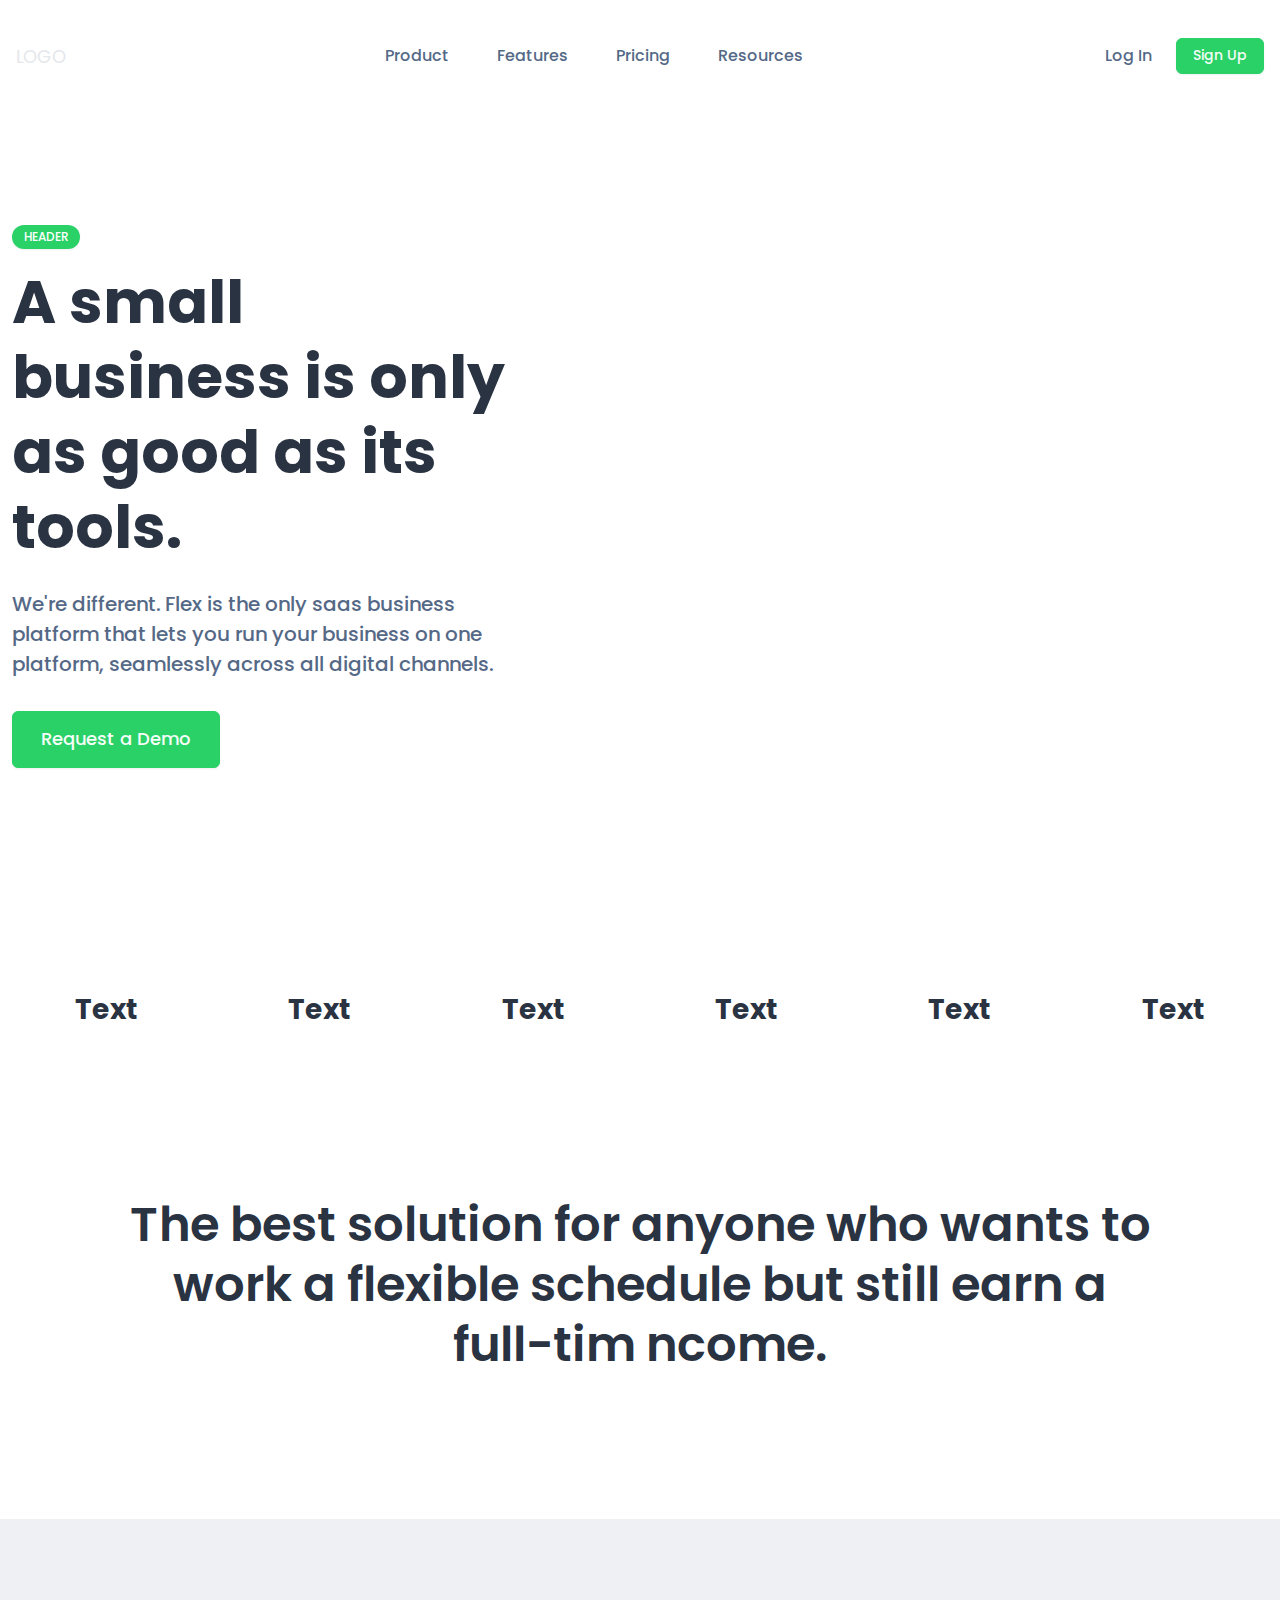
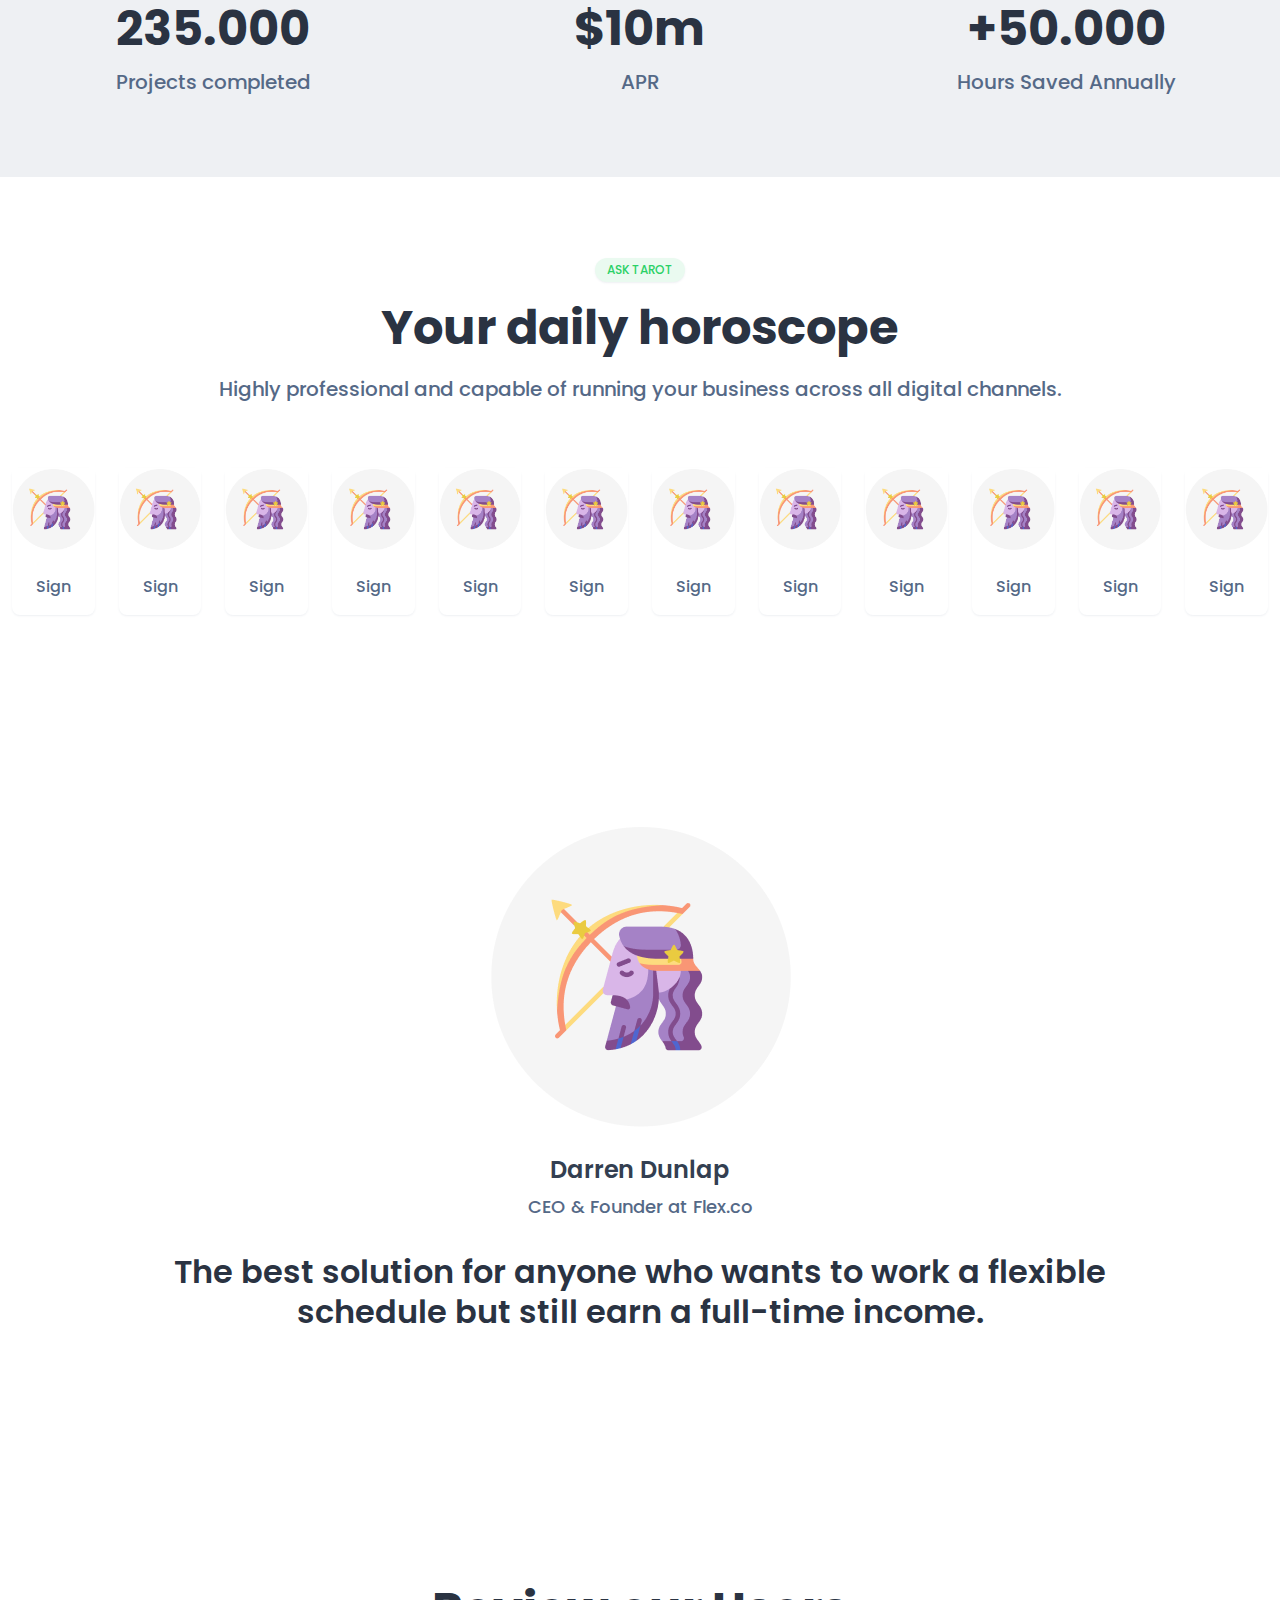
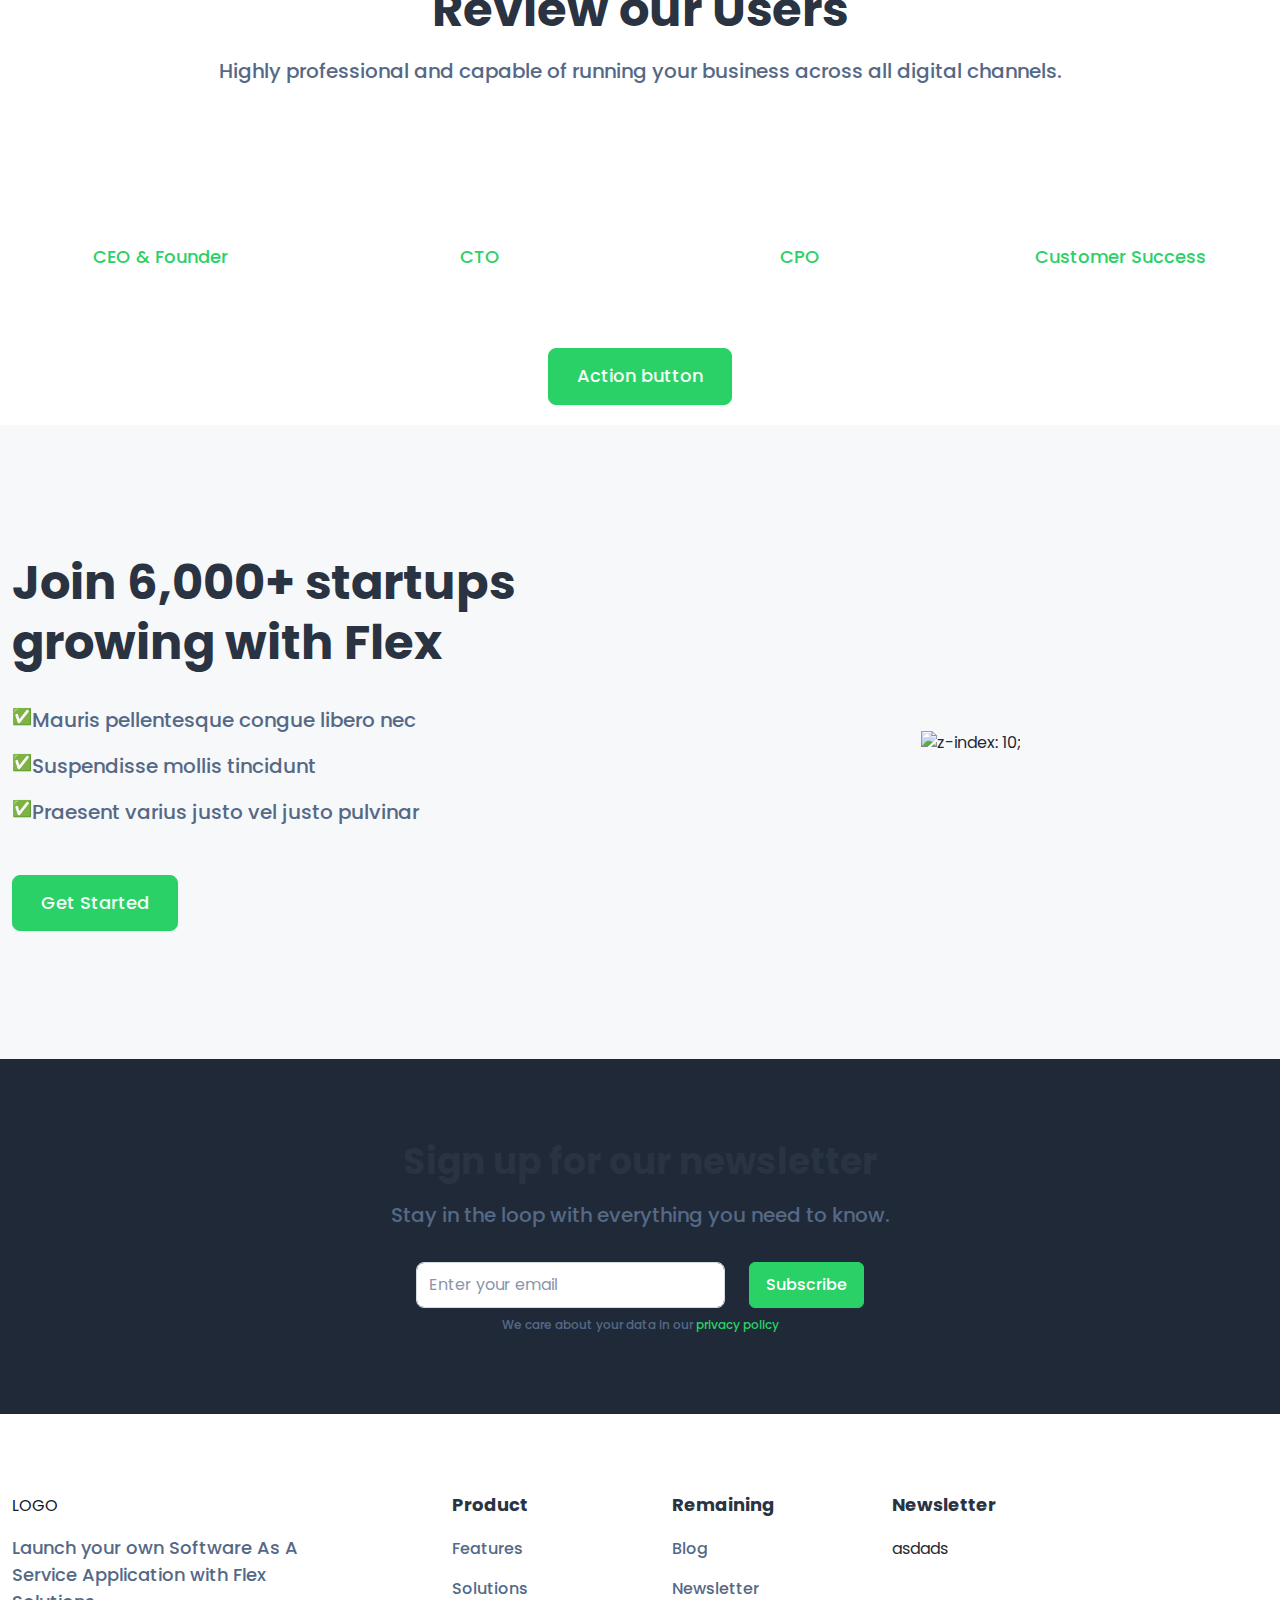
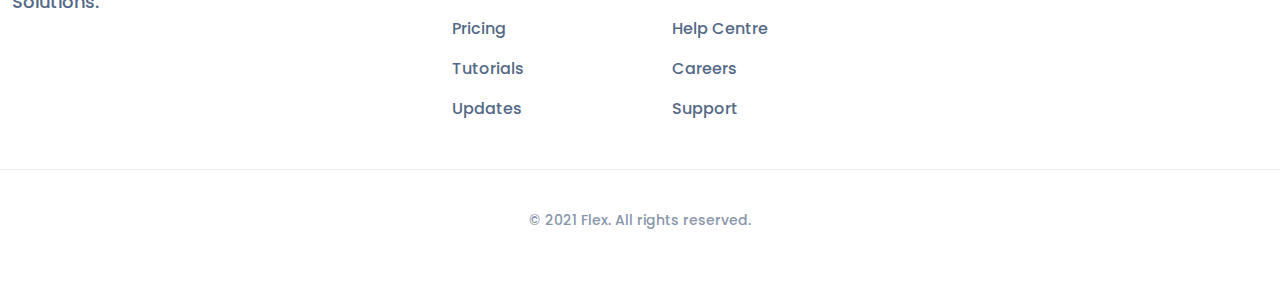
==== index.html @ b50b2d61 "Cleared unnecessary pictures" ====
<!DOCTYPE html>
<html lang="en">
<head>
  <title>Page title</title>
  <meta charset="utf-8">
  <meta name="viewport" content="width=device-width, initial-scale=1, shrink-to-fit=no">
  <link rel="stylesheet" href="https://fonts.googleapis.com/css2?family=Poppins:wght@400;500;600;700&display=swap">
  <link rel="stylesheet" href="css/bootstrap/bootstrap.min.css">
  <link rel="icon" type="image/png" sizes="32x32" href="">
</head>
<body>
  <div class="text-center">
    <section id="hero" class="position-relative bg-white overflow-hidden">
      <div class="position-relative">
        <nav class="navbar navbar-dark navbar-expand-lg py-5">
          <div class="container p-0">
            <a class="navbar-brand" href="#">LOGO</a>
            <div class="collapse navbar-collapse justify-content-center">
              <ul class="navbar-nav">
                <li class="nav-item p-6"><a class="nav-link link-secondary p-0" href="#">Product</a></li>
                <li class="nav-item p-6"><a class="nav-link link-secondary p-0" href="#">Features</a></li>
                <li class="nav-item p-6"><a class="nav-link link-secondary p-0" href="#">Pricing</a></li>
                <li class="nav-item p-6"><a class="nav-link link-secondary p-0" href="#">Resources</a></li>
              </ul>
            </div>
            <div class="d-none d-lg-block">
              <div class="row align-items-center g-6">
                <div class="col-auto"><a class="fs-11 link-secondary fw-medium" href="#">Log In</a></div>
                <div class="col-auto"><a class="btn btn-sm btn-success text-success-light shadow" href="#">Sign Up</a></div>
              </div>
            </div>
            <div class="d-lg-none">
              <a class="btn navbar-burger p-0" href="#">
                <svg width="35" height="35" viewbox="0 0 32 32" fill="none" xmlns="http://www.w3.org/2000/svg">
                  <rect class="text-light-light" width="32" height="32" rx="6" fill="currentColor"></rect>
                  <path class="text-secondary" d="M7 12H25C25.2652 12 25.5196 11.8946 25.7071 11.7071C25.8946 11.5196 26 11.2652 26 11C26 10.7348 25.8946 10.4804 25.7071 10.2929C25.5196 10.1054 25.2652 10 25 10H7C6.73478 10 6.48043 10.1054 6.29289 10.2929C6.10536 10.4804 6 10.7348 6 11C6 11.2652 6.10536 11.5196 6.29289 11.7071C6.48043 11.8946 6.73478 12 7 12ZM25 15H7C6.73478 15 6.48043 15.1054 6.29289 15.2929C6.10536 15.4804 6 15.7348 6 16C6 16.2652 6.10536 16.5196 6.29289 16.7071C6.48043 16.8946 6.73478 17 7 17H25C25.2652 17 25.5196 16.8946 25.7071 16.7071C25.8946 16.5196 26 16.2652 26 16C26 15.7348 25.8946 15.4804 25.7071 15.2929C25.5196 15.1054 25.2652 15 25 15ZM25 20H7C6.73478 20 6.48043 20.1054 6.29289 20.2929C6.10536 20.4804 6 20.7348 6 21C6 21.2652 6.10536 21.5196 6.29289 21.7071C6.48043 21.8946 6.73478 22 7 22H25C25.2652 22 25.5196 21.8946 25.7071 21.7071C25.8946 21.5196 26 21.2652 26 21C26 20.7348 25.8946 20.4804 25.7071 20.2929C25.5196 20.1054 25.2652 20 25 20Z" fill="currentColor"></path>
                </svg>
              </a>
            </div>
          </div>
        </nav>
        <div class="d-none navbar-menu position-fixed top-0 start-0 bottom-0 w-75 mw-xs">
          <div class="navbar-backdrop position-fixed top-0 start-0 end-0 bottom-0 bg-dark"></div>
          <nav class="position-relative h-100 w-100 d-flex flex-column justify-content-between p-6 bg-white overflow-auto">
            <div class="d-flex align-items-center">
              <a class="me-auto h4 mb-0 text-decoration-none" href="#">LOGO</a>
              <a class="navbar-close text-secondary" href="#">
                <svg width="24" height="24" viewbox="0 0 24 24" fill="none" xmlns="http://www.w3.org/2000/svg">
                  <path d="M6 18L18 6M6 6L18 18" stroke="currentColor" stroke-width="2" stroke-linecap="round" stroke-linejoin="round"></path>
                </svg>
              </a>
            </div>
            <div class="py-16">
              <ul class="nav nav-pills flex-column">
                <li class="nav-item"><a class="nav-link link-secondary-dark bg-light-light" href="#">Product</a></li>
                <li class="nav-item"><a class="nav-link link-secondary" href="#">Features</a></li>
                <li class="nav-item"><a class="nav-link link-secondary" href="#">Pricing</a></li>
                <li class="nav-item"><a class="nav-link link-secondary" href="#">Resources</a></li>
              </ul>
            </div>
            <div class="row align-items-center g-6">
              <div class="col-12"><a class="link-secondary fs-11 d-block w-100 text-center fw-medium" href="#">Log In</a></div>
              <div class="col-12"><a class="btn btn-sm btn-success w-100 text-success-light shadow" href="#">Sign Up</a></div>
            </div>
          </nav>
        </div>
      </div>
      <div class="container">
        <div class="pt-28 pb-28 position-relative">
          <div class="row g-16">
            <div class="col-12 col-md-6">
              <div class="mw-md-lg text-start">
                <span class="mb-4 badge bg-success text-white text-uppercase shadow ">Header</span>
                <h1 class="mb-6 font-heading fs-4 ">A small business is only as good as its tools.</h1>
                <p class="mb-8 fs-9 fw-medium text-secondary">We're different. Flex is the only saas business platform that lets you run your business on one platform, seamlessly across all digital channels.</p>
                <div class="row">
                  <div class="col-12 col-md-auto"><a class="btn btn-lg btn-success w-100 text-success-light shadow" href="#">Request a Demo</a></div>
                  <div class="col-12 col-md-auto"><div class="bg-white rounded"></div></div>
                </div>
              </div>
            </div>
            <div class="col-12 col-md-6">
              <div class="row justify-content-center">
                <div class="position-relative col-auto">
                  <img class="position-relative img-fluid" src="https://static.shuffle.dev/uploads/files/96/9698399eaf423904f9efd863a6bc5119907ee0ff/560x460-1." alt="">
                </div>
              </div>
            </div>
          </div>
        </div>
      </div>
    </section>
    <section id="features" class="position-relative py-20 bg-white overflow-hidden">
      
      <div class="position-relative container">
        <div class="row row-cols-2 row-cols-lg-6">
          <div class="col-12 col-sm-6 col-md-4">
            <img class="mb-8 img-fluid w-100" src="https://static.shuffle.dev/uploads/files/96/9698399eaf423904f9efd863a6bc5119907ee0ff/160x260-1." alt="">
            <h3 class="mb-2">Text</h3>
          </div>
          <div class="col-12 col-sm-6 col-md-4">
            <img class="mb-8 img-fluid w-100" src="https://static.shuffle.dev/uploads/files/96/9698399eaf423904f9efd863a6bc5119907ee0ff/160x260-1." alt="">
            <h3 class="mb-2">Text</h3>
          </div>
          <div class="col-12 col-sm-6 col-md-4">
            <img class="mb-8 img-fluid w-100" src="https://static.shuffle.dev/uploads/files/96/9698399eaf423904f9efd863a6bc5119907ee0ff/160x260-1." alt="">
            <h3 class="mb-2">Text</h3>
          </div>
          <div class="col-12 col-sm-6 col-md-4">
            <img class="mb-8 img-fluid w-100" src="https://static.shuffle.dev/uploads/files/96/9698399eaf423904f9efd863a6bc5119907ee0ff/160x260-1." alt="">
            <h3 class="mb-2">Text</h3>
          </div>
          <div class="col-12 col-sm-6 col-md-4">
            <img class="mb-8 img-fluid w-100" src="https://static.shuffle.dev/uploads/files/96/9698399eaf423904f9efd863a6bc5119907ee0ff/160x260-1." alt="">
            <h3 class="mb-2">Text</h3>
          </div>
          <div class="col-12 col-sm-6 col-md-4">
            <img class="mb-8 img-fluid w-100" src="https://static.shuffle.dev/uploads/files/96/9698399eaf423904f9efd863a6bc5119907ee0ff/160x260-1." alt="">
            <h3 class="mb-2">Text</h3>
          </div>
        </div>
      </div>
    </section>
    <section id="testimonial" class="position-relative py-20 bg-white overflow-hidden">
      
      <div class="position-relative container">
        <div class="text-center">
          <div class="position-relative mb-16 mw-md-5xl mx-auto">
            <h2 class="position-relative mb-0 font-heading fs-5 fw-semibold">The best solution for anyone who wants to work a flexible schedule but still earn a full-tim ncome.</h2>
          </div>
          
        </div>
      </div>
    </section>
    <section id="stats" class="position-relative py-20 overflow-hidden bg-light">      
      <div class="position-relative container">
        <div class="row row-cols-3">
          <div class="">
            <div class="text-center">
              <h2 class="mb-2 font-heading fs-5">235.000</h2>
              <p class="mb-0 fs-9 text-secondary fw-medium">Projects completed</p>
            </div>
          </div>
          <div class="">
            <div class="text-center">
              <h2 class="mb-2 font-heading fs-5">$10m</h2>
              <p class="mb-0 fs-9 text-secondary fw-medium">APR</p>
            </div>
          </div>
          <div class="">
            <div class="text-center">
              <h2 class="mb-2 font-heading fs-5">+50.000</h2>
              <p class="mb-0 fs-9 text-secondary fw-medium">Hours Saved Annually</p>
            </div>
          </div>
        </div>
      </div>
    </section>
    <section id="tarot" class="position-relative pt-20 pb-32 bg-white overflow-hidden">      
      <div class="position-relative container-fluid">
        <div class="mb-16 text-center"> <span class="badge mb-4 bg-success-dark text-success text-uppercase shadow">ASK TAROT</span>
          <h2 class="font-heading mb-4 fs-5">Your daily horoscope</h2>
          <p class="mb-8 fs-9 fw-medium text-secondary">Highly professional and capable of running your business across all digital channels.</p>
        </div>
        <div class="row">
          <div class="col">
            <div class="h-100 text-center rounded shadow"> <img class="mb-6 w-100" src="images/2024-10-25-15-08.bmp" alt="">
              <p class="mb-4 fw-medium text-secondary mw-xs mx-auto">Sign</p>
            </div>
          </div>
          <div class="col">
            <div class="h-100 text-center rounded shadow"> <img class="mb-6 w-100" src="images/2024-10-25-15-08.bmp" alt="">
              <p class="mb-4 fw-medium text-secondary mw-xs mx-auto">Sign</p>
            </div>
          </div>
          <div class="col">
            <div class="h-100 text-center rounded shadow"> <img class="mb-6 w-100" src="images/2024-10-25-15-08.bmp" alt="">
              <p class="mb-4 fw-medium text-secondary mw-xs mx-auto">Sign</p>
            </div>
          </div>
          <div class="col">
            <div class="h-100 text-center rounded shadow"> <img class="mb-6 w-100" src="images/2024-10-25-15-08.bmp" alt="">
              <p class="mb-4 fw-medium text-secondary mw-xs mx-auto">Sign</p>
            </div>
          </div>
          <div class="col">
            <div class="h-100 text-center rounded shadow"> <img class="mb-6 w-100" src="images/2024-10-25-15-08.bmp" alt="">
              <p class="mb-4 fw-medium text-secondary mw-xs mx-auto">Sign</p>
            </div>
          </div>
          <div class="col">
            <div class="h-100 text-center rounded shadow"> <img class="mb-6 w-100" src="images/2024-10-25-15-08.bmp" alt="">
              <p class="mb-4 fw-medium text-secondary mw-xs mx-auto">Sign</p>
            </div>
          </div>
          <div class="col">
            <div class="h-100 text-center rounded shadow"> <img class="mb-6 w-100" src="images/2024-10-25-15-08.bmp" alt="">
              <p class="mb-4 fw-medium text-secondary mw-xs mx-auto">Sign</p>
            </div>
          </div>
          <div class="col">
            <div class="h-100 text-center rounded shadow"> <img class="mb-6 w-100" src="images/2024-10-25-15-08.bmp" alt="">
              <p class="mb-4 fw-medium text-secondary mw-xs mx-auto">Sign</p>
            </div>
          </div>
          <div class="col">
            <div class="h-100 text-center rounded shadow"> <img class="mb-6 w-100" src="images/2024-10-25-15-08.bmp" alt="">
              <p class="mb-4 fw-medium text-secondary mw-xs mx-auto">Sign</p>
            </div>
          </div>
          <div class="col">
            <div class="h-100 text-center rounded shadow"> <img class="mb-6 w-100" src="images/2024-10-25-15-08.bmp" alt="">
              <p class="mb-4 fw-medium text-secondary mw-xs mx-auto">Sign</p>
            </div>
          </div>
          <div class="col">
            <div class="h-100 text-center rounded shadow"> <img class="mb-6 w-100" src="images/2024-10-25-15-08.bmp" alt="">
              <p class="mb-4 fw-medium text-secondary mw-xs mx-auto">Sign</p>
            </div>
          </div>
          <div class="col">
            <div class="h-100 text-center rounded shadow"> <img class="mb-6 w-100" src="images/2024-10-25-15-08.bmp" alt="">
              <p class="mb-4 fw-medium text-secondary mw-xs mx-auto">Sign</p>
            </div>
          </div>
        </div>
      </div>
    </section>
    <section id="quote" class="position-relative py-20 bg-white overflow-hidden">      
      <div class="position-relative container">
        <div class="text-center">
          <div class="position-relative mb-16 mw-md-5xl mx-auto">
            <img class="mb-6" src="images/2024-10-25-15-08.bmp" alt="">
            <h3 class="mb-2 fs-8 fw-semibold text-light-dark">Darren Dunlap</h3>
            <p class="mb-8 fs-10 text-secondary fw-medium">CEO &amp; Founder at Flex.co</p>
            <h2 class="position-relative mb-0 font-heading fw-semibold">The best solution for anyone who wants to work a flexible schedule but still earn a full-time income.</h2>
          </div>
          <div class="d-inline-flex"></div>
        </div>
      </div>
    </section>

    <section id="reviews" class="position-relative py-20 bg-white overflow-hidden">      
      <div class="position-relative container">
        <div class="mb-16 row align-items-center g-16">
          <div class="text-center">
            <div class="">
              <h2 class="font-heading mb-4 fs-5">Review our Users</h2>
              <p class="mb-0 fs-9 fw-medium text-secondary">Highly professional and capable of running your business across all digital channels.</p>
            </div>
          </div>
          <div class="col-12 col-md-6">
            <div class="row justify-content-end g-4">
              <div class="col-12 col-md-auto"></div>
              <div class="col-12 col-md-auto">
                <div class="bg-white rounded"></div>
              </div>
            </div>
          </div>
        </div>
        <div class="row justify-content-center row-cols-4">
          <div class="">
            <img class="mb-8 img-fluid w-100" src="https://static.shuffle.dev/uploads/files/96/9698399eaf423904f9efd863a6bc5119907ee0ff/160x260-1." alt="">
            <h4 class="mb-0 fs-10 fw-medium text-success">CEO &amp; Founder</h4>
          </div>
          <div class="">
            <img class="mb-8 img-fluid w-100" src="https://static.shuffle.dev/uploads/files/96/9698399eaf423904f9efd863a6bc5119907ee0ff/160x260-1." alt="">
            <h4 class="mb-0 fs-10 fw-medium text-success">CTO</h4>
          </div>
          <div class="">
            <img class="mb-8 img-fluid w-100" src="https://static.shuffle.dev/uploads/files/96/9698399eaf423904f9efd863a6bc5119907ee0ff/160x260-1." alt="">
            <h4 class="mb-0 fs-10 fw-medium text-success">CPO</h4>
          </div>
          <div class="">
            <img class="mb-8 img-fluid w-100" src="https://static.shuffle.dev/uploads/files/96/9698399eaf423904f9efd863a6bc5119907ee0ff/160x260-1." alt="">
            <h4 class="mb-0 fs-10 fw-medium text-success">Customer Success</h4>
          </div>
        </div>
      </div>
    </section>
    <section id="cta" class="cta-section">
      <div class="container text-center pb-5">
          <a class="btn btn-success px-7 py-4 fs-10 fw-medium text-success-light rounded shadow d-inline-block" href="#">Action button</a>
      </div>
    </section>

    <section id="ctabox" class="position-relative py-32 bg-light-light overflow-hidden">      
      <div class="container">
        <div class="position-relative">
          <div class="row align-items-xl-center g-16">
            <div class="col-12 col-md-6">
              <div class="text-left">
                <h2 class="mb-8 fs-5 font-heading text-start">Join 6,000+ startups growing with Flex</h2>
                <ul class="mb-8 list-unstyled">
                  <li class="mb-4 d-flex align-items-start feature-item">
                    ✅
                    <p class="mb-0 fs-9 fw-medium text-secondary">Mauris pellentesque congue libero nec</p>
                  </li>
                  <li class="mb-4 d-flex align-items-start feature-item">
                    ✅
                    <p class="mb-0 fs-9 fw-medium text-secondary">Suspendisse mollis tincidunt</p>
                  </li>
                  <li class="d-flex align-items-start feature-item">
                    ✅
                    <p class="mb-0 fs-9 fw-medium text-secondary">Praesent varius justo vel justo pulvinar</p>
                  </li>
                </ul>
                <div class="row g-4">
                  <div class="">
                    <div class="bg-white rounded"></div>
                  </div>
                  <div class="col-md-auto"><a class="btn btn-success w-100 px-7 py-4 fs-10 fw-medium text-success-light rounded shadow" href="#">Get Started</a></div>
                </div>
              </div>
            </div>
            <div class="col-12 col-md-6">
              <div class="row justify-content-center">
                <div class="col-auto">
                  <div class="position-relative">
                    <img class="position-relative img-fluid" src="https://static.shuffle.dev/uploads/files/96/9698399eaf423904f9efd863a6bc5119907ee0ff/560x460-1." alt="z-index: 10;">
                  </div>
                </div>
              </div>
            </div>
          </div>
        </div>
      </div>
    </section>
    <section id="newsletter" class="position-relative py-20 overflow-hidden bg-dark">
      
      <div class="position-relative container">
        <div class="mb-8 text-center mw-md-2xl mx-auto">
          <h2 class="font-heading mb-4 fs-6">Sign up for our newsletter</h2>
          <p class="fs-9 fw-medium text-secondary">Stay in the loop with everything you need to know.</p>
        </div>
        <div class="mw-md-md mx-auto">
          <div class="mb-2 row justify-content-center g-4 g-md-6">
            <div class="col">
              <div class="form-group">
                <input class="form-control text-secondary p-3 shadow" id="newsletterInput1-1" type="email" aria-describedby="emailHelp" placeholder="Enter your email">
              </div>
            </div>
            <div class="col-12 col-md-auto"><a class="btn btn-lg btn-success fs-11 w-100 py-3 px-4 h-100 shadow" href="#">Subscribe</a></div>
          </div>
          <p class="mb-0 fs-13 fw-medium text-secondary">
            <span>We care about your data in our</span>
            <a class="text-sucess link-success" href="#">privacy policy</a>
          </p>
        </div>
      </div>
    </section>

    <section id="footer" class="position-relative pt-20 bg-white overflow-hidden">
      <div class="position-relative container pb-12">
        <div class="row g-16">
          <div class="col-12 col-md-6 col-lg-4 text-start">
            <div class="mw-md-xs">
              <div class="d-flex mb-4">
                <a href="#">
                  LOGO
                </a>
              </div>
              <p class="fs-10 fw-medium text-secondary">Launch your own Software As A Service Application with Flex Solutions.</p>
            </div>
          </div>
          <div class="col-12 col-md-6 col-lg-2">
            <div class="mw-md-xs text-start">
              <h3 class="font-heading mb-5 fs-10">Product</h3>
              <ul class="nav flex-column">
                <li class="nav-item mb-4"><a class="nav-link p-0 fs-11 link-secondary footer-link" href="#">Features</a></li>
                <li class="nav-item mb-4"><a class="nav-link p-0 fs-11 link-secondary footer-link" href="#">Solutions</a></li>
                <li class="nav-item mb-4"><a class="nav-link p-0 fs-11 link-secondary footer-link" href="#">Pricing</a></li>
                <li class="nav-item mb-4"><a class="nav-link p-0 fs-11 link-secondary footer-link" href="#">Tutorials</a></li>
                <li class="nav-item"><a class="nav-link p-0 fs-11 link-secondary footer-link" href="#">Updates</a></li>
              </ul>
            </div>
          </div>
          <div class="col-12 col-md-6 col-lg-2 text-start">
            <div class="mw-md-xs">
              <h3 class="font-heading mb-5 fs-10">Remaining</h3>
              <ul class="nav flex-column">
                <li class="nav-item mb-4"><a class="nav-link p-0 fs-11 link-secondary footer-link" href="#">Blog</a></li>
                <li class="nav-item mb-4"><a class="nav-link p-0 fs-11 link-secondary footer-link" href="#">Newsletter</a></li>
                <li class="nav-item mb-4"><a class="nav-link p-0 fs-11 link-secondary footer-link" href="#">Help Centre</a></li>
                <li class="nav-item mb-4"><a class="nav-link p-0 fs-11 link-secondary footer-link" href="#">Careers</a></li>
                <li class="nav-item"><a class="nav-link p-0 fs-11 link-secondary footer-link" href="#">Support</a></li>
              </ul>
            </div>
          </div>
          <div class="col-12 col-md-6 col-lg-4">
            <div class="mw-md-sm">
              <h3 class="font-heading mb-5 fs-10 text-left text-start">Newsletter</h3>
              <div class="row g-4 ">
                <div class="col-12 col-lg-auto text-start">
                    asdads
                </div>
              </div>
            </div>
          </div>
        </div>
      </div>
      <div class="position-relative border-bottom border-light"></div>
      <div class="position-relative container">
        <p class="mb-0 pt-10 pb-16 fs-12 fw-medium text-center text-secondary-light">© 2021 Flex. All rights reserved.
        </p>
      </div>
    </section>
  </div>
  <script src="js/bootstrap/bootstrap.bundle.min.js"></script>
  <script src="js/main.js"></script>
</body>
</html>
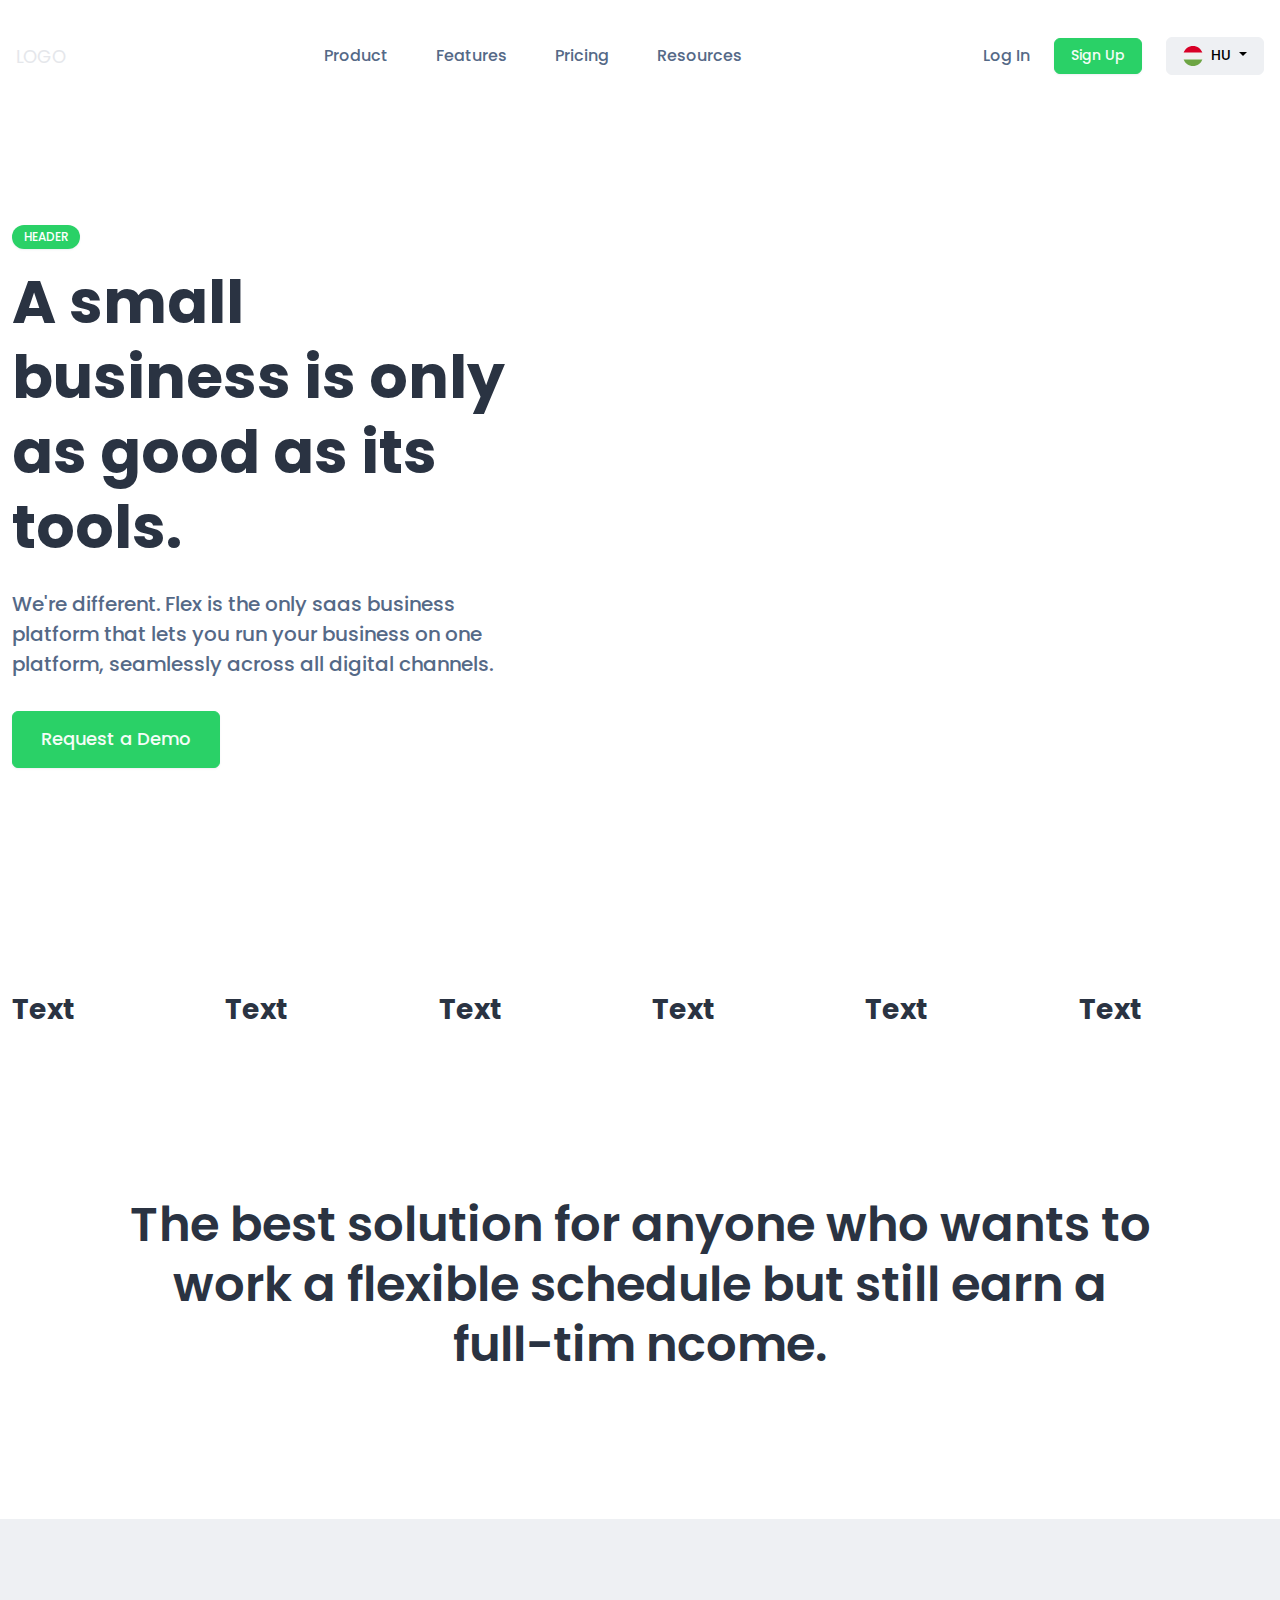
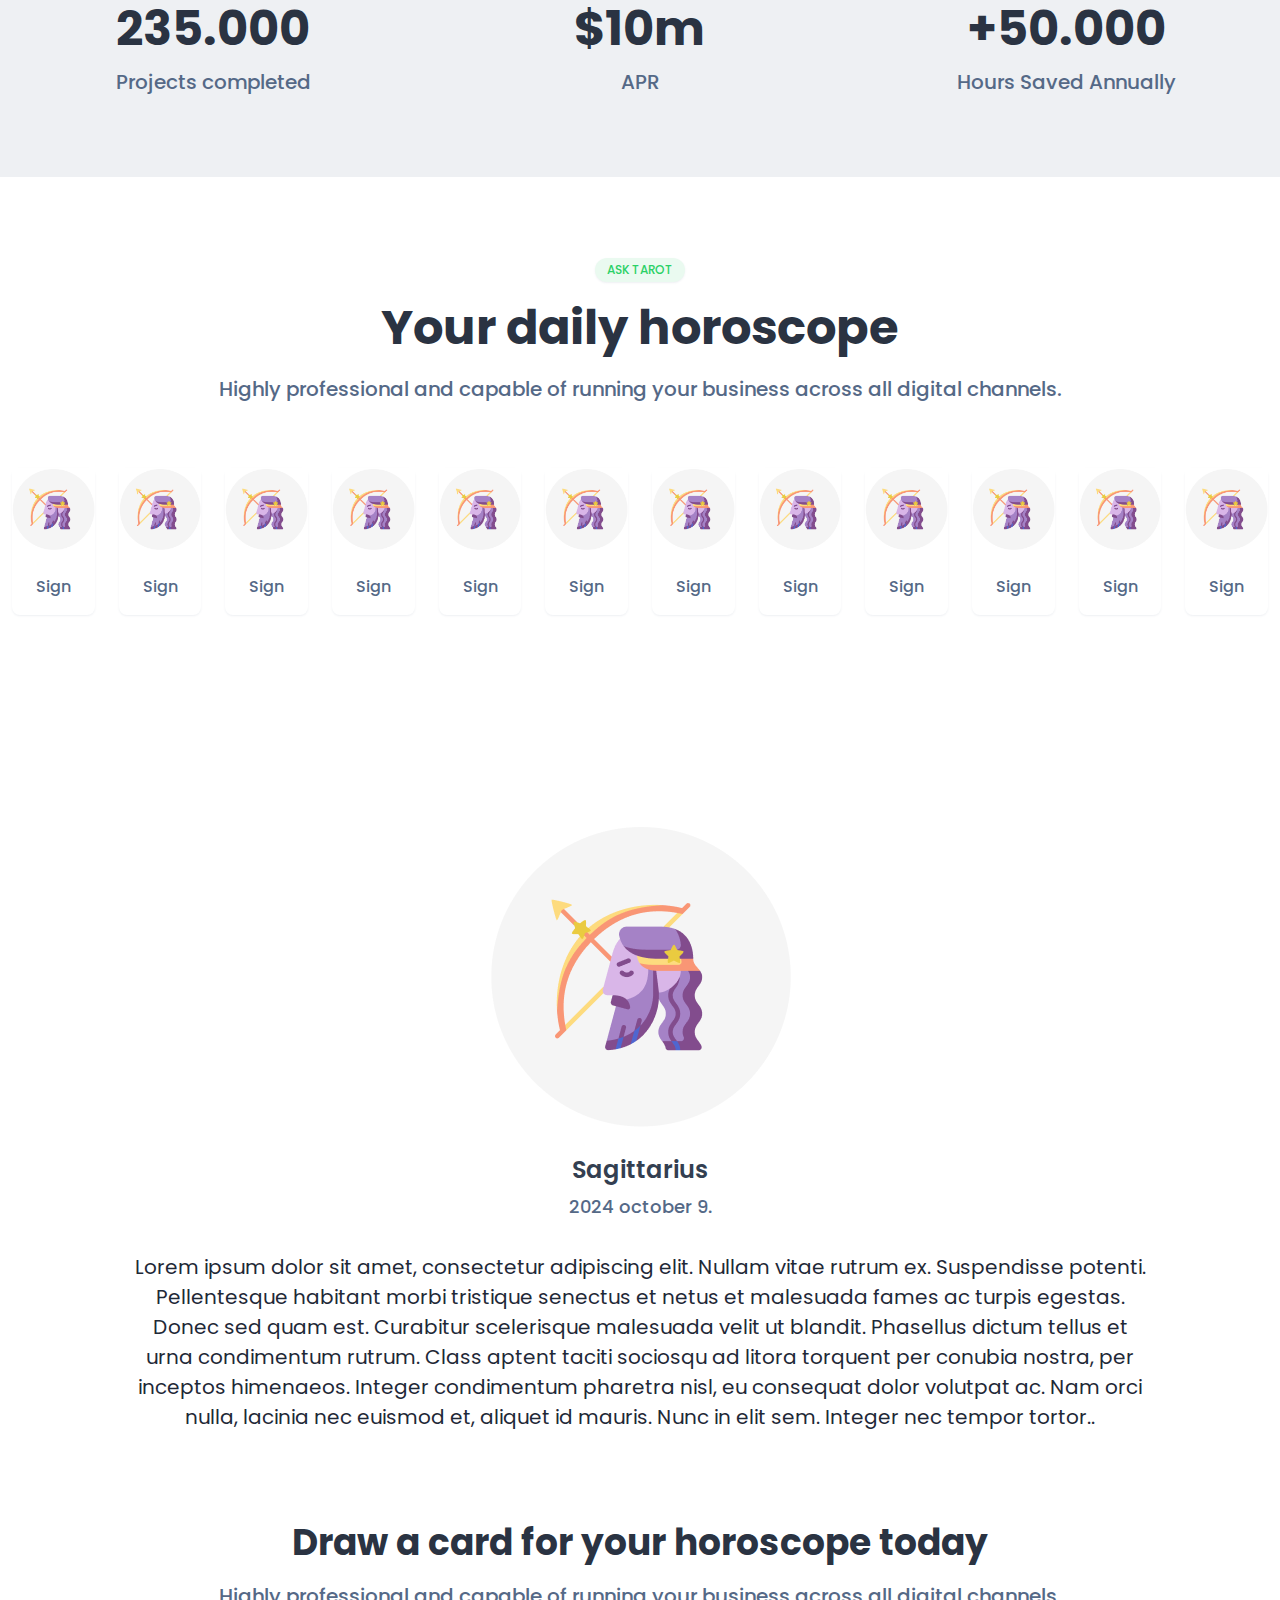
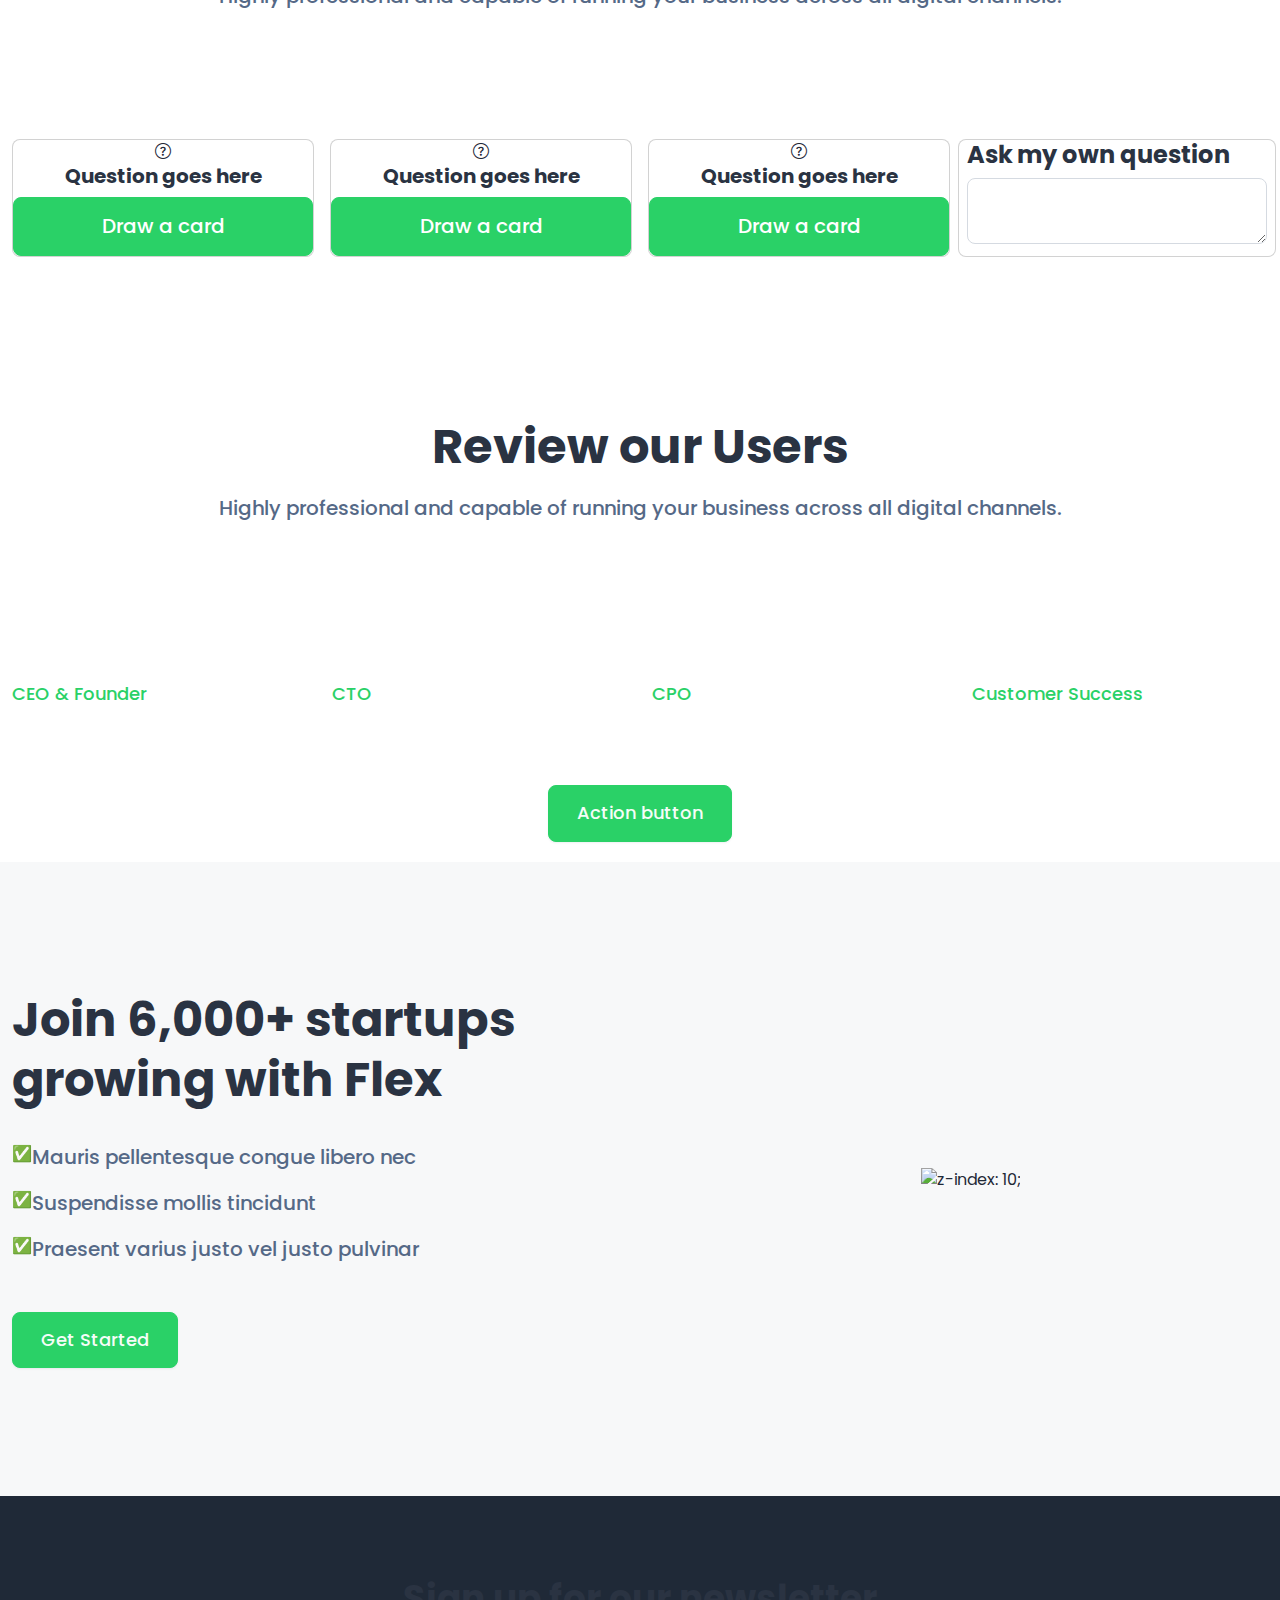
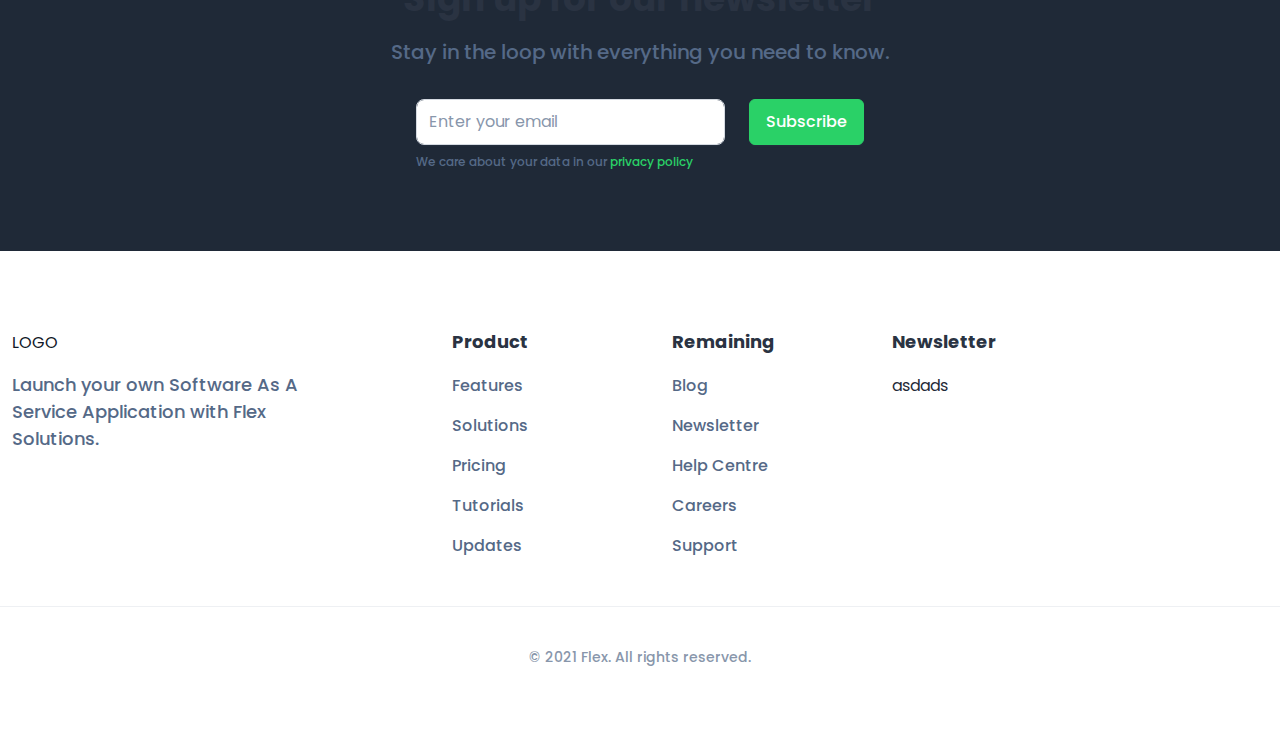
==== commit 0823f57d: "new pages added + index change + lang selector" ====
--- a/index.html
+++ b/index.html
@@ -5,12 +5,13 @@
   <meta charset="utf-8">
   <meta name="viewport" content="width=device-width, initial-scale=1, shrink-to-fit=no">
   <link rel="stylesheet" href="https://fonts.googleapis.com/css2?family=Poppins:wght@400;500;600;700&display=swap">
+  <link rel="stylesheet" href="https://cdn.jsdelivr.net/npm/bootstrap-icons@1.5.0/font/bootstrap-icons.css">
   <link rel="stylesheet" href="css/bootstrap/bootstrap.min.css">
+  <link rel="stylesheet" href="css/custom.css">
   <link rel="icon" type="image/png" sizes="32x32" href="">
 </head>
 <body>
-  <div class="text-center">
-    <section id="hero" class="position-relative bg-white overflow-hidden">
+    <section id="header" class="position-relative bg-white">
       <div class="position-relative">
         <nav class="navbar navbar-dark navbar-expand-lg py-5">
           <div class="container p-0">
@@ -27,6 +28,28 @@
               <div class="row align-items-center g-6">
                 <div class="col-auto"><a class="fs-11 link-secondary fw-medium" href="#">Log In</a></div>
                 <div class="col-auto"><a class="btn btn-sm btn-success text-success-light shadow" href="#">Sign Up</a></div>
+                <div class="col-auto">
+                  <div class="dropdown">
+                    <button class="btn btn-sm btn-light dropdown-toggle" type="button" id="languageDropdown" data-bs-toggle="dropdown" aria-expanded="false">
+                      <img src="images/flags/hu.svg" alt="Magyar" width="20" height="20" class="me-1">
+                      HU
+                    </button>
+                    <ul class="dropdown-menu dropdown-menu-end" aria-labelledby="languageDropdown">
+                      <li>
+                        <a class="dropdown-item" href="#">
+                          <img src="images/flags/en.svg" alt="English" width="20" height="20" class="me-1">
+                          EN
+                        </a>
+                      </li>
+                      <li>
+                        <a class="dropdown-item" href="#">
+                          <img src="images/flags/de.svg" alt="Deutsch" width="20" height="20" class="me-1">
+                          DE
+                        </a>
+                      </li>
+                    </ul>
+                  </div>
+                </div>
               </div>
             </div>
             <div class="d-lg-none">
@@ -39,7 +62,7 @@
             </div>
           </div>
         </nav>
-        <div class="d-none navbar-menu position-fixed top-0 start-0 bottom-0 w-75 mw-xs">
+        <div class="d-none navbar-menu position-fixed top-0 start-0 bottom-0 w-75 mw-xs z-9">
           <div class="navbar-backdrop position-fixed top-0 start-0 end-0 bottom-0 bg-dark"></div>
           <nav class="position-relative h-100 w-100 d-flex flex-column justify-content-between p-6 bg-white overflow-auto">
             <div class="d-flex align-items-center">
@@ -61,10 +84,35 @@
             <div class="row align-items-center g-6">
               <div class="col-12"><a class="link-secondary fs-11 d-block w-100 text-center fw-medium" href="#">Log In</a></div>
               <div class="col-12"><a class="btn btn-sm btn-success w-100 text-success-light shadow" href="#">Sign Up</a></div>
+              <div class="col-12">
+                <div class="dropdown">
+                  <button class="btn btn-sm btn-light dropdown-toggle w-100" type="button" id="languageDropdown" data-bs-toggle="dropdown" aria-expanded="false">
+                    <img src="images/flags/hu.svg" alt="Magyar" width="20" height="20" class="me-1">
+                    HU
+                  </button>
+                  <ul class="dropdown-menu w-100" aria-labelledby="languageDropdown">
+                    <li>
+                      <a class="dropdown-item" href="#">
+                        <img src="images/flags/en.svg" alt="English" width="20" height="20" class="me-1">
+                        EN
+                      </a>
+                    </li>
+                    <li>
+                      <a class="dropdown-item" href="#">
+                        <img src="images/flags/de.svg" alt="Deutsch" width="20" height="20" class="me-1">
+                        DE
+                      </a>
+                    </li>
+                  </ul>
+                </div>
+              </div>
             </div>
           </nav>
         </div>
       </div>
+    </section>
+    <section id="hero" class="position-relative bg-white overflow-hidden">
+
       <div class="container">
         <div class="pt-28 pb-28 position-relative">
           <div class="row g-16">
@@ -226,16 +274,61 @@
         </div>
       </div>
     </section>
-    <section id="quote" class="position-relative py-20 bg-white overflow-hidden">      
+    <section id="viewsign" class="position-relative py-20 bg-white overflow-hidden">      
       <div class="position-relative container">
         <div class="text-center">
           <div class="position-relative mb-16 mw-md-5xl mx-auto">
             <img class="mb-6" src="images/2024-10-25-15-08.bmp" alt="">
-            <h3 class="mb-2 fs-8 fw-semibold text-light-dark">Darren Dunlap</h3>
-            <p class="mb-8 fs-10 text-secondary fw-medium">CEO &amp; Founder at Flex.co</p>
-            <h2 class="position-relative mb-0 font-heading fw-semibold">The best solution for anyone who wants to work a flexible schedule but still earn a full-time income.</h2>
+            <h3 class="mb-2 fs-8 fw-semibold text-light-dark">Sagittarius</h3>
+            <p class="mb-8 fs-10 text-secondary fw-medium">2024 october 9.</p>
+            <div class="fs-9"><p>Lorem ipsum dolor sit amet, consectetur adipiscing elit. Nullam vitae rutrum ex. Suspendisse potenti. Pellentesque habitant morbi tristique senectus et netus et malesuada fames ac turpis egestas. Donec sed quam est. Curabitur scelerisque malesuada velit ut blandit. Phasellus dictum tellus et urna condimentum rutrum. Class aptent taciti sociosqu ad litora torquent per conubia nostra, per inceptos himenaeos. Integer condimentum pharetra nisl, eu consequat dolor volutpat ac. Nam orci nulla, lacinia nec euismod et, aliquet id mauris. Nunc in elit sem. Integer nec tempor tortor..</p></div>
           </div>
           <div class="d-inline-flex"></div>
+        </div>
+      </div>
+      <div class="position-relative container">
+        <div class="mb-16 row align-items-center g-16">
+          <div class="text-center">
+            <div class="">
+              <h3 class=" mb-4 fs-6 color-secondary">Draw a card for your horoscope today</h3>
+              <p class="mb-0 fs-9 fw-medium text-secondary">Highly professional and capable of running your business across all digital channels.</p>
+            </div>
+          </div>
+          <div class="col-12 col-md-6">
+            <div class="row justify-content-end g-4">
+              <div class="col-12 col-md-auto"></div>
+              <div class="col-12 col-md-auto">
+                <div class="bg-white rounded"></div>
+              </div>
+            </div>
+          </div>
+        </div>
+        <div class="row justify-content-center row-cols-4 g-4">
+          <div>
+            <div class="card text-center h-100">
+              <i class="bi bi-question-circle"></i>
+              <h5>Question goes here</h5>
+              <a href="#" class="btn btn-success fs-9">Draw a card</a>
+            </div>
+          </div>
+          <div>
+            <div class="card text-center">
+              <i class="bi bi-question-circle"></i>
+              <h5>Question goes here</h5>
+              <a href="#" class="btn btn-success fs-9">Draw a card</a>
+            </div>
+          </div>
+          <div>
+            <div class="card text-center">
+              <i class="bi bi-question-circle"></i>
+              <h5>Question goes here</h5>
+              <a href="#" class="btn btn-success fs-9">Draw a card</a>
+            </div>
+          </div>
+          <div class="card">
+            <h4>Ask my own question</h4>
+            <textarea class="form-control"></textarea>
+          </div>
         </div>
       </div>
     </section>
@@ -405,7 +498,6 @@
         </p>
       </div>
     </section>
-  </div>
   <script src="js/bootstrap/bootstrap.bundle.min.js"></script>
   <script src="js/main.js"></script>
 </body>
--- a/css/custom.css
+++ b/css/custom.css
@@ -0,0 +1,5 @@
+@media (max-width: 991px) {
+  .navbar-menu.position-fixed {
+    z-index: 99;
+  }
+}
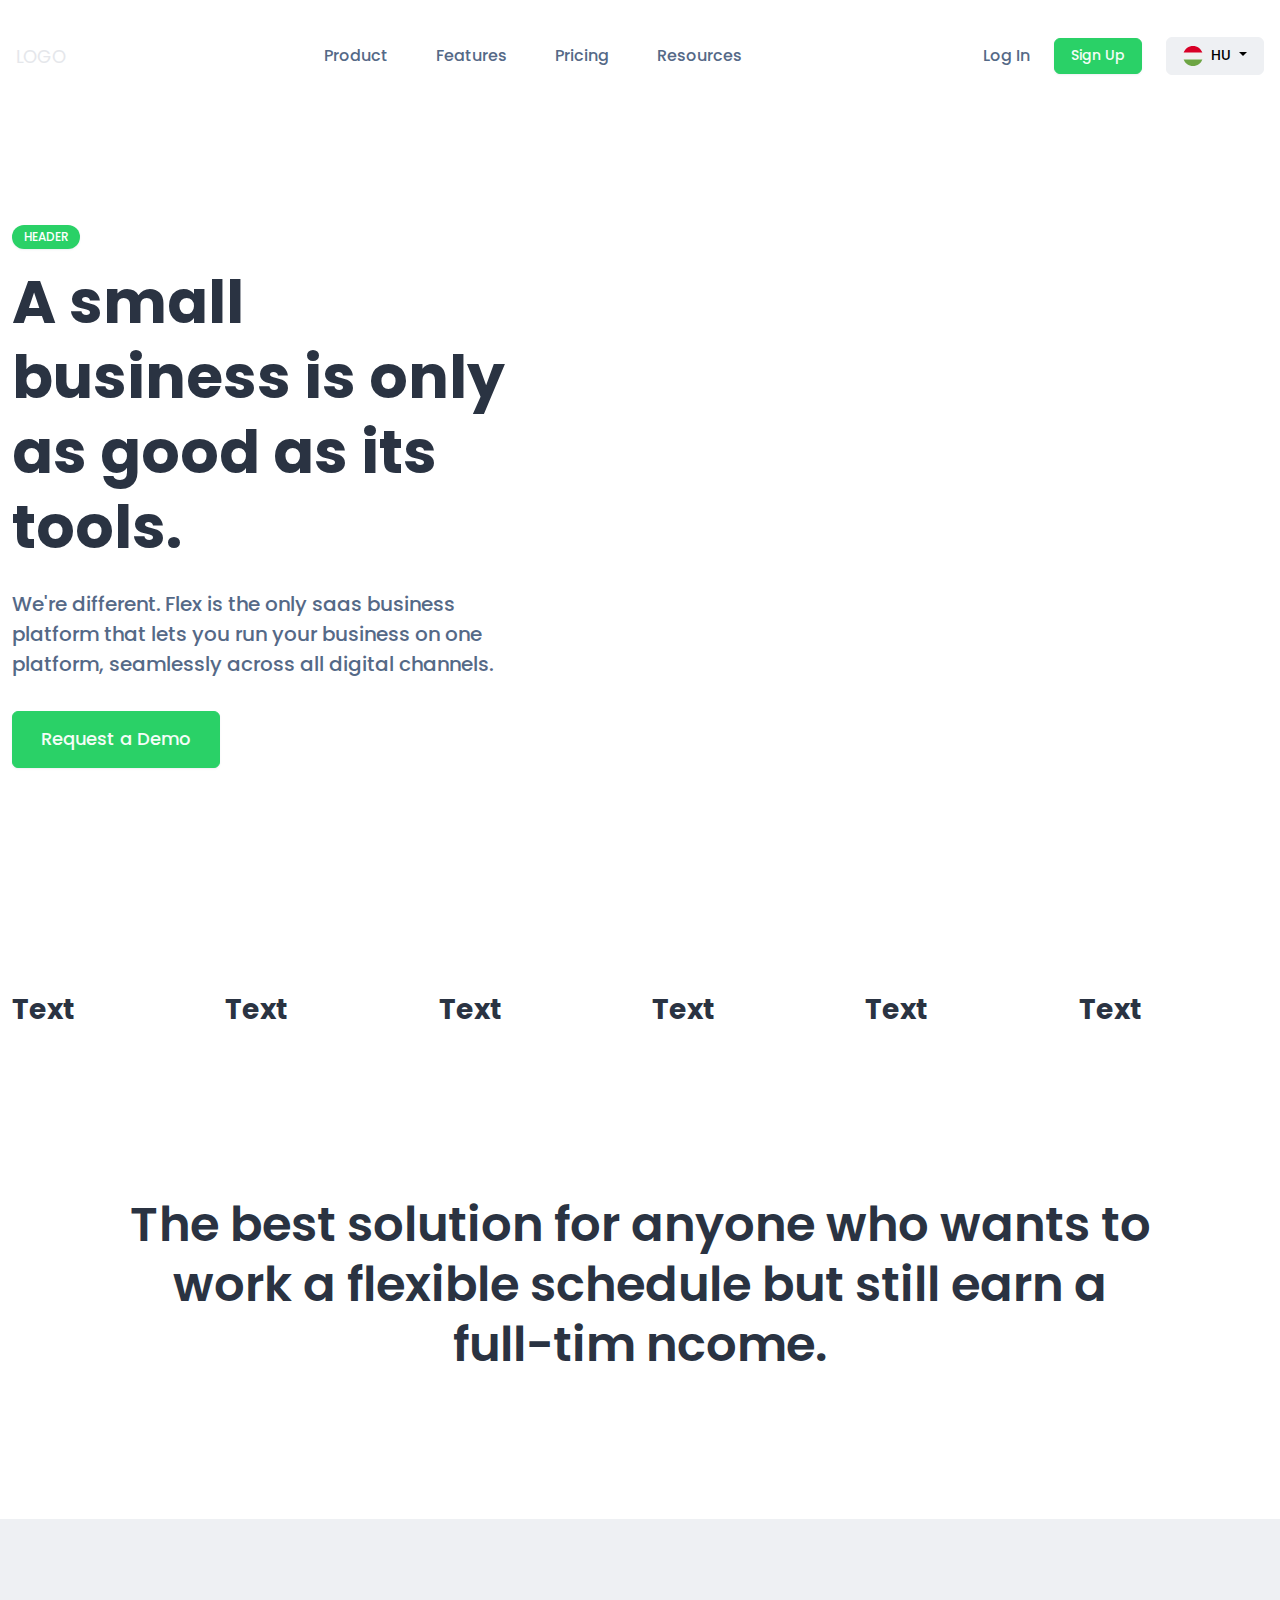
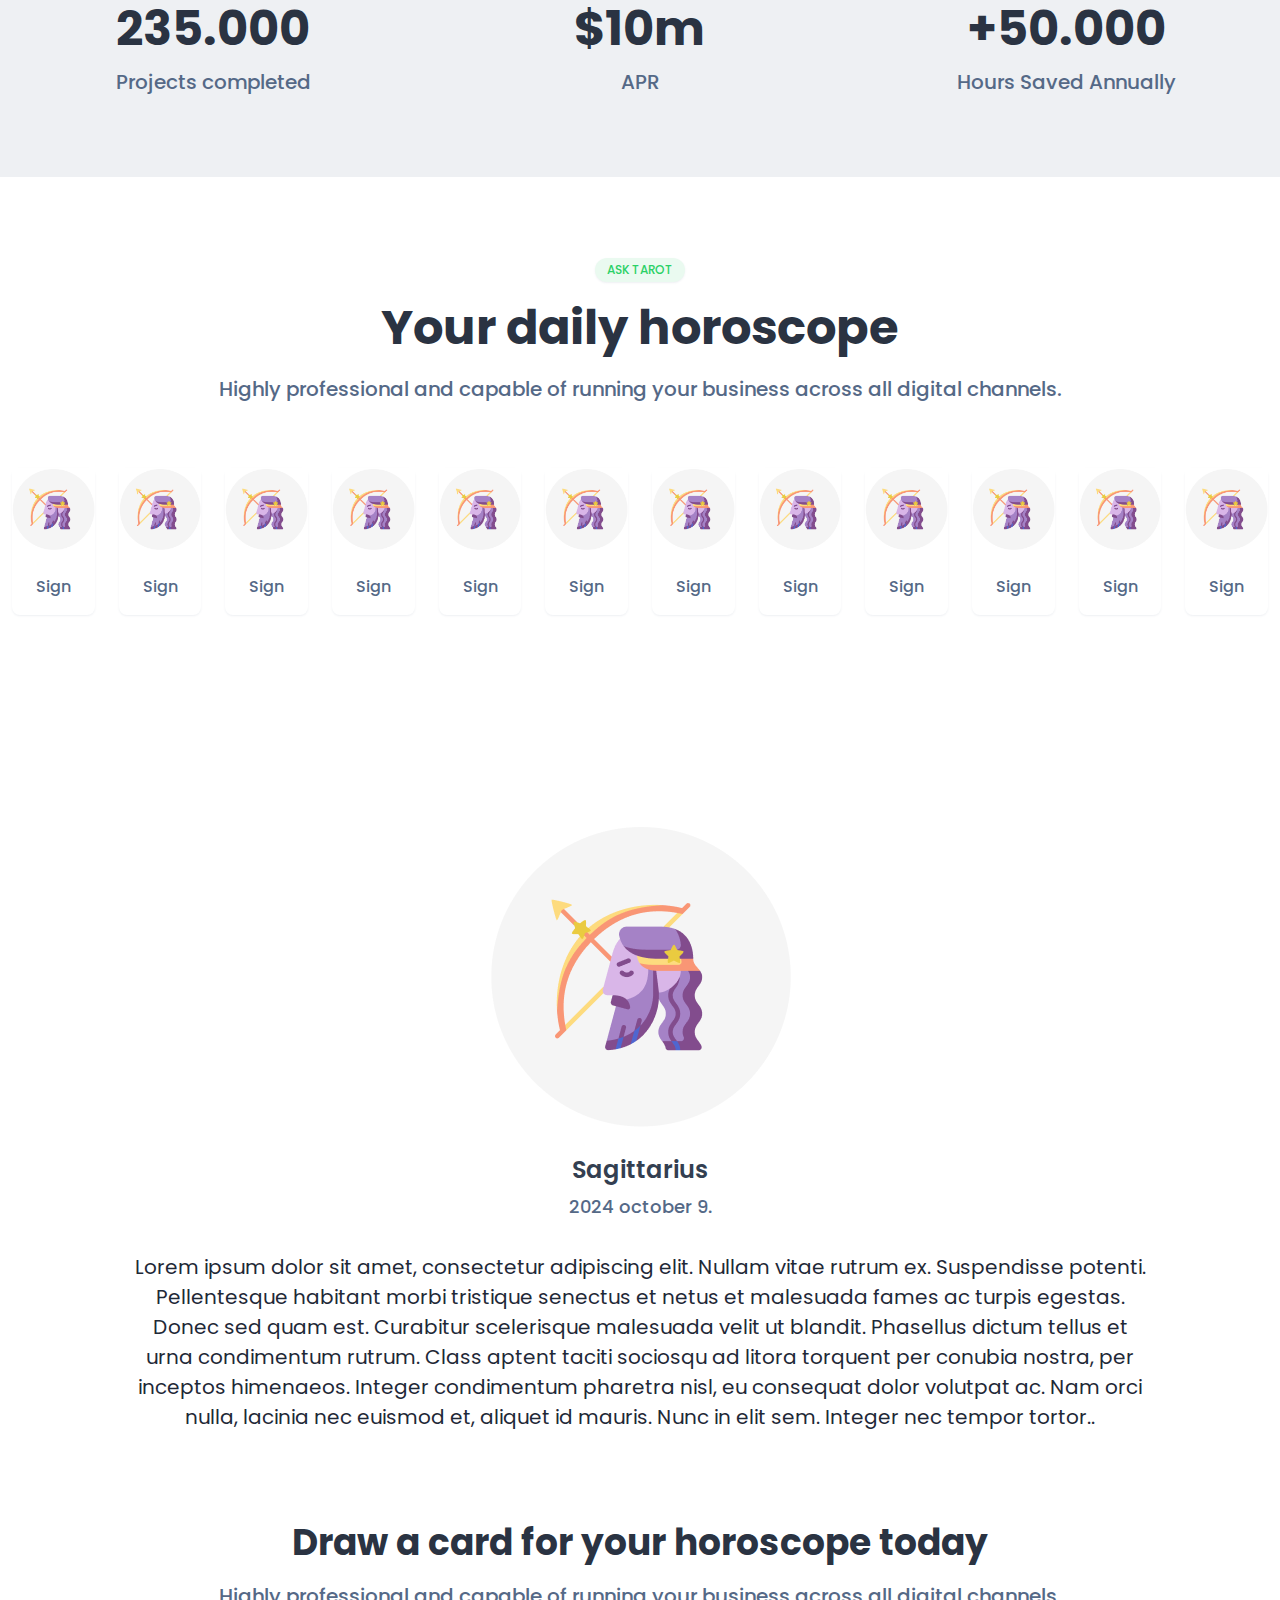
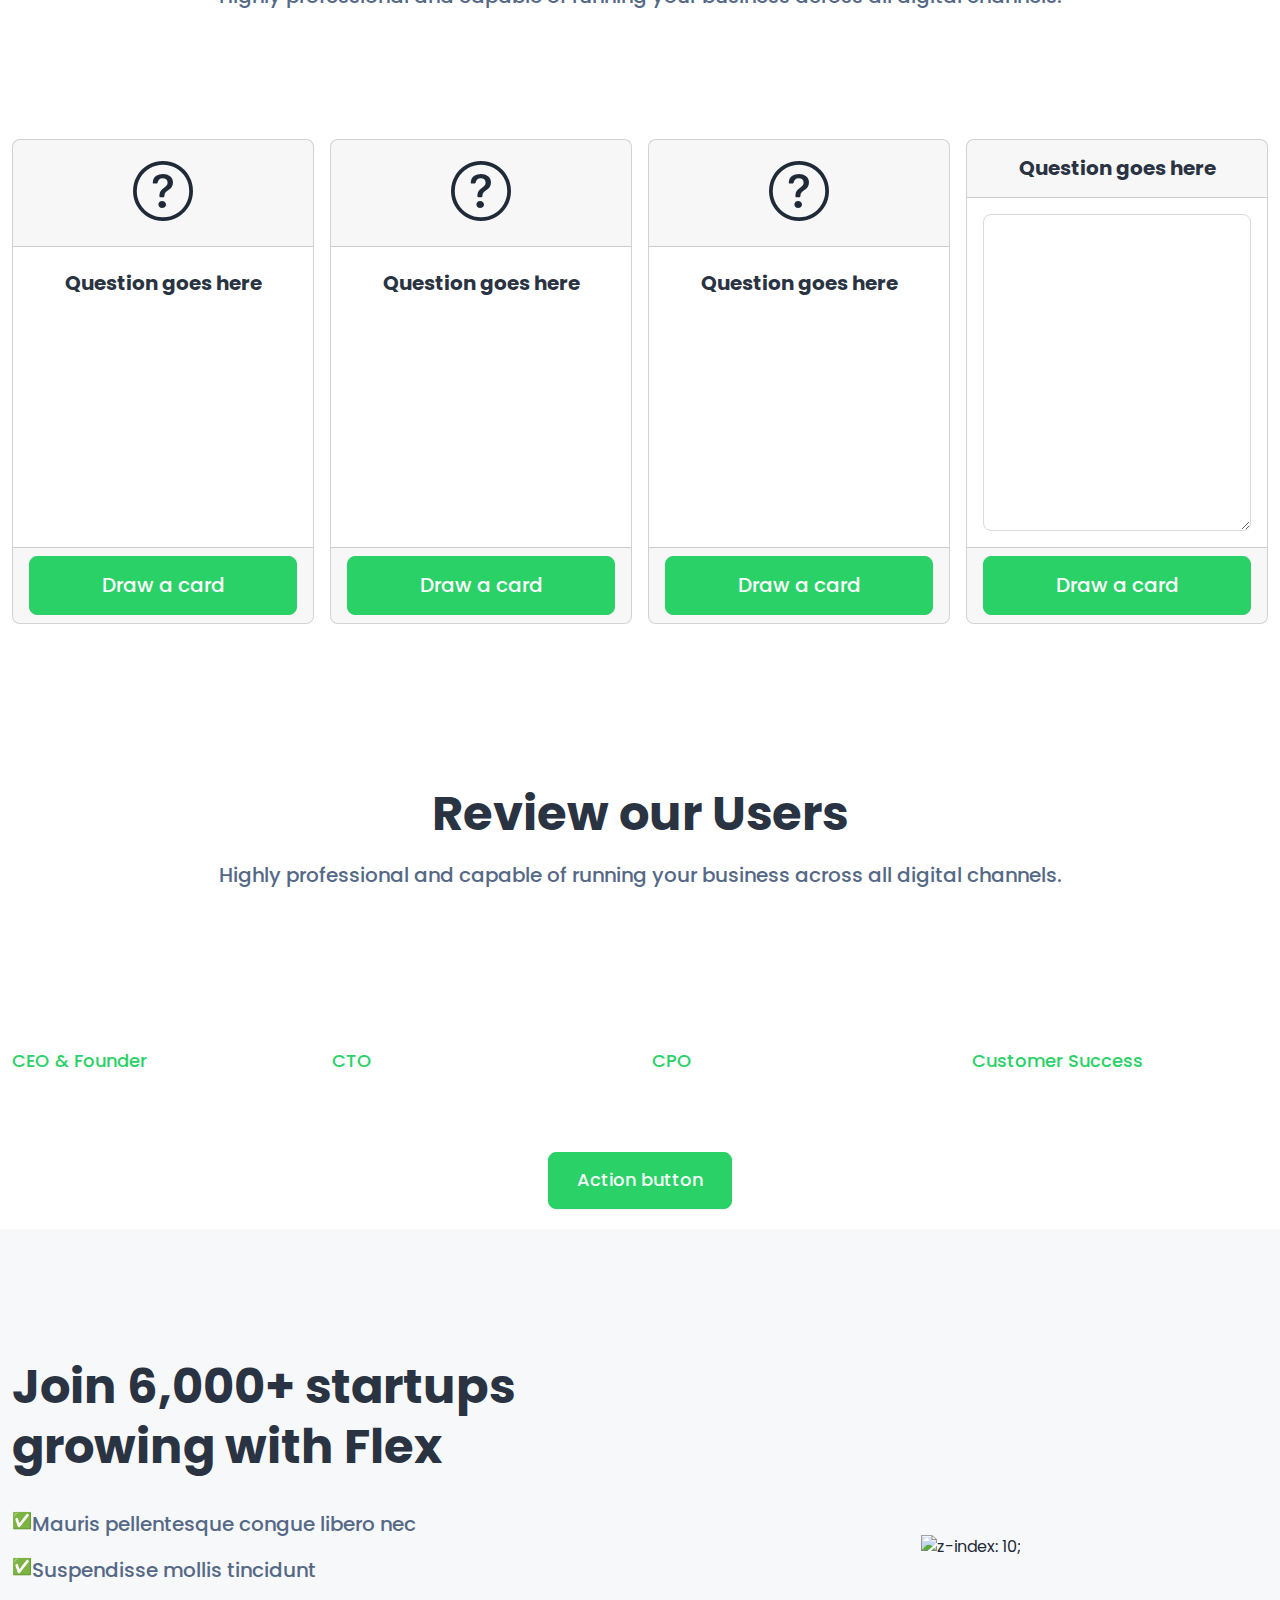
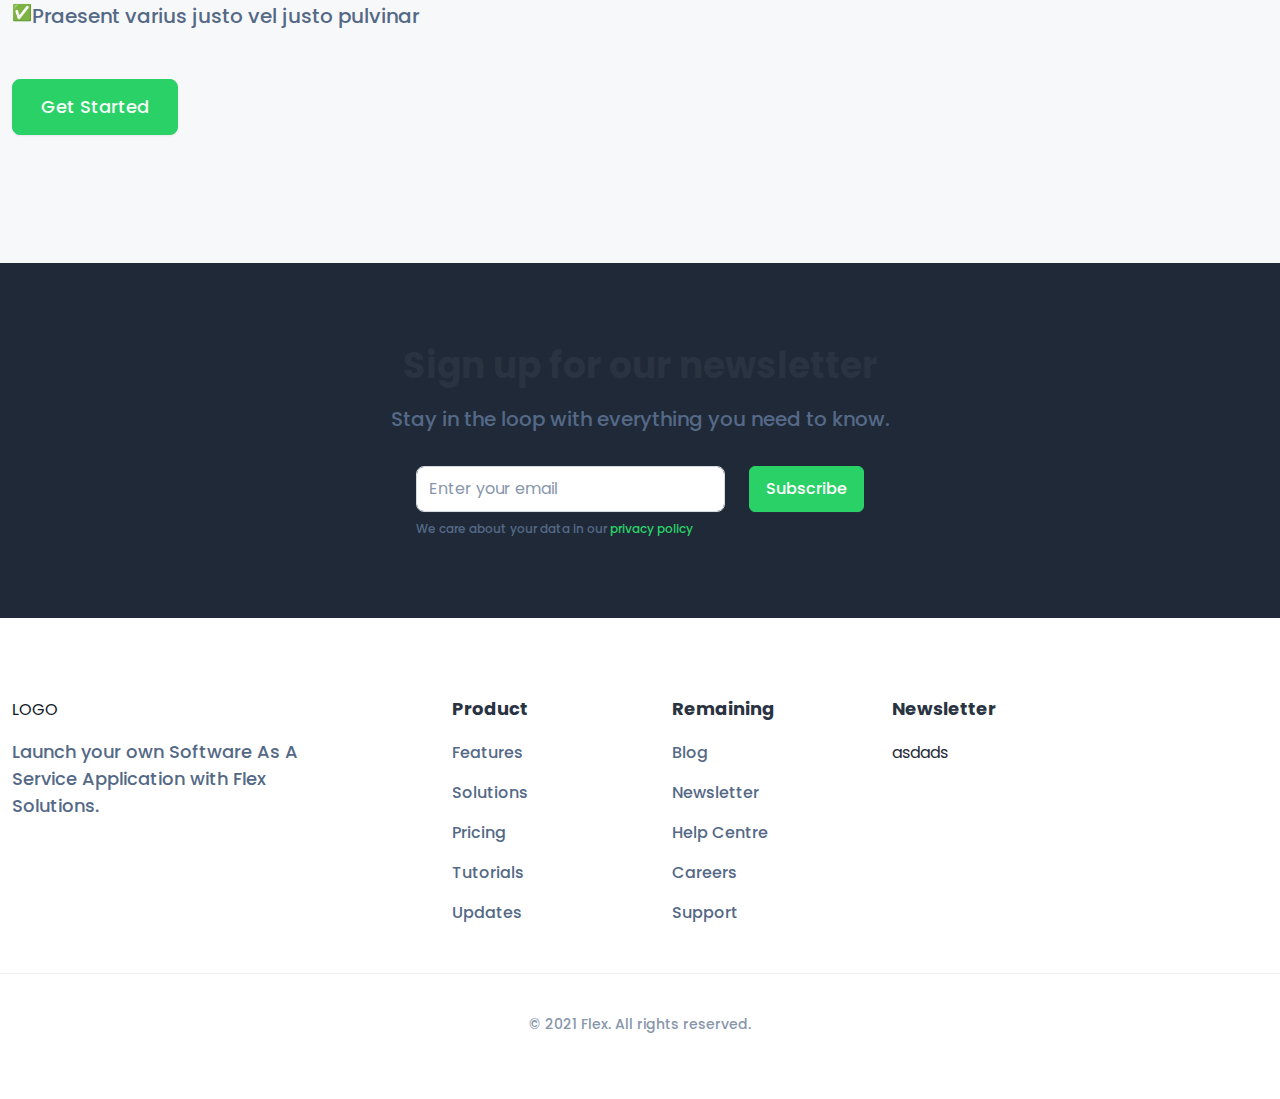
==== commit 20056df7: "Homepage update for opened horoscope" ====
--- a/index.html
+++ b/index.html
@@ -306,31 +306,57 @@
         <div class="row justify-content-center row-cols-4 g-4">
           <div>
             <div class="card text-center h-100">
-              <i class="bi bi-question-circle"></i>
-              <h5>Question goes here</h5>
-              <a href="#" class="btn btn-success fs-9">Draw a card</a>
+              <div class="card-header">
+                <i class="bi bi-question-circle fs-4"></i>                
+              </div>
+              <div class="card-body" style="aspect-ratio: 1/1">
+                <h5 class="mt-2">Question goes here</h5>
+              </div>
+              <div class="card-footer">
+                <a href="#" class="btn btn-success fs-9 w-100">Draw a card</a>
+              </div>
             </div>
           </div>
           <div>
-            <div class="card text-center">
-              <i class="bi bi-question-circle"></i>
-              <h5>Question goes here</h5>
-              <a href="#" class="btn btn-success fs-9">Draw a card</a>
-            </div>
+              <div class="card text-center h-100">
+                <div class="card-header">
+                  <i class="bi bi-question-circle fs-4"></i>                
+                </div>
+                <div class="card-body" style="aspect-ratio: 1/1">
+                  <h5 class="mt-2">Question goes here</h5>
+                </div>
+                <div class="card-footer">
+                  <a href="#" class="btn btn-success fs-9 w-100">Draw a card</a>
+                </div>
+              </div>
           </div>
           <div>
-            <div class="card text-center">
-              <i class="bi bi-question-circle"></i>
-              <h5>Question goes here</h5>
-              <a href="#" class="btn btn-success fs-9">Draw a card</a>
-            </div>
-          </div>
-          <div class="card">
-            <h4>Ask my own question</h4>
-            <textarea class="form-control"></textarea>
-          </div>
-        </div>
-      </div>
+              <div class="card text-center h-100">
+                <div class="card-header">
+                  <i class="bi bi-question-circle fs-4"></i>                
+                </div>
+                <div class="card-body" style="aspect-ratio: 1/1">
+                  <h5 class="mt-2">Question goes here</h5>
+                </div>
+                <div class="card-footer">
+                  <a href="#" class="btn btn-success fs-9 w-100">Draw a card</a>
+                </div>
+              </div>
+          </div>
+          <div>
+              <div class="card text-center h-100">
+                <div class="card-header">
+                  <h5 class="mt-2">Question goes here</h5>             
+                </div>
+                <div class="card-body" style="aspect-ratio: 1/1">
+                  <textarea class="form-control h-100"></textarea>
+                </div>
+                <div class="card-footer">
+                  <a href="#" class="btn btn-success fs-9 w-100">Draw a card</a>
+                </div>
+              </div>
+          </div>
+        </div>
     </section>
 
     <section id="reviews" class="position-relative py-20 bg-white overflow-hidden">      
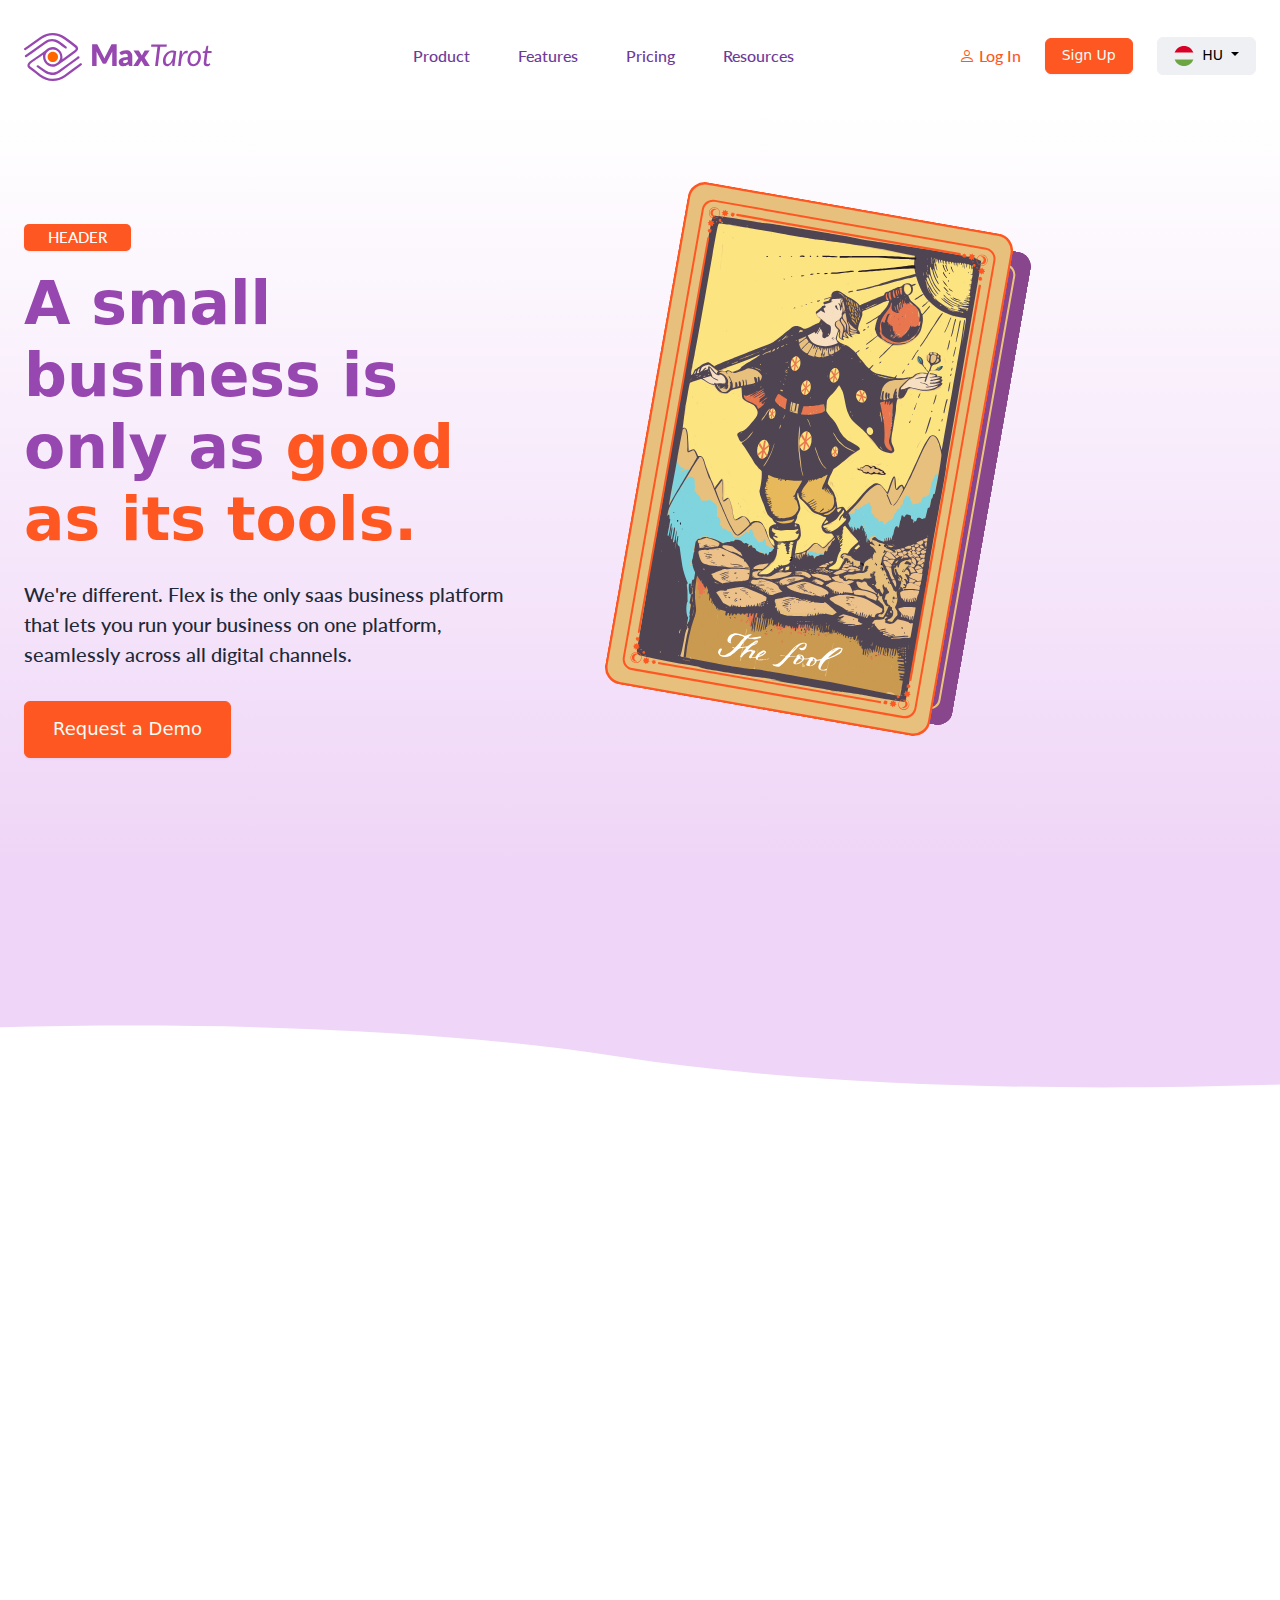
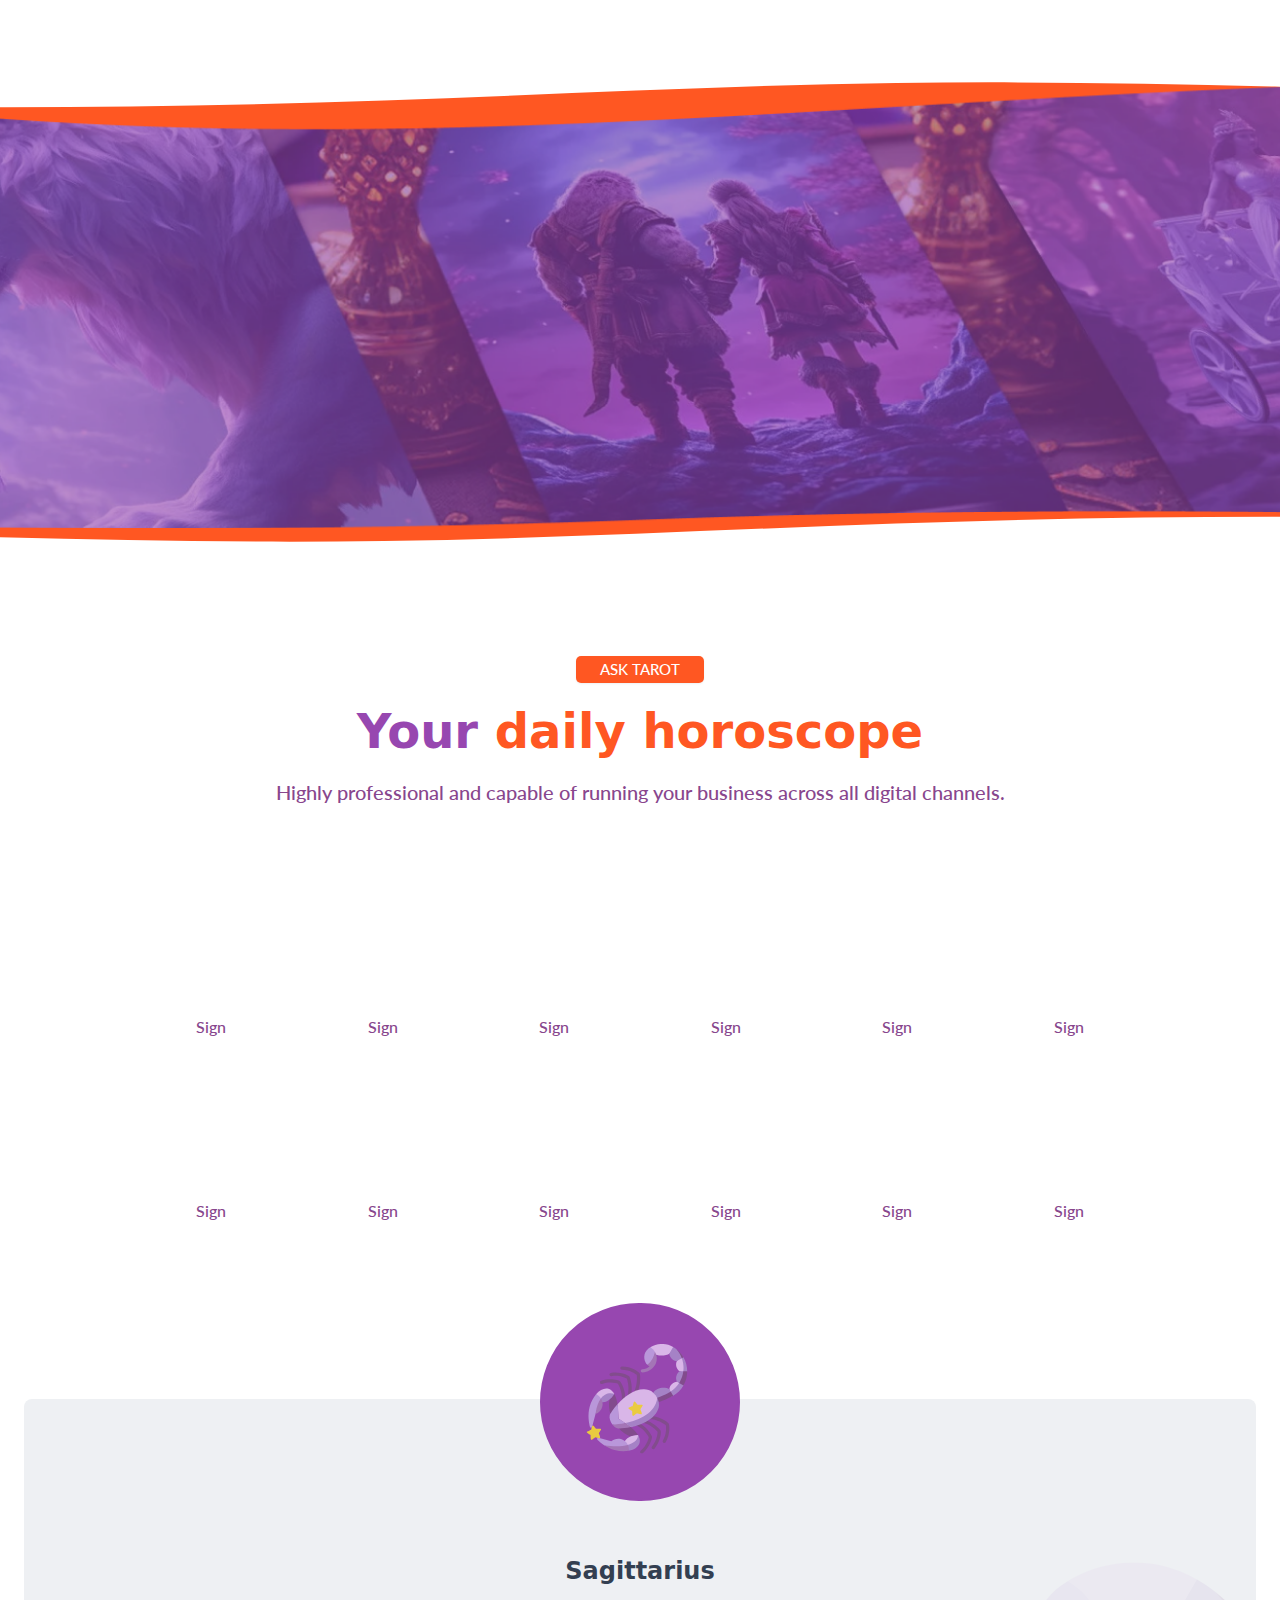
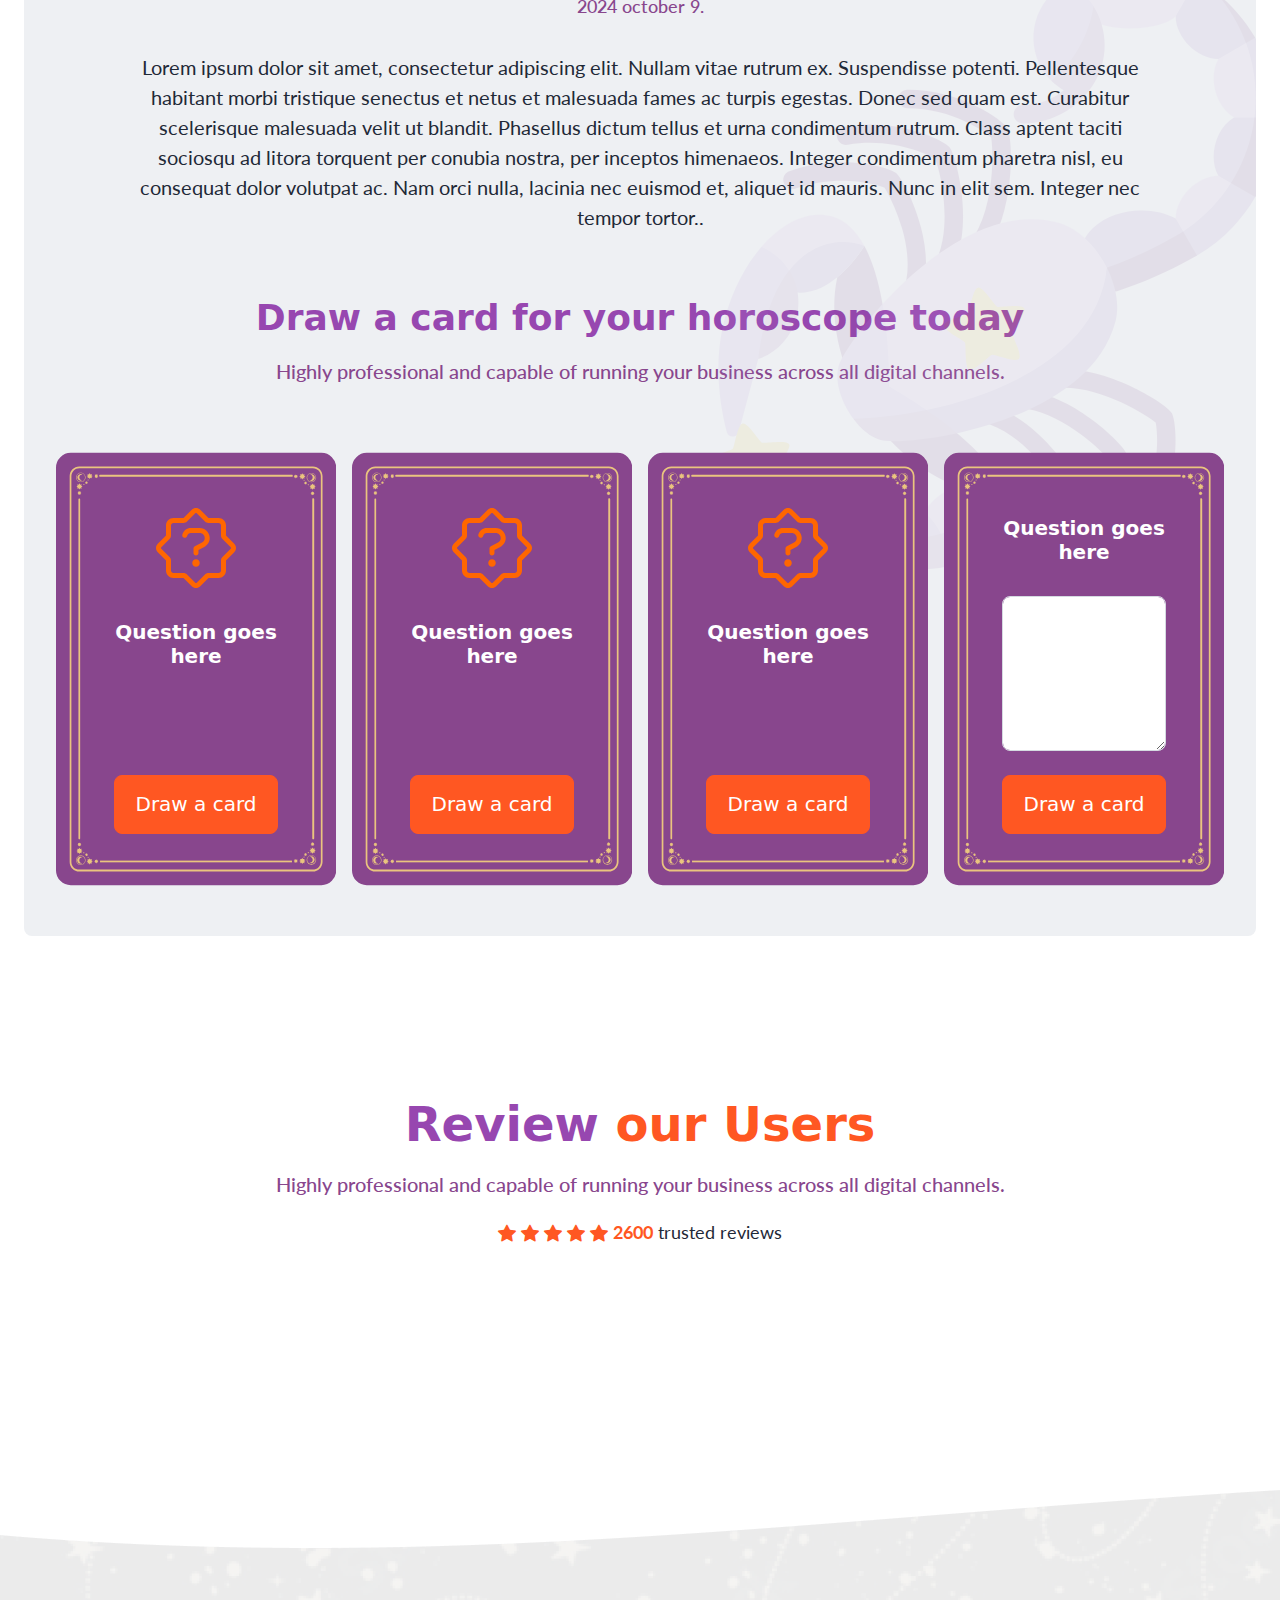
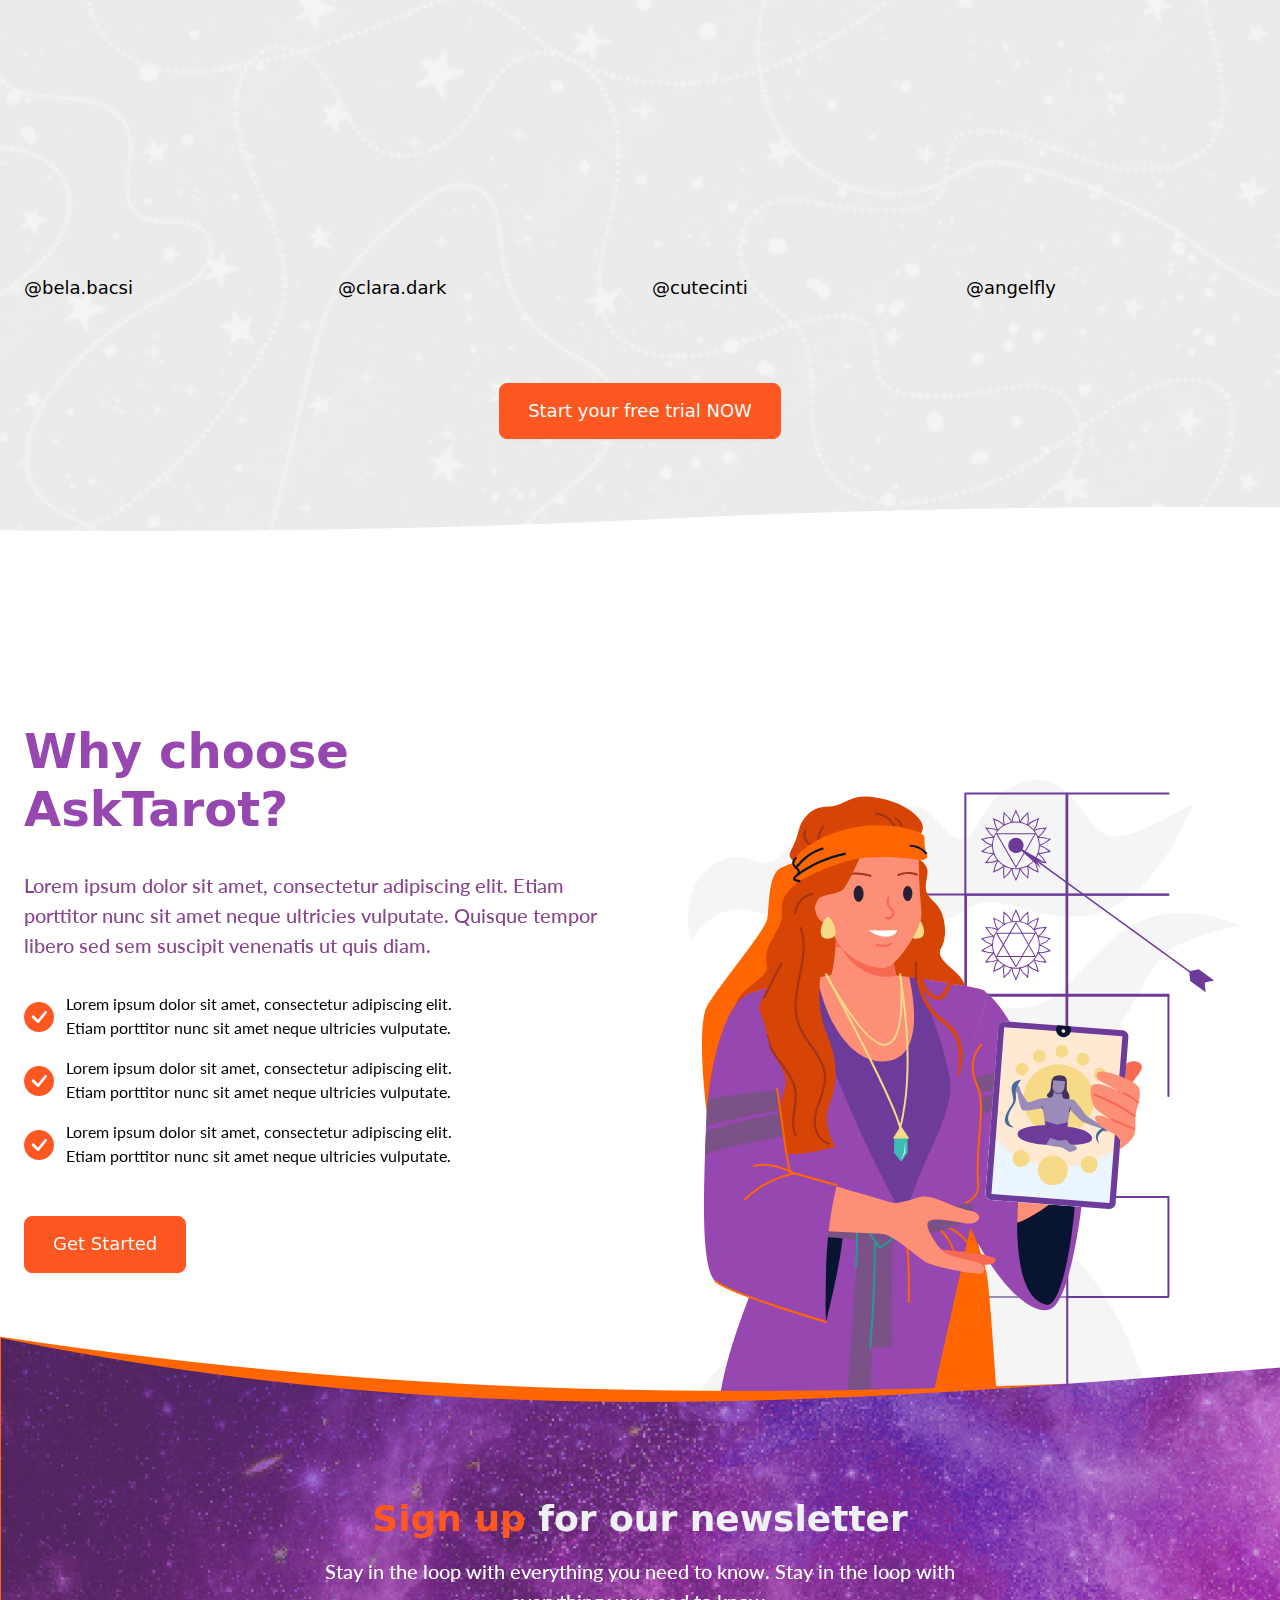
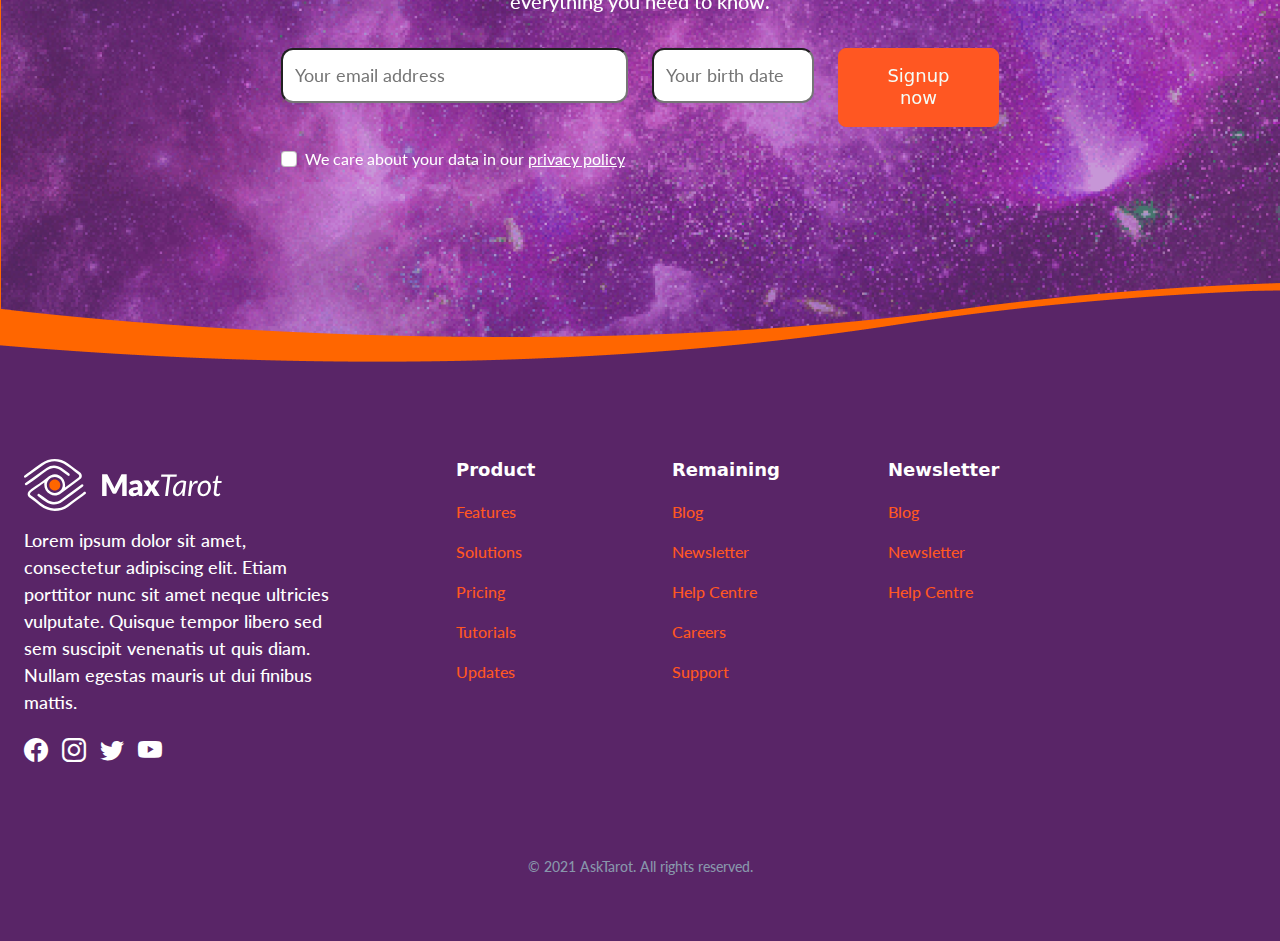
==== commit fb748089: "Home page + Skin development  + added new layouts" ====
--- a/index.html
+++ b/index.html
@@ -4,18 +4,18 @@
   <title>Page title</title>
   <meta charset="utf-8">
   <meta name="viewport" content="width=device-width, initial-scale=1, shrink-to-fit=no">
-  <link rel="stylesheet" href="https://fonts.googleapis.com/css2?family=Poppins:wght@400;500;600;700&display=swap">
+  <link rel="stylesheet" href="https://fonts.googleapis.com/css2?family=Lato:wght@400;500;600;700&display=swap">
   <link rel="stylesheet" href="https://cdn.jsdelivr.net/npm/bootstrap-icons@1.5.0/font/bootstrap-icons.css">
   <link rel="stylesheet" href="css/bootstrap/bootstrap.min.css">
   <link rel="stylesheet" href="css/custom.css">
   <link rel="icon" type="image/png" sizes="32x32" href="">
 </head>
-<body>
-    <section id="header" class="position-relative bg-white">
+<body class="homepage">
+    <section id="header" class="position-relative">
       <div class="position-relative">
         <nav class="navbar navbar-dark navbar-expand-lg py-5">
           <div class="container p-0">
-            <a class="navbar-brand" href="#">LOGO</a>
+            <a class="navbar-brand" href="#"><img src="images/logo.svg" alt="logo"></a>
             <div class="collapse navbar-collapse justify-content-center">
               <ul class="navbar-nav">
                 <li class="nav-item p-6"><a class="nav-link link-secondary p-0" href="#">Product</a></li>
@@ -26,8 +26,8 @@
             </div>
             <div class="d-none d-lg-block">
               <div class="row align-items-center g-6">
-                <div class="col-auto"><a class="fs-11 link-secondary fw-medium" href="#">Log In</a></div>
-                <div class="col-auto"><a class="btn btn-sm btn-success text-success-light shadow" href="#">Sign Up</a></div>
+                <div class="col-auto"><a class="fs-11 link-primary fw-medium text-dark" href="#"><i class="bi bi-person me-1"></i>Log In</a></div>
+                <div class="col-auto"><a class="btn btn-success text-success-light shadow btn-sm" href="#">Sign Up</a></div>
                 <div class="col-auto">
                   <div class="dropdown">
                     <button class="btn btn-sm btn-light dropdown-toggle" type="button" id="languageDropdown" data-bs-toggle="dropdown" aria-expanded="false">
@@ -62,11 +62,11 @@
             </div>
           </div>
         </nav>
-        <div class="d-none navbar-menu position-fixed top-0 start-0 bottom-0 w-75 mw-xs z-9">
+        <div class="d-none navbar-menu position-fixed top-0 start-0 bottom-0 w-85 z-9">
           <div class="navbar-backdrop position-fixed top-0 start-0 end-0 bottom-0 bg-dark"></div>
           <nav class="position-relative h-100 w-100 d-flex flex-column justify-content-between p-6 bg-white overflow-auto">
             <div class="d-flex align-items-center">
-              <a class="me-auto h4 mb-0 text-decoration-none" href="#">LOGO</a>
+              <a class="me-auto h4 mb-0 text-decoration-none" href="#"><img src="images/logo.svg" alt="logo"></a>
               <a class="navbar-close text-secondary" href="#">
                 <svg width="24" height="24" viewbox="0 0 24 24" fill="none" xmlns="http://www.w3.org/2000/svg">
                   <path d="M6 18L18 6M6 6L18 18" stroke="currentColor" stroke-width="2" stroke-linecap="round" stroke-linejoin="round"></path>
@@ -111,164 +111,227 @@
         </div>
       </div>
     </section>
-    <section id="hero" class="position-relative bg-white overflow-hidden">
+    <section id="hero" class="position-relative overflow-hidden">
 
       <div class="container">
-        <div class="pt-28 pb-28 position-relative">
+        <div class="pt-16 pt-md-28 pb-0 pb-md-28 position-relative">
           <div class="row g-16">
             <div class="col-12 col-md-6">
               <div class="mw-md-lg text-start">
                 <span class="mb-4 badge bg-success text-white text-uppercase shadow ">Header</span>
-                <h1 class="mb-6 font-heading fs-4 ">A small business is only as good as its tools.</h1>
-                <p class="mb-8 fs-9 fw-medium text-secondary">We're different. Flex is the only saas business platform that lets you run your business on one platform, seamlessly across all digital channels.</p>
+                <h1 class="mb-6 font-heading fs-4 ">A small business is only as <span>good as its tools.</span></h1>
+                <p class="mb-8 fs-9 fw-medium">We're different. Flex is the only saas business platform that lets you run your business on one platform, seamlessly across all digital channels.</p>
                 <div class="row">
                   <div class="col-12 col-md-auto"><a class="btn btn-lg btn-success w-100 text-success-light shadow" href="#">Request a Demo</a></div>
                   <div class="col-12 col-md-auto"><div class="bg-white rounded"></div></div>
                 </div>
               </div>
             </div>
-            <div class="col-12 col-md-6">
+            <div class="col-12 col-md-6 cards-stack-holder">
               <div class="row justify-content-center">
                 <div class="position-relative col-auto">
-                  <img class="position-relative img-fluid" src="https://static.shuffle.dev/uploads/files/96/9698399eaf423904f9efd863a6bc5119907ee0ff/560x460-1." alt="">
-                </div>
-              </div>
-            </div>
-          </div>
-        </div>
-      </div>
-    </section>
-    <section id="features" class="position-relative py-20 bg-white overflow-hidden">
+                  <div class="cards-stack">
+                    <img class="img-fluid card-0" src="images/cards/card0.svg" alt="" width="330">
+                    <img class="img-fluid card-1" src="images/cards/main-card.svg" alt="" width="310" >
+                    <img class="img-fluid card-2" src="images/cards/main-card.svg" alt="" width="310" >
+                    <img class="img-fluid card-3" src="images/cards/main-card.svg" alt="" width="310" >
+                  </div>
+                </div>
+              </div>
+            </div>
+          </div>
+        </div>
+      </div>
+    </section>
+    <section id="features" class="position-relative pt-20 overflow-hidden">
       
       <div class="position-relative container">
         <div class="row row-cols-2 row-cols-lg-6">
-          <div class="col-12 col-sm-6 col-md-4">
-            <img class="mb-8 img-fluid w-100" src="https://static.shuffle.dev/uploads/files/96/9698399eaf423904f9efd863a6bc5119907ee0ff/160x260-1." alt="">
-            <h3 class="mb-2">Text</h3>
-          </div>
-          <div class="col-12 col-sm-6 col-md-4">
-            <img class="mb-8 img-fluid w-100" src="https://static.shuffle.dev/uploads/files/96/9698399eaf423904f9efd863a6bc5119907ee0ff/160x260-1." alt="">
-            <h3 class="mb-2">Text</h3>
-          </div>
-          <div class="col-12 col-sm-6 col-md-4">
-            <img class="mb-8 img-fluid w-100" src="https://static.shuffle.dev/uploads/files/96/9698399eaf423904f9efd863a6bc5119907ee0ff/160x260-1." alt="">
-            <h3 class="mb-2">Text</h3>
-          </div>
-          <div class="col-12 col-sm-6 col-md-4">
-            <img class="mb-8 img-fluid w-100" src="https://static.shuffle.dev/uploads/files/96/9698399eaf423904f9efd863a6bc5119907ee0ff/160x260-1." alt="">
-            <h3 class="mb-2">Text</h3>
-          </div>
-          <div class="col-12 col-sm-6 col-md-4">
-            <img class="mb-8 img-fluid w-100" src="https://static.shuffle.dev/uploads/files/96/9698399eaf423904f9efd863a6bc5119907ee0ff/160x260-1." alt="">
-            <h3 class="mb-2">Text</h3>
-          </div>
-          <div class="col-12 col-sm-6 col-md-4">
-            <img class="mb-8 img-fluid w-100" src="https://static.shuffle.dev/uploads/files/96/9698399eaf423904f9efd863a6bc5119907ee0ff/160x260-1." alt="">
-            <h3 class="mb-2">Text</h3>
-          </div>
-        </div>
-      </div>
-    </section>
-    <section id="testimonial" class="position-relative py-20 bg-white overflow-hidden">
+          <div class="col-6 col-sm-6 col-md-4" data-aos="fade-up">
+            <a href="#" class="hvr-pop">
+              <img class="mb-8 img-fluid w-100" src="images/cards/card1.svg" alt="">
+            </a>
+            <strong class="mb-2 text-center d-block pb-4">Sample text</strong>
+           
+          </div>
+          <div class="col-6 col-sm-6 col-md-4" data-aos="fade-up" data-aos-delay="100">
+            <a href="#" class="hvr-pop">
+              <img class="mb-8 img-fluid w-100" src="images/cards/card2.svg" alt="">
+            </a>
+            <strong class="mb-2 text-center d-block pb-4">Sample text</strong>
+           
+          </div>
+          <div class="col-6 col-sm-6 col-md-4" data-aos="fade-up" data-aos-delay="200">
+            <a href="#" class="hvr-pop">
+              <img class="mb-8 img-fluid w-100" src="images/cards/card3.svg" alt="">
+            </a>
+            <strong class="mb-2 text-center d-block pb-4">Sample text</strong>
+          </div>
+          <div class="col-6 col-sm-6 col-md-4" data-aos="fade-up" data-aos-delay="300">
+            <a href="#" class="hvr-pop">
+              <img class="mb-8 img-fluid w-100" src="images/cards/card4.svg" alt="">
+            </a>
+            <strong class="mb-2 text-center d-block pb-4">Sample text</strong>
+          </div>
+          <div class="col-6 col-sm-6 col-md-4" data-aos="fade-up" data-aos-delay="400">
+            <a href="#" class="hvr-pop">
+              <img class="mb-8 img-fluid w-100" src="images/cards/card5.svg" alt="">
+            </a>  
+            <strong class="mb-2 text-center d-block pb-4">Sample text</strong>
+          </div>
+          <div class="col-6 col-sm-6 col-md-4" data-aos="fade-up" data-aos-delay="500">
+            <a href="#" class="hvr-pop">
+              <img class="mb-8 img-fluid w-100" src="images/cards/card6.svg" alt="">
+            </a>
+            <strong class="mb-2 text-center d-block pb-4">Sample text</strong>
+
+          </div>
+        </div>
+      </div>
+    </section>
+    <section id="testimonial" class="position-relative py-20 pb-0 pb-md-20 bg-white overflow-hidden" data-aos="fade-up">
       
       <div class="position-relative container">
         <div class="text-center">
           <div class="position-relative mb-16 mw-md-5xl mx-auto">
-            <h2 class="position-relative mb-0 font-heading fs-5 fw-semibold">The best solution for anyone who wants to work a flexible schedule but still earn a full-tim ncome.</h2>
+            <div class="position-relative mb-0 font-heading fs-6 fw-light quote">
+              <i>The best solution for anyone who wants to work a flexible schedule but still earn a full-tim ncome.</i></div>
           </div>
           
         </div>
       </div>
     </section>
-    <section id="stats" class="position-relative py-20 overflow-hidden bg-light">      
-      <div class="position-relative container">
-        <div class="row row-cols-3">
-          <div class="">
-            <div class="text-center">
-              <h2 class="mb-2 font-heading fs-5">235.000</h2>
-              <p class="mb-0 fs-9 text-secondary fw-medium">Projects completed</p>
-            </div>
-          </div>
-          <div class="">
-            <div class="text-center">
-              <h2 class="mb-2 font-heading fs-5">$10m</h2>
-              <p class="mb-0 fs-9 text-secondary fw-medium">APR</p>
-            </div>
-          </div>
-          <div class="">
-            <div class="text-center">
-              <h2 class="mb-2 font-heading fs-5">+50.000</h2>
-              <p class="mb-0 fs-9 text-secondary fw-medium">Hours Saved Annually</p>
-            </div>
-          </div>
-        </div>
-      </div>
-    </section>
-    <section id="tarot" class="position-relative pt-20 pb-32 bg-white overflow-hidden">      
+    <section id="stats" class="position-relative overflow-hidden bg-light">      
+      <div class="wave top"></div>
+      <div class="wave"></div>
+      <div class="statsbg">
+        <div class="position-relative container">
+          <div class="row row-cols-3">
+            <div class="col-12 col-md-4 mb-10 mb-md-0" data-aos="zoom-in">
+              <div class="text-center">
+                <h2 class="mb-2 font-heading fs-5 text-light">235.000</h2>
+                <p class="mb-0 fs-9 fw-medium text-light">Projects completed</p>
+              </div>
+            </div>
+            <div class="col-12 col-md-4 mb-10 mb-md-0" data-aos="zoom-in" data-aos-delay="100">
+              <div class="text-center">
+                <h2 class="mb-2 font-heading fs-5 text-light">$10m</h2>
+                <p class="mb-0 fs-9 fw-medium text-light">APR</p>
+              </div>
+            </div>
+            <div class="col-12 col-md-4 mb-0 mb-md-0" data-aos="zoom-in" data-aos-delay="200">
+              <div class="text-center">
+                <h2 class="mb-2 font-heading fs-5 text-light">+50.000</h2>
+                <p class="mb-0 fs-9 fw-medium text-light">Hours Saved Annually</p>
+              </div>
+            </div>
+          </div>
+        </div>
+      </div>
+    </section>
+    <section id="horoscope" class="position-relative pt-10 pt-md-20  bg-white overflow-hidden">      
       <div class="position-relative container-fluid">
-        <div class="mb-16 text-center"> <span class="badge mb-4 bg-success-dark text-success text-uppercase shadow">ASK TAROT</span>
-          <h2 class="font-heading mb-4 fs-5">Your daily horoscope</h2>
+        <div class="mb-16 text-center"> <span class="mb-5 badge bg-success text-white text-uppercase shadow ">ASK TAROT</span>
+          <h2 class="font-heading mb-4 fs-5">Your <span>daily horoscope</span></h2>
           <p class="mb-8 fs-9 fw-medium text-secondary">Highly professional and capable of running your business across all digital channels.</p>
         </div>
-        <div class="row">
-          <div class="col">
-            <div class="h-100 text-center rounded shadow"> <img class="mb-6 w-100" src="images/2024-10-25-15-08.bmp" alt="">
-              <p class="mb-4 fw-medium text-secondary mw-xs mx-auto">Sign</p>
-            </div>
-          </div>
-          <div class="col">
-            <div class="h-100 text-center rounded shadow"> <img class="mb-6 w-100" src="images/2024-10-25-15-08.bmp" alt="">
-              <p class="mb-4 fw-medium text-secondary mw-xs mx-auto">Sign</p>
-            </div>
-          </div>
-          <div class="col">
-            <div class="h-100 text-center rounded shadow"> <img class="mb-6 w-100" src="images/2024-10-25-15-08.bmp" alt="">
-              <p class="mb-4 fw-medium text-secondary mw-xs mx-auto">Sign</p>
-            </div>
-          </div>
-          <div class="col">
-            <div class="h-100 text-center rounded shadow"> <img class="mb-6 w-100" src="images/2024-10-25-15-08.bmp" alt="">
-              <p class="mb-4 fw-medium text-secondary mw-xs mx-auto">Sign</p>
-            </div>
-          </div>
-          <div class="col">
-            <div class="h-100 text-center rounded shadow"> <img class="mb-6 w-100" src="images/2024-10-25-15-08.bmp" alt="">
-              <p class="mb-4 fw-medium text-secondary mw-xs mx-auto">Sign</p>
-            </div>
-          </div>
-          <div class="col">
-            <div class="h-100 text-center rounded shadow"> <img class="mb-6 w-100" src="images/2024-10-25-15-08.bmp" alt="">
-              <p class="mb-4 fw-medium text-secondary mw-xs mx-auto">Sign</p>
-            </div>
-          </div>
-          <div class="col">
-            <div class="h-100 text-center rounded shadow"> <img class="mb-6 w-100" src="images/2024-10-25-15-08.bmp" alt="">
-              <p class="mb-4 fw-medium text-secondary mw-xs mx-auto">Sign</p>
-            </div>
-          </div>
-          <div class="col">
-            <div class="h-100 text-center rounded shadow"> <img class="mb-6 w-100" src="images/2024-10-25-15-08.bmp" alt="">
-              <p class="mb-4 fw-medium text-secondary mw-xs mx-auto">Sign</p>
-            </div>
-          </div>
-          <div class="col">
-            <div class="h-100 text-center rounded shadow"> <img class="mb-6 w-100" src="images/2024-10-25-15-08.bmp" alt="">
-              <p class="mb-4 fw-medium text-secondary mw-xs mx-auto">Sign</p>
-            </div>
-          </div>
-          <div class="col">
-            <div class="h-100 text-center rounded shadow"> <img class="mb-6 w-100" src="images/2024-10-25-15-08.bmp" alt="">
-              <p class="mb-4 fw-medium text-secondary mw-xs mx-auto">Sign</p>
-            </div>
-          </div>
-          <div class="col">
-            <div class="h-100 text-center rounded shadow"> <img class="mb-6 w-100" src="images/2024-10-25-15-08.bmp" alt="">
-              <p class="mb-4 fw-medium text-secondary mw-xs mx-auto">Sign</p>
-            </div>
-          </div>
-          <div class="col">
-            <div class="h-100 text-center rounded shadow"> <img class="mb-6 w-100" src="images/2024-10-25-15-08.bmp" alt="">
-              <p class="mb-4 fw-medium text-secondary mw-xs mx-auto">Sign</p>
+        <div class="mx-auto horoscope-icons">
+          <div class="row row-cols-2 row-cols-md-4 row-cols-lg-6">
+            <div class="col">
+                <div class="h-100 text-center">
+                  <a href="#" class="hvr-pop d-block w-100">
+                    <img class="mb-6" src="images/icon-sagittarius.svg" alt="" width="120" height="120" data-aos="zoom-in">
+                  </a>
+                  <p class="mb-4 fw-medium text-secondary mw-xs mx-auto">Sign</p>
+                </div>
+            </div>
+            <div class="col">
+              <div class="h-100 text-center">
+                <a href="#" class="hvr-pop d-block w-100">
+                  <img class="mb-6" src="images/icon-capricorn.svg" alt="" width="120" height="120" data-aos="zoom-in" data-aos-delay="10">
+                </a>
+                <p class="mb-4 fw-medium text-secondary mw-xs mx-auto">Sign</p>
+              </div>
+            </div>
+            <div class="col">
+              <div class="h-100 text-center">
+                <a href="#" class="hvr-pop d-block w-100">
+                  <img class="mb-6" src="images/icon-aquarius.svg" alt="" width="120" height="120" data-aos="zoom-in" data-aos-delay="20">
+                </a>
+                <p class="mb-4 fw-medium text-secondary mw-xs mx-auto">Sign</p>
+              </div>
+            </div>
+            <div class="col">
+              <div class="h-100 text-center">
+                <a href="#" class="hvr-pop d-block w-100">
+                  <img class="mb-6" src="images/icon-pisces.svg" alt="" width="120" height="120" data-aos="zoom-in" data-aos-delay="30">
+                </a>
+                <p class="mb-4 fw-medium text-secondary mw-xs mx-auto">Sign</p>
+              </div>
+            </div>
+            <div class="col">
+              <div class="h-100 text-center">
+                <a href="#" class="hvr-pop d-block w-100">
+                  <img class="mb-6" src="images/icon-aries.svg" alt="" width="120" height="120" data-aos="zoom-in" data-aos-delay="40">
+                </a>
+                <p class="mb-4 fw-medium text-secondary mw-xs mx-auto">Sign</p>
+              </div>
+            </div>
+            <div class="col">
+              <div class="h-100 text-center">
+                <a href="#" class="hvr-pop d-block w-100">
+                    <img class="mb-6" src="images/icon-taurus.svg" alt="" width="120" height="120" data-aos="zoom-in" data-aos-delay="50">
+                </a>
+                <p class="mb-4 fw-medium text-secondary mw-xs mx-auto">Sign</p>
+              </div>
+            </div>
+            <div class="col">
+              <div class="h-100 text-center">
+                <a href="#" class="hvr-pop d-block w-100">
+                  <img class="mb-6" src="images/icon-gemini.svg" alt="" width="120" height="120" data-aos="zoom-in" data-aos-delay="60">
+                </a>
+                <p class="mb-4 fw-medium text-secondary mw-xs mx-auto">Sign</p>
+              </div>
+            </div>
+            <div class="col">
+              <div class="h-100 text-center">
+                <a href="#" class="hvr-pop d-block w-100">
+                  <img class="mb-6" src="images/icon-cancer.svg" alt="" width="120" height="120" data-aos="zoom-in" data-aos-delay="70">
+                </a>
+                <p class="mb-4 fw-medium text-secondary mw-xs mx-auto">Sign</p>
+              </div>
+            </div>
+            <div class="col">
+              <div class="h-100 text-center">
+                <a href="#" class="hvr-pop d-block w-100">
+                  <img class="mb-6" src="images/icon-leo.svg" alt="" width="120" height="120" data-aos="zoom-in" data-aos-delay="80">
+                </a>
+                <p class="mb-4 fw-medium text-secondary mw-xs mx-auto">Sign</p>
+              </div>
+            </div>
+            <div class="col">
+              <div class="h-100 text-center">
+                <a href="#" class="hvr-pop d-block w-100">
+                  <img class="mb-6" src="images/icon-virgo.svg" alt="" width="120" height="120" data-aos="zoom-in" data-aos-delay="90">
+                </a>
+                <p class="mb-4 fw-medium text-secondary mw-xs mx-auto">Sign</p>
+              </div>
+            </div>
+            <div class="col">
+              <div class="h-100 text-center"> 
+                <a href="#" class="hvr-pop d-block w-100">
+                  <img class="mb-6" src="images/icon-libra.svg" alt="" width="120" height="120" data-aos="zoom-in" data-aos-delay="100">
+                </a>
+                <p class="mb-4 fw-medium text-secondary mw-xs mx-auto">Sign</p>
+              </div>
+            </div>
+            <div class="col">
+              <div class="h-100 text-center"> 
+                <a href="#" class="hvr-pop d-block w-100">
+                  <img class="mb-6" src="images/icon-scorpio.svg" alt="" width="120" height="120" data-aos="zoom-in" data-aos-delay="110">
+                </a>
+                <p class="mb-4 fw-medium text-secondary mw-xs mx-auto">Sign</p>
+              </div>
             </div>
           </div>
         </div>
@@ -276,152 +339,166 @@
     </section>
     <section id="viewsign" class="position-relative py-20 bg-white overflow-hidden">      
       <div class="position-relative container">
-        <div class="text-center">
-          <div class="position-relative mb-16 mw-md-5xl mx-auto">
-            <img class="mb-6" src="images/2024-10-25-15-08.bmp" alt="">
-            <h3 class="mb-2 fs-8 fw-semibold text-light-dark">Sagittarius</h3>
-            <p class="mb-8 fs-10 text-secondary fw-medium">2024 october 9.</p>
-            <div class="fs-9"><p>Lorem ipsum dolor sit amet, consectetur adipiscing elit. Nullam vitae rutrum ex. Suspendisse potenti. Pellentesque habitant morbi tristique senectus et netus et malesuada fames ac turpis egestas. Donec sed quam est. Curabitur scelerisque malesuada velit ut blandit. Phasellus dictum tellus et urna condimentum rutrum. Class aptent taciti sociosqu ad litora torquent per conubia nostra, per inceptos himenaeos. Integer condimentum pharetra nisl, eu consequat dolor volutpat ac. Nam orci nulla, lacinia nec euismod et, aliquet id mauris. Nunc in elit sem. Integer nec tempor tortor..</p></div>
-          </div>
-          <div class="d-inline-flex"></div>
-        </div>
-      </div>
+        <div class="bg-light rounded position-relative">          
+          <div class="text-center">
+            <div class="position-relative mb-4 mw-md-5xl mx-auto">
+              <img class="mb-0 horoscopehighlight" src="images/icon-scorpio.svg" alt="" width="200">
+            </div>
+            <div class="d-inline-flex"></div>
+          </div>
+
+          <div class="position-relative container overflow-hidden">
+            <img class="horosope-bg" src="images/icon-scorpio.svg" alt="">
+            <div class="mb-8 align-items-center g-16">
+              <div class="text-center p-4">
+                <div class="position-relative mb-16 mw-md-5xl mx-auto">
+                  <h3 class="mb-2 fs-8 fw-semibold text-light-dark">Sagittarius</h3>
+                  <p class="mb-8 fs-10 text-secondary fw-medium">2024 october 9.</p>
+                  <div class="fs-9"><p>Lorem ipsum dolor sit amet, consectetur adipiscing elit. Nullam vitae rutrum ex. Suspendisse potenti. Pellentesque habitant morbi tristique senectus et netus et malesuada fames ac turpis egestas. Donec sed quam est. Curabitur scelerisque malesuada velit ut blandit. Phasellus dictum tellus et urna condimentum rutrum. Class aptent taciti sociosqu ad litora torquent per conubia nostra, per inceptos himenaeos. Integer condimentum pharetra nisl, eu consequat dolor volutpat ac. Nam orci nulla, lacinia nec euismod et, aliquet id mauris. Nunc in elit sem. Integer nec tempor tortor..</p></div>
+                </div>
+                <div class="">
+                  <h3 class=" mb-4 fs-6 color-secondary">Draw a card for your horoscope today</h3>
+                  <p class="mb-0 fs-9 fw-medium text-secondary subtitle">Highly professional and capable of running your business across all digital channels.</p>
+                </div>
+              </div>
+
+            </div>
+            <div class="row justify-content-center row-cols-1 row-cols-sm-2 row-cols-md-2 row-cols-lg-4 g-4 px-8 mb-8">
+              <div>
+                <div class="card text-center h-100 border-0">
+                  <div class="card-header text-light bg-transparent border-bottom-0">
+                    <br><img src="images/question.svg" alt="" width="80">             
+                  </div>
+                  <div class="card-body">
+                    <h5 class="mt-2  text-white">Question goes here</h5>
+                  </div>
+                  <div class="card-footer border-top-0 pb-7 bg-transparent">
+                    <a href="#" class="btn btn-success fs-9 w-100">Draw a card</a>
+                  </div>
+                </div>
+              </div>
+              <div>
+                <div class="card text-center h-100 border-0">
+                  <div class="card-header text-light bg-transparent border-bottom-0">
+                    <br><img src="images/question.svg" alt="" width="80">             
+                  </div>
+                  <div class="card-body">
+                    <h5 class="mt-2  text-white">Question goes here</h5>
+                  </div>
+                  <div class="card-footer border-top-0 pb-7 bg-transparent">
+                    <a href="#" class="btn btn-success fs-9 w-100">Draw a card</a>
+                  </div>
+                </div>
+              </div>
+              <div>
+                <div class="card text-center h-100 border-0">
+                  <div class="card-header text-light bg-transparent border-bottom-0">
+                    <br><img src="images/question.svg" alt="" width="80">             
+                  </div>
+                  <div class="card-body">
+                    <h5 class="mt-2  text-white">Question goes here</h5>
+                  </div>
+                  <div class="card-footer border-top-0 pb-7 bg-transparent">
+                    <a href="#" class="btn btn-success fs-9 w-100">Draw a card</a>
+                  </div>
+                </div>
+              </div>
+
+              <div>
+                <div class="card text-center h-100 border-0">
+                  <div class="card-header text-light bg-transparent border-bottom-0">
+                    <br><h5 class="mt-2 text-white">Question goes here</h5>           
+                  </div>
+                    <div class="card-body">
+                      <textarea class="form-control h-100"></textarea>
+                    </div>
+                  <div class="card-footer border-top-0 pb-7 bg-transparent">
+                    <a href="#" class="btn btn-success fs-9 w-100">Draw a card</a>
+                  </div>
+                </div>
+              </div>
+
+            </div>
+            </div>
+        </div>
+      </div>
+    </section>
+
+    <section id="reviews" class="position-relative py-0 py-md-20 pb-20  bg-white overflow-hidden">      
       <div class="position-relative container">
         <div class="mb-16 row align-items-center g-16">
           <div class="text-center">
             <div class="">
-              <h3 class=" mb-4 fs-6 color-secondary">Draw a card for your horoscope today</h3>
+              <h2 class="font-heading mb-4 fs-5">Review <span>our Users</span></h2>
               <p class="mb-0 fs-9 fw-medium text-secondary">Highly professional and capable of running your business across all digital channels.</p>
-            </div>
-          </div>
-          <div class="col-12 col-md-6">
-            <div class="row justify-content-end g-4">
-              <div class="col-12 col-md-auto"></div>
-              <div class="col-12 col-md-auto">
-                <div class="bg-white rounded"></div>
-              </div>
-            </div>
-          </div>
-        </div>
-        <div class="row justify-content-center row-cols-4 g-4">
-          <div>
-            <div class="card text-center h-100">
-              <div class="card-header">
-                <i class="bi bi-question-circle fs-4"></i>                
-              </div>
-              <div class="card-body" style="aspect-ratio: 1/1">
-                <h5 class="mt-2">Question goes here</h5>
-              </div>
-              <div class="card-footer">
-                <a href="#" class="btn btn-success fs-9 w-100">Draw a card</a>
-              </div>
-            </div>
-          </div>
-          <div>
-              <div class="card text-center h-100">
-                <div class="card-header">
-                  <i class="bi bi-question-circle fs-4"></i>                
-                </div>
-                <div class="card-body" style="aspect-ratio: 1/1">
-                  <h5 class="mt-2">Question goes here</h5>
-                </div>
-                <div class="card-footer">
-                  <a href="#" class="btn btn-success fs-9 w-100">Draw a card</a>
-                </div>
-              </div>
-          </div>
-          <div>
-              <div class="card text-center h-100">
-                <div class="card-header">
-                  <i class="bi bi-question-circle fs-4"></i>                
-                </div>
-                <div class="card-body" style="aspect-ratio: 1/1">
-                  <h5 class="mt-2">Question goes here</h5>
-                </div>
-                <div class="card-footer">
-                  <a href="#" class="btn btn-success fs-9 w-100">Draw a card</a>
-                </div>
-              </div>
-          </div>
-          <div>
-              <div class="card text-center h-100">
-                <div class="card-header">
-                  <h5 class="mt-2">Question goes here</h5>             
-                </div>
-                <div class="card-body" style="aspect-ratio: 1/1">
-                  <textarea class="form-control h-100"></textarea>
-                </div>
-                <div class="card-footer">
-                  <a href="#" class="btn btn-success fs-9 w-100">Draw a card</a>
-                </div>
-              </div>
-          </div>
-        </div>
-    </section>
-
-    <section id="reviews" class="position-relative py-20 bg-white overflow-hidden">      
-      <div class="position-relative container">
-        <div class="mb-16 row align-items-center g-16">
-          <div class="text-center">
-            <div class="">
-              <h2 class="font-heading mb-4 fs-5">Review our Users</h2>
-              <p class="mb-0 fs-9 fw-medium text-secondary">Highly professional and capable of running your business across all digital channels.</p>
-            </div>
-          </div>
-          <div class="col-12 col-md-6">
-            <div class="row justify-content-end g-4">
-              <div class="col-12 col-md-auto"></div>
-              <div class="col-12 col-md-auto">
-                <div class="bg-white rounded"></div>
-              </div>
-            </div>
-          </div>
+              <div class="fs-10 pt-5">
+                <p>
+                    <i class="bi bi-star-fill text-success"></i>
+                    <i class="bi bi-star-fill text-success"></i>
+                    <i class="bi bi-star-fill text-success"></i>
+                    <i class="bi bi-star-fill text-success"></i>
+                    <i class="bi bi-star-fill text-success"></i>
+                    <span class="fw-medium text-success fw-bold">2600</span> trusted reviews</span>
+                </p>
+              </div>
+            </div>
+          </div>
+
         </div>
         <div class="row justify-content-center row-cols-4">
-          <div class="">
-            <img class="mb-8 img-fluid w-100" src="https://static.shuffle.dev/uploads/files/96/9698399eaf423904f9efd863a6bc5119907ee0ff/160x260-1." alt="">
-            <h4 class="mb-0 fs-10 fw-medium text-success">CEO &amp; Founder</h4>
-          </div>
-          <div class="">
-            <img class="mb-8 img-fluid w-100" src="https://static.shuffle.dev/uploads/files/96/9698399eaf423904f9efd863a6bc5119907ee0ff/160x260-1." alt="">
-            <h4 class="mb-0 fs-10 fw-medium text-success">CTO</h4>
-          </div>
-          <div class="">
-            <img class="mb-8 img-fluid w-100" src="https://static.shuffle.dev/uploads/files/96/9698399eaf423904f9efd863a6bc5119907ee0ff/160x260-1." alt="">
-            <h4 class="mb-0 fs-10 fw-medium text-success">CPO</h4>
-          </div>
-          <div class="">
-            <img class="mb-8 img-fluid w-100" src="https://static.shuffle.dev/uploads/files/96/9698399eaf423904f9efd863a6bc5119907ee0ff/160x260-1." alt="">
-            <h4 class="mb-0 fs-10 fw-medium text-success">Customer Success</h4>
-          </div>
-        </div>
-      </div>
-    </section>
-    <section id="cta" class="cta-section">
-      <div class="container text-center pb-5">
-          <a class="btn btn-success px-7 py-4 fs-10 fw-medium text-success-light rounded shadow d-inline-block" href="#">Action button</a>
-      </div>
-    </section>
-
-    <section id="ctabox" class="position-relative py-32 bg-light-light overflow-hidden">      
+          <div class="col-6 col-md-3">
+            <a href="#" class="hvr-pop d-block w-100" data-aos="zoom-in" data-aos-delay="100">
+              <img class="mb-8 img-fluid w-100 rounded" src="images/review1.png" alt="">
+            </a>
+            <h4 class="mb-5 fs-10 fw-medium text-primary">@bela.bacsi</h4>
+           
+          </div>
+          <div class="col-6 col-md-3">
+            <a href="#" class="hvr-pop d-block w-100" data-aos="zoom-in" data-aos-delay="200">
+              <img class="mb-8 img-fluid w-100" src="images/review2.png" alt="">
+            </a>
+            <h4 class="mb-5 fs-10 fw-medium text-primary">@clara.dark</h4>
+          </div>
+          <div class="col-6 col-md-3">
+            <a href="#" class="hvr-pop d-block w-100" data-aos="zoom-in" data-aos-delay="300">
+              <img class="mb-8 img-fluid w-100" src="images/review3.png" alt="">
+            </a>
+            <h4 class="mb-5 fs-10 fw-medium text-primary">@cutecinti</h4>
+          </div>
+          <div class="col-6 col-md-3">
+            <a href="#" class="hvr-pop d-block w-100" data-aos="zoom-in" data-aos-delay="400">
+              <img class="mb-8 img-fluid w-100" src="images/review4.png" alt="">
+            </a>
+            <h4 class="mb-5 fs-10 fw-medium text-primary">@angelfly</h4>
+          </div>
+        </div>
+        <div class="container text-center pb-3 pt-5 mt-5">
+          <br><a  href="#" class="btn btn-success px-7 py-4 fs-10 fw-medium text-success-light rounded shadow d-inline-block">Start your free trial NOW</a>
+        </div>
+      </div>
+    </section>
+
+
+    <section id="ctabox" class="position-relative overflow-hidden">      
       <div class="container">
         <div class="position-relative">
-          <div class="row align-items-xl-center g-16">
-            <div class="col-12 col-md-6">
+          <div class="row align-items-xl-end g-16 pt-16">
+            <div class="col-12 col-md-12  col-xl-6 py-0 py-md-32">
               <div class="text-left">
-                <h2 class="mb-8 fs-5 font-heading text-start">Join 6,000+ startups growing with Flex</h2>
-                <ul class="mb-8 list-unstyled">
-                  <li class="mb-4 d-flex align-items-start feature-item">
-                    ✅
-                    <p class="mb-0 fs-9 fw-medium text-secondary">Mauris pellentesque congue libero nec</p>
+                <h2 class="mb-8 fs-5 font-heading text-start">Why choose AskTarot?</h2>
+                <p class="mb-8 fs-9 fw-medium text-secondary">Lorem ipsum dolor sit amet, consectetur adipiscing elit. Etiam porttitor nunc sit amet neque ultricies vulputate. Quisque tempor libero sed sem suscipit venenatis ut quis diam. </p>
+                <ul class="mb-8 list-unstyled mw-md-md">
+                  <li class="mb-4 d-flex align-items-start feature-item align-items-center">                 
+                    <div class="pe-3"><i class="bi bi-check-circle-fill text-success fs-7"></i></div>
+                    <p class="mb-0 text-primary">Lorem ipsum dolor sit amet, consectetur adipiscing elit. Etiam porttitor nunc sit amet neque ultricies vulputate. </p>
                   </li>
-                  <li class="mb-4 d-flex align-items-start feature-item">
-                    ✅
-                    <p class="mb-0 fs-9 fw-medium text-secondary">Suspendisse mollis tincidunt</p>
+                  <li class="mb-4 d-flex align-items-start feature-item align-items-center">                 
+                    <div class="pe-3"><i class="bi bi-check-circle-fill text-success fs-7"></i></div>
+                    <p class="mb-0 text-primary">Lorem ipsum dolor sit amet, consectetur adipiscing elit. Etiam porttitor nunc sit amet neque ultricies vulputate. </p>
                   </li>
-                  <li class="d-flex align-items-start feature-item">
-                    ✅
-                    <p class="mb-0 fs-9 fw-medium text-secondary">Praesent varius justo vel justo pulvinar</p>
+                  <li class="mb-4 d-flex align-items-start feature-item align-items-center">                 
+                    <div class="pe-3"><i class="bi bi-check-circle-fill text-success fs-7"></i></div>
+                    <p class="mb-0 text-primary">Lorem ipsum dolor sit amet, consectetur adipiscing elit. Etiam porttitor nunc sit amet neque ultricies vulputate. </p>
                   </li>
                 </ul>
                 <div class="row g-4">
@@ -432,95 +509,113 @@
                 </div>
               </div>
             </div>
-            <div class="col-12 col-md-6">
+            <div class="col-12 col-md-12 col-xl-6">
               <div class="row justify-content-center">
                 <div class="col-auto">
                   <div class="position-relative">
-                    <img class="position-relative img-fluid" src="https://static.shuffle.dev/uploads/files/96/9698399eaf423904f9efd863a6bc5119907ee0ff/560x460-1." alt="z-index: 10;">
-                  </div>
-                </div>
-              </div>
-            </div>
-          </div>
-        </div>
-      </div>
-    </section>
-    <section id="newsletter" class="position-relative py-20 overflow-hidden bg-dark">
+                    <img class="position-relative img-fluid" src="images/why.svg" alt="z-index: 10;">
+                  </div>
+                </div>
+              </div>
+            </div>
+          </div>
+        </div>
+      </div>
+    </section>
+    <section id="newsletter" class="position-relative py-20 overflow-hidden">
       
       <div class="position-relative container">
-        <div class="mb-8 text-center mw-md-2xl mx-auto">
-          <h2 class="font-heading mb-4 fs-6">Sign up for our newsletter</h2>
-          <p class="fs-9 fw-medium text-secondary">Stay in the loop with everything you need to know.</p>
-        </div>
-        <div class="mw-md-md mx-auto">
+        <div class="mb-8 text-center mw-md-2xl mx-auto pt-10 pt-md-24">
+          <h2 class="font-heading mb-4 fs-6 text-light"><span>Sign up</span> for our newsletter</h2>
+          <p class="fs-9 fw-medium text-white">Stay in the loop with everything you need to know. Stay in the loop with everything you need to know.</p>
+        </div>
+        <div class="mx-auto col-md-7">
           <div class="mb-2 row justify-content-center g-4 g-md-6">
-            <div class="col">
-              <div class="form-group">
-                <input class="form-control text-secondary p-3 shadow" id="newsletterInput1-1" type="email" aria-describedby="emailHelp" placeholder="Enter your email">
-              </div>
-            </div>
-            <div class="col-12 col-md-auto"><a class="btn btn-lg btn-success fs-11 w-100 py-3 px-4 h-100 shadow" href="#">Subscribe</a></div>
-          </div>
-          <p class="mb-0 fs-13 fw-medium text-secondary">
-            <span>We care about your data in our</span>
-            <a class="text-sucess link-success" href="#">privacy policy</a>
-          </p>
-        </div>
-      </div>
-    </section>
-
-    <section id="footer" class="position-relative pt-20 bg-white overflow-hidden">
-      <div class="position-relative container pb-12">
-        <div class="row g-16">
-          <div class="col-12 col-md-6 col-lg-4 text-start">
+            <div class="col-12 col-md-6">
+              <div class="form-group newsletter_emailTb">
+              <input class="form-control-lg w-100 text-secondary p-3 shadow" id="newsletter_emailTb" type="email" aria-describedby="emailHelp" placeholder="Your email address">
+              <i class="fa-regular fa-envelope"></i>
+              </div>
+            </div>
+            <div class="col-12 col-md-3">
+              <div class="form-group newsletter_emailTb">
+                 <input class="form-control-lg w-100 text-secondary p-3 shadow" id="newsletter_dateTb" type="text" aria-describedby="emailHelp" placeholder="Your birth date">
+                 <i class="fa-solid fa-calendar-days"></i>
+              </div>
+            </div>
+            <div class="col-12 col-md-3">
+              <a class="btn btn-success w-100 px-7 py-4 fs-10 fw-medium text-success-light rounded shadow" href="#">Signup now</a>
+            </div>
+            </div>
+          <p class="mb-0 fs-13 fw-medium text-secondary pt-3">
+            </p><div class="mb-3 form-check">
+              <input type="checkbox" class="form-check-input" id="exampleCheck1">
+              <label class="form-check-label text-white" for="exampleCheck1">We care about your data in our 
+              <a href="#" class="text-white text-decoration-underline"> privacy policy </a></label>
+            </div>
+
+        </div>
+      </div>
+    </section>
+
+    <section id="footer" class="position-relative pt-20 overflow-hidden bg-dark">
+      <div class="position-relative container pb-12 pt-0 pt-md-24">
+        <div class="row g-16 text-white">
+          <div class="col-12 col-md-6 col-lg-4 text-center text-md-start">
             <div class="mw-md-xs">
               <div class="d-flex mb-4">
                 <a href="#">
-                  LOGO
-                </a>
-              </div>
-              <p class="fs-10 fw-medium text-secondary">Launch your own Software As A Service Application with Flex Solutions.</p>
+                  <img src="images/logo-footer.svg" alt="logo">
+                </a>
+              </div>
+              <p class="fs-10 fw-medium text-white">Lorem ipsum dolor sit amet, consectetur adipiscing elit. Etiam porttitor nunc sit amet neque ultricies vulputate. Quisque tempor libero sed sem suscipit venenatis ut quis diam. Nullam egestas mauris ut dui finibus mattis. </p>
+              <div class="fs-8 fw-medium text-secondary">
+                <a href="#" class="text-white pe-2"><i class="bi bi-facebook"></i></a>
+                <a href="#" class="text-white pe-2"><i class="bi bi-instagram"></i></a>
+                <a href="#" class="text-white pe-2"><i class="bi bi-twitter"></i></a>
+                <a href="#" class="text-white pe-2"><i class="bi bi-youtube"></i></a>
+              </div>
             </div>
           </div>
           <div class="col-12 col-md-6 col-lg-2">
-            <div class="mw-md-xs text-start">
-              <h3 class="font-heading mb-5 fs-10">Product</h3>
+            <div class="mw-md-xs text-center text-md-start">
+              <h3 class="font-heading mb-5 fs-10 text-white">Product</h3>
               <ul class="nav flex-column">
-                <li class="nav-item mb-4"><a class="nav-link p-0 fs-11 link-secondary footer-link" href="#">Features</a></li>
-                <li class="nav-item mb-4"><a class="nav-link p-0 fs-11 link-secondary footer-link" href="#">Solutions</a></li>
-                <li class="nav-item mb-4"><a class="nav-link p-0 fs-11 link-secondary footer-link" href="#">Pricing</a></li>
-                <li class="nav-item mb-4"><a class="nav-link p-0 fs-11 link-secondary footer-link" href="#">Tutorials</a></li>
-                <li class="nav-item"><a class="nav-link p-0 fs-11 link-secondary footer-link" href="#">Updates</a></li>
+                <li class="nav-item mb-4"><a class="nav-link p-0 fs-11 link-primary footer-link" href="#">Features</a></li>
+                <li class="nav-item mb-4"><a class="nav-link p-0 fs-11 link-primary footer-link" href="#">Solutions</a></li>
+                <li class="nav-item mb-4"><a class="nav-link p-0 fs-11 link-primary footer-link" href="#">Pricing</a></li>
+                <li class="nav-item mb-4"><a class="nav-link p-0 fs-11 link-primary footer-link" href="#">Tutorials</a></li>
+                <li class="nav-item mb-4"><a class="nav-link p-0 fs-11 link-primary footer-link" href="#">Updates</a></li>
               </ul>
             </div>
           </div>
-          <div class="col-12 col-md-6 col-lg-2 text-start">
+          <div class="col-12 col-md-6 col-lg-2 text-center text-md-start">
             <div class="mw-md-xs">
-              <h3 class="font-heading mb-5 fs-10">Remaining</h3>
+              <h3 class="font-heading mb-5 fs-10 text-white">Remaining</h3>
               <ul class="nav flex-column">
-                <li class="nav-item mb-4"><a class="nav-link p-0 fs-11 link-secondary footer-link" href="#">Blog</a></li>
-                <li class="nav-item mb-4"><a class="nav-link p-0 fs-11 link-secondary footer-link" href="#">Newsletter</a></li>
-                <li class="nav-item mb-4"><a class="nav-link p-0 fs-11 link-secondary footer-link" href="#">Help Centre</a></li>
-                <li class="nav-item mb-4"><a class="nav-link p-0 fs-11 link-secondary footer-link" href="#">Careers</a></li>
-                <li class="nav-item"><a class="nav-link p-0 fs-11 link-secondary footer-link" href="#">Support</a></li>
+                <li class="nav-item mb-4"><a class="nav-link p-0 fs-11 link-primary footer-link" href="#">Blog</a></li>
+                <li class="nav-item mb-4"><a class="nav-link p-0 fs-11 link-primary footer-link" href="#">Newsletter</a></li>
+                <li class="nav-item mb-4"><a class="nav-link p-0 fs-11 link-primary footer-link" href="#">Help Centre</a></li>
+                <li class="nav-item mb-4"><a class="nav-link p-0 fs-11 link-primary footer-link" href="#">Careers</a></li>
+                <li class="nav-item mb-4"><a class="nav-link p-0 fs-11 link-primary footer-link" href="#">Support</a></li>
               </ul>
             </div>
           </div>
-          <div class="col-12 col-md-6 col-lg-4">
+          <div class="col-12 col-md-6 col-lg-4 text-center text-md-start">
             <div class="mw-md-sm">
-              <h3 class="font-heading mb-5 fs-10 text-left text-start">Newsletter</h3>
-              <div class="row g-4 ">
-                <div class="col-12 col-lg-auto text-start">
-                    asdads
-                </div>
-              </div>
-            </div>
-          </div>
-        </div>
-      </div>
-      <div class="position-relative border-bottom border-light"></div>
+              <h3 class="font-heading mb-5 fs-10 text-left  text-white">Newsletter</h3>
+              <ul class="nav flex-column">
+                <li class="nav-item mb-4"><a class="nav-link p-0 fs-11 link-primary footer-link" href="#">Blog</a></li>
+                <li class="nav-item mb-4"><a class="nav-link p-0 fs-11 link-primary footer-link" href="#">Newsletter</a></li>
+                <li class="nav-item mb-4"><a class="nav-link p-0 fs-11 link-primary footer-link" href="#">Help Centre</a></li>
+
+              </ul>
+            </div>
+          </div>
+        </div>
+      </div>
       <div class="position-relative container">
-        <p class="mb-0 pt-10 pb-16 fs-12 fw-medium text-center text-secondary-light">© 2021 Flex. All rights reserved.
+        <p class="mb-0 pt-10 pb-16 fs-12 fw-medium text-center text-secondary-light">© 2021 AskTarot. All rights reserved.
         </p>
       </div>
     </section>
--- a/css/custom.css
+++ b/css/custom.css
@@ -1,5 +1,479 @@
+:root {
+  --bs-blue: #3B82F6;
+  --bs-indigo: #6610f2;
+  --bs-purple: #a855f7;
+  --bs-pink: #d63384;
+  --bs-red: #EF5844;
+  --bs-orange: #F59E0B;
+  --bs-yellow: #ffc107;
+  --bs-green: #2AD167;
+  --bs-teal: #20c997;
+  --bs-cyan: #0dcaf0;
+  --bs-black: #000;
+  --bs-white: #fff;
+  --bs-gray: #4D5F7A;
+  --bs-gray-dark: #333F51;
+  --bs-gray-100: #EEF0F3;
+  --bs-gray-200: #D5DAE1;
+  --bs-gray-300: #BBC3CF;
+  --bs-gray-400: #8896AB;
+  --bs-gray-500: #556987;
+  --bs-gray-600: #4D5F7A;
+  --bs-gray-700: #404F65;
+  --bs-gray-800: #333F51;
+  --bs-gray-900: #2A3342;
+  --bs-primary: #000000;
+  --bs-secondary: #88468d;
+  --bs-success: #2AD167;
+  --bs-info: #a855f7;
+  --bs-warning: #F59E0B;
+  --bs-danger: #EF5844;
+  --bs-light: #EEF0F3;
+  --bs-dark: #592567;
+  --bs-primary-light: #F5F9FF;
+  --bs-secondary-light: #8896AB;
+  --bs-success-light: #F4FDF7;
+  --bs-info-light: #faf5ff;
+  --bs-warning-light: #FFFAF3;
+  --bs-danger-light: #FEF7F6;
+  --bs-light-light: #F7F8F9;
+  --bs-primary-dark: #EBF3FE;
+  --bs-secondary-dark: #2A3342;
+  --bs-success-dark: #EAFAF0;
+  --bs-info-dark: #f3e8ff;
+  --bs-warning-dark: #FEF5E7;
+  --bs-danger-dark: #FDEEEC;
+  --bs-light-dark: #333F51;
+  --bs-primary-rgb: 0, 0, 0;
+  --bs-secondary-rgb: 136, 70, 141;
+  --bs-success-rgb: 255, 87, 34;
+  --bs-info-rgb: 168, 85, 247;
+  --bs-warning-rgb: 245, 158, 11;
+  --bs-danger-rgb: 239, 88, 68;
+  --bs-light-rgb: 238, 240, 243;
+  --bs-dark-rgb: 89, 37, 103;
+  --bs-primary-light-rgb: 245, 249, 255;
+  --bs-secondary-light-rgb: 136, 150, 171;
+  --bs-success-light-rgb: 244, 253, 247;
+  --bs-info-light-rgb: 250, 245, 255;
+  --bs-warning-light-rgb: 255, 250, 243;
+  --bs-danger-light-rgb: 254, 247, 246;
+  --bs-light-light-rgb: 247, 248, 249;
+  --bs-primary-dark-rgb: 235, 243, 254;
+  --bs-secondary-dark-rgb: 42, 51, 66;
+  --bs-success-dark-rgb: 234, 250, 240;
+  --bs-info-dark-rgb: 243, 232, 255;
+  --bs-warning-dark-rgb: 254, 245, 231;
+  --bs-danger-dark-rgb: 253, 238, 236;
+  --bs-light-dark-rgb: 51, 63, 81;
+  --bs-white-rgb: 255, 255, 255;
+  --bs-black-rgb: 0, 0, 0;
+  --bs-body-color-rgb: 31, 41, 55;
+  --bs-body-bg-rgb: 255, 255, 255;
+  --bs-font-sans-serif: system-ui, -apple-system, "Segoe UI", Roboto, "Helvetica Neue", "Noto Sans", "Liberation Sans", Arial, sans-serif, "Apple Color Emoji", "Segoe UI Emoji", "Segoe UI Symbol", "Noto Color Emoji";
+  --bs-font-monospace: SFMono-Regular, Menlo, Monaco, Consolas, "Liberation Mono", "Courier New", monospace;
+  --bs-gradient: linear-gradient(180deg, rgba(255, 255, 255, 0.15), rgba(255, 255, 255, 0));
+  --bs-body-font-family: Lato, ui-sans-serif, system-ui, -apple-system, BlinkMacSystemFont, Segoe UI, Roboto, Helvetica Neue, Arial, Noto Sans, sans-serif, Apple Color Emoji, Segoe UI Emoji, Segoe UI Symbol, Noto Color Emoji;
+  --bs-body-font-size: 1rem;
+  --bs-body-font-weight: 400;
+  --bs-body-line-height: 1.5;
+  --bs-body-color: #1f2937;
+  --bs-body-bg: #fff;
+  --bs-border-width: 1px;
+  --bs-border-style: solid;
+  --bs-border-color: #D5DAE1;
+  --bs-border-color-translucent: rgba(0, 0, 0, 0.175);
+  --bs-border-radius: 0.5rem;
+  --bs-border-radius-sm: 0.375rem;
+  --bs-border-radius-lg: 0.75rem;
+  --bs-border-radius-xl: 1rem;
+  --bs-border-radius-2xl: 1.5rem;
+  --bs-border-radius-pill: 9999px;
+  --bs-link-color: #9747b0;
+  --bs-link-hover-color: #0e131f;
+  --bs-code-color: #d63384;
+  --bs-highlight-bg: #FEF5E7;
+  --bg-primary: #ff5722;
+  --bg-light: #F5F5F5;
+
+}
+.btn-success {
+  --bs-btn-color: #fff;
+  --bs-btn-bg: #ff5722;
+  --bs-btn-border-color: #ff5722;
+  --bs-btn-hover-color: #fff;
+  --bs-btn-hover-bg: #ff7122;
+  --bs-btn-hover-border-color: #ff7122;
+  --bs-btn-focus-shadow-rgb: 74, 216, 126;
+  --bs-btn-active-color: #fff;
+  --bs-btn-active-bg: #ff7122;
+  --bs-btn-active-border-color: #ff7122;
+  --bs-btn-active-shadow: inset 0 3px 5px rgba(0, 0, 0, 0.125);
+  --bs-btn-disabled-color: #fff;
+  --bs-btn-disabled-bg: #ff5722;
+  --bs-btn-disabled-border-color: #ff5722;
+}
+
+h6, .h6, h5, .h5, h4, .h4, h3, .h3, h2, .h2, h1, .h1
+{
+  color: var( --bs-link-color) !important;
+  line-height: 1.2;
+}
+
+h6 span, .h6 span, h5 span, .h5 span, h4 span, .h4 span, h3 span, .h3 span, h2 span, .h2 span, h1 span, .h1 span
+{
+  color: #ff5722 !important;
+}
+
+.w-80
+{
+  width: 80% !important;
+}
+
+.w-85
+{
+  width: 85% !important;
+}
+
+#hero h6 span, #hero .h6 span, #hero h5 span, #hero .h5 span, #hero h4 span, #hero .h4 span, #hero h3 span, #hero .h3 span, #hero h2 span, #hero .h2 span, #hero h1 span, #hero .h1 span
+{
+  color: #ff5722 !important;
+}
+
+.container{
+  --bs-gutter-x: 3rem !important;
+}
+
+.navbar {
+  --bs-navbar-padding-x: 1.5rem !important;
+  --bs-navbar-padding-y: 3rem !important;
+}
+
+.link-secondary
+{
+  color: #6D3B99 !important;
+}
+
+.link-primary {
+  color: #ff5722 !important;
+}
+.link-primary:hover {
+  color: #ffffff !important;
+}
+
+.badge
+{
+  --bs-badge-border-radius: 5px;
+  --bs-badge-font-size: 15px;
+  --bs-badge-padding-x: 1.5rem;
+}
+
+.card-wrapper {
+  top: 0;
+  transition: top 0.3s ease-in-out;
+}
+
+.card-wrapper:hover,.selected {
+  top: -40px;
+}
+
+.tarot-card {
+  width: 130px; 
+  cursor: pointer; 
+  border: 1px solid #ddd; 
+  border-radius: 8px;
+}
+
 @media (max-width: 991px) {
   .navbar-menu.position-fixed {
     z-index: 99;
   }
 }
+
+.cards-stack {
+  position: relative;
+  width: 560px;
+  height: 460px;
+}
+
+/* homepage */
+.homepage .cards-stack img {
+  position: absolute;
+  top: 0;
+  left: 0;
+  transform: translateX(0) rotate(10deg);
+  transition: all 0.5s ease-out;
+}
+
+.homepage .card-0 {
+  z-index: 4;
+  margin-left: -40px;
+  margin-top: -20px;
+  animation: slideCard0 0.5s ease-out 0.1s forwards;
+}
+
+.homepage .card-1 {
+  z-index: 3;
+  animation: slideCard1 0.5s ease-out 0.1s forwards;
+}
+
+.homepage .card-2 {
+  z-index: 2;
+  animation: slideCard2 0.5s ease-out 0.3s forwards;
+}
+
+.homepage .card-3 {
+  z-index: 1;
+  animation: slideCard3 0.5s ease-out 0.5s forwards;
+}
+
+@keyframes slideCard1 {
+  0% {
+    opacity:1; 
+    transform: translateX(0) rotate(15deg);
+  }
+  100% {
+    opacity: 1;
+    transform: translateX(0) rotate(15deg);
+  }
+}
+@keyframes slideCard2 {
+  0% {
+    opacity: 1;
+    transform: translateX(0) translateY(0px) rotate(15deg);
+  }
+  100% {
+    opacity: 1;
+    transform: translateX(30px) translateY(30px) rotate(20deg);
+  }
+}
+@keyframes slideCard3 {
+  0% {
+    opacity: 1;
+    transform: translateX(0) rotate(15deg);
+  }
+  100% {
+    opacity: 1;
+    transform: translateX(50px) translateY(50px) rotate(30deg);
+  }
+}
+
+#hero::after {
+  content: '';
+  position: absolute;
+  top: 0;
+  left: 0;
+  width: 100%;
+  height: 100%;
+  background: linear-gradient(to bottom, rgba(255, 255, 255, 0) 0%, #efd5f7 100%);
+  z-index: 1;
+}
+
+#hero .container,#features .container {
+  z-index: 2;
+  position: relative;
+}
+
+#features {
+
+  background: linear-gradient(to bottom, #efd5f7 100%, #311a38 100%);
+  overflow:visible !important;
+}
+
+#features::before {
+  content: '';
+  display: block;
+  position: absolute;
+  top: 1px;
+  left: 0;
+  width: 100%;
+  height: 100%;
+  background: url(../images/white-wave-top.svg) no-repeat bottom;
+}
+
+#features .col-12:nth-child(1) {
+  margin-top: -80px;
+}
+
+#features .col-12:nth-child(2) {
+  margin-top: 90px;
+}
+
+#features .col-12:nth-child(3) {
+  margin-top: 0px;
+}
+
+#features .col-12:nth-child(4) {
+  margin-top: 60px;
+}
+
+#features .col-12:nth-child(5) {
+  margin-top: -70px;
+}
+
+#features .col-12:nth-child(6) {
+  margin-top: 30px;
+}
+
+#testimonial .quote::before {
+  content: url(../images/quote1.svg);
+  position: absolute;
+  top: -20px;
+  left: -60px;
+}
+
+#testimonial .quote::after {
+  content: url(../images/quote2.svg);
+  position: absolute;
+  bottom: -20px;
+  right: -60px;
+}
+#stats {
+  background-color: var(--bg-primary) !important;
+  padding-bottom:3rem;
+  padding-top:2rem;
+}
+
+#stats .statsbg {
+  background: url('../images/counter-bg.png') no-repeat top;
+  background-size: cover; 
+  padding-top: 12rem;
+  padding-bottom: 10rem;
+}
+
+#reviews{
+  background: url(../images/bg-reviews.png) no-repeat center bottom;
+
+}
+
+
+.horoscope-icons {
+  max-width: 80%;
+}
+
+#horoscope .horoscope-icons {
+  max-width: 80%;
+}
+
+#horoscope .horoscope-icons img{
+  background-color: var(--bg-light);
+  border-radius: 9999px;
+  border: 2px solid transparent;
+}
+
+#horoscope .horoscope-icons .col:hover img{
+  border:2px solid var( --bs-link-color);  
+}
+#viewsign {
+  padding-top: 10rem !important;
+}
+
+#viewsign img.horosope-bg{
+  position: absolute;
+  top: -20%;
+  left:80%;
+  transform: translateX(-50%);
+  width: 90%;
+  opacity: 0.1;
+}
+
+#viewsign .text-center img.horoscopehighlight{
+  border:2px solid var(--bs-link-color);  
+  border-radius: 9999px;
+  background-color: var(--bs-link-color);
+  margin-top: -6rem;
+}
+
+#viewsign .card{
+  padding: 15%;
+  background: url('../images/cards/card-empty.svg') no-repeat;
+  background-size: 100% 100%; 
+}
+
+
+
+
+#newsletter{
+  margin-top: -5rem;
+  min-height: 642px;
+  background: transparent url('../images/bg-newsletter.png') no-repeat;
+  z-index: 10;
+}
+
+#footer{
+  margin-top: -5rem;
+  z-index: 9;
+}
+
+
+.wave {
+  position: absolute;
+  bottom: 0;
+  left: 50%;
+  width: 200%; 
+  height: 70px; 
+  transform: translateX(-50%); 
+  background: url('data:image/svg+xml,<svg xmlns="http://www.w3.org/2000/svg" preserveAspectRatio="none" viewBox="0 0 1440 320"><path fill="%23ffffff" d="M0,64L48,74.7C96,85,192,107,288,128C384,149,480,171,576,160C672,149,768,107,864,80C960,53,1056,43,1152,53.3C1248,64,1344,96,1392,112L1440,128L1440,320L1392,320C1344,320,1248,320,1152,320C1056,320,960,320,864,320C768,320,672,320,576,320C480,320,384,320,288,320C192,320,96,320,48,320L0,320Z"></path></svg>') no-repeat;
+  background-size: contain;
+  pointer-events: none;
+}
+
+.wave.top {
+  top: 0;
+  transform: translateX(-50%) rotate(180deg);
+
+}
+
+
+
+@media (min-width: 768px) {
+  #viewsign .card{
+    min-height:470px;
+  }
+}
+@media (max-width: 768px) {
+  .cards-stack{
+    height: 300px;
+  }
+  .homepage .cards-stack img{
+    left: 65px;
+  }
+  .cards-stack-holder img{
+    max-width: 150px;
+  }
+}
+
+@media (max-width: 575px) {
+  #viewsign .card{
+    padding: 20% 10%;
+    min-height:470px;
+  }
+
+  #features .col-12 {
+    margin-top: 0 !important;
+  }
+  #testimonial .quote::before{
+    top: -50px;
+    left: 0;
+  }
+  #testimonial .quote::after{
+    bottom: -50px;
+    right: 0;
+  }
+
+}
+
+@media (max-width: 390px) {
+  #viewsign .card{
+    padding: 10% 10%;
+    min-height:inherit;
+  }
+}
+
+
+
+
+
+
+[data-aos][data-aos][data-aos-duration="50"],body[data-aos-duration="50"] [data-aos]{transition-duration:50ms}[data-aos][data-aos][data-aos-delay="50"],body[data-aos-delay="50"] [data-aos]{transition-delay:0}[data-aos][data-aos][data-aos-delay="50"].aos-animate,body[data-aos-delay="50"] [data-aos].aos-animate{transition-delay:50ms}[data-aos][data-aos][data-aos-duration="100"],body[data-aos-duration="100"] [data-aos]{transition-duration:.1s}[data-aos][data-aos][data-aos-delay="100"],body[data-aos-delay="100"] [data-aos]{transition-delay:0}[data-aos][data-aos][data-aos-delay="100"].aos-animate,body[data-aos-delay="100"] [data-aos].aos-animate{transition-delay:.1s}[data-aos][data-aos][data-aos-duration="150"],body[data-aos-duration="150"] [data-aos]{transition-duration:.15s}[data-aos][data-aos][data-aos-delay="150"],body[data-aos-delay="150"] [data-aos]{transition-delay:0}[data-aos][data-aos][data-aos-delay="150"].aos-animate,body[data-aos-delay="150"] [data-aos].aos-animate{transition-delay:.15s}[data-aos][data-aos][data-aos-duration="200"],body[data-aos-duration="200"] [data-aos]{transition-duration:.2s}[data-aos][data-aos][data-aos-delay="200"],body[data-aos-delay="200"] [data-aos]{transition-delay:0}[data-aos][data-aos][data-aos-delay="200"].aos-animate,body[data-aos-delay="200"] [data-aos].aos-animate{transition-delay:.2s}[data-aos][data-aos][data-aos-duration="250"],body[data-aos-duration="250"] [data-aos]{transition-duration:.25s}[data-aos][data-aos][data-aos-delay="250"],body[data-aos-delay="250"] [data-aos]{transition-delay:0}[data-aos][data-aos][data-aos-delay="250"].aos-animate,body[data-aos-delay="250"] [data-aos].aos-animate{transition-delay:.25s}[data-aos][data-aos][data-aos-duration="300"],body[data-aos-duration="300"] [data-aos]{transition-duration:.3s}[data-aos][data-aos][data-aos-delay="300"],body[data-aos-delay="300"] [data-aos]{transition-delay:0}[data-aos][data-aos][data-aos-delay="300"].aos-animate,body[data-aos-delay="300"] [data-aos].aos-animate{transition-delay:.3s}[data-aos][data-aos][data-aos-duration="350"],body[data-aos-duration="350"] [data-aos]{transition-duration:.35s}[data-aos][data-aos][data-aos-delay="350"],body[data-aos-delay="350"] [data-aos]{transition-delay:0}[data-aos][data-aos][data-aos-delay="350"].aos-animate,body[data-aos-delay="350"] [data-aos].aos-animate{transition-delay:.35s}[data-aos][data-aos][data-aos-duration="400"],body[data-aos-duration="400"] [data-aos]{transition-duration:.4s}[data-aos][data-aos][data-aos-delay="400"],body[data-aos-delay="400"] [data-aos]{transition-delay:0}[data-aos][data-aos][data-aos-delay="400"].aos-animate,body[data-aos-delay="400"] [data-aos].aos-animate{transition-delay:.4s}[data-aos][data-aos][data-aos-duration="450"],body[data-aos-duration="450"] [data-aos]{transition-duration:.45s}[data-aos][data-aos][data-aos-delay="450"],body[data-aos-delay="450"] [data-aos]{transition-delay:0}[data-aos][data-aos][data-aos-delay="450"].aos-animate,body[data-aos-delay="450"] [data-aos].aos-animate{transition-delay:.45s}[data-aos][data-aos][data-aos-duration="500"],body[data-aos-duration="500"] [data-aos]{transition-duration:.5s}[data-aos][data-aos][data-aos-delay="500"],body[data-aos-delay="500"] [data-aos]{transition-delay:0}[data-aos][data-aos][data-aos-delay="500"].aos-animate,body[data-aos-delay="500"] [data-aos].aos-animate{transition-delay:.5s}[data-aos][data-aos][data-aos-duration="550"],body[data-aos-duration="550"] [data-aos]{transition-duration:.55s}[data-aos][data-aos][data-aos-delay="550"],body[data-aos-delay="550"] [data-aos]{transition-delay:0}[data-aos][data-aos][data-aos-delay="550"].aos-animate,body[data-aos-delay="550"] [data-aos].aos-animate{transition-delay:.55s}[data-aos][data-aos][data-aos-duration="600"],body[data-aos-duration="600"] [data-aos]{transition-duration:.6s}[data-aos][data-aos][data-aos-delay="600"],body[data-aos-delay="600"] [data-aos]{transition-delay:0}[data-aos][data-aos][data-aos-delay="600"].aos-animate,body[data-aos-delay="600"] [data-aos].aos-animate{transition-delay:.6s}[data-aos][data-aos][data-aos-duration="650"],body[data-aos-duration="650"] [data-aos]{transition-duration:.65s}[data-aos][data-aos][data-aos-delay="650"],body[data-aos-delay="650"] [data-aos]{transition-delay:0}[data-aos][data-aos][data-aos-delay="650"].aos-animate,body[data-aos-delay="650"] [data-aos].aos-animate{transition-delay:.65s}[data-aos][data-aos][data-aos-duration="700"],body[data-aos-duration="700"] [data-aos]{transition-duration:.7s}[data-aos][data-aos][data-aos-delay="700"],body[data-aos-delay="700"] [data-aos]{transition-delay:0}[data-aos][data-aos][data-aos-delay="700"].aos-animate,body[data-aos-delay="700"] [data-aos].aos-animate{transition-delay:.7s}[data-aos][data-aos][data-aos-duration="750"],body[data-aos-duration="750"] [data-aos]{transition-duration:.75s}[data-aos][data-aos][data-aos-delay="750"],body[data-aos-delay="750"] [data-aos]{transition-delay:0}[data-aos][data-aos][data-aos-delay="750"].aos-animate,body[data-aos-delay="750"] [data-aos].aos-animate{transition-delay:.75s}[data-aos][data-aos][data-aos-duration="800"],body[data-aos-duration="800"] [data-aos]{transition-duration:.8s}[data-aos][data-aos][data-aos-delay="800"],body[data-aos-delay="800"] [data-aos]{transition-delay:0}[data-aos][data-aos][data-aos-delay="800"].aos-animate,body[data-aos-delay="800"] [data-aos].aos-animate{transition-delay:.8s}[data-aos][data-aos][data-aos-duration="850"],body[data-aos-duration="850"] [data-aos]{transition-duration:.85s}[data-aos][data-aos][data-aos-delay="850"],body[data-aos-delay="850"] [data-aos]{transition-delay:0}[data-aos][data-aos][data-aos-delay="850"].aos-animate,body[data-aos-delay="850"] [data-aos].aos-animate{transition-delay:.85s}[data-aos][data-aos][data-aos-duration="900"],body[data-aos-duration="900"] [data-aos]{transition-duration:.9s}[data-aos][data-aos][data-aos-delay="900"],body[data-aos-delay="900"] [data-aos]{transition-delay:0}[data-aos][data-aos][data-aos-delay="900"].aos-animate,body[data-aos-delay="900"] [data-aos].aos-animate{transition-delay:.9s}[data-aos][data-aos][data-aos-duration="950"],body[data-aos-duration="950"] [data-aos]{transition-duration:.95s}[data-aos][data-aos][data-aos-delay="950"],body[data-aos-delay="950"] [data-aos]{transition-delay:0}[data-aos][data-aos][data-aos-delay="950"].aos-animate,body[data-aos-delay="950"] [data-aos].aos-animate{transition-delay:.95s}[data-aos][data-aos][data-aos-duration="1000"],body[data-aos-duration="1000"] [data-aos]{transition-duration:1s}[data-aos][data-aos][data-aos-delay="1000"],body[data-aos-delay="1000"] [data-aos]{transition-delay:0}[data-aos][data-aos][data-aos-delay="1000"].aos-animate,body[data-aos-delay="1000"] [data-aos].aos-animate{transition-delay:1s}[data-aos][data-aos][data-aos-duration="1050"],body[data-aos-duration="1050"] [data-aos]{transition-duration:1.05s}[data-aos][data-aos][data-aos-delay="1050"],body[data-aos-delay="1050"] [data-aos]{transition-delay:0}[data-aos][data-aos][data-aos-delay="1050"].aos-animate,body[data-aos-delay="1050"] [data-aos].aos-animate{transition-delay:1.05s}[data-aos][data-aos][data-aos-duration="1100"],body[data-aos-duration="1100"] [data-aos]{transition-duration:1.1s}[data-aos][data-aos][data-aos-delay="1100"],body[data-aos-delay="1100"] [data-aos]{transition-delay:0}[data-aos][data-aos][data-aos-delay="1100"].aos-animate,body[data-aos-delay="1100"] [data-aos].aos-animate{transition-delay:1.1s}[data-aos][data-aos][data-aos-duration="1150"],body[data-aos-duration="1150"] [data-aos]{transition-duration:1.15s}[data-aos][data-aos][data-aos-delay="1150"],body[data-aos-delay="1150"] [data-aos]{transition-delay:0}[data-aos][data-aos][data-aos-delay="1150"].aos-animate,body[data-aos-delay="1150"] [data-aos].aos-animate{transition-delay:1.15s}[data-aos][data-aos][data-aos-duration="1200"],body[data-aos-duration="1200"] [data-aos]{transition-duration:1.2s}[data-aos][data-aos][data-aos-delay="1200"],body[data-aos-delay="1200"] [data-aos]{transition-delay:0}[data-aos][data-aos][data-aos-delay="1200"].aos-animate,body[data-aos-delay="1200"] [data-aos].aos-animate{transition-delay:1.2s}[data-aos][data-aos][data-aos-duration="1250"],body[data-aos-duration="1250"] [data-aos]{transition-duration:1.25s}[data-aos][data-aos][data-aos-delay="1250"],body[data-aos-delay="1250"] [data-aos]{transition-delay:0}[data-aos][data-aos][data-aos-delay="1250"].aos-animate,body[data-aos-delay="1250"] [data-aos].aos-animate{transition-delay:1.25s}[data-aos][data-aos][data-aos-duration="1300"],body[data-aos-duration="1300"] [data-aos]{transition-duration:1.3s}[data-aos][data-aos][data-aos-delay="1300"],body[data-aos-delay="1300"] [data-aos]{transition-delay:0}[data-aos][data-aos][data-aos-delay="1300"].aos-animate,body[data-aos-delay="1300"] [data-aos].aos-animate{transition-delay:1.3s}[data-aos][data-aos][data-aos-duration="1350"],body[data-aos-duration="1350"] [data-aos]{transition-duration:1.35s}[data-aos][data-aos][data-aos-delay="1350"],body[data-aos-delay="1350"] [data-aos]{transition-delay:0}[data-aos][data-aos][data-aos-delay="1350"].aos-animate,body[data-aos-delay="1350"] [data-aos].aos-animate{transition-delay:1.35s}[data-aos][data-aos][data-aos-duration="1400"],body[data-aos-duration="1400"] [data-aos]{transition-duration:1.4s}[data-aos][data-aos][data-aos-delay="1400"],body[data-aos-delay="1400"] [data-aos]{transition-delay:0}[data-aos][data-aos][data-aos-delay="1400"].aos-animate,body[data-aos-delay="1400"] [data-aos].aos-animate{transition-delay:1.4s}[data-aos][data-aos][data-aos-duration="1450"],body[data-aos-duration="1450"] [data-aos]{transition-duration:1.45s}[data-aos][data-aos][data-aos-delay="1450"],body[data-aos-delay="1450"] [data-aos]{transition-delay:0}[data-aos][data-aos][data-aos-delay="1450"].aos-animate,body[data-aos-delay="1450"] [data-aos].aos-animate{transition-delay:1.45s}[data-aos][data-aos][data-aos-duration="1500"],body[data-aos-duration="1500"] [data-aos]{transition-duration:1.5s}[data-aos][data-aos][data-aos-delay="1500"],body[data-aos-delay="1500"] [data-aos]{transition-delay:0}[data-aos][data-aos][data-aos-delay="1500"].aos-animate,body[data-aos-delay="1500"] [data-aos].aos-animate{transition-delay:1.5s}[data-aos][data-aos][data-aos-duration="1550"],body[data-aos-duration="1550"] [data-aos]{transition-duration:1.55s}[data-aos][data-aos][data-aos-delay="1550"],body[data-aos-delay="1550"] [data-aos]{transition-delay:0}[data-aos][data-aos][data-aos-delay="1550"].aos-animate,body[data-aos-delay="1550"] [data-aos].aos-animate{transition-delay:1.55s}[data-aos][data-aos][data-aos-duration="1600"],body[data-aos-duration="1600"] [data-aos]{transition-duration:1.6s}[data-aos][data-aos][data-aos-delay="1600"],body[data-aos-delay="1600"] [data-aos]{transition-delay:0}[data-aos][data-aos][data-aos-delay="1600"].aos-animate,body[data-aos-delay="1600"] [data-aos].aos-animate{transition-delay:1.6s}[data-aos][data-aos][data-aos-duration="1650"],body[data-aos-duration="1650"] [data-aos]{transition-duration:1.65s}[data-aos][data-aos][data-aos-delay="1650"],body[data-aos-delay="1650"] [data-aos]{transition-delay:0}[data-aos][data-aos][data-aos-delay="1650"].aos-animate,body[data-aos-delay="1650"] [data-aos].aos-animate{transition-delay:1.65s}[data-aos][data-aos][data-aos-duration="1700"],body[data-aos-duration="1700"] [data-aos]{transition-duration:1.7s}[data-aos][data-aos][data-aos-delay="1700"],body[data-aos-delay="1700"] [data-aos]{transition-delay:0}[data-aos][data-aos][data-aos-delay="1700"].aos-animate,body[data-aos-delay="1700"] [data-aos].aos-animate{transition-delay:1.7s}[data-aos][data-aos][data-aos-duration="1750"],body[data-aos-duration="1750"] [data-aos]{transition-duration:1.75s}[data-aos][data-aos][data-aos-delay="1750"],body[data-aos-delay="1750"] [data-aos]{transition-delay:0}[data-aos][data-aos][data-aos-delay="1750"].aos-animate,body[data-aos-delay="1750"] [data-aos].aos-animate{transition-delay:1.75s}[data-aos][data-aos][data-aos-duration="1800"],body[data-aos-duration="1800"] [data-aos]{transition-duration:1.8s}[data-aos][data-aos][data-aos-delay="1800"],body[data-aos-delay="1800"] [data-aos]{transition-delay:0}[data-aos][data-aos][data-aos-delay="1800"].aos-animate,body[data-aos-delay="1800"] [data-aos].aos-animate{transition-delay:1.8s}[data-aos][data-aos][data-aos-duration="1850"],body[data-aos-duration="1850"] [data-aos]{transition-duration:1.85s}[data-aos][data-aos][data-aos-delay="1850"],body[data-aos-delay="1850"] [data-aos]{transition-delay:0}[data-aos][data-aos][data-aos-delay="1850"].aos-animate,body[data-aos-delay="1850"] [data-aos].aos-animate{transition-delay:1.85s}[data-aos][data-aos][data-aos-duration="1900"],body[data-aos-duration="1900"] [data-aos]{transition-duration:1.9s}[data-aos][data-aos][data-aos-delay="1900"],body[data-aos-delay="1900"] [data-aos]{transition-delay:0}[data-aos][data-aos][data-aos-delay="1900"].aos-animate,body[data-aos-delay="1900"] [data-aos].aos-animate{transition-delay:1.9s}[data-aos][data-aos][data-aos-duration="1950"],body[data-aos-duration="1950"] [data-aos]{transition-duration:1.95s}[data-aos][data-aos][data-aos-delay="1950"],body[data-aos-delay="1950"] [data-aos]{transition-delay:0}[data-aos][data-aos][data-aos-delay="1950"].aos-animate,body[data-aos-delay="1950"] [data-aos].aos-animate{transition-delay:1.95s}[data-aos][data-aos][data-aos-duration="2000"],body[data-aos-duration="2000"] [data-aos]{transition-duration:2s}[data-aos][data-aos][data-aos-delay="2000"],body[data-aos-delay="2000"] [data-aos]{transition-delay:0}[data-aos][data-aos][data-aos-delay="2000"].aos-animate,body[data-aos-delay="2000"] [data-aos].aos-animate{transition-delay:2s}[data-aos][data-aos][data-aos-duration="2050"],body[data-aos-duration="2050"] [data-aos]{transition-duration:2.05s}[data-aos][data-aos][data-aos-delay="2050"],body[data-aos-delay="2050"] [data-aos]{transition-delay:0}[data-aos][data-aos][data-aos-delay="2050"].aos-animate,body[data-aos-delay="2050"] [data-aos].aos-animate{transition-delay:2.05s}[data-aos][data-aos][data-aos-duration="2100"],body[data-aos-duration="2100"] [data-aos]{transition-duration:2.1s}[data-aos][data-aos][data-aos-delay="2100"],body[data-aos-delay="2100"] [data-aos]{transition-delay:0}[data-aos][data-aos][data-aos-delay="2100"].aos-animate,body[data-aos-delay="2100"] [data-aos].aos-animate{transition-delay:2.1s}[data-aos][data-aos][data-aos-duration="2150"],body[data-aos-duration="2150"] [data-aos]{transition-duration:2.15s}[data-aos][data-aos][data-aos-delay="2150"],body[data-aos-delay="2150"] [data-aos]{transition-delay:0}[data-aos][data-aos][data-aos-delay="2150"].aos-animate,body[data-aos-delay="2150"] [data-aos].aos-animate{transition-delay:2.15s}[data-aos][data-aos][data-aos-duration="2200"],body[data-aos-duration="2200"] [data-aos]{transition-duration:2.2s}[data-aos][data-aos][data-aos-delay="2200"],body[data-aos-delay="2200"] [data-aos]{transition-delay:0}[data-aos][data-aos][data-aos-delay="2200"].aos-animate,body[data-aos-delay="2200"] [data-aos].aos-animate{transition-delay:2.2s}[data-aos][data-aos][data-aos-duration="2250"],body[data-aos-duration="2250"] [data-aos]{transition-duration:2.25s}[data-aos][data-aos][data-aos-delay="2250"],body[data-aos-delay="2250"] [data-aos]{transition-delay:0}[data-aos][data-aos][data-aos-delay="2250"].aos-animate,body[data-aos-delay="2250"] [data-aos].aos-animate{transition-delay:2.25s}[data-aos][data-aos][data-aos-duration="2300"],body[data-aos-duration="2300"] [data-aos]{transition-duration:2.3s}[data-aos][data-aos][data-aos-delay="2300"],body[data-aos-delay="2300"] [data-aos]{transition-delay:0}[data-aos][data-aos][data-aos-delay="2300"].aos-animate,body[data-aos-delay="2300"] [data-aos].aos-animate{transition-delay:2.3s}[data-aos][data-aos][data-aos-duration="2350"],body[data-aos-duration="2350"] [data-aos]{transition-duration:2.35s}[data-aos][data-aos][data-aos-delay="2350"],body[data-aos-delay="2350"] [data-aos]{transition-delay:0}[data-aos][data-aos][data-aos-delay="2350"].aos-animate,body[data-aos-delay="2350"] [data-aos].aos-animate{transition-delay:2.35s}[data-aos][data-aos][data-aos-duration="2400"],body[data-aos-duration="2400"] [data-aos]{transition-duration:2.4s}[data-aos][data-aos][data-aos-delay="2400"],body[data-aos-delay="2400"] [data-aos]{transition-delay:0}[data-aos][data-aos][data-aos-delay="2400"].aos-animate,body[data-aos-delay="2400"] [data-aos].aos-animate{transition-delay:2.4s}[data-aos][data-aos][data-aos-duration="2450"],body[data-aos-duration="2450"] [data-aos]{transition-duration:2.45s}[data-aos][data-aos][data-aos-delay="2450"],body[data-aos-delay="2450"] [data-aos]{transition-delay:0}[data-aos][data-aos][data-aos-delay="2450"].aos-animate,body[data-aos-delay="2450"] [data-aos].aos-animate{transition-delay:2.45s}[data-aos][data-aos][data-aos-duration="2500"],body[data-aos-duration="2500"] [data-aos]{transition-duration:2.5s}[data-aos][data-aos][data-aos-delay="2500"],body[data-aos-delay="2500"] [data-aos]{transition-delay:0}[data-aos][data-aos][data-aos-delay="2500"].aos-animate,body[data-aos-delay="2500"] [data-aos].aos-animate{transition-delay:2.5s}[data-aos][data-aos][data-aos-duration="2550"],body[data-aos-duration="2550"] [data-aos]{transition-duration:2.55s}[data-aos][data-aos][data-aos-delay="2550"],body[data-aos-delay="2550"] [data-aos]{transition-delay:0}[data-aos][data-aos][data-aos-delay="2550"].aos-animate,body[data-aos-delay="2550"] [data-aos].aos-animate{transition-delay:2.55s}[data-aos][data-aos][data-aos-duration="2600"],body[data-aos-duration="2600"] [data-aos]{transition-duration:2.6s}[data-aos][data-aos][data-aos-delay="2600"],body[data-aos-delay="2600"] [data-aos]{transition-delay:0}[data-aos][data-aos][data-aos-delay="2600"].aos-animate,body[data-aos-delay="2600"] [data-aos].aos-animate{transition-delay:2.6s}[data-aos][data-aos][data-aos-duration="2650"],body[data-aos-duration="2650"] [data-aos]{transition-duration:2.65s}[data-aos][data-aos][data-aos-delay="2650"],body[data-aos-delay="2650"] [data-aos]{transition-delay:0}[data-aos][data-aos][data-aos-delay="2650"].aos-animate,body[data-aos-delay="2650"] [data-aos].aos-animate{transition-delay:2.65s}[data-aos][data-aos][data-aos-duration="2700"],body[data-aos-duration="2700"] [data-aos]{transition-duration:2.7s}[data-aos][data-aos][data-aos-delay="2700"],body[data-aos-delay="2700"] [data-aos]{transition-delay:0}[data-aos][data-aos][data-aos-delay="2700"].aos-animate,body[data-aos-delay="2700"] [data-aos].aos-animate{transition-delay:2.7s}[data-aos][data-aos][data-aos-duration="2750"],body[data-aos-duration="2750"] [data-aos]{transition-duration:2.75s}[data-aos][data-aos][data-aos-delay="2750"],body[data-aos-delay="2750"] [data-aos]{transition-delay:0}[data-aos][data-aos][data-aos-delay="2750"].aos-animate,body[data-aos-delay="2750"] [data-aos].aos-animate{transition-delay:2.75s}[data-aos][data-aos][data-aos-duration="2800"],body[data-aos-duration="2800"] [data-aos]{transition-duration:2.8s}[data-aos][data-aos][data-aos-delay="2800"],body[data-aos-delay="2800"] [data-aos]{transition-delay:0}[data-aos][data-aos][data-aos-delay="2800"].aos-animate,body[data-aos-delay="2800"] [data-aos].aos-animate{transition-delay:2.8s}[data-aos][data-aos][data-aos-duration="2850"],body[data-aos-duration="2850"] [data-aos]{transition-duration:2.85s}[data-aos][data-aos][data-aos-delay="2850"],body[data-aos-delay="2850"] [data-aos]{transition-delay:0}[data-aos][data-aos][data-aos-delay="2850"].aos-animate,body[data-aos-delay="2850"] [data-aos].aos-animate{transition-delay:2.85s}[data-aos][data-aos][data-aos-duration="2900"],body[data-aos-duration="2900"] [data-aos]{transition-duration:2.9s}[data-aos][data-aos][data-aos-delay="2900"],body[data-aos-delay="2900"] [data-aos]{transition-delay:0}[data-aos][data-aos][data-aos-delay="2900"].aos-animate,body[data-aos-delay="2900"] [data-aos].aos-animate{transition-delay:2.9s}[data-aos][data-aos][data-aos-duration="2950"],body[data-aos-duration="2950"] [data-aos]{transition-duration:2.95s}[data-aos][data-aos][data-aos-delay="2950"],body[data-aos-delay="2950"] [data-aos]{transition-delay:0}[data-aos][data-aos][data-aos-delay="2950"].aos-animate,body[data-aos-delay="2950"] [data-aos].aos-animate{transition-delay:2.95s}[data-aos][data-aos][data-aos-duration="3000"],body[data-aos-duration="3000"] [data-aos]{transition-duration:3s}[data-aos][data-aos][data-aos-delay="3000"],body[data-aos-delay="3000"] [data-aos]{transition-delay:0}[data-aos][data-aos][data-aos-delay="3000"].aos-animate,body[data-aos-delay="3000"] [data-aos].aos-animate{transition-delay:3s}[data-aos][data-aos][data-aos-easing=linear],body[data-aos-easing=linear] [data-aos]{transition-timing-function:cubic-bezier(.25,.25,.75,.75)}[data-aos][data-aos][data-aos-easing=ease],body[data-aos-easing=ease] [data-aos]{transition-timing-function:ease}[data-aos][data-aos][data-aos-easing=ease-in],body[data-aos-easing=ease-in] [data-aos]{transition-timing-function:ease-in}[data-aos][data-aos][data-aos-easing=ease-out],body[data-aos-easing=ease-out] [data-aos]{transition-timing-function:ease-out}[data-aos][data-aos][data-aos-easing=ease-in-out],body[data-aos-easing=ease-in-out] [data-aos]{transition-timing-function:ease-in-out}[data-aos][data-aos][data-aos-easing=ease-in-back],body[data-aos-easing=ease-in-back] [data-aos]{transition-timing-function:cubic-bezier(.6,-.28,.735,.045)}[data-aos][data-aos][data-aos-easing=ease-out-back],body[data-aos-easing=ease-out-back] [data-aos]{transition-timing-function:cubic-bezier(.175,.885,.32,1.275)}[data-aos][data-aos][data-aos-easing=ease-in-out-back],body[data-aos-easing=ease-in-out-back] [data-aos]{transition-timing-function:cubic-bezier(.68,-.55,.265,1.55)}[data-aos][data-aos][data-aos-easing=ease-in-sine],body[data-aos-easing=ease-in-sine] [data-aos]{transition-timing-function:cubic-bezier(.47,0,.745,.715)}[data-aos][data-aos][data-aos-easing=ease-out-sine],body[data-aos-easing=ease-out-sine] [data-aos]{transition-timing-function:cubic-bezier(.39,.575,.565,1)}[data-aos][data-aos][data-aos-easing=ease-in-out-sine],body[data-aos-easing=ease-in-out-sine] [data-aos]{transition-timing-function:cubic-bezier(.445,.05,.55,.95)}[data-aos][data-aos][data-aos-easing=ease-in-quad],body[data-aos-easing=ease-in-quad] [data-aos]{transition-timing-function:cubic-bezier(.55,.085,.68,.53)}[data-aos][data-aos][data-aos-easing=ease-out-quad],body[data-aos-easing=ease-out-quad] [data-aos]{transition-timing-function:cubic-bezier(.25,.46,.45,.94)}[data-aos][data-aos][data-aos-easing=ease-in-out-quad],body[data-aos-easing=ease-in-out-quad] [data-aos]{transition-timing-function:cubic-bezier(.455,.03,.515,.955)}[data-aos][data-aos][data-aos-easing=ease-in-cubic],body[data-aos-easing=ease-in-cubic] [data-aos]{transition-timing-function:cubic-bezier(.55,.085,.68,.53)}[data-aos][data-aos][data-aos-easing=ease-out-cubic],body[data-aos-easing=ease-out-cubic] [data-aos]{transition-timing-function:cubic-bezier(.25,.46,.45,.94)}[data-aos][data-aos][data-aos-easing=ease-in-out-cubic],body[data-aos-easing=ease-in-out-cubic] [data-aos]{transition-timing-function:cubic-bezier(.455,.03,.515,.955)}[data-aos][data-aos][data-aos-easing=ease-in-quart],body[data-aos-easing=ease-in-quart] [data-aos]{transition-timing-function:cubic-bezier(.55,.085,.68,.53)}[data-aos][data-aos][data-aos-easing=ease-out-quart],body[data-aos-easing=ease-out-quart] [data-aos]{transition-timing-function:cubic-bezier(.25,.46,.45,.94)}[data-aos][data-aos][data-aos-easing=ease-in-out-quart],body[data-aos-easing=ease-in-out-quart] [data-aos]{transition-timing-function:cubic-bezier(.455,.03,.515,.955)}[data-aos^=fade][data-aos^=fade]{opacity:0;transition-property:opacity,transform}[data-aos^=fade][data-aos^=fade].aos-animate{opacity:1;transform:translateZ(0)}[data-aos=fade-up]{transform:translate3d(0,100px,0)}[data-aos=fade-down]{transform:translate3d(0,-100px,0)}[data-aos=fade-right]{transform:translate3d(-100px,0,0)}[data-aos=fade-left]{transform:translate3d(100px,0,0)}[data-aos=fade-up-right]{transform:translate3d(-100px,100px,0)}[data-aos=fade-up-left]{transform:translate3d(100px,100px,0)}[data-aos=fade-down-right]{transform:translate3d(-100px,-100px,0)}[data-aos=fade-down-left]{transform:translate3d(100px,-100px,0)}[data-aos^=zoom][data-aos^=zoom]{opacity:0;transition-property:opacity,transform}[data-aos^=zoom][data-aos^=zoom].aos-animate{opacity:1;transform:translateZ(0) scale(1)}[data-aos=zoom-in]{transform:scale(.6)}[data-aos=zoom-in-up]{transform:translate3d(0,100px,0) scale(.6)}[data-aos=zoom-in-down]{transform:translate3d(0,-100px,0) scale(.6)}[data-aos=zoom-in-right]{transform:translate3d(-100px,0,0) scale(.6)}[data-aos=zoom-in-left]{transform:translate3d(100px,0,0) scale(.6)}[data-aos=zoom-out]{transform:scale(1.2)}[data-aos=zoom-out-up]{transform:translate3d(0,100px,0) scale(1.2)}[data-aos=zoom-out-down]{transform:translate3d(0,-100px,0) scale(1.2)}[data-aos=zoom-out-right]{transform:translate3d(-100px,0,0) scale(1.2)}[data-aos=zoom-out-left]{transform:translate3d(100px,0,0) scale(1.2)}[data-aos^=slide][data-aos^=slide]{transition-property:transform}[data-aos^=slide][data-aos^=slide].aos-animate{transform:translateZ(0)}[data-aos=slide-up]{transform:translate3d(0,100%,0)}[data-aos=slide-down]{transform:translate3d(0,-100%,0)}[data-aos=slide-right]{transform:translate3d(-100%,0,0)}[data-aos=slide-left]{transform:translate3d(100%,0,0)}[data-aos^=flip][data-aos^=flip]{backface-visibility:hidden;transition-property:transform}[data-aos=flip-left]{transform:perspective(2500px) rotateY(-100deg)}[data-aos=flip-left].aos-animate{transform:perspective(2500px) rotateY(0)}[data-aos=flip-right]{transform:perspective(2500px) rotateY(100deg)}[data-aos=flip-right].aos-animate{transform:perspective(2500px) rotateY(0)}[data-aos=flip-up]{transform:perspective(2500px) rotateX(-100deg)}[data-aos=flip-up].aos-animate{transform:perspective(2500px) rotateX(0)}[data-aos=flip-down]{transform:perspective(2500px) rotateX(100deg)}[data-aos=flip-down].aos-animate{transform:perspective(2500px) rotateX(0)}
+ */.hvr-grow{display:inline-block;vertical-align:middle;-webkit-transform:perspective(1px) translateZ(0);transform:perspective(1px) translateZ(0);box-shadow:0 0 1px rgba(0,0,0,0);-webkit-transition-duration:.3s;transition-duration:.3s;-webkit-transition-property:transform;transition-property:transform}.hvr-grow:active,.hvr-grow:focus,.hvr-grow:hover{-webkit-transform:scale(1.1);transform:scale(1.1)}.hvr-shrink{display:inline-block;vertical-align:middle;-webkit-transform:perspective(1px) translateZ(0);transform:perspective(1px) translateZ(0);box-shadow:0 0 1px rgba(0,0,0,0);-webkit-transition-duration:.3s;transition-duration:.3s;-webkit-transition-property:transform;transition-property:transform}.hvr-shrink:active,.hvr-shrink:focus,.hvr-shrink:hover{-webkit-transform:scale(0.9);transform:scale(0.9)}@-webkit-keyframes hvr-pulse{25%{-webkit-transform:scale(1.1);transform:scale(1.1)}75%{-webkit-transform:scale(0.9);transform:scale(0.9)}}@keyframes hvr-pulse{25%{-webkit-transform:scale(1.1);transform:scale(1.1)}75%{-webkit-transform:scale(0.9);transform:scale(0.9)}}.hvr-pulse{display:inline-block;vertical-align:middle;-webkit-transform:perspective(1px) translateZ(0);transform:perspective(1px) translateZ(0);box-shadow:0 0 1px rgba(0,0,0,0)}.hvr-pulse:active,.hvr-pulse:focus,.hvr-pulse:hover{-webkit-animation-name:hvr-pulse;animation-name:hvr-pulse;-webkit-animation-duration:1s;animation-duration:1s;-webkit-animation-timing-function:linear;animation-timing-function:linear;-webkit-animation-iteration-count:infinite;animation-iteration-count:infinite}@-webkit-keyframes hvr-pulse-grow{to{-webkit-transform:scale(1.1);transform:scale(1.1)}}@keyframes hvr-pulse-grow{to{-webkit-transform:scale(1.1);transform:scale(1.1)}}.hvr-pulse-grow{display:inline-block;vertical-align:middle;-webkit-transform:perspective(1px) translateZ(0);transform:perspective(1px) translateZ(0);box-shadow:0 0 1px rgba(0,0,0,0)}.hvr-pulse-grow:active,.hvr-pulse-grow:focus,.hvr-pulse-grow:hover{-webkit-animation-name:hvr-pulse-grow;animation-name:hvr-pulse-grow;-webkit-animation-duration:.3s;animation-duration:.3s;-webkit-animation-timing-function:linear;animation-timing-function:linear;-webkit-animation-iteration-count:infinite;animation-iteration-count:infinite;-webkit-animation-direction:alternate;animation-direction:alternate}@-webkit-keyframes hvr-pulse-shrink{to{-webkit-transform:scale(0.9);transform:scale(0.9)}}@keyframes hvr-pulse-shrink{to{-webkit-transform:scale(0.9);transform:scale(0.9)}}.hvr-pulse-shrink{display:inline-block;vertical-align:middle;-webkit-transform:perspective(1px) translateZ(0);transform:perspective(1px) translateZ(0);box-shadow:0 0 1px rgba(0,0,0,0)}.hvr-pulse-shrink:active,.hvr-pulse-shrink:focus,.hvr-pulse-shrink:hover{-webkit-animation-name:hvr-pulse-shrink;animation-name:hvr-pulse-shrink;-webkit-animation-duration:.3s;animation-duration:.3s;-webkit-animation-timing-function:linear;animation-timing-function:linear;-webkit-animation-iteration-count:infinite;animation-iteration-count:infinite;-webkit-animation-direction:alternate;animation-direction:alternate}@-webkit-keyframes hvr-push{50%{-webkit-transform:scale(0.8);transform:scale(0.8)}100%{-webkit-transform:scale(1);transform:scale(1)}}@keyframes hvr-push{50%{-webkit-transform:scale(0.8);transform:scale(0.8)}100%{-webkit-transform:scale(1);transform:scale(1)}}.hvr-push{display:inline-block;vertical-align:middle;-webkit-transform:perspective(1px) translateZ(0);transform:perspective(1px) translateZ(0);box-shadow:0 0 1px rgba(0,0,0,0)}.hvr-push:active,.hvr-push:focus,.hvr-push:hover{-webkit-animation-name:hvr-push;animation-name:hvr-push;-webkit-animation-duration:.3s;animation-duration:.3s;-webkit-animation-timing-function:linear;animation-timing-function:linear;-webkit-animation-iteration-count:1;animation-iteration-count:1}@-webkit-keyframes hvr-pop{50%{-webkit-transform:scale(1.2);transform:scale(1.2)}}@keyframes hvr-pop{50%{-webkit-transform:scale(1.2);transform:scale(1.2)}}.hvr-pop{display:inline-block;vertical-align:middle;-webkit-transform:perspective(1px) translateZ(0);transform:perspective(1px) translateZ(0);box-shadow:0 0 1px rgba(0,0,0,0)}.hvr-pop:active,.hvr-pop:focus,.hvr-pop:hover{-webkit-animation-name:hvr-pop;animation-name:hvr-pop;-webkit-animation-duration:.3s;animation-duration:.3s;-webkit-animation-timing-function:linear;animation-timing-function:linear;-webkit-animation-iteration-count:1;animation-iteration-count:1}.hvr-bounce-in{display:inline-block;vertical-align:middle;-webkit-transform:perspective(1px) translateZ(0);transform:perspective(1px) translateZ(0);box-shadow:0 0 1px rgba(0,0,0,0);-webkit-transition-duration:.5s;transition-duration:.5s}.hvr-bounce-in:active,.hvr-bounce-in:focus,.hvr-bounce-in:hover{-webkit-transform:scale(1.2);transform:scale(1.2);-webkit-transition-timing-function:cubic-bezier(0.47,2.02,.31,-.36);transition-timing-function:cubic-bezier(0.47,2.02,.31,-.36)}.hvr-bounce-out{display:inline-block;vertical-align:middle;-webkit-transform:perspective(1px) translateZ(0);transform:perspective(1px) translateZ(0);box-shadow:0 0 1px rgba(0,0,0,0);-webkit-transition-duration:.5s;transition-duration:.5s}.hvr-bounce-out:active,.hvr-bounce-out:focus,.hvr-bounce-out:hover{-webkit-transform:scale(0.8);transform:scale(0.8);-webkit-transition-timing-function:cubic-bezier(0.47,2.02,.31,-.36);transition-timing-function:cubic-bezier(0.47,2.02,.31,-.36)}.hvr-rotate{display:inline-block;vertical-align:middle;-webkit-transform:perspective(1px) translateZ(0);transform:perspective(1px) translateZ(0);box-shadow:0 0 1px rgba(0,0,0,0);-webkit-transition-duration:.3s;transition-duration:.3s;-webkit-transition-property:transform;transition-property:transform}.hvr-rotate:active,.hvr-rotate:focus,.hvr-rotate:hover{-webkit-transform:rotate(4deg);transform:rotate(4deg)}.hvr-grow-rotate{display:inline-block;vertical-align:middle;-webkit-transform:perspective(1px) translateZ(0);transform:perspective(1px) translateZ(0);box-shadow:0 0 1px rgba(0,0,0,0);-webkit-transition-duration:.3s;transition-duration:.3s;-webkit-transition-property:transform;transition-property:transform}.hvr-grow-rotate:active,.hvr-grow-rotate:focus,.hvr-grow-rotate:hover{-webkit-transform:scale(1.1) rotate(4deg);transform:scale(1.1) rotate(4deg)}.hvr-float{display:inline-block;vertical-align:middle;-webkit-transform:perspective(1px) translateZ(0);transform:perspective(1px) translateZ(0);box-shadow:0 0 1px rgba(0,0,0,0);-webkit-transition-duration:.3s;transition-duration:.3s;-webkit-transition-property:transform;transition-property:transform;-webkit-transition-timing-function:ease-out;transition-timing-function:ease-out}.hvr-float:active,.hvr-float:focus,.hvr-float:hover{-webkit-transform:translateY(-8px);transform:translateY(-8px)}.hvr-sink{display:inline-block;vertical-align:middle;-webkit-transform:perspective(1px) translateZ(0);transform:perspective(1px) translateZ(0);box-shadow:0 0 1px rgba(0,0,0,0);-webkit-transition-duration:.3s;transition-duration:.3s;-webkit-transition-property:transform;transition-property:transform;-webkit-transition-timing-function:ease-out;transition-timing-function:ease-out}.hvr-sink:active,.hvr-sink:focus,.hvr-sink:hover{-webkit-transform:translateY(8px);transform:translateY(8px)}@-webkit-keyframes hvr-bob{0%{-webkit-transform:translateY(-8px);transform:translateY(-8px)}50%{-webkit-transform:translateY(-4px);transform:translateY(-4px)}100%{-webkit-transform:translateY(-8px);transform:translateY(-8px)}}@keyframes hvr-bob{0%{-webkit-transform:translateY(-8px);transform:translateY(-8px)}50%{-webkit-transform:translateY(-4px);transform:translateY(-4px)}100%{-webkit-transform:translateY(-8px);transform:translateY(-8px)}}@-webkit-keyframes hvr-bob-float{100%{-webkit-transform:translateY(-8px);transform:translateY(-8px)}}@keyframes hvr-bob-float{100%{-webkit-transform:translateY(-8px);transform:translateY(-8px)}}.hvr-bob{display:inline-block;vertical-align:middle;-webkit-transform:perspective(1px) translateZ(0);transform:perspective(1px) translateZ(0);box-shadow:0 0 1px rgba(0,0,0,0)}.hvr-bob:active,.hvr-bob:focus,.hvr-bob:hover{-webkit-animation-name:hvr-bob-float,hvr-bob;animation-name:hvr-bob-float,hvr-bob;-webkit-animation-duration:.3s,1.5s;animation-duration:.3s,1.5s;-webkit-animation-delay:0s,.3s;animation-delay:0s,.3s;-webkit-animation-timing-function:ease-out,ease-in-out;animation-timing-function:ease-out,ease-in-out;-webkit-animation-iteration-count:1,infinite;animation-iteration-count:1,infinite;-webkit-animation-fill-mode:forwards;animation-fill-mode:forwards;-webkit-animation-direction:normal,alternate;animation-direction:normal,alternate}@-webkit-keyframes hvr-hang{0%{-webkit-transform:translateY(8px);transform:translateY(8px)}50%{-webkit-transform:translateY(4px);transform:translateY(4px)}100%{-webkit-transform:translateY(8px);transform:translateY(8px)}}@keyframes hvr-hang{0%{-webkit-transform:translateY(8px);transform:translateY(8px)}50%{-webkit-transform:translateY(4px);transform:translateY(4px)}100%{-webkit-transform:translateY(8px);transform:translateY(8px)}}@-webkit-keyframes hvr-hang-sink{100%{-webkit-transform:translateY(8px);transform:translateY(8px)}}@keyframes hvr-hang-sink{100%{-webkit-transform:translateY(8px);transform:translateY(8px)}}.hvr-hang{display:inline-block;vertical-align:middle;-webkit-transform:perspective(1px) translateZ(0);transform:perspective(1px) translateZ(0);box-shadow:0 0 1px rgba(0,0,0,0)}.hvr-hang:active,.hvr-hang:focus,.hvr-hang:hover{-webkit-animation-name:hvr-hang-sink,hvr-hang;animation-name:hvr-hang-sink,hvr-hang;-webkit-animation-duration:.3s,1.5s;animation-duration:.3s,1.5s;-webkit-animation-delay:0s,.3s;animation-delay:0s,.3s;-webkit-animation-timing-function:ease-out,ease-in-out;animation-timing-function:ease-out,ease-in-out;-webkit-animation-iteration-count:1,infinite;animation-iteration-count:1,infinite;-webkit-animation-fill-mode:forwards;animation-fill-mode:forwards;-webkit-animation-direction:normal,alternate;animation-direction:normal,alternate}.hvr-skew{display:inline-block;vertical-align:middle;-webkit-transform:perspective(1px) translateZ(0);transform:perspective(1px) translateZ(0);box-shadow:0 0 1px rgba(0,0,0,0);-webkit-transition-duration:.3s;transition-duration:.3s;-webkit-transition-property:transform;transition-property:transform}.hvr-skew:active,.hvr-skew:focus,.hvr-skew:hover{-webkit-transform:skew(-10deg);transform:skew(-10deg)}.hvr-skew-forward{display:inline-block;vertical-align:middle;-webkit-transform:perspective(1px) translateZ(0);transform:perspective(1px) translateZ(0);box-shadow:0 0 1px rgba(0,0,0,0);-webkit-transition-duration:.3s;transition-duration:.3s;-webkit-transition-property:transform;transition-property:transform;-webkit-transform-origin:0 100%;transform-origin:0 100%}.hvr-skew-forward:active,.hvr-skew-forward:focus,.hvr-skew-forward:hover{-webkit-transform:skew(-10deg);transform:skew(-10deg)}.hvr-skew-backward{display:inline-block;vertical-align:middle;-webkit-transform:perspective(1px) translateZ(0);transform:perspective(1px) translateZ(0);box-shadow:0 0 1px rgba(0,0,0,0);-webkit-transition-duration:.3s;transition-duration:.3s;-webkit-transition-property:transform;transition-property:transform;-webkit-transform-origin:0 100%;transform-origin:0 100%}.hvr-skew-backward:active,.hvr-skew-backward:focus,.hvr-skew-backward:hover{-webkit-transform:skew(10deg);transform:skew(10deg)}@-webkit-keyframes hvr-wobble-vertical{16.65%{-webkit-transform:translateY(8px);transform:translateY(8px)}33.3%{-webkit-transform:translateY(-6px);transform:translateY(-6px)}49.95%{-webkit-transform:translateY(4px);transform:translateY(4px)}66.6%{-webkit-transform:translateY(-2px);transform:translateY(-2px)}83.25%{-webkit-transform:translateY(1px);transform:translateY(1px)}100%{-webkit-transform:translateY(0);transform:translateY(0)}}@keyframes hvr-wobble-vertical{16.65%{-webkit-transform:translateY(8px);transform:translateY(8px)}33.3%{-webkit-transform:translateY(-6px);transform:translateY(-6px)}49.95%{-webkit-transform:translateY(4px);transform:translateY(4px)}66.6%{-webkit-transform:translateY(-2px);transform:translateY(-2px)}83.25%{-webkit-transform:translateY(1px);transform:translateY(1px)}100%{-webkit-transform:translateY(0);transform:translateY(0)}}.hvr-wobble-vertical{display:inline-block;vertical-align:middle;-webkit-transform:perspective(1px) translateZ(0);transform:perspective(1px) translateZ(0);box-shadow:0 0 1px rgba(0,0,0,0)}.hvr-wobble-vertical:active,.hvr-wobble-vertical:focus,.hvr-wobble-vertical:hover{-webkit-animation-name:hvr-wobble-vertical;animation-name:hvr-wobble-vertical;-webkit-animation-duration:1s;animation-duration:1s;-webkit-animation-timing-function:ease-in-out;animation-timing-function:ease-in-out;-webkit-animation-iteration-count:1;animation-iteration-count:1}@-webkit-keyframes hvr-wobble-horizontal{16.65%{-webkit-transform:translateX(8px);transform:translateX(8px)}33.3%{-webkit-transform:translateX(-6px);transform:translateX(-6px)}49.95%{-webkit-transform:translateX(4px);transform:translateX(4px)}66.6%{-webkit-transform:translateX(-2px);transform:translateX(-2px)}83.25%{-webkit-transform:translateX(1px);transform:translateX(1px)}100%{-webkit-transform:translateX(0);transform:translateX(0)}}@keyframes hvr-wobble-horizontal{16.65%{-webkit-transform:translateX(8px);transform:translateX(8px)}33.3%{-webkit-transform:translateX(-6px);transform:translateX(-6px)}49.95%{-webkit-transform:translateX(4px);transform:translateX(4px)}66.6%{-webkit-transform:translateX(-2px);transform:translateX(-2px)}83.25%{-webkit-transform:translateX(1px);transform:translateX(1px)}100%{-webkit-transform:translateX(0);transform:translateX(0)}}.hvr-wobble-horizontal{display:inline-block;vertical-align:middle;-webkit-transform:perspective(1px) translateZ(0);transform:perspective(1px) translateZ(0);box-shadow:0 0 1px rgba(0,0,0,0)}.hvr-wobble-horizontal:active,.hvr-wobble-horizontal:focus,.hvr-wobble-horizontal:hover{-webkit-animation-name:hvr-wobble-horizontal;animation-name:hvr-wobble-horizontal;-webkit-animation-duration:1s;animation-duration:1s;-webkit-animation-timing-function:ease-in-out;animation-timing-function:ease-in-out;-webkit-animation-iteration-count:1;animation-iteration-count:1}@-webkit-keyframes hvr-wobble-to-bottom-right{16.65%{-webkit-transform:translate(8px,8px);transform:translate(8px,8px)}33.3%{-webkit-transform:translate(-6px,-6px);transform:translate(-6px,-6px)}49.95%{-webkit-transform:translate(4px,4px);transform:translate(4px,4px)}66.6%{-webkit-transform:translate(-2px,-2px);transform:translate(-2px,-2px)}83.25%{-webkit-transform:translate(1px,1px);transform:translate(1px,1px)}100%{-webkit-transform:translate(0,0);transform:translate(0,0)}}@keyframes hvr-wobble-to-bottom-right{16.65%{-webkit-transform:translate(8px,8px);transform:translate(8px,8px)}33.3%{-webkit-transform:translate(-6px,-6px);transform:translate(-6px,-6px)}49.95%{-webkit-transform:translate(4px,4px);transform:translate(4px,4px)}66.6%{-webkit-transform:translate(-2px,-2px);transform:translate(-2px,-2px)}83.25%{-webkit-transform:translate(1px,1px);transform:translate(1px,1px)}100%{-webkit-transform:translate(0,0);transform:translate(0,0)}}.hvr-wobble-to-bottom-right{display:inline-block;vertical-align:middle;-webkit-transform:perspective(1px) translateZ(0);transform:perspective(1px) translateZ(0);box-shadow:0 0 1px rgba(0,0,0,0)}.hvr-wobble-to-bottom-right:active,.hvr-wobble-to-bottom-right:focus,.hvr-wobble-to-bottom-right:hover{-webkit-animation-name:hvr-wobble-to-bottom-right;animation-name:hvr-wobble-to-bottom-right;-webkit-animation-duration:1s;animation-duration:1s;-webkit-animation-timing-function:ease-in-out;animation-timing-function:ease-in-out;-webkit-animation-iteration-count:1;animation-iteration-count:1}@-webkit-keyframes hvr-wobble-to-top-right{16.65%{-webkit-transform:translate(8px,-8px);transform:translate(8px,-8px)}33.3%{-webkit-transform:translate(-6px,6px);transform:translate(-6px,6px)}49.95%{-webkit-transform:translate(4px,-4px);transform:translate(4px,-4px)}66.6%{-webkit-transform:translate(-2px,2px);transform:translate(-2px,2px)}83.25%{-webkit-transform:translate(1px,-1px);transform:translate(1px,-1px)}100%{-webkit-transform:translate(0,0);transform:translate(0,0)}}@keyframes hvr-wobble-to-top-right{16.65%{-webkit-transform:translate(8px,-8px);transform:translate(8px,-8px)}33.3%{-webkit-transform:translate(-6px,6px);transform:translate(-6px,6px)}49.95%{-webkit-transform:translate(4px,-4px);transform:translate(4px,-4px)}66.6%{-webkit-transform:translate(-2px,2px);transform:translate(-2px,2px)}83.25%{-webkit-transform:translate(1px,-1px);transform:translate(1px,-1px)}100%{-webkit-transform:translate(0,0);transform:translate(0,0)}}.hvr-wobble-to-top-right{display:inline-block;vertical-align:middle;-webkit-transform:perspective(1px) translateZ(0);transform:perspective(1px) translateZ(0);box-shadow:0 0 1px rgba(0,0,0,0)}.hvr-wobble-to-top-right:active,.hvr-wobble-to-top-right:focus,.hvr-wobble-to-top-right:hover{-webkit-animation-name:hvr-wobble-to-top-right;animation-name:hvr-wobble-to-top-right;-webkit-animation-duration:1s;animation-duration:1s;-webkit-animation-timing-function:ease-in-out;animation-timing-function:ease-in-out;-webkit-animation-iteration-count:1;animation-iteration-count:1}@-webkit-keyframes hvr-wobble-top{16.65%{-webkit-transform:skew(-12deg);transform:skew(-12deg)}33.3%{-webkit-transform:skew(10deg);transform:skew(10deg)}49.95%{-webkit-transform:skew(-6deg);transform:skew(-6deg)}66.6%{-webkit-transform:skew(4deg);transform:skew(4deg)}83.25%{-webkit-transform:skew(-2deg);transform:skew(-2deg)}100%{-webkit-transform:skew(0);transform:skew(0)}}@keyframes hvr-wobble-top{16.65%{-webkit-transform:skew(-12deg);transform:skew(-12deg)}33.3%{-webkit-transform:skew(10deg);transform:skew(10deg)}49.95%{-webkit-transform:skew(-6deg);transform:skew(-6deg)}66.6%{-webkit-transform:skew(4deg);transform:skew(4deg)}83.25%{-webkit-transform:skew(-2deg);transform:skew(-2deg)}100%{-webkit-transform:skew(0);transform:skew(0)}}.hvr-wobble-top{display:inline-block;vertical-align:middle;-webkit-transform:perspective(1px) translateZ(0);transform:perspective(1px) translateZ(0);box-shadow:0 0 1px rgba(0,0,0,0);-webkit-transform-origin:0 100%;transform-origin:0 100%}.hvr-wobble-top:active,.hvr-wobble-top:focus,.hvr-wobble-top:hover{-webkit-animation-name:hvr-wobble-top;animation-name:hvr-wobble-top;-webkit-animation-duration:1s;animation-duration:1s;-webkit-animation-timing-function:ease-in-out;animation-timing-function:ease-in-out;-webkit-animation-iteration-count:1;animation-iteration-count:1}@-webkit-keyframes hvr-wobble-bottom{16.65%{-webkit-transform:skew(-12deg);transform:skew(-12deg)}33.3%{-webkit-transform:skew(10deg);transform:skew(10deg)}49.95%{-webkit-transform:skew(-6deg);transform:skew(-6deg)}66.6%{-webkit-transform:skew(4deg);transform:skew(4deg)}83.25%{-webkit-transform:skew(-2deg);transform:skew(-2deg)}100%{-webkit-transform:skew(0);transform:skew(0)}}@keyframes hvr-wobble-bottom{16.65%{-webkit-transform:skew(-12deg);transform:skew(-12deg)}33.3%{-webkit-transform:skew(10deg);transform:skew(10deg)}49.95%{-webkit-transform:skew(-6deg);transform:skew(-6deg)}66.6%{-webkit-transform:skew(4deg);transform:skew(4deg)}83.25%{-webkit-transform:skew(-2deg);transform:skew(-2deg)}100%{-webkit-transform:skew(0);transform:skew(0)}}.hvr-wobble-bottom{display:inline-block;vertical-align:middle;-webkit-transform:perspective(1px) translateZ(0);transform:perspective(1px) translateZ(0);box-shadow:0 0 1px rgba(0,0,0,0);-webkit-transform-origin:100% 0;transform-origin:100% 0}.hvr-wobble-bottom:active,.hvr-wobble-bottom:focus,.hvr-wobble-bottom:hover{-webkit-animation-name:hvr-wobble-bottom;animation-name:hvr-wobble-bottom;-webkit-animation-duration:1s;animation-duration:1s;-webkit-animation-timing-function:ease-in-out;animation-timing-function:ease-in-out;-webkit-animation-iteration-count:1;animation-iteration-count:1}@-webkit-keyframes hvr-wobble-skew{16.65%{-webkit-transform:skew(-12deg);transform:skew(-12deg)}33.3%{-webkit-transform:skew(10deg);transform:skew(10deg)}49.95%{-webkit-transform:skew(-6deg);transform:skew(-6deg)}66.6%{-webkit-transform:skew(4deg);transform:skew(4deg)}83.25%{-webkit-transform:skew(-2deg);transform:skew(-2deg)}100%{-webkit-transform:skew(0);transform:skew(0)}}@keyframes hvr-wobble-skew{16.65%{-webkit-transform:skew(-12deg);transform:skew(-12deg)}33.3%{-webkit-transform:skew(10deg);transform:skew(10deg)}49.95%{-webkit-transform:skew(-6deg);transform:skew(-6deg)}66.6%{-webkit-transform:skew(4deg);transform:skew(4deg)}83.25%{-webkit-transform:skew(-2deg);transform:skew(-2deg)}100%{-webkit-transform:skew(0);transform:skew(0)}}.hvr-wobble-skew{display:inline-block;vertical-align:middle;-webkit-transform:perspective(1px) translateZ(0);transform:perspective(1px) translateZ(0);box-shadow:0 0 1px rgba(0,0,0,0)}.hvr-wobble-skew:active,.hvr-wobble-skew:focus,.hvr-wobble-skew:hover{-webkit-animation-name:hvr-wobble-skew;animation-name:hvr-wobble-skew;-webkit-animation-duration:1s;animation-duration:1s;-webkit-animation-timing-function:ease-in-out;animation-timing-function:ease-in-out;-webkit-animation-iteration-count:1;animation-iteration-count:1}@-webkit-keyframes hvr-buzz{50%{-webkit-transform:translateX(3px) rotate(2deg);transform:translateX(3px) rotate(2deg)}100%{-webkit-transform:translateX(-3px) rotate(-2deg);transform:translateX(-3px) rotate(-2deg)}}@keyframes hvr-buzz{50%{-webkit-transform:translateX(3px) rotate(2deg);transform:translateX(3px) rotate(2deg)}100%{-webkit-transform:translateX(-3px) rotate(-2deg);transform:translateX(-3px) rotate(-2deg)}}.hvr-buzz{display:inline-block;vertical-align:middle;-webkit-transform:perspective(1px) translateZ(0);transform:perspective(1px) translateZ(0);box-shadow:0 0 1px rgba(0,0,0,0)}.hvr-buzz:active,.hvr-buzz:focus,.hvr-buzz:hover{-webkit-animation-name:hvr-buzz;animation-name:hvr-buzz;-webkit-animation-duration:.15s;animation-duration:.15s;-webkit-animation-timing-function:linear;animation-timing-function:linear;-webkit-animation-iteration-count:infinite;animation-iteration-count:infinite}@-webkit-keyframes hvr-buzz-out{10%{-webkit-transform:translateX(3px) rotate(2deg);transform:translateX(3px) rotate(2deg)}20%{-webkit-transform:translateX(-3px) rotate(-2deg);transform:translateX(-3px) rotate(-2deg)}30%{-webkit-transform:translateX(3px) rotate(2deg);transform:translateX(3px) rotate(2deg)}40%{-webkit-transform:translateX(-3px) rotate(-2deg);transform:translateX(-3px) rotate(-2deg)}50%{-webkit-transform:translateX(2px) rotate(1deg);transform:translateX(2px) rotate(1deg)}60%{-webkit-transform:translateX(-2px) rotate(-1deg);transform:translateX(-2px) rotate(-1deg)}70%{-webkit-transform:translateX(2px) rotate(1deg);transform:translateX(2px) rotate(1deg)}80%{-webkit-transform:translateX(-2px) rotate(-1deg);transform:translateX(-2px) rotate(-1deg)}90%{-webkit-transform:translateX(1px) rotate(0);transform:translateX(1px) rotate(0)}100%{-webkit-transform:translateX(-1px) rotate(0);transform:translateX(-1px) rotate(0)}}@keyframes hvr-buzz-out{10%{-webkit-transform:translateX(3px) rotate(2deg);transform:translateX(3px) rotate(2deg)}20%{-webkit-transform:translateX(-3px) rotate(-2deg);transform:translateX(-3px) rotate(-2deg)}30%{-webkit-transform:translateX(3px) rotate(2deg);transform:translateX(3px) rotate(2deg)}40%{-webkit-transform:translateX(-3px) rotate(-2deg);transform:translateX(-3px) rotate(-2deg)}50%{-webkit-transform:translateX(2px) rotate(1deg);transform:translateX(2px) rotate(1deg)}60%{-webkit-transform:translateX(-2px) rotate(-1deg);transform:translateX(-2px) rotate(-1deg)}70%{-webkit-transform:translateX(2px) rotate(1deg);transform:translateX(2px) rotate(1deg)}80%{-webkit-transform:translateX(-2px) rotate(-1deg);transform:translateX(-2px) rotate(-1deg)}90%{-webkit-transform:translateX(1px) rotate(0);transform:translateX(1px) rotate(0)}100%{-webkit-transform:translateX(-1px) rotate(0);transform:translateX(-1px) rotate(0)}}.hvr-buzz-out{display:inline-block;vertical-align:middle;-webkit-transform:perspective(1px) translateZ(0);transform:perspective(1px) translateZ(0);box-shadow:0 0 1px rgba(0,0,0,0)}.hvr-buzz-out:active,.hvr-buzz-out:focus,.hvr-buzz-out:hover{-webkit-animation-name:hvr-buzz-out;animation-name:hvr-buzz-out;-webkit-animation-duration:.75s;animation-duration:.75s;-webkit-animation-timing-function:linear;animation-timing-function:linear;-webkit-animation-iteration-count:1;animation-iteration-count:1}.hvr-forward{display:inline-block;vertical-align:middle;-webkit-transform:perspective(1px) translateZ(0);transform:perspective(1px) translateZ(0);box-shadow:0 0 1px rgba(0,0,0,0);-webkit-transition-duration:.3s;transition-duration:.3s;-webkit-transition-property:transform;transition-property:transform}.hvr-forward:active,.hvr-forward:focus,.hvr-forward:hover{-webkit-transform:translateX(8px);transform:translateX(8px)}.hvr-backward{display:inline-block;vertical-align:middle;-webkit-transform:perspective(1px) translateZ(0);transform:perspective(1px) translateZ(0);box-shadow:0 0 1px rgba(0,0,0,0);-webkit-transition-duration:.3s;transition-duration:.3s;-webkit-transition-property:transform;transition-property:transform}.hvr-backward:active,.hvr-backward:focus,.hvr-backward:hover{-webkit-transform:translateX(-8px);transform:translateX(-8px)}.hvr-fade{display:inline-block;vertical-align:middle;-webkit-transform:perspective(1px) translateZ(0);transform:perspective(1px) translateZ(0);box-shadow:0 0 1px rgba(0,0,0,0);overflow:hidden;-webkit-transition-duration:.3s;transition-duration:.3s;-webkit-transition-property:color,background-color;transition-property:color,background-color}.hvr-fade:active,.hvr-fade:focus,.hvr-fade:hover{background-color:#2098D1;color:#fff}@-webkit-keyframes hvr-back-pulse{50%{background-color:rgba(32,152,209,.75)}}@keyframes hvr-back-pulse{50%{background-color:rgba(32,152,209,.75)}}.hvr-back-pulse{display:inline-block;vertical-align:middle;-webkit-transform:perspective(1px) translateZ(0);transform:perspective(1px) translateZ(0);box-shadow:0 0 1px rgba(0,0,0,0);overflow:hidden;-webkit-transition-duration:.5s;transition-duration:.5s;-webkit-transition-property:color,background-color;transition-property:color,background-color}.hvr-back-pulse:active,.hvr-back-pulse:focus,.hvr-back-pulse:hover{-webkit-animation-name:hvr-back-pulse;animation-name:hvr-back-pulse;-webkit-animation-duration:1s;animation-duration:1s;-webkit-animation-delay:.5s;animation-delay:.5s;-webkit-animation-timing-function:linear;animation-timing-function:linear;-webkit-animation-iteration-count:infinite;animation-iteration-count:infinite;background-color:#2098D1;background-color:#2098d1;color:#fff}.hvr-sweep-to-right{display:inline-block;vertical-align:middle;-webkit-transform:perspective(1px) translateZ(0);transform:perspective(1px) translateZ(0);box-shadow:0 0 1px rgba(0,0,0,0);position:relative;-webkit-transition-property:color;transition-property:color;-webkit-transition-duration:.3s;transition-duration:.3s}.hvr-sweep-to-right:before{content:"";position:absolute;z-index:-1;top:0;left:0;right:0;bottom:0;background:#2098D1;-webkit-transform:scaleX(0);transform:scaleX(0);-webkit-transform-origin:0 50%;transform-origin:0 50%;-webkit-transition-property:transform;transition-property:transform;-webkit-transition-duration:.3s;transition-duration:.3s;-webkit-transition-timing-function:ease-out;transition-timing-function:ease-out}.hvr-sweep-to-right:active,.hvr-sweep-to-right:focus,.hvr-sweep-to-right:hover{color:#fff}.hvr-sweep-to-right:active:before,.hvr-sweep-to-right:focus:before,.hvr-sweep-to-right:hover:before{-webkit-transform:scaleX(1);transform:scaleX(1)}.hvr-sweep-to-left{display:inline-block;vertical-align:middle;-webkit-transform:perspective(1px) translateZ(0);transform:perspective(1px) translateZ(0);box-shadow:0 0 1px rgba(0,0,0,0);position:relative;-webkit-transition-property:color;transition-property:color;-webkit-transition-duration:.3s;transition-duration:.3s}.hvr-sweep-to-left:before{content:"";position:absolute;z-index:-1;top:0;left:0;right:0;bottom:0;background:#2098D1;-webkit-transform:scaleX(0);transform:scaleX(0);-webkit-transform-origin:100% 50%;transform-origin:100% 50%;-webkit-transition-property:transform;transition-property:transform;-webkit-transition-duration:.3s;transition-duration:.3s;-webkit-transition-timing-function:ease-out;transition-timing-function:ease-out}.hvr-sweep-to-left:active,.hvr-sweep-to-left:focus,.hvr-sweep-to-left:hover{color:#fff}.hvr-sweep-to-left:active:before,.hvr-sweep-to-left:focus:before,.hvr-sweep-to-left:hover:before{-webkit-transform:scaleX(1);transform:scaleX(1)}.hvr-sweep-to-bottom{display:inline-block;vertical-align:middle;-webkit-transform:perspective(1px) translateZ(0);transform:perspective(1px) translateZ(0);box-shadow:0 0 1px rgba(0,0,0,0);position:relative;-webkit-transition-property:color;transition-property:color;-webkit-transition-duration:.3s;transition-duration:.3s}.hvr-sweep-to-bottom:before{content:"";position:absolute;z-index:-1;top:0;left:0;right:0;bottom:0;background:#2098D1;-webkit-transform:scaleY(0);transform:scaleY(0);-webkit-transform-origin:50% 0;transform-origin:50% 0;-webkit-transition-property:transform;transition-property:transform;-webkit-transition-duration:.3s;transition-duration:.3s;-webkit-transition-timing-function:ease-out;transition-timing-function:ease-out}.hvr-sweep-to-bottom:active,.hvr-sweep-to-bottom:focus,.hvr-sweep-to-bottom:hover{color:#fff}.hvr-sweep-to-bottom:active:before,.hvr-sweep-to-bottom:focus:before,.hvr-sweep-to-bottom:hover:before{-webkit-transform:scaleY(1);transform:scaleY(1)}.hvr-sweep-to-top{display:inline-block;vertical-align:middle;-webkit-transform:perspective(1px) translateZ(0);transform:perspective(1px) translateZ(0);box-shadow:0 0 1px rgba(0,0,0,0);position:relative;-webkit-transition-property:color;transition-property:color;-webkit-transition-duration:.3s;transition-duration:.3s}.hvr-sweep-to-top:before{content:"";position:absolute;z-index:-1;top:0;left:0;right:0;bottom:0;background:#2098D1;-webkit-transform:scaleY(0);transform:scaleY(0);-webkit-transform-origin:50% 100%;transform-origin:50% 100%;-webkit-transition-property:transform;transition-property:transform;-webkit-transition-duration:.3s;transition-duration:.3s;-webkit-transition-timing-function:ease-out;transition-timing-function:ease-out}.hvr-sweep-to-top:active,.hvr-sweep-to-top:focus,.hvr-sweep-to-top:hover{color:#fff}.hvr-sweep-to-top:active:before,.hvr-sweep-to-top:focus:before,.hvr-sweep-to-top:hover:before{-webkit-transform:scaleY(1);transform:scaleY(1)}.hvr-bounce-to-right{display:inline-block;vertical-align:middle;-webkit-transform:perspective(1px) translateZ(0);transform:perspective(1px) translateZ(0);box-shadow:0 0 1px rgba(0,0,0,0);position:relative;-webkit-transition-property:color;transition-property:color;-webkit-transition-duration:.5s;transition-duration:.5s}.hvr-bounce-to-right:before{content:"";position:absolute;z-index:-1;top:0;left:0;right:0;bottom:0;background:#2098D1;-webkit-transform:scaleX(0);transform:scaleX(0);-webkit-transform-origin:0 50%;transform-origin:0 50%;-webkit-transition-property:transform;transition-property:transform;-webkit-transition-duration:.5s;transition-duration:.5s;-webkit-transition-timing-function:ease-out;transition-timing-function:ease-out}.hvr-bounce-to-right:active,.hvr-bounce-to-right:focus,.hvr-bounce-to-right:hover{color:#fff}.hvr-bounce-to-right:active:before,.hvr-bounce-to-right:focus:before,.hvr-bounce-to-right:hover:before{-webkit-transform:scaleX(1);transform:scaleX(1);-webkit-transition-timing-function:cubic-bezier(0.52,1.64,.37,.66);transition-timing-function:cubic-bezier(0.52,1.64,.37,.66)}.hvr-bounce-to-left{display:inline-block;vertical-align:middle;-webkit-transform:perspective(1px) translateZ(0);transform:perspective(1px) translateZ(0);box-shadow:0 0 1px rgba(0,0,0,0);position:relative;-webkit-transition-property:color;transition-property:color;-webkit-transition-duration:.5s;transition-duration:.5s}.hvr-bounce-to-left:before{content:"";position:absolute;z-index:-1;top:0;left:0;right:0;bottom:0;background:#2098D1;-webkit-transform:scaleX(0);transform:scaleX(0);-webkit-transform-origin:100% 50%;transform-origin:100% 50%;-webkit-transition-property:transform;transition-property:transform;-webkit-transition-duration:.5s;transition-duration:.5s;-webkit-transition-timing-function:ease-out;transition-timing-function:ease-out}.hvr-bounce-to-left:active,.hvr-bounce-to-left:focus,.hvr-bounce-to-left:hover{color:#fff}.hvr-bounce-to-left:active:before,.hvr-bounce-to-left:focus:before,.hvr-bounce-to-left:hover:before{-webkit-transform:scaleX(1);transform:scaleX(1);-webkit-transition-timing-function:cubic-bezier(0.52,1.64,.37,.66);transition-timing-function:cubic-bezier(0.52,1.64,.37,.66)}.hvr-bounce-to-bottom{display:inline-block;vertical-align:middle;-webkit-transform:perspective(1px) translateZ(0);transform:perspective(1px) translateZ(0);box-shadow:0 0 1px rgba(0,0,0,0);position:relative;-webkit-transition-property:color;transition-property:color;-webkit-transition-duration:.5s;transition-duration:.5s}.hvr-bounce-to-bottom:before{content:"";position:absolute;z-index:-1;top:0;left:0;right:0;bottom:0;background:#2098D1;-webkit-transform:scaleY(0);transform:scaleY(0);-webkit-transform-origin:50% 0;transform-origin:50% 0;-webkit-transition-property:transform;transition-property:transform;-webkit-transition-duration:.5s;transition-duration:.5s;-webkit-transition-timing-function:ease-out;transition-timing-function:ease-out}.hvr-bounce-to-bottom:active,.hvr-bounce-to-bottom:focus,.hvr-bounce-to-bottom:hover{color:#fff}.hvr-bounce-to-bottom:active:before,.hvr-bounce-to-bottom:focus:before,.hvr-bounce-to-bottom:hover:before{-webkit-transform:scaleY(1);transform:scaleY(1);-webkit-transition-timing-function:cubic-bezier(0.52,1.64,.37,.66);transition-timing-function:cubic-bezier(0.52,1.64,.37,.66)}.hvr-bounce-to-top{display:inline-block;vertical-align:middle;-webkit-transform:perspective(1px) translateZ(0);transform:perspective(1px) translateZ(0);box-shadow:0 0 1px rgba(0,0,0,0);position:relative;-webkit-transition-property:color;transition-property:color;-webkit-transition-duration:.5s;transition-duration:.5s}.hvr-bounce-to-top:before{content:"";position:absolute;z-index:-1;top:0;left:0;right:0;bottom:0;background:#2098D1;-webkit-transform:scaleY(0);transform:scaleY(0);-webkit-transform-origin:50% 100%;transform-origin:50% 100%;-webkit-transition-property:transform;transition-property:transform;-webkit-transition-duration:.5s;transition-duration:.5s;-webkit-transition-timing-function:ease-out;transition-timing-function:ease-out}.hvr-bounce-to-top:active,.hvr-bounce-to-top:focus,.hvr-bounce-to-top:hover{color:#fff}.hvr-bounce-to-top:active:before,.hvr-bounce-to-top:focus:before,.hvr-bounce-to-top:hover:before{-webkit-transform:scaleY(1);transform:scaleY(1);-webkit-transition-timing-function:cubic-bezier(0.52,1.64,.37,.66);transition-timing-function:cubic-bezier(0.52,1.64,.37,.66)}.hvr-radial-out{display:inline-block;vertical-align:middle;-webkit-transform:perspective(1px) translateZ(0);transform:perspective(1px) translateZ(0);box-shadow:0 0 1px rgba(0,0,0,0);position:relative;overflow:hidden;background:#e1e1e1;-webkit-transition-property:color;transition-property:color;-webkit-transition-duration:.3s;transition-duration:.3s}.hvr-radial-out:before{content:"";position:absolute;z-index:-1;top:0;left:0;right:0;bottom:0;background:#2098D1;border-radius:100%;-webkit-transform:scale(0);transform:scale(0);-webkit-transition-property:transform;transition-property:transform;-webkit-transition-duration:.3s;transition-duration:.3s;-webkit-transition-timing-function:ease-out;transition-timing-function:ease-out}.hvr-radial-out:active,.hvr-radial-out:focus,.hvr-radial-out:hover{color:#fff}.hvr-radial-out:active:before,.hvr-radial-out:focus:before,.hvr-radial-out:hover:before{-webkit-transform:scale(2);transform:scale(2)}.hvr-radial-in{display:inline-block;vertical-align:middle;-webkit-transform:perspective(1px) translateZ(0);transform:perspective(1px) translateZ(0);box-shadow:0 0 1px rgba(0,0,0,0);position:relative;overflow:hidden;background:#2098D1;-webkit-transition-property:color;transition-property:color;-webkit-transition-duration:.3s;transition-duration:.3s}.hvr-radial-in:before{content:"";position:absolute;z-index:-1;top:0;left:0;right:0;bottom:0;background:#e1e1e1;border-radius:100%;-webkit-transform:scale(2);transform:scale(2);-webkit-transition-property:transform;transition-property:transform;-webkit-transition-duration:.3s;transition-duration:.3s;-webkit-transition-timing-function:ease-out;transition-timing-function:ease-out}.hvr-radial-in:active,.hvr-radial-in:focus,.hvr-radial-in:hover{color:#fff}.hvr-radial-in:active:before,.hvr-radial-in:focus:before,.hvr-radial-in:hover:before{-webkit-transform:scale(0);transform:scale(0)}.hvr-rectangle-in{display:inline-block;vertical-align:middle;-webkit-transform:perspective(1px) translateZ(0);transform:perspective(1px) translateZ(0);box-shadow:0 0 1px rgba(0,0,0,0);position:relative;background:#2098D1;-webkit-transition-property:color;transition-property:color;-webkit-transition-duration:.3s;transition-duration:.3s}.hvr-rectangle-in:before{content:"";position:absolute;z-index:-1;top:0;left:0;right:0;bottom:0;background:#e1e1e1;-webkit-transform:scale(1);transform:scale(1);-webkit-transition-property:transform;transition-property:transform;-webkit-transition-duration:.3s;transition-duration:.3s;-webkit-transition-timing-function:ease-out;transition-timing-function:ease-out}.hvr-rectangle-in:active,.hvr-rectangle-in:focus,.hvr-rectangle-in:hover{color:#fff}.hvr-rectangle-in:active:before,.hvr-rectangle-in:focus:before,.hvr-rectangle-in:hover:before{-webkit-transform:scale(0);transform:scale(0)}.hvr-rectangle-out{display:inline-block;vertical-align:middle;-webkit-transform:perspective(1px) translateZ(0);transform:perspective(1px) translateZ(0);box-shadow:0 0 1px rgba(0,0,0,0);position:relative;background:#e1e1e1;-webkit-transition-property:color;transition-property:color;-webkit-transition-duration:.3s;transition-duration:.3s}.hvr-rectangle-out:before{content:"";position:absolute;z-index:-1;top:0;left:0;right:0;bottom:0;background:#2098D1;-webkit-transform:scale(0);transform:scale(0);-webkit-transition-property:transform;transition-property:transform;-webkit-transition-duration:.3s;transition-duration:.3s;-webkit-transition-timing-function:ease-out;transition-timing-function:ease-out}.hvr-rectangle-out:active,.hvr-rectangle-out:focus,.hvr-rectangle-out:hover{color:#fff}.hvr-rectangle-out:active:before,.hvr-rectangle-out:focus:before,.hvr-rectangle-out:hover:before{-webkit-transform:scale(1);transform:scale(1)}.hvr-shutter-in-horizontal{display:inline-block;vertical-align:middle;-webkit-transform:perspective(1px) translateZ(0);transform:perspective(1px) translateZ(0);box-shadow:0 0 1px rgba(0,0,0,0);position:relative;background:#2098D1;-webkit-transition-property:color;transition-property:color;-webkit-transition-duration:.3s;transition-duration:.3s}.hvr-shutter-in-horizontal:before{content:"";position:absolute;z-index:-1;top:0;bottom:0;left:0;right:0;background:#e1e1e1;-webkit-transform:scaleX(1);transform:scaleX(1);-webkit-transform-origin:50%;transform-origin:50%;-webkit-transition-property:transform;transition-property:transform;-webkit-transition-duration:.3s;transition-duration:.3s;-webkit-transition-timing-function:ease-out;transition-timing-function:ease-out}.hvr-shutter-in-horizontal:active,.hvr-shutter-in-horizontal:focus,.hvr-shutter-in-horizontal:hover{color:#fff}.hvr-shutter-in-horizontal:active:before,.hvr-shutter-in-horizontal:focus:before,.hvr-shutter-in-horizontal:hover:before{-webkit-transform:scaleX(0);transform:scaleX(0)}.hvr-shutter-out-horizontal{display:inline-block;vertical-align:middle;-webkit-transform:perspective(1px) translateZ(0);transform:perspective(1px) translateZ(0);box-shadow:0 0 1px rgba(0,0,0,0);position:relative;background:#e1e1e1;-webkit-transition-property:color;transition-property:color;-webkit-transition-duration:.3s;transition-duration:.3s}.hvr-shutter-out-horizontal:before{content:"";position:absolute;z-index:-1;top:0;bottom:0;left:0;right:0;background:#2098D1;-webkit-transform:scaleX(0);transform:scaleX(0);-webkit-transform-origin:50%;transform-origin:50%;-webkit-transition-property:transform;transition-property:transform;-webkit-transition-duration:.3s;transition-duration:.3s;-webkit-transition-timing-function:ease-out;transition-timing-function:ease-out}.hvr-shutter-out-horizontal:active,.hvr-shutter-out-horizontal:focus,.hvr-shutter-out-horizontal:hover{color:#fff}.hvr-shutter-out-horizontal:active:before,.hvr-shutter-out-horizontal:focus:before,.hvr-shutter-out-horizontal:hover:before{-webkit-transform:scaleX(1);transform:scaleX(1)}.hvr-shutter-in-vertical{display:inline-block;vertical-align:middle;-webkit-transform:perspective(1px) translateZ(0);transform:perspective(1px) translateZ(0);box-shadow:0 0 1px rgba(0,0,0,0);position:relative;background:#2098D1;-webkit-transition-property:color;transition-property:color;-webkit-transition-duration:.3s;transition-duration:.3s}.hvr-shutter-in-vertical:before{content:"";position:absolute;z-index:-1;top:0;bottom:0;left:0;right:0;background:#e1e1e1;-webkit-transform:scaleY(1);transform:scaleY(1);-webkit-transform-origin:50%;transform-origin:50%;-webkit-transition-property:transform;transition-property:transform;-webkit-transition-duration:.3s;transition-duration:.3s;-webkit-transition-timing-function:ease-out;transition-timing-function:ease-out}.hvr-shutter-in-vertical:active,.hvr-shutter-in-vertical:focus,.hvr-shutter-in-vertical:hover{color:#fff}.hvr-shutter-in-vertical:active:before,.hvr-shutter-in-vertical:focus:before,.hvr-shutter-in-vertical:hover:before{-webkit-transform:scaleY(0);transform:scaleY(0)}.hvr-shutter-out-vertical{display:inline-block;vertical-align:middle;-webkit-transform:perspective(1px) translateZ(0);transform:perspective(1px) translateZ(0);box-shadow:0 0 1px rgba(0,0,0,0);position:relative;background:#e1e1e1;-webkit-transition-property:color;transition-property:color;-webkit-transition-duration:.3s;transition-duration:.3s}.hvr-shutter-out-vertical:before{content:"";position:absolute;z-index:-1;top:0;bottom:0;left:0;right:0;background:#2098D1;-webkit-transform:scaleY(0);transform:scaleY(0);-webkit-transform-origin:50%;transform-origin:50%;-webkit-transition-property:transform;transition-property:transform;-webkit-transition-duration:.3s;transition-duration:.3s;-webkit-transition-timing-function:ease-out;transition-timing-function:ease-out}.hvr-shutter-out-vertical:active,.hvr-shutter-out-vertical:focus,.hvr-shutter-out-vertical:hover{color:#fff}.hvr-shutter-out-vertical:active:before,.hvr-shutter-out-vertical:focus:before,.hvr-shutter-out-vertical:hover:before{-webkit-transform:scaleY(1);transform:scaleY(1)}.hvr-border-fade{display:inline-block;vertical-align:middle;-webkit-transform:perspective(1px) translateZ(0);transform:perspective(1px) translateZ(0);-webkit-transition-duration:.3s;transition-duration:.3s;-webkit-transition-property:box-shadow;transition-property:box-shadow;box-shadow:inset 0 0 0 4px #e1e1e1,0 0 1px rgba(0,0,0,0)}.hvr-border-fade:active,.hvr-border-fade:focus,.hvr-border-fade:hover{box-shadow:inset 0 0 0 4px #2098D1,0 0 1px rgba(0,0,0,0)}.hvr-hollow{display:inline-block;vertical-align:middle;-webkit-transform:perspective(1px) translateZ(0);transform:perspective(1px) translateZ(0);-webkit-transition-duration:.3s;transition-duration:.3s;-webkit-transition-property:background;transition-property:background;box-shadow:inset 0 0 0 4px #e1e1e1,0 0 1px rgba(0,0,0,0)}.hvr-hollow:active,.hvr-hollow:focus,.hvr-hollow:hover{background:0 0}.hvr-trim{display:inline-block;vertical-align:middle;-webkit-transform:perspective(1px) translateZ(0);transform:perspective(1px) translateZ(0);box-shadow:0 0 1px rgba(0,0,0,0);position:relative}.hvr-trim:before{content:'';position:absolute;border:#fff solid 4px;top:4px;left:4px;right:4px;bottom:4px;opacity:0;-webkit-transition-duration:.3s;transition-duration:.3s;-webkit-transition-property:opacity;transition-property:opacity}.hvr-trim:active:before,.hvr-trim:focus:before,.hvr-trim:hover:before{opacity:1}@-webkit-keyframes hvr-ripple-out{100%{top:-12px;right:-12px;bottom:-12px;left:-12px;opacity:0}}@keyframes hvr-ripple-out{100%{top:-12px;right:-12px;bottom:-12px;left:-12px;opacity:0}}.hvr-ripple-out{display:inline-block;vertical-align:middle;-webkit-transform:perspective(1px) translateZ(0);transform:perspective(1px) translateZ(0);box-shadow:0 0 1px rgba(0,0,0,0);position:relative}.hvr-ripple-out:before{content:'';position:absolute;border:#e1e1e1 solid 6px;top:0;right:0;bottom:0;left:0;-webkit-animation-duration:1s;animation-duration:1s}.hvr-ripple-out:active:before,.hvr-ripple-out:focus:before,.hvr-ripple-out:hover:before{-webkit-animation-name:hvr-ripple-out;animation-name:hvr-ripple-out}@-webkit-keyframes hvr-ripple-in{100%{top:0;right:0;bottom:0;left:0;opacity:1}}@keyframes hvr-ripple-in{100%{top:0;right:0;bottom:0;left:0;opacity:1}}.hvr-ripple-in{display:inline-block;vertical-align:middle;-webkit-transform:perspective(1px) translateZ(0);transform:perspective(1px) translateZ(0);box-shadow:0 0 1px rgba(0,0,0,0);position:relative}.hvr-ripple-in:before{content:'';position:absolute;border:#e1e1e1 solid 4px;top:-12px;right:-12px;bottom:-12px;left:-12px;opacity:0;-webkit-animation-duration:1s;animation-duration:1s}.hvr-ripple-in:active:before,.hvr-ripple-in:focus:before,.hvr-ripple-in:hover:before{-webkit-animation-name:hvr-ripple-in;animation-name:hvr-ripple-in}.hvr-outline-out{display:inline-block;vertical-align:middle;-webkit-transform:perspective(1px) translateZ(0);transform:perspective(1px) translateZ(0);box-shadow:0 0 1px rgba(0,0,0,0);position:relative}.hvr-outline-out:before{content:'';position:absolute;border:#e1e1e1 solid 4px;top:0;right:0;bottom:0;left:0;-webkit-transition-duration:.3s;transition-duration:.3s;-webkit-transition-property:top,right,bottom,left;transition-property:top,right,bottom,left}.hvr-outline-out:active:before,.hvr-outline-out:focus:before,.hvr-outline-out:hover:before{top:-8px;right:-8px;bottom:-8px;left:-8px}.hvr-outline-in{display:inline-block;vertical-align:middle;-webkit-transform:perspective(1px) translateZ(0);transform:perspective(1px) translateZ(0);box-shadow:0 0 1px rgba(0,0,0,0);position:relative}.hvr-outline-in:before{pointer-events:none;content:'';position:absolute;border:#e1e1e1 solid 4px;top:-16px;right:-16px;bottom:-16px;left:-16px;opacity:0;-webkit-transition-duration:.3s;transition-duration:.3s;-webkit-transition-property:top,right,bottom,left;transition-property:top,right,bottom,left}.hvr-outline-in:active:before,.hvr-outline-in:focus:before,.hvr-outline-in:hover:before{top:-8px;right:-8px;bottom:-8px;left:-8px;opacity:1}.hvr-round-corners{display:inline-block;vertical-align:middle;-webkit-transform:perspective(1px) translateZ(0);transform:perspective(1px) translateZ(0);box-shadow:0 0 1px rgba(0,0,0,0);-webkit-transition-duration:.3s;transition-duration:.3s;-webkit-transition-property:border-radius;transition-property:border-radius}.hvr-round-corners:active,.hvr-round-corners:focus,.hvr-round-corners:hover{border-radius:1em}.hvr-underline-from-left{display:inline-block;vertical-align:middle;-webkit-transform:perspective(1px) translateZ(0);transform:perspective(1px) translateZ(0);box-shadow:0 0 1px rgba(0,0,0,0);position:relative;overflow:hidden}.hvr-underline-from-left:before{content:"";position:absolute;z-index:-1;left:0;right:100%;bottom:0;background:#2098D1;height:4px;-webkit-transition-property:right;transition-property:right;-webkit-transition-duration:.3s;transition-duration:.3s;-webkit-transition-timing-function:ease-out;transition-timing-function:ease-out}.hvr-underline-from-left:active:before,.hvr-underline-from-left:focus:before,.hvr-underline-from-left:hover:before{right:0}.hvr-underline-from-center{display:inline-block;vertical-align:middle;-webkit-transform:perspective(1px) translateZ(0);transform:perspective(1px) translateZ(0);box-shadow:0 0 1px rgba(0,0,0,0);position:relative;overflow:hidden}.hvr-underline-from-center:before{content:"";position:absolute;z-index:-1;left:51%;right:51%;bottom:0;background:#2098D1;height:4px;-webkit-transition-property:left,right;transition-property:left,right;-webkit-transition-duration:.3s;transition-duration:.3s;-webkit-transition-timing-function:ease-out;transition-timing-function:ease-out}.hvr-underline-from-center:active:before,.hvr-underline-from-center:focus:before,.hvr-underline-from-center:hover:before{left:0;right:0}.hvr-underline-from-right{display:inline-block;vertical-align:middle;-webkit-transform:perspective(1px) translateZ(0);transform:perspective(1px) translateZ(0);box-shadow:0 0 1px rgba(0,0,0,0);position:relative;overflow:hidden}.hvr-underline-from-right:before{content:"";position:absolute;z-index:-1;left:100%;right:0;bottom:0;background:#2098D1;height:4px;-webkit-transition-property:left;transition-property:left;-webkit-transition-duration:.3s;transition-duration:.3s;-webkit-transition-timing-function:ease-out;transition-timing-function:ease-out}.hvr-underline-from-right:active:before,.hvr-underline-from-right:focus:before,.hvr-underline-from-right:hover:before{left:0}.hvr-overline-from-left{display:inline-block;vertical-align:middle;-webkit-transform:perspective(1px) translateZ(0);transform:perspective(1px) translateZ(0);box-shadow:0 0 1px rgba(0,0,0,0);position:relative;overflow:hidden}.hvr-overline-from-left:before{content:"";position:absolute;z-index:-1;left:0;right:100%;top:0;background:#2098D1;height:4px;-webkit-transition-property:right;transition-property:right;-webkit-transition-duration:.3s;transition-duration:.3s;-webkit-transition-timing-function:ease-out;transition-timing-function:ease-out}.hvr-overline-from-left:active:before,.hvr-overline-from-left:focus:before,.hvr-overline-from-left:hover:before{right:0}.hvr-overline-from-center{display:inline-block;vertical-align:middle;-webkit-transform:perspective(1px) translateZ(0);transform:perspective(1px) translateZ(0);box-shadow:0 0 1px rgba(0,0,0,0);position:relative;overflow:hidden}.hvr-overline-from-center:before{content:"";position:absolute;z-index:-1;left:51%;right:51%;top:0;background:#2098D1;height:4px;-webkit-transition-property:left,right;transition-property:left,right;-webkit-transition-duration:.3s;transition-duration:.3s;-webkit-transition-timing-function:ease-out;transition-timing-function:ease-out}.hvr-overline-from-center:active:before,.hvr-overline-from-center:focus:before,.hvr-overline-from-center:hover:before{left:0;right:0}.hvr-overline-from-right{display:inline-block;vertical-align:middle;-webkit-transform:perspective(1px) translateZ(0);transform:perspective(1px) translateZ(0);box-shadow:0 0 1px rgba(0,0,0,0);position:relative;overflow:hidden}.hvr-overline-from-right:before{content:"";position:absolute;z-index:-1;left:100%;right:0;top:0;background:#2098D1;height:4px;-webkit-transition-property:left;transition-property:left;-webkit-transition-duration:.3s;transition-duration:.3s;-webkit-transition-timing-function:ease-out;transition-timing-function:ease-out}.hvr-overline-from-right:active:before,.hvr-overline-from-right:focus:before,.hvr-overline-from-right:hover:before{left:0}.hvr-reveal{display:inline-block;vertical-align:middle;-webkit-transform:perspective(1px) translateZ(0);transform:perspective(1px) translateZ(0);box-shadow:0 0 1px rgba(0,0,0,0);position:relative;overflow:hidden}.hvr-reveal:before{content:"";position:absolute;z-index:-1;left:0;right:0;top:0;bottom:0;border-color:#2098D1;border-style:solid;border-width:0;-webkit-transition-property:border-width;transition-property:border-width;-webkit-transition-duration:.1s;transition-duration:.1s;-webkit-transition-timing-function:ease-out;transition-timing-function:ease-out}.hvr-reveal:active:before,.hvr-reveal:focus:before,.hvr-reveal:hover:before{-webkit-transform:translateY(0);transform:translateY(0);border-width:4px}.hvr-underline-reveal{display:inline-block;vertical-align:middle;-webkit-transform:perspective(1px) translateZ(0);transform:perspective(1px) translateZ(0);box-shadow:0 0 1px rgba(0,0,0,0);position:relative;overflow:hidden}.hvr-underline-reveal:before{content:"";position:absolute;z-index:-1;left:0;right:0;bottom:0;background:#2098D1;height:4px;-webkit-transform:translateY(4px);transform:translateY(4px);-webkit-transition-property:transform;transition-property:transform;-webkit-transition-duration:.3s;transition-duration:.3s;-webkit-transition-timing-function:ease-out;transition-timing-function:ease-out}.hvr-underline-reveal:active:before,.hvr-underline-reveal:focus:before,.hvr-underline-reveal:hover:before{-webkit-transform:translateY(0);transform:translateY(0)}.hvr-overline-reveal{display:inline-block;vertical-align:middle;-webkit-transform:perspective(1px) translateZ(0);transform:perspective(1px) translateZ(0);box-shadow:0 0 1px rgba(0,0,0,0);position:relative;overflow:hidden}.hvr-overline-reveal:before{content:"";position:absolute;z-index:-1;left:0;right:0;top:0;background:#2098D1;height:4px;-webkit-transform:translateY(-4px);transform:translateY(-4px);-webkit-transition-property:transform;transition-property:transform;-webkit-transition-duration:.3s;transition-duration:.3s;-webkit-transition-timing-function:ease-out;transition-timing-function:ease-out}.hvr-overline-reveal:active:before,.hvr-overline-reveal:focus:before,.hvr-overline-reveal:hover:before{-webkit-transform:translateY(0);transform:translateY(0)}.hvr-glow{display:inline-block;vertical-align:middle;-webkit-transform:perspective(1px) translateZ(0);transform:perspective(1px) translateZ(0);box-shadow:0 0 1px rgba(0,0,0,0);-webkit-transition-duration:.3s;transition-duration:.3s;-webkit-transition-property:box-shadow;transition-property:box-shadow}.hvr-glow:active,.hvr-glow:focus,.hvr-glow:hover{box-shadow:0 0 8px rgba(0,0,0,.6)}.hvr-shadow{display:inline-block;vertical-align:middle;-webkit-transform:perspective(1px) translateZ(0);transform:perspective(1px) translateZ(0);box-shadow:0 0 1px rgba(0,0,0,0);-webkit-transition-duration:.3s;transition-duration:.3s;-webkit-transition-property:box-shadow;transition-property:box-shadow}.hvr-shadow:active,.hvr-shadow:focus,.hvr-shadow:hover{box-shadow:0 10px 10px -10px rgba(0,0,0,.5)}.hvr-grow-shadow{display:inline-block;vertical-align:middle;-webkit-transform:perspective(1px) translateZ(0);transform:perspective(1px) translateZ(0);box-shadow:0 0 1px rgba(0,0,0,0);-webkit-transition-duration:.3s;transition-duration:.3s;-webkit-transition-property:box-shadow,transform;transition-property:box-shadow,transform}.hvr-grow-shadow:active,.hvr-grow-shadow:focus,.hvr-grow-shadow:hover{box-shadow:0 10px 10px -10px rgba(0,0,0,.5);-webkit-transform:scale(1.1);transform:scale(1.1)}.hvr-box-shadow-outset{display:inline-block;vertical-align:middle;-webkit-transform:perspective(1px) translateZ(0);transform:perspective(1px) translateZ(0);box-shadow:0 0 1px rgba(0,0,0,0);-webkit-transition-duration:.3s;transition-duration:.3s;-webkit-transition-property:box-shadow;transition-property:box-shadow}.hvr-box-shadow-outset:active,.hvr-box-shadow-outset:focus,.hvr-box-shadow-outset:hover{box-shadow:2px 2px 2px rgba(0,0,0,.6)}.hvr-box-shadow-inset{display:inline-block;vertical-align:middle;-webkit-transform:perspective(1px) translateZ(0);transform:perspective(1px) translateZ(0);-webkit-transition-duration:.3s;transition-duration:.3s;-webkit-transition-property:box-shadow;transition-property:box-shadow;box-shadow:inset 0 0 0 rgba(0,0,0,.6),0 0 1px rgba(0,0,0,0)}.hvr-box-shadow-inset:active,.hvr-box-shadow-inset:focus,.hvr-box-shadow-inset:hover{box-shadow:inset 2px 2px 2px rgba(0,0,0,.6),0 0 1px rgba(0,0,0,0)}.hvr-float-shadow{display:inline-block;vertical-align:middle;-webkit-transform:perspective(1px) translateZ(0);transform:perspective(1px) translateZ(0);box-shadow:0 0 1px rgba(0,0,0,0);position:relative;-webkit-transition-duration:.3s;transition-duration:.3s;-webkit-transition-property:transform;transition-property:transform}.hvr-float-shadow:before{pointer-events:none;position:absolute;z-index:-1;content:'';top:100%;left:5%;height:10px;width:90%;opacity:0;background:-webkit-radial-gradient(center,ellipse,rgba(0,0,0,.35) 0,rgba(0,0,0,0) 80%);background:radial-gradient(ellipse at center,rgba(0,0,0,.35) 0,rgba(0,0,0,0) 80%);-webkit-transition-duration:.3s;transition-duration:.3s;-webkit-transition-property:transform,opacity;transition-property:transform,opacity}.hvr-float-shadow:active,.hvr-float-shadow:focus,.hvr-float-shadow:hover{-webkit-transform:translateY(-5px);transform:translateY(-5px)}.hvr-float-shadow:active:before,.hvr-float-shadow:focus:before,.hvr-float-shadow:hover:before{opacity:1;-webkit-transform:translateY(5px);transform:translateY(5px)}.hvr-shadow-radial{display:inline-block;vertical-align:middle;-webkit-transform:perspective(1px) translateZ(0);transform:perspective(1px) translateZ(0);box-shadow:0 0 1px rgba(0,0,0,0);position:relative}.hvr-shadow-radial:after,.hvr-shadow-radial:before{pointer-events:none;position:absolute;content:'';left:0;width:100%;box-sizing:border-box;height:5px;opacity:0;-webkit-transition-duration:.3s;transition-duration:.3s;-webkit-transition-property:opacity;transition-property:opacity}.hvr-shadow-radial:before{bottom:100%;background:-webkit-radial-gradient(50% 150%,ellipse,rgba(0,0,0,.6) 0,rgba(0,0,0,0) 80%);background:radial-gradient(ellipse at 50% 150%,rgba(0,0,0,.6) 0,rgba(0,0,0,0) 80%)}.hvr-shadow-radial:after{top:100%;background:-webkit-radial-gradient(50% -50%,ellipse,rgba(0,0,0,.6) 0,rgba(0,0,0,0) 80%);background:radial-gradient(ellipse at 50% -50%,rgba(0,0,0,.6) 0,rgba(0,0,0,0) 80%)}.hvr-shadow-radial:active:after,.hvr-shadow-radial:active:before,.hvr-shadow-radial:focus:after,.hvr-shadow-radial:focus:before,.hvr-shadow-radial:hover:after,.hvr-shadow-radial:hover:before{opacity:1}.hvr-bubble-top{display:inline-block;vertical-align:middle;-webkit-transform:perspective(1px) translateZ(0);transform:perspective(1px) translateZ(0);box-shadow:0 0 1px rgba(0,0,0,0);position:relative}.hvr-bubble-top:before{pointer-events:none;position:absolute;z-index:-1;content:'';border-style:solid;-webkit-transition-duration:.3s;transition-duration:.3s;-webkit-transition-property:transform;transition-property:transform;left:calc(50% - 10px);top:0;border-width:0 10px 10px;border-color:transparent transparent #e1e1e1}.hvr-bubble-top:active:before,.hvr-bubble-top:focus:before,.hvr-bubble-top:hover:before{-webkit-transform:translateY(-10px);transform:translateY(-10px)}.hvr-bubble-right{display:inline-block;vertical-align:middle;-webkit-transform:perspective(1px) translateZ(0);transform:perspective(1px) translateZ(0);box-shadow:0 0 1px rgba(0,0,0,0);position:relative}.hvr-bubble-right:before{pointer-events:none;position:absolute;z-index:-1;content:'';border-style:solid;-webkit-transition-duration:.3s;transition-duration:.3s;-webkit-transition-property:transform;transition-property:transform;top:calc(50% - 10px);right:0;border-width:10px 0 10px 10px;border-color:transparent transparent transparent #e1e1e1}.hvr-bubble-right:active:before,.hvr-bubble-right:focus:before,.hvr-bubble-right:hover:before{-webkit-transform:translateX(10px);transform:translateX(10px)}.hvr-bubble-bottom{display:inline-block;vertical-align:middle;-webkit-transform:perspective(1px) translateZ(0);transform:perspective(1px) translateZ(0);box-shadow:0 0 1px rgba(0,0,0,0);position:relative}.hvr-bubble-bottom:before{pointer-events:none;position:absolute;z-index:-1;content:'';border-style:solid;-webkit-transition-duration:.3s;transition-duration:.3s;-webkit-transition-property:transform;transition-property:transform;left:calc(50% - 10px);bottom:0;border-width:10px 10px 0;border-color:#e1e1e1 transparent transparent}.hvr-bubble-bottom:active:before,.hvr-bubble-bottom:focus:before,.hvr-bubble-bottom:hover:before{-webkit-transform:translateY(10px);transform:translateY(10px)}.hvr-bubble-left{display:inline-block;vertical-align:middle;-webkit-transform:perspective(1px) translateZ(0);transform:perspective(1px) translateZ(0);box-shadow:0 0 1px rgba(0,0,0,0);position:relative}.hvr-bubble-left:before{pointer-events:none;position:absolute;z-index:-1;content:'';border-style:solid;-webkit-transition-duration:.3s;transition-duration:.3s;-webkit-transition-property:transform;transition-property:transform;top:calc(50% - 10px);left:0;border-width:10px 10px 10px 0;border-color:transparent #e1e1e1 transparent transparent}.hvr-bubble-left:active:before,.hvr-bubble-left:focus:before,.hvr-bubble-left:hover:before{-webkit-transform:translateX(-10px);transform:translateX(-10px)}.hvr-bubble-float-top{display:inline-block;vertical-align:middle;-webkit-transform:perspective(1px) translateZ(0);transform:perspective(1px) translateZ(0);box-shadow:0 0 1px rgba(0,0,0,0);position:relative;-webkit-transition-duration:.3s;transition-duration:.3s;-webkit-transition-property:transform;transition-property:transform}.hvr-bubble-float-top:before{position:absolute;z-index:-1;content:'';left:calc(50% - 10px);top:0;border-style:solid;border-width:0 10px 10px;border-color:transparent transparent #e1e1e1;-webkit-transition-duration:.3s;transition-duration:.3s;-webkit-transition-property:transform;transition-property:transform}.hvr-bubble-float-top:active,.hvr-bubble-float-top:focus,.hvr-bubble-float-top:hover{-webkit-transform:translateY(10px);transform:translateY(10px)}.hvr-bubble-float-top:active:before,.hvr-bubble-float-top:focus:before,.hvr-bubble-float-top:hover:before{-webkit-transform:translateY(-10px);transform:translateY(-10px)}.hvr-bubble-float-right{display:inline-block;vertical-align:middle;-webkit-transform:perspective(1px) translateZ(0);transform:perspective(1px) translateZ(0);box-shadow:0 0 1px rgba(0,0,0,0);position:relative;-webkit-transition-duration:.3s;transition-duration:.3s;-webkit-transition-property:transform;transition-property:transform}.hvr-bubble-float-right:before{position:absolute;z-index:-1;top:calc(50% - 10px);right:0;content:'';border-style:solid;border-width:10px 0 10px 10px;border-color:transparent transparent transparent #e1e1e1;-webkit-transition-duration:.3s;transition-duration:.3s;-webkit-transition-property:transform;transition-property:transform}.hvr-bubble-float-right:active,.hvr-bubble-float-right:focus,.hvr-bubble-float-right:hover{-webkit-transform:translateX(-10px);transform:translateX(-10px)}.hvr-bubble-float-right:active:before,.hvr-bubble-float-right:focus:before,.hvr-bubble-float-right:hover:before{-webkit-transform:translateX(10px);transform:translateX(10px)}.hvr-bubble-float-bottom{display:inline-block;vertical-align:middle;-webkit-transform:perspective(1px) translateZ(0);transform:perspective(1px) translateZ(0);box-shadow:0 0 1px rgba(0,0,0,0);position:relative;-webkit-transition-duration:.3s;transition-duration:.3s;-webkit-transition-property:transform;transition-property:transform}.hvr-bubble-float-bottom:before{position:absolute;z-index:-1;content:'';left:calc(50% - 10px);bottom:0;border-style:solid;border-width:10px 10px 0;border-color:#e1e1e1 transparent transparent;-webkit-transition-duration:.3s;transition-duration:.3s;-webkit-transition-property:transform;transition-property:transform}.hvr-bubble-float-bottom:active,.hvr-bubble-float-bottom:focus,.hvr-bubble-float-bottom:hover{-webkit-transform:translateY(-10px);transform:translateY(-10px)}.hvr-bubble-float-bottom:active:before,.hvr-bubble-float-bottom:focus:before,.hvr-bubble-float-bottom:hover:before{-webkit-transform:translateY(10px);transform:translateY(10px)}.hvr-bubble-float-left{display:inline-block;vertical-align:middle;-webkit-transform:perspective(1px) translateZ(0);transform:perspective(1px) translateZ(0);box-shadow:0 0 1px rgba(0,0,0,0);position:relative;-webkit-transition-duration:.3s;transition-duration:.3s;-webkit-transition-property:transform;transition-property:transform}.hvr-bubble-float-left:before{position:absolute;z-index:-1;content:'';top:calc(50% - 10px);left:0;border-style:solid;border-width:10px 10px 10px 0;border-color:transparent #e1e1e1 transparent transparent;-webkit-transition-duration:.3s;transition-duration:.3s;-webkit-transition-property:transform;transition-property:transform}.hvr-bubble-float-left:active,.hvr-bubble-float-left:focus,.hvr-bubble-float-left:hover{-webkit-transform:translateX(10px);transform:translateX(10px)}.hvr-bubble-float-left:active:before,.hvr-bubble-float-left:focus:before,.hvr-bubble-float-left:hover:before{-webkit-transform:translateX(-10px);transform:translateX(-10px)}.hvr-icon-back{display:inline-block;vertical-align:middle;-webkit-transform:perspective(1px) translateZ(0);transform:perspective(1px) translateZ(0);box-shadow:0 0 1px rgba(0,0,0,0);-webkit-transition-duration:.1s;transition-duration:.1s}.hvr-icon-back .hvr-icon{-webkit-transform:translateZ(0);transform:translateZ(0);-webkit-transition-duration:.1s;transition-duration:.1s;-webkit-transition-property:transform;transition-property:transform;-webkit-transition-timing-function:ease-out;transition-timing-function:ease-out}.hvr-icon-back:active .hvr-icon,.hvr-icon-back:focus .hvr-icon,.hvr-icon-back:hover .hvr-icon{-webkit-transform:translateX(-4px);transform:translateX(-4px)}.hvr-icon-forward{display:inline-block;vertical-align:middle;-webkit-transform:perspective(1px) translateZ(0);transform:perspective(1px) translateZ(0);box-shadow:0 0 1px rgba(0,0,0,0);-webkit-transition-duration:.1s;transition-duration:.1s}.hvr-icon-forward .hvr-icon{-webkit-transform:translateZ(0);transform:translateZ(0);-webkit-transition-duration:.1s;transition-duration:.1s;-webkit-transition-property:transform;transition-property:transform;-webkit-transition-timing-function:ease-out;transition-timing-function:ease-out}.hvr-icon-forward:active .hvr-icon,.hvr-icon-forward:focus .hvr-icon,.hvr-icon-forward:hover .hvr-icon{-webkit-transform:translateX(4px);transform:translateX(4px)}@-webkit-keyframes hvr-icon-down{0%,100%,50%{-webkit-transform:translateY(0);transform:translateY(0)}25%,75%{-webkit-transform:translateY(6px);transform:translateY(6px)}}@keyframes hvr-icon-down{0%,100%,50%{-webkit-transform:translateY(0);transform:translateY(0)}25%,75%{-webkit-transform:translateY(6px);transform:translateY(6px)}}.hvr-icon-down{display:inline-block;vertical-align:middle;-webkit-transform:perspective(1px) translateZ(0);transform:perspective(1px) translateZ(0);box-shadow:0 0 1px rgba(0,0,0,0)}.hvr-icon-down .hvr-icon{-webkit-transform:translateZ(0);transform:translateZ(0)}.hvr-icon-down:active .hvr-icon,.hvr-icon-down:focus .hvr-icon,.hvr-icon-down:hover .hvr-icon{-webkit-animation-name:hvr-icon-down;animation-name:hvr-icon-down;-webkit-animation-duration:.75s;animation-duration:.75s;-webkit-animation-timing-function:ease-out;animation-timing-function:ease-out}@-webkit-keyframes hvr-icon-up{0%,100%,50%{-webkit-transform:translateY(0);transform:translateY(0)}25%,75%{-webkit-transform:translateY(-6px);transform:translateY(-6px)}}@keyframes hvr-icon-up{0%,100%,50%{-webkit-transform:translateY(0);transform:translateY(0)}25%,75%{-webkit-transform:translateY(-6px);transform:translateY(-6px)}}.hvr-icon-up{display:inline-block;vertical-align:middle;-webkit-transform:perspective(1px) translateZ(0);transform:perspective(1px) translateZ(0);box-shadow:0 0 1px rgba(0,0,0,0)}.hvr-icon-up .hvr-icon{-webkit-transform:translateZ(0);transform:translateZ(0)}.hvr-icon-up:active .hvr-icon,.hvr-icon-up:focus .hvr-icon,.hvr-icon-up:hover .hvr-icon{-webkit-animation-name:hvr-icon-up;animation-name:hvr-icon-up;-webkit-animation-duration:.75s;animation-duration:.75s;-webkit-animation-timing-function:ease-out;animation-timing-function:ease-out}.hvr-icon-spin{display:inline-block;vertical-align:middle;-webkit-transform:perspective(1px) translateZ(0);transform:perspective(1px) translateZ(0);box-shadow:0 0 1px rgba(0,0,0,0)}.hvr-icon-spin .hvr-icon{-webkit-transition-duration:1s;transition-duration:1s;-webkit-transition-property:transform;transition-property:transform;-webkit-transition-timing-function:ease-in-out;transition-timing-function:ease-in-out}.hvr-icon-spin:active .hvr-icon,.hvr-icon-spin:focus .hvr-icon,.hvr-icon-spin:hover .hvr-icon{-webkit-transform:rotate(360deg);transform:rotate(360deg)}@-webkit-keyframes hvr-icon-drop{0%{opacity:0}50%{opacity:0;-webkit-transform:translateY(-100%);transform:translateY(-100%)}100%,51%{opacity:1}}@keyframes hvr-icon-drop{0%{opacity:0}50%{opacity:0;-webkit-transform:translateY(-100%);transform:translateY(-100%)}100%,51%{opacity:1}}.hvr-icon-drop{display:inline-block;vertical-align:middle;-webkit-transform:perspective(1px) translateZ(0);transform:perspective(1px) translateZ(0);box-shadow:0 0 1px rgba(0,0,0,0)}.hvr-icon-drop .hvr-icon{-webkit-transform:translateZ(0);transform:translateZ(0)}.hvr-icon-drop:active .hvr-icon,.hvr-icon-drop:focus .hvr-icon,.hvr-icon-drop:hover .hvr-icon{opacity:0;-webkit-transition-duration:.3s;transition-duration:.3s;-webkit-animation-name:hvr-icon-drop;animation-name:hvr-icon-drop;-webkit-animation-duration:.5s;animation-duration:.5s;-webkit-animation-delay:.3s;animation-delay:.3s;-webkit-animation-fill-mode:forwards;animation-fill-mode:forwards;-webkit-animation-timing-function:cubic-bezier(0.52,1.64,.37,.66);animation-timing-function:cubic-bezier(0.52,1.64,.37,.66)}.hvr-icon-fade{display:inline-block;vertical-align:middle;-webkit-transform:perspective(1px) translateZ(0);transform:perspective(1px) translateZ(0);box-shadow:0 0 1px rgba(0,0,0,0)}.hvr-icon-fade .hvr-icon{-webkit-transform:translateZ(0);transform:translateZ(0);-webkit-transition-duration:.5s;transition-duration:.5s;-webkit-transition-property:color;transition-property:color}.hvr-icon-fade:active .hvr-icon,.hvr-icon-fade:focus .hvr-icon,.hvr-icon-fade:hover .hvr-icon{color:#0F9E5E}@-webkit-keyframes hvr-icon-float-away{0%{opacity:1}100%{opacity:0;-webkit-transform:translateY(-1em);transform:translateY(-1em)}}@keyframes hvr-icon-float-away{0%{opacity:1}100%{opacity:0;-webkit-transform:translateY(-1em);transform:translateY(-1em)}}.hvr-icon-float-away{display:inline-block;vertical-align:middle;-webkit-transform:perspective(1px) translateZ(0);transform:perspective(1px) translateZ(0);box-shadow:0 0 1px rgba(0,0,0,0)}.hvr-icon-float-away .hvr-icon{-webkit-transform:translateZ(0);transform:translateZ(0);-webkit-animation-duration:.5s;animation-duration:.5s;-webkit-animation-fill-mode:forwards;animation-fill-mode:forwards}.hvr-icon-float-away:active .hvr-icon,.hvr-icon-float-away:focus .hvr-icon,.hvr-icon-float-away:hover .hvr-icon{-webkit-animation-name:hvr-icon-float-away;animation-name:hvr-icon-float-away;-webkit-animation-timing-function:ease-out;animation-timing-function:ease-out}@-webkit-keyframes hvr-icon-sink-away{0%{opacity:1}100%{opacity:0;-webkit-transform:translateY(1em);transform:translateY(1em)}}@keyframes hvr-icon-sink-away{0%{opacity:1}100%{opacity:0;-webkit-transform:translateY(1em);transform:translateY(1em)}}.hvr-icon-sink-away{display:inline-block;vertical-align:middle;-webkit-transform:perspective(1px) translateZ(0);transform:perspective(1px) translateZ(0);box-shadow:0 0 1px rgba(0,0,0,0)}.hvr-icon-sink-away .hvr-icon{-webkit-transform:translateZ(0);transform:translateZ(0);-webkit-animation-duration:.5s;animation-duration:.5s;-webkit-animation-fill-mode:forwards;animation-fill-mode:forwards}.hvr-icon-sink-away:active .hvr-icon,.hvr-icon-sink-away:focus .hvr-icon,.hvr-icon-sink-away:hover .hvr-icon{-webkit-animation-name:hvr-icon-sink-away;animation-name:hvr-icon-sink-away;-webkit-animation-timing-function:ease-out;animation-timing-function:ease-out}.hvr-icon-grow{display:inline-block;vertical-align:middle;-webkit-transform:perspective(1px) translateZ(0);transform:perspective(1px) translateZ(0);box-shadow:0 0 1px rgba(0,0,0,0);-webkit-transition-duration:.3s;transition-duration:.3s}.hvr-icon-grow .hvr-icon{-webkit-transform:translateZ(0);transform:translateZ(0);-webkit-transition-duration:.3s;transition-duration:.3s;-webkit-transition-property:transform;transition-property:transform;-webkit-transition-timing-function:ease-out;transition-timing-function:ease-out}.hvr-icon-grow:active .hvr-icon,.hvr-icon-grow:focus .hvr-icon,.hvr-icon-grow:hover .hvr-icon{-webkit-transform:scale(1.3) translateZ(0);transform:scale(1.3) translateZ(0)}.hvr-icon-shrink{display:inline-block;vertical-align:middle;-webkit-transform:perspective(1px) translateZ(0);transform:perspective(1px) translateZ(0);box-shadow:0 0 1px rgba(0,0,0,0);-webkit-transition-duration:.3s;transition-duration:.3s}.hvr-icon-shrink .hvr-icon{-webkit-transform:translateZ(0);transform:translateZ(0);-webkit-transition-duration:.3s;transition-duration:.3s;-webkit-transition-property:transform;transition-property:transform;-webkit-transition-timing-function:ease-out;transition-timing-function:ease-out}.hvr-icon-shrink:active .hvr-icon,.hvr-icon-shrink:focus .hvr-icon,.hvr-icon-shrink:hover .hvr-icon{-webkit-transform:scale(0.8);transform:scale(0.8)}@-webkit-keyframes hvr-icon-pulse{25%{-webkit-transform:scale(1.3);transform:scale(1.3)}75%{-webkit-transform:scale(0.8);transform:scale(0.8)}}@keyframes hvr-icon-pulse{25%{-webkit-transform:scale(1.3);transform:scale(1.3)}75%{-webkit-transform:scale(0.8);transform:scale(0.8)}}.hvr-icon-pulse{display:inline-block;vertical-align:middle;-webkit-transform:perspective(1px) translateZ(0);transform:perspective(1px) translateZ(0);box-shadow:0 0 1px rgba(0,0,0,0)}.hvr-icon-pulse .hvr-icon{-webkit-transform:translateZ(0);transform:translateZ(0);-webkit-transition-timing-function:ease-out;transition-timing-function:ease-out}.hvr-icon-pulse:active .hvr-icon,.hvr-icon-pulse:focus .hvr-icon,.hvr-icon-pulse:hover .hvr-icon{-webkit-animation-name:hvr-icon-pulse;animation-name:hvr-icon-pulse;-webkit-animation-duration:1s;animation-duration:1s;-webkit-animation-timing-function:linear;animation-timing-function:linear;-webkit-animation-iteration-count:infinite;animation-iteration-count:infinite}@-webkit-keyframes hvr-icon-pulse-grow{to{-webkit-transform:scale(1.3);transform:scale(1.3)}}@keyframes hvr-icon-pulse-grow{to{-webkit-transform:scale(1.3);transform:scale(1.3)}}.hvr-icon-pulse-grow{display:inline-block;vertical-align:middle;-webkit-transform:perspective(1px) translateZ(0);transform:perspective(1px) translateZ(0);box-shadow:0 0 1px rgba(0,0,0,0)}.hvr-icon-pulse-grow .hvr-icon{-webkit-transform:translateZ(0);transform:translateZ(0);-webkit-transition-timing-function:ease-out;transition-timing-function:ease-out}.hvr-icon-pulse-grow:active .hvr-icon,.hvr-icon-pulse-grow:focus .hvr-icon,.hvr-icon-pulse-grow:hover .hvr-icon{-webkit-animation-name:hvr-icon-pulse-grow;animation-name:hvr-icon-pulse-grow;-webkit-animation-duration:.3s;animation-duration:.3s;-webkit-animation-timing-function:linear;animation-timing-function:linear;-webkit-animation-iteration-count:infinite;animation-iteration-count:infinite;-webkit-animation-direction:alternate;animation-direction:alternate}@-webkit-keyframes hvr-icon-pulse-shrink{to{-webkit-transform:scale(0.8);transform:scale(0.8)}}@keyframes hvr-icon-pulse-shrink{to{-webkit-transform:scale(0.8);transform:scale(0.8)}}.hvr-icon-pulse-shrink{display:inline-block;vertical-align:middle;-webkit-transform:perspective(1px) translateZ(0);transform:perspective(1px) translateZ(0);box-shadow:0 0 1px rgba(0,0,0,0)}.hvr-icon-pulse-shrink .hvr-icon{-webkit-transform:translateZ(0);transform:translateZ(0);-webkit-transition-timing-function:ease-out;transition-timing-function:ease-out}.hvr-icon-pulse-shrink:active .hvr-icon,.hvr-icon-pulse-shrink:focus .hvr-icon,.hvr-icon-pulse-shrink:hover .hvr-icon{-webkit-animation-name:hvr-icon-pulse-shrink;animation-name:hvr-icon-pulse-shrink;-webkit-animation-duration:.3s;animation-duration:.3s;-webkit-animation-timing-function:linear;animation-timing-function:linear;-webkit-animation-iteration-count:infinite;animation-iteration-count:infinite;-webkit-animation-direction:alternate;animation-direction:alternate}@-webkit-keyframes hvr-icon-push{50%{-webkit-transform:scale(0.5);transform:scale(0.5)}}@keyframes hvr-icon-push{50%{-webkit-transform:scale(0.5);transform:scale(0.5)}}.hvr-icon-push{display:inline-block;vertical-align:middle;-webkit-transform:perspective(1px) translateZ(0);transform:perspective(1px) translateZ(0);box-shadow:0 0 1px rgba(0,0,0,0);-webkit-transition-duration:.3s;transition-duration:.3s}.hvr-icon-push .hvr-icon{-webkit-transform:translateZ(0);transform:translateZ(0);-webkit-transition-duration:.3s;transition-duration:.3s;-webkit-transition-property:transform;transition-property:transform;-webkit-transition-timing-function:ease-out;transition-timing-function:ease-out}.hvr-icon-push:active .hvr-icon,.hvr-icon-push:focus .hvr-icon,.hvr-icon-push:hover .hvr-icon{-webkit-animation-name:hvr-icon-push;animation-name:hvr-icon-push;-webkit-animation-duration:.3s;animation-duration:.3s;-webkit-animation-timing-function:linear;animation-timing-function:linear;-webkit-animation-iteration-count:1;animation-iteration-count:1}@-webkit-keyframes hvr-icon-pop{50%{-webkit-transform:scale(1.5);transform:scale(1.5)}}@keyframes hvr-icon-pop{50%{-webkit-transform:scale(1.5);transform:scale(1.5)}}.hvr-icon-pop{display:inline-block;vertical-align:middle;-webkit-transform:perspective(1px) translateZ(0);transform:perspective(1px) translateZ(0);box-shadow:0 0 1px rgba(0,0,0,0);-webkit-transition-duration:.3s;transition-duration:.3s}.hvr-icon-pop .hvr-icon{-webkit-transform:translateZ(0);transform:translateZ(0);-webkit-transition-duration:.3s;transition-duration:.3s;-webkit-transition-property:transform;transition-property:transform;-webkit-transition-timing-function:ease-out;transition-timing-function:ease-out}.hvr-icon-pop:active .hvr-icon,.hvr-icon-pop:focus .hvr-icon,.hvr-icon-pop:hover .hvr-icon{-webkit-animation-name:hvr-icon-pop;animation-name:hvr-icon-pop;-webkit-animation-duration:.3s;animation-duration:.3s;-webkit-animation-timing-function:linear;animation-timing-function:linear;-webkit-animation-iteration-count:1;animation-iteration-count:1}.hvr-icon-bounce{display:inline-block;vertical-align:middle;-webkit-transform:perspective(1px) translateZ(0);transform:perspective(1px) translateZ(0);box-shadow:0 0 1px rgba(0,0,0,0);-webkit-transition-duration:.3s;transition-duration:.3s}.hvr-icon-bounce .hvr-icon{-webkit-transform:translateZ(0);transform:translateZ(0);-webkit-transition-duration:.3s;transition-duration:.3s;-webkit-transition-property:transform;transition-property:transform;-webkit-transition-timing-function:ease-out;transition-timing-function:ease-out}.hvr-icon-bounce:active .hvr-icon,.hvr-icon-bounce:focus .hvr-icon,.hvr-icon-bounce:hover .hvr-icon{-webkit-transform:scale(1.5);transform:scale(1.5);-webkit-transition-timing-function:cubic-bezier(0.47,2.02,.31,-.36);transition-timing-function:cubic-bezier(0.47,2.02,.31,-.36)}.hvr-icon-rotate{display:inline-block;vertical-align:middle;-webkit-transform:perspective(1px) translateZ(0);transform:perspective(1px) translateZ(0);box-shadow:0 0 1px rgba(0,0,0,0);-webkit-transition-duration:.3s;transition-duration:.3s}.hvr-icon-rotate .hvr-icon{-webkit-transform:translateZ(0);transform:translateZ(0);-webkit-transition-duration:.3s;transition-duration:.3s;-webkit-transition-property:transform;transition-property:transform;-webkit-transition-timing-function:ease-out;transition-timing-function:ease-out}.hvr-icon-rotate:active .hvr-icon,.hvr-icon-rotate:focus .hvr-icon,.hvr-icon-rotate:hover .hvr-icon{-webkit-transform:rotate(20deg);transform:rotate(20deg)}.hvr-icon-grow-rotate{display:inline-block;vertical-align:middle;-webkit-transform:perspective(1px) translateZ(0);transform:perspective(1px) translateZ(0);box-shadow:0 0 1px rgba(0,0,0,0);-webkit-transition-duration:.3s;transition-duration:.3s}.hvr-icon-grow-rotate .hvr-icon{-webkit-transform:translateZ(0);transform:translateZ(0);-webkit-transition-duration:.3s;transition-duration:.3s;-webkit-transition-property:transform;transition-property:transform;-webkit-transition-timing-function:ease-out;transition-timing-function:ease-out}.hvr-icon-grow-rotate:active .hvr-icon,.hvr-icon-grow-rotate:focus .hvr-icon,.hvr-icon-grow-rotate:hover .hvr-icon{-webkit-transform:scale(1.5) rotate(12deg);transform:scale(1.5) rotate(12deg)}.hvr-icon-float{display:inline-block;vertical-align:middle;-webkit-transform:perspective(1px) translateZ(0);transform:perspective(1px) translateZ(0);box-shadow:0 0 1px rgba(0,0,0,0);-webkit-transition-duration:.3s;transition-duration:.3s}.hvr-icon-float .hvr-icon{-webkit-transform:translateZ(0);transform:translateZ(0);-webkit-transition-duration:.3s;transition-duration:.3s;-webkit-transition-property:transform;transition-property:transform;-webkit-transition-timing-function:ease-out;transition-timing-function:ease-out}.hvr-icon-float:active .hvr-icon,.hvr-icon-float:focus .hvr-icon,.hvr-icon-float:hover .hvr-icon{-webkit-transform:translateY(-4px);transform:translateY(-4px)}.hvr-icon-sink{display:inline-block;vertical-align:middle;-webkit-transform:perspective(1px) translateZ(0);transform:perspective(1px) translateZ(0);box-shadow:0 0 1px rgba(0,0,0,0);-webkit-transition-duration:.3s;transition-duration:.3s}.hvr-icon-sink .hvr-icon{-webkit-transform:translateZ(0);transform:translateZ(0);-webkit-transition-duration:.3s;transition-duration:.3s;-webkit-transition-property:transform;transition-property:transform;-webkit-transition-timing-function:ease-out;transition-timing-function:ease-out}.hvr-icon-sink:active .hvr-icon,.hvr-icon-sink:focus .hvr-icon,.hvr-icon-sink:hover .hvr-icon{-webkit-transform:translateY(4px);transform:translateY(4px)}@-webkit-keyframes hvr-icon-bob{0%{-webkit-transform:translateY(-6px);transform:translateY(-6px)}50%{-webkit-transform:translateY(-2px);transform:translateY(-2px)}100%{-webkit-transform:translateY(-6px);transform:translateY(-6px)}}@keyframes hvr-icon-bob{0%{-webkit-transform:translateY(-6px);transform:translateY(-6px)}50%{-webkit-transform:translateY(-2px);transform:translateY(-2px)}100%{-webkit-transform:translateY(-6px);transform:translateY(-6px)}}@-webkit-keyframes hvr-icon-bob-float{100%{-webkit-transform:translateY(-6px);transform:translateY(-6px)}}@keyframes hvr-icon-bob-float{100%{-webkit-transform:translateY(-6px);transform:translateY(-6px)}}.hvr-icon-bob{display:inline-block;vertical-align:middle;-webkit-transform:perspective(1px) translateZ(0);transform:perspective(1px) translateZ(0);box-shadow:0 0 1px rgba(0,0,0,0);-webkit-transition-duration:.3s;transition-duration:.3s}.hvr-icon-bob .hvr-icon{-webkit-transform:translateZ(0);transform:translateZ(0)}.hvr-icon-bob:active .hvr-icon,.hvr-icon-bob:focus .hvr-icon,.hvr-icon-bob:hover .hvr-icon{-webkit-animation-name:hvr-icon-bob-float,hvr-icon-bob;animation-name:hvr-icon-bob-float,hvr-icon-bob;-webkit-animation-duration:.3s,1.5s;animation-duration:.3s,1.5s;-webkit-animation-delay:0s,.3s;animation-delay:0s,.3s;-webkit-animation-timing-function:ease-out,ease-in-out;animation-timing-function:ease-out,ease-in-out;-webkit-animation-iteration-count:1,infinite;animation-iteration-count:1,infinite;-webkit-animation-fill-mode:forwards;animation-fill-mode:forwards;-webkit-animation-direction:normal,alternate;animation-direction:normal,alternate}@-webkit-keyframes hvr-icon-hang{0%{-webkit-transform:translateY(6px);transform:translateY(6px)}50%{-webkit-transform:translateY(2px);transform:translateY(2px)}100%{-webkit-transform:translateY(6px);transform:translateY(6px)}}@keyframes hvr-icon-hang{0%{-webkit-transform:translateY(6px);transform:translateY(6px)}50%{-webkit-transform:translateY(2px);transform:translateY(2px)}100%{-webkit-transform:translateY(6px);transform:translateY(6px)}}@-webkit-keyframes hvr-icon-hang-sink{100%{-webkit-transform:translateY(6px);transform:translateY(6px)}}@keyframes hvr-icon-hang-sink{100%{-webkit-transform:translateY(6px);transform:translateY(6px)}}.hvr-icon-hang{display:inline-block;vertical-align:middle;-webkit-transform:perspective(1px) translateZ(0);transform:perspective(1px) translateZ(0);box-shadow:0 0 1px rgba(0,0,0,0);-webkit-transition-duration:.3s;transition-duration:.3s}.hvr-icon-hang .hvr-icon{-webkit-transform:translateZ(0);transform:translateZ(0)}.hvr-icon-hang:active .hvr-icon,.hvr-icon-hang:focus .hvr-icon,.hvr-icon-hang:hover .hvr-icon{-webkit-animation-name:hvr-icon-hang-sink,hvr-icon-hang;animation-name:hvr-icon-hang-sink,hvr-icon-hang;-webkit-animation-duration:.3s,1.5s;animation-duration:.3s,1.5s;-webkit-animation-delay:0s,.3s;animation-delay:0s,.3s;-webkit-animation-timing-function:ease-out,ease-in-out;animation-timing-function:ease-out,ease-in-out;-webkit-animation-iteration-count:1,infinite;animation-iteration-count:1,infinite;-webkit-animation-fill-mode:forwards;animation-fill-mode:forwards;-webkit-animation-direction:normal,alternate;animation-direction:normal,alternate}@-webkit-keyframes hvr-icon-wobble-horizontal{16.65%{-webkit-transform:translateX(6px);transform:translateX(6px)}33.3%{-webkit-transform:translateX(-5px);transform:translateX(-5px)}49.95%{-webkit-transform:translateX(4px);transform:translateX(4px)}66.6%{-webkit-transform:translateX(-2px);transform:translateX(-2px)}83.25%{-webkit-transform:translateX(1px);transform:translateX(1px)}100%{-webkit-transform:translateX(0);transform:translateX(0)}}@keyframes hvr-icon-wobble-horizontal{16.65%{-webkit-transform:translateX(6px);transform:translateX(6px)}33.3%{-webkit-transform:translateX(-5px);transform:translateX(-5px)}49.95%{-webkit-transform:translateX(4px);transform:translateX(4px)}66.6%{-webkit-transform:translateX(-2px);transform:translateX(-2px)}83.25%{-webkit-transform:translateX(1px);transform:translateX(1px)}100%{-webkit-transform:translateX(0);transform:translateX(0)}}.hvr-icon-wobble-horizontal{display:inline-block;vertical-align:middle;-webkit-transform:perspective(1px) translateZ(0);transform:perspective(1px) translateZ(0);box-shadow:0 0 1px rgba(0,0,0,0);-webkit-transition-duration:.3s;transition-duration:.3s}.hvr-icon-wobble-horizontal .hvr-icon{-webkit-transform:translateZ(0);transform:translateZ(0)}.hvr-icon-wobble-horizontal:active .hvr-icon,.hvr-icon-wobble-horizontal:focus .hvr-icon,.hvr-icon-wobble-horizontal:hover .hvr-icon{-webkit-animation-name:hvr-icon-wobble-horizontal;animation-name:hvr-icon-wobble-horizontal;-webkit-animation-duration:1s;animation-duration:1s;-webkit-animation-timing-function:ease-in-out;animation-timing-function:ease-in-out;-webkit-animation-iteration-count:1;animation-iteration-count:1}@-webkit-keyframes hvr-icon-wobble-vertical{16.65%{-webkit-transform:translateY(6px);transform:translateY(6px)}33.3%{-webkit-transform:translateY(-5px);transform:translateY(-5px)}49.95%{-webkit-transform:translateY(4px);transform:translateY(4px)}66.6%{-webkit-transform:translateY(-2px);transform:translateY(-2px)}83.25%{-webkit-transform:translateY(1px);transform:translateY(1px)}100%{-webkit-transform:translateY(0);transform:translateY(0)}}@keyframes hvr-icon-wobble-vertical{16.65%{-webkit-transform:translateY(6px);transform:translateY(6px)}33.3%{-webkit-transform:translateY(-5px);transform:translateY(-5px)}49.95%{-webkit-transform:translateY(4px);transform:translateY(4px)}66.6%{-webkit-transform:translateY(-2px);transform:translateY(-2px)}83.25%{-webkit-transform:translateY(1px);transform:translateY(1px)}100%{-webkit-transform:translateY(0);transform:translateY(0)}}.hvr-icon-wobble-vertical{display:inline-block;vertical-align:middle;-webkit-transform:perspective(1px) translateZ(0);transform:perspective(1px) translateZ(0);box-shadow:0 0 1px rgba(0,0,0,0);-webkit-transition-duration:.3s;transition-duration:.3s}.hvr-icon-wobble-vertical .hvr-icon{-webkit-transform:translateZ(0);transform:translateZ(0)}.hvr-icon-wobble-vertical:active .hvr-icon,.hvr-icon-wobble-vertical:focus .hvr-icon,.hvr-icon-wobble-vertical:hover .hvr-icon{-webkit-animation-name:hvr-icon-wobble-vertical;animation-name:hvr-icon-wobble-vertical;-webkit-animation-duration:1s;animation-duration:1s;-webkit-animation-timing-function:ease-in-out;animation-timing-function:ease-in-out;-webkit-animation-iteration-count:1;animation-iteration-count:1}@-webkit-keyframes hvr-icon-buzz{50%{-webkit-transform:translateX(3px) rotate(2deg);transform:translateX(3px) rotate(2deg)}100%{-webkit-transform:translateX(-3px) rotate(-2deg);transform:translateX(-3px) rotate(-2deg)}}@keyframes hvr-icon-buzz{50%{-webkit-transform:translateX(3px) rotate(2deg);transform:translateX(3px) rotate(2deg)}100%{-webkit-transform:translateX(-3px) rotate(-2deg);transform:translateX(-3px) rotate(-2deg)}}.hvr-icon-buzz{display:inline-block;vertical-align:middle;-webkit-transform:perspective(1px) translateZ(0);transform:perspective(1px) translateZ(0);box-shadow:0 0 1px rgba(0,0,0,0);-webkit-transition-duration:.3s;transition-duration:.3s}.hvr-icon-buzz .hvr-icon{-webkit-transform:translateZ(0);transform:translateZ(0)}.hvr-icon-buzz:active .hvr-icon,.hvr-icon-buzz:focus .hvr-icon,.hvr-icon-buzz:hover .hvr-icon{-webkit-animation-name:hvr-icon-buzz;animation-name:hvr-icon-buzz;-webkit-animation-duration:.15s;animation-duration:.15s;-webkit-animation-timing-function:linear;animation-timing-function:linear;-webkit-animation-iteration-count:infinite;animation-iteration-count:infinite}@-webkit-keyframes hvr-icon-buzz-out{10%{-webkit-transform:translateX(3px) rotate(2deg);transform:translateX(3px) rotate(2deg)}20%{-webkit-transform:translateX(-3px) rotate(-2deg);transform:translateX(-3px) rotate(-2deg)}30%{-webkit-transform:translateX(3px) rotate(2deg);transform:translateX(3px) rotate(2deg)}40%{-webkit-transform:translateX(-3px) rotate(-2deg);transform:translateX(-3px) rotate(-2deg)}50%{-webkit-transform:translateX(2px) rotate(1deg);transform:translateX(2px) rotate(1deg)}60%{-webkit-transform:translateX(-2px) rotate(-1deg);transform:translateX(-2px) rotate(-1deg)}70%{-webkit-transform:translateX(2px) rotate(1deg);transform:translateX(2px) rotate(1deg)}80%{-webkit-transform:translateX(-2px) rotate(-1deg);transform:translateX(-2px) rotate(-1deg)}90%{-webkit-transform:translateX(1px) rotate(0);transform:translateX(1px) rotate(0)}100%{-webkit-transform:translateX(-1px) rotate(0);transform:translateX(-1px) rotate(0)}}@keyframes hvr-icon-buzz-out{10%{-webkit-transform:translateX(3px) rotate(2deg);transform:translateX(3px) rotate(2deg)}20%{-webkit-transform:translateX(-3px) rotate(-2deg);transform:translateX(-3px) rotate(-2deg)}30%{-webkit-transform:translateX(3px) rotate(2deg);transform:translateX(3px) rotate(2deg)}40%{-webkit-transform:translateX(-3px) rotate(-2deg);transform:translateX(-3px) rotate(-2deg)}50%{-webkit-transform:translateX(2px) rotate(1deg);transform:translateX(2px) rotate(1deg)}60%{-webkit-transform:translateX(-2px) rotate(-1deg);transform:translateX(-2px) rotate(-1deg)}70%{-webkit-transform:translateX(2px) rotate(1deg);transform:translateX(2px) rotate(1deg)}80%{-webkit-transform:translateX(-2px) rotate(-1deg);transform:translateX(-2px) rotate(-1deg)}90%{-webkit-transform:translateX(1px) rotate(0);transform:translateX(1px) rotate(0)}100%{-webkit-transform:translateX(-1px) rotate(0);transform:translateX(-1px) rotate(0)}}.hvr-icon-buzz-out{display:inline-block;vertical-align:middle;-webkit-transform:perspective(1px) translateZ(0);transform:perspective(1px) translateZ(0);box-shadow:0 0 1px rgba(0,0,0,0);-webkit-transition-duration:.3s;transition-duration:.3s}.hvr-icon-buzz-out .hvr-icon{-webkit-transform:translateZ(0);transform:translateZ(0)}.hvr-icon-buzz-out:active .hvr-icon,.hvr-icon-buzz-out:focus .hvr-icon,.hvr-icon-buzz-out:hover .hvr-icon{-webkit-animation-name:hvr-icon-buzz-out;animation-name:hvr-icon-buzz-out;-webkit-animation-duration:.75s;animation-duration:.75s;-webkit-animation-timing-function:linear;animation-timing-function:linear;-webkit-animation-iteration-count:1;animation-iteration-count:1}.hvr-curl-top-left{display:inline-block;vertical-align:middle;-webkit-transform:perspective(1px) translateZ(0);transform:perspective(1px) translateZ(0);box-shadow:0 0 1px rgba(0,0,0,0);position:relative}.hvr-curl-top-left:before{pointer-events:none;position:absolute;content:'';height:0;width:0;top:0;left:0;background:#fff;background:linear-gradient(135deg,#fff 45%,#aaa 50%,#ccc 56%,#fff 80%);filter:progid:DXImageTransform.Microsoft.gradient(GradientType=0, startColorstr='#ffffff', endColorstr='#000000');z-index:1000;box-shadow:1px 1px 1px rgba(0,0,0,.4);-webkit-transition-duration:.3s;transition-duration:.3s;-webkit-transition-property:width,height;transition-property:width,height}.hvr-curl-top-left:active:before,.hvr-curl-top-left:focus:before,.hvr-curl-top-left:hover:before{width:25px;height:25px}.hvr-curl-top-right{display:inline-block;vertical-align:middle;-webkit-transform:perspective(1px) translateZ(0);transform:perspective(1px) translateZ(0);box-shadow:0 0 1px rgba(0,0,0,0);position:relative}.hvr-curl-top-right:before{pointer-events:none;position:absolute;content:'';height:0;width:0;top:0;right:0;background:#fff;background:linear-gradient(225deg,#fff 45%,#aaa 50%,#ccc 56%,#fff 80%);box-shadow:-1px 1px 1px rgba(0,0,0,.4);-webkit-transition-duration:.3s;transition-duration:.3s;-webkit-transition-property:width,height;transition-property:width,height}.hvr-curl-top-right:active:before,.hvr-curl-top-right:focus:before,.hvr-curl-top-right:hover:before{width:25px;height:25px}.hvr-curl-bottom-right{display:inline-block;vertical-align:middle;-webkit-transform:perspective(1px) translateZ(0);transform:perspective(1px) translateZ(0);box-shadow:0 0 1px rgba(0,0,0,0);position:relative}.hvr-curl-bottom-right:before{pointer-events:none;position:absolute;content:'';height:0;width:0;bottom:0;right:0;background:#fff;background:linear-gradient(315deg,#fff 45%,#aaa 50%,#ccc 56%,#fff 80%);box-shadow:-1px -1px 1px rgba(0,0,0,.4);-webkit-transition-duration:.3s;transition-duration:.3s;-webkit-transition-property:width,height;transition-property:width,height}.hvr-curl-bottom-right:active:before,.hvr-curl-bottom-right:focus:before,.hvr-curl-bottom-right:hover:before{width:25px;height:25px}.hvr-curl-bottom-left{display:inline-block;vertical-align:middle;-webkit-transform:perspective(1px) translateZ(0);transform:perspective(1px) translateZ(0);box-shadow:0 0 1px rgba(0,0,0,0);position:relative}.hvr-curl-bottom-left:before{pointer-events:none;position:absolute;content:'';height:0;width:0;bottom:0;left:0;background:#fff;background:linear-gradient(45deg,#fff 45%,#aaa 50%,#ccc 56%,#fff 80%);box-shadow:1px -1px 1px rgba(0,0,0,.4);-webkit-transition-duration:.3s;transition-duration:.3s;-webkit-transition-property:width,height;transition-property:width,height}.hvr-curl-bottom-left:active:before,.hvr-curl-bottom-left:focus:before,.hvr-curl-bottom-left:hover:before{width:25px;height:25px}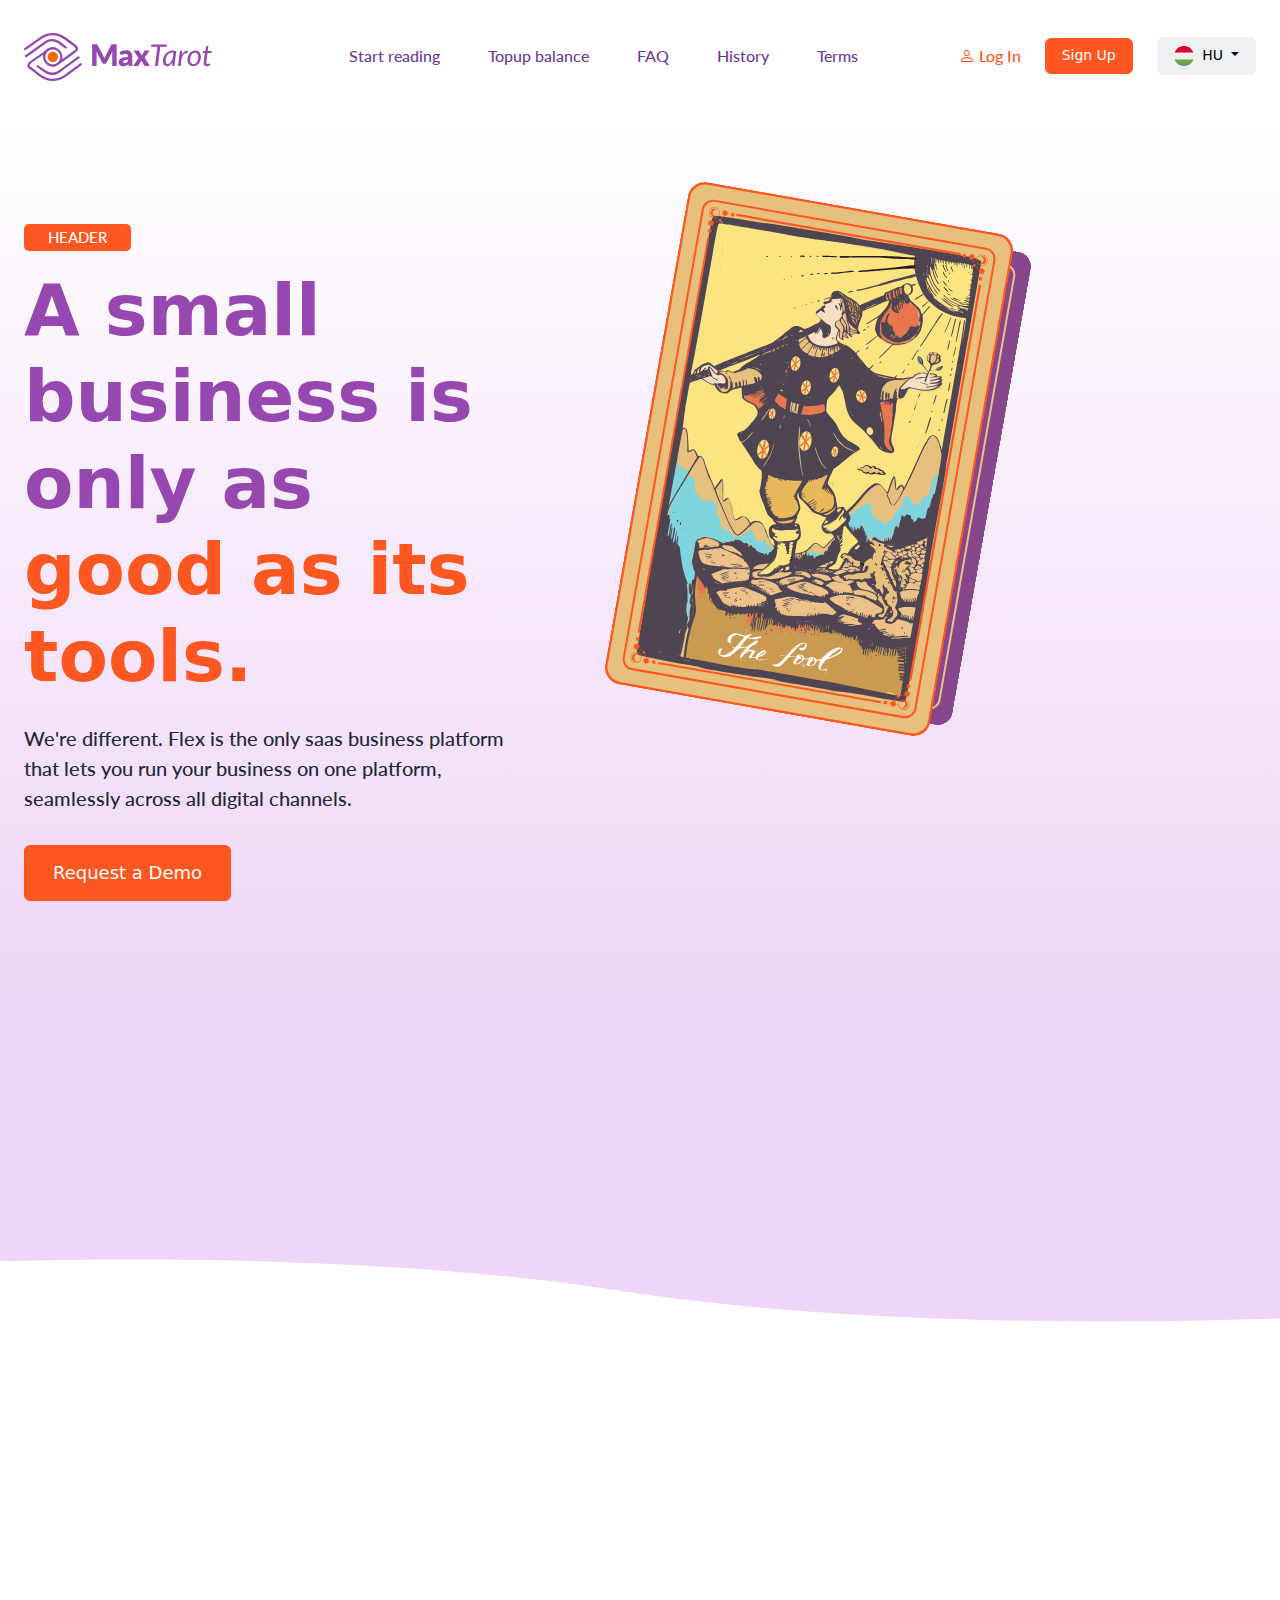
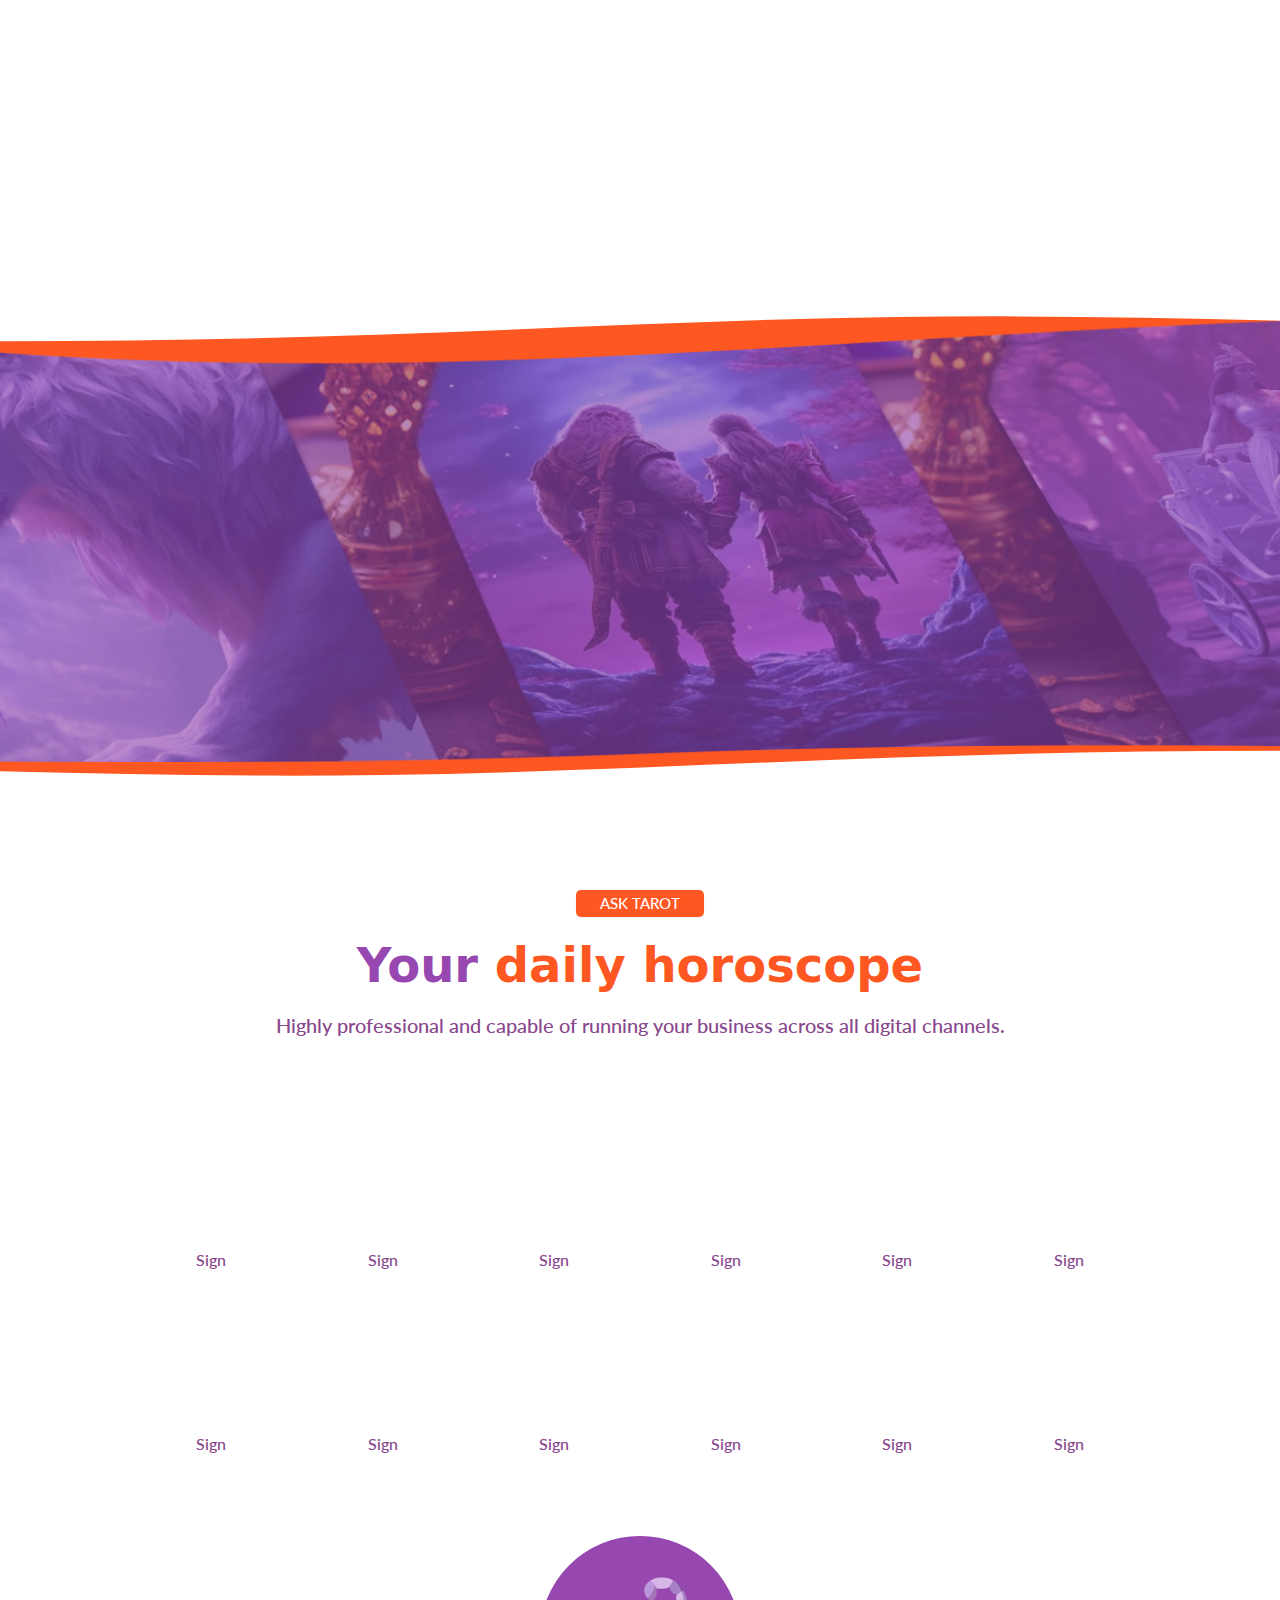
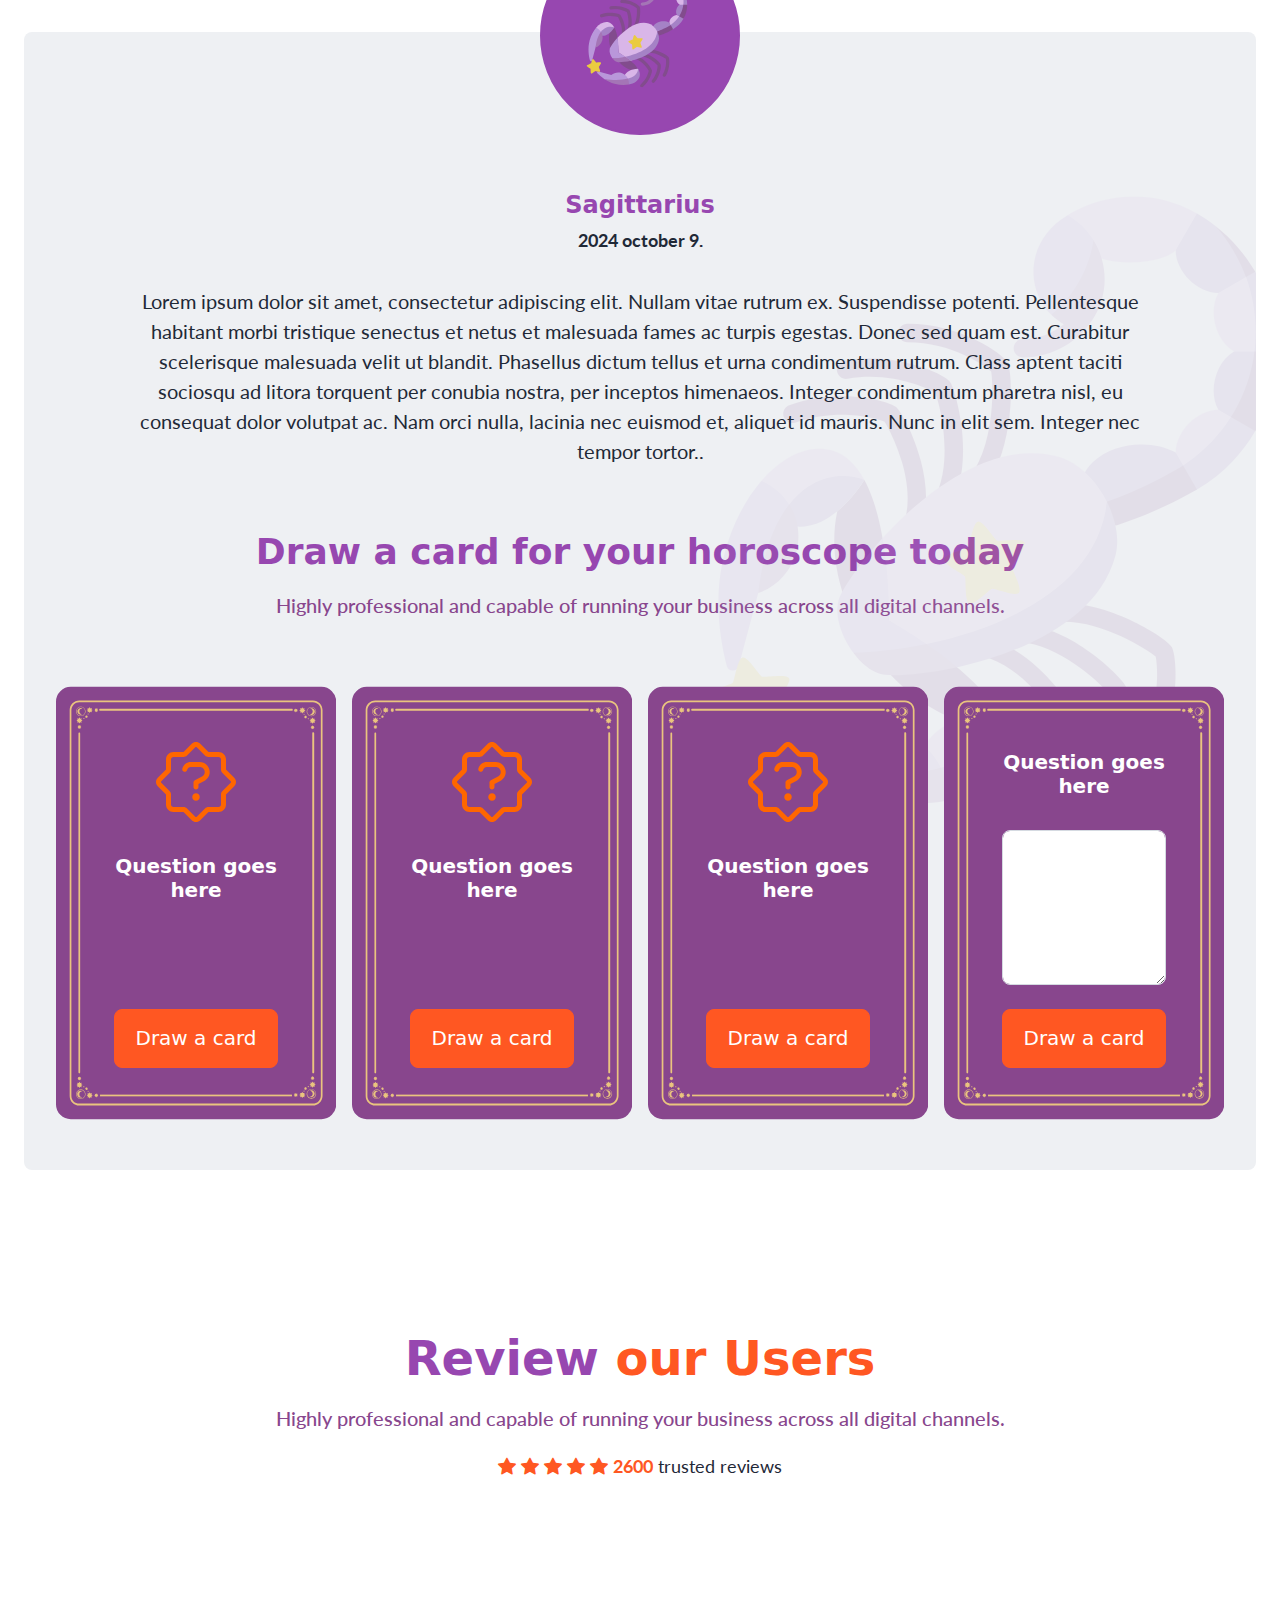
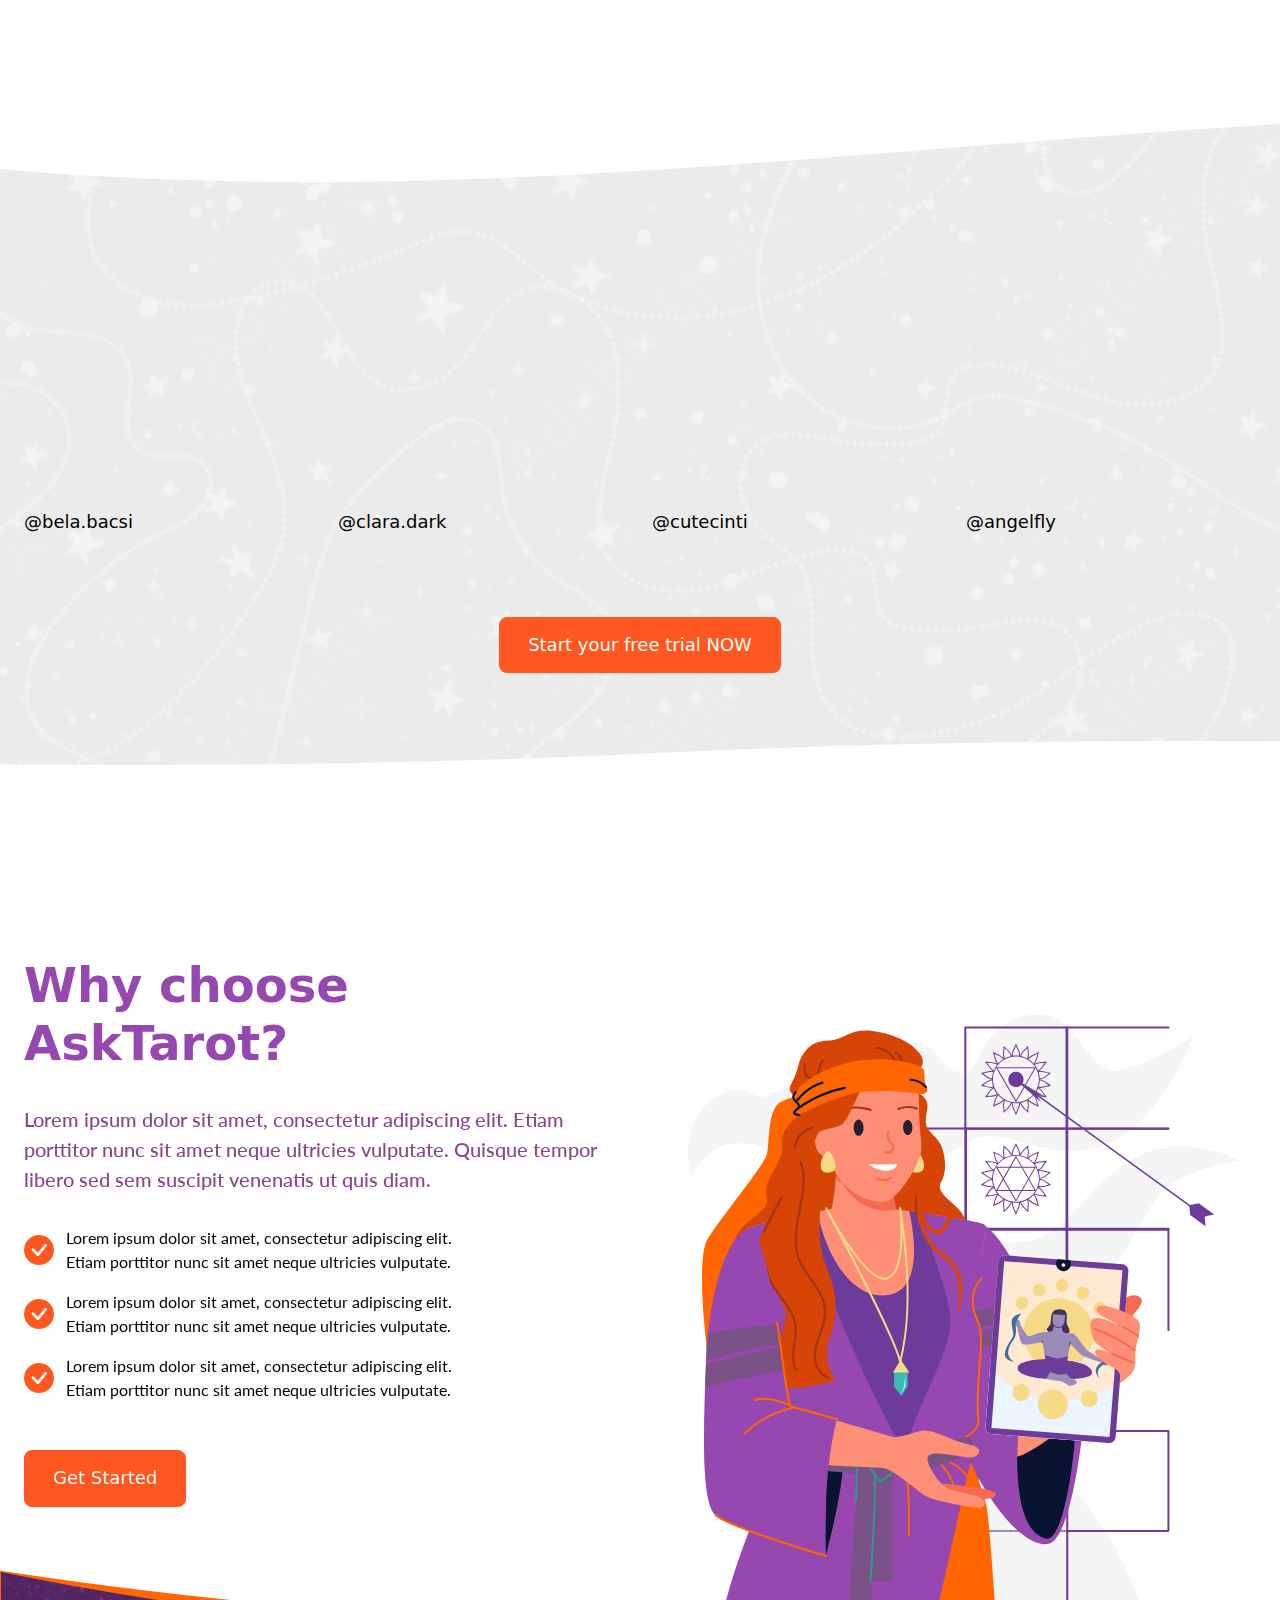
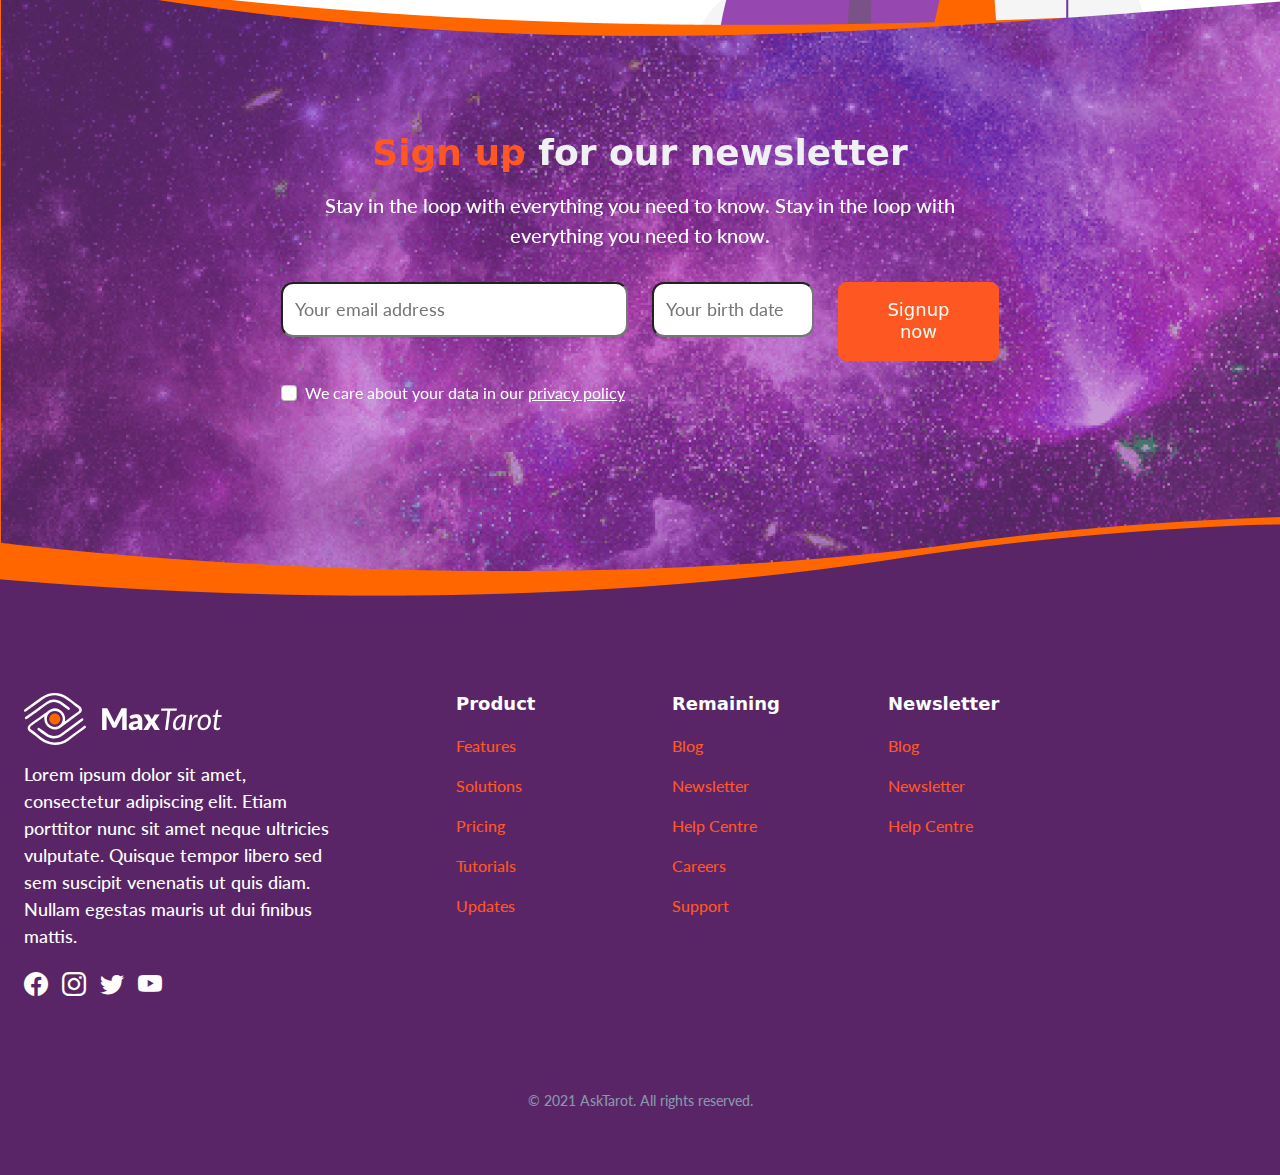
==== commit 6424d3c9: "Build v1.0" ====
--- a/index.html
+++ b/index.html
@@ -15,19 +15,20 @@
       <div class="position-relative">
         <nav class="navbar navbar-dark navbar-expand-lg py-5">
           <div class="container p-0">
-            <a class="navbar-brand" href="#"><img src="images/logo.svg" alt="logo"></a>
+            <a class="navbar-brand" href="index.html"><img src="images/logo.svg" alt="logo"></a>
             <div class="collapse navbar-collapse justify-content-center">
               <ul class="navbar-nav">
-                <li class="nav-item p-6"><a class="nav-link link-secondary p-0" href="#">Product</a></li>
-                <li class="nav-item p-6"><a class="nav-link link-secondary p-0" href="#">Features</a></li>
-                <li class="nav-item p-6"><a class="nav-link link-secondary p-0" href="#">Pricing</a></li>
-                <li class="nav-item p-6"><a class="nav-link link-secondary p-0" href="#">Resources</a></li>
+                <li class="nav-item p-6"><a class="nav-link link-secondary p-0" href="startreading.html">Start reading</a></li>
+                <li class="nav-item p-6"><a class="nav-link link-secondary p-0" href="topup.html">Topup balance</a></li>
+                <li class="nav-item p-6"><a class="nav-link link-secondary p-0" href="faq.html">FAQ</a></li>
+                <li class="nav-item p-6"><a class="nav-link link-secondary p-0" href="history.html">History</a></li>
+                <li class="nav-item p-6"><a class="nav-link link-secondary p-0" href="terms.html">Terms</a></li>
               </ul>
             </div>
             <div class="d-none d-lg-block">
               <div class="row align-items-center g-6">
-                <div class="col-auto"><a class="fs-11 link-primary fw-medium text-dark" href="#"><i class="bi bi-person me-1"></i>Log In</a></div>
-                <div class="col-auto"><a class="btn btn-success text-success-light shadow btn-sm" href="#">Sign Up</a></div>
+                <div class="col-auto"><a class="fs-11 link-primary fw-medium text-dark" href="signin.html"><i class="bi bi-person me-1"></i>Log In</a></div>
+                <div class="col-auto"><a class="btn btn-success text-success-light shadow btn-sm" href="signup.html">Sign Up</a></div>
                 <div class="col-auto">
                   <div class="dropdown">
                     <button class="btn btn-sm btn-light dropdown-toggle" type="button" id="languageDropdown" data-bs-toggle="dropdown" aria-expanded="false">
@@ -75,10 +76,11 @@
             </div>
             <div class="py-16">
               <ul class="nav nav-pills flex-column">
-                <li class="nav-item"><a class="nav-link link-secondary-dark bg-light-light" href="#">Product</a></li>
-                <li class="nav-item"><a class="nav-link link-secondary" href="#">Features</a></li>
-                <li class="nav-item"><a class="nav-link link-secondary" href="#">Pricing</a></li>
-                <li class="nav-item"><a class="nav-link link-secondary" href="#">Resources</a></li>
+                <li class="nav-item"><a class="nav-link link-secondary-dark bg-light-light" href="startreading.html">Start reading</a></li>
+                <li class="nav-item"><a class="nav-link link-secondary" href="topup.html">Topup balance</a></li>
+                <li class="nav-item"><a class="nav-link link-secondary" href="faq.html">FAQ</a></li>
+                <li class="nav-item"><a class="nav-link link-secondary" href="history.html">History</a></li>
+                <li class="nav-item"><a class="nav-link link-secondary" href="terms.html">Terms</a></li>
               </ul>
             </div>
             <div class="row align-items-center g-6">
@@ -111,7 +113,7 @@
         </div>
       </div>
     </section>
-    <section id="hero" class="position-relative overflow-hidden">
+    <section id="hero" class="position-relative overflow-hidden gradientbg">
 
       <div class="container">
         <div class="pt-16 pt-md-28 pb-0 pb-md-28 position-relative">
@@ -119,7 +121,7 @@
             <div class="col-12 col-md-6">
               <div class="mw-md-lg text-start">
                 <span class="mb-4 badge bg-success text-white text-uppercase shadow ">Header</span>
-                <h1 class="mb-6 font-heading fs-4 ">A small business is only as <span>good as its tools.</span></h1>
+                <h1 class="mb-6 font-heading fs-3">A small business is only as <span>good as its tools.</span></h1>
                 <p class="mb-8 fs-9 fw-medium">We're different. Flex is the only saas business platform that lets you run your business on one platform, seamlessly across all digital channels.</p>
                 <div class="row">
                   <div class="col-12 col-md-auto"><a class="btn btn-lg btn-success w-100 text-success-light shadow" href="#">Request a Demo</a></div>
@@ -143,7 +145,7 @@
         </div>
       </div>
     </section>
-    <section id="features" class="position-relative pt-20 overflow-hidden">
+    <section id="features" class="position-relative pt-20 overflow-hidden wavetop">
       
       <div class="position-relative container">
         <div class="row row-cols-2 row-cols-lg-6">
@@ -352,8 +354,8 @@
             <div class="mb-8 align-items-center g-16">
               <div class="text-center p-4">
                 <div class="position-relative mb-16 mw-md-5xl mx-auto">
-                  <h3 class="mb-2 fs-8 fw-semibold text-light-dark">Sagittarius</h3>
-                  <p class="mb-8 fs-10 text-secondary fw-medium">2024 october 9.</p>
+                  <h3 class="mb-2 fs-8 fw-bold color-secondary">Sagittarius</h3>
+                  <p class="mb-8 fs-10 fw-bold">2024 october 9.</p>
                   <div class="fs-9"><p>Lorem ipsum dolor sit amet, consectetur adipiscing elit. Nullam vitae rutrum ex. Suspendisse potenti. Pellentesque habitant morbi tristique senectus et netus et malesuada fames ac turpis egestas. Donec sed quam est. Curabitur scelerisque malesuada velit ut blandit. Phasellus dictum tellus et urna condimentum rutrum. Class aptent taciti sociosqu ad litora torquent per conubia nostra, per inceptos himenaeos. Integer condimentum pharetra nisl, eu consequat dolor volutpat ac. Nam orci nulla, lacinia nec euismod et, aliquet id mauris. Nunc in elit sem. Integer nec tempor tortor..</p></div>
                 </div>
                 <div class="">
@@ -563,7 +565,7 @@
         <div class="row g-16 text-white">
           <div class="col-12 col-md-6 col-lg-4 text-center text-md-start">
             <div class="mw-md-xs">
-              <div class="d-flex mb-4">
+              <div class="mb-4 m-auto-sm">
                 <a href="#">
                   <img src="images/logo-footer.svg" alt="logo">
                 </a>
--- a/css/custom.css
+++ b/css/custom.css
@@ -89,7 +89,8 @@
   --bs-border-radius-xl: 1rem;
   --bs-border-radius-2xl: 1.5rem;
   --bs-border-radius-pill: 9999px;
-  --bs-link-color: #9747b0;
+  --bs-link-color: #ff5722;
+  --bs-link-color-secondary: #9747b0;
   --bs-link-hover-color: #0e131f;
   --bs-code-color: #d63384;
   --bs-highlight-bg: #FEF5E7;
@@ -97,6 +98,13 @@
   --bg-light: #F5F5F5;
 
 }
+
+.dropdown-menu {
+  --bs-dropdown-link-hover-bg: #f8edfb;
+  --bs-dropdown-link-active-bg: #ff5722;
+
+}
+
 .btn-success {
   --bs-btn-color: #fff;
   --bs-btn-bg: #ff5722;
@@ -114,9 +122,30 @@
   --bs-btn-disabled-border-color: #ff5722;
 }
 
+.btn-outline-success {
+  --bs-btn-color: #ff5722;
+  --bs-btn-border-color: #ff5722;
+  --bs-btn-hover-color: #fff;
+  --bs-btn-hover-bg: #ff5722;
+  --bs-btn-hover-border-color: #ff5722;
+  --bs-btn-focus-shadow-rgb: 42, 209, 103;
+  --bs-btn-active-color: #fff;
+  --bs-btn-active-bg: #ff5722;
+  --bs-btn-active-border-color: #ff5722;
+  --bs-btn-active-shadow: inset 0 3px 5px rgba(0, 0, 0, 0.125);
+  --bs-btn-disabled-color: #ff5722;
+  --bs-btn-disabled-bg: transparent;
+  --bs-btn-disabled-border-color: #ff5722;
+  --bs-gradient: none;
+}
+
+.btn-xlg {
+  transform: scale(1.5);
+}
+
 h6, .h6, h5, .h5, h4, .h4, h3, .h3, h2, .h2, h1, .h1
 {
-  color: var( --bs-link-color) !important;
+  color: var( --bs-link-color-secondary) !important;
   line-height: 1.2;
 }
 
@@ -160,6 +189,11 @@
 .link-primary:hover {
   color: #ffffff !important;
 }
+.link-primary.text-dark:hover,.bg-white.text-success:hover {
+  color: #000000 !important;
+}
+
+
 
 .badge
 {
@@ -258,7 +292,31 @@
   }
 }
 
-#hero::after {
+.z-1
+{
+  z-index: 1;
+}
+.z-2
+{
+  z-index: 2;
+}
+.z-3
+{
+  z-index: 3;
+}
+
+.font-heading.fs-5,.font-heading.fs-3
+{
+  letter-spacing: -1;
+}
+
+.object-fit-cover{
+  object-fit: cover;
+  width: 100%;
+  height: 100%;
+}
+
+.gradientbg {
   content: '';
   position: absolute;
   top: 0;
@@ -280,7 +338,7 @@
   overflow:visible !important;
 }
 
-#features::before {
+#features::before,.wavebg::before {
   content: '';
   display: block;
   position: absolute;
@@ -289,29 +347,41 @@
   width: 100%;
   height: 100%;
   background: url(../images/white-wave-top.svg) no-repeat bottom;
-}
-
-#features .col-12:nth-child(1) {
+  z-index: 2;
+}
+.wavebgtop::before {
+  content: '';
+  transform: rotate(180deg);
+  position: absolute;
+  top: 0;
+  left: 0;
+  width: 100%;
+  height: 100%;
+  background: url(../images/white-wave-top.svg) no-repeat bottom;
+  z-index: 2;
+}
+
+#features .col-6:nth-child(1) {
   margin-top: -80px;
 }
 
-#features .col-12:nth-child(2) {
+#features .col-6:nth-child(2) {
   margin-top: 90px;
 }
 
-#features .col-12:nth-child(3) {
+#features .col-6:nth-child(3) {
   margin-top: 0px;
 }
 
-#features .col-12:nth-child(4) {
+#features .col-6:nth-child(4) {
   margin-top: 60px;
 }
 
-#features .col-12:nth-child(5) {
+#features .col-6:nth-child(5) {
   margin-top: -70px;
 }
 
-#features .col-12:nth-child(6) {
+#features .col-6:nth-child(6) {
   margin-top: 30px;
 }
 
@@ -362,7 +432,7 @@
 }
 
 #horoscope .horoscope-icons .col:hover img{
-  border:2px solid var( --bs-link-color);  
+  border:2px solid var( --bs-link-color-secondary);  
 }
 #viewsign {
   padding-top: 10rem !important;
@@ -378,9 +448,9 @@
 }
 
 #viewsign .text-center img.horoscopehighlight{
-  border:2px solid var(--bs-link-color);  
+  border:2px solid var(--bs-link-color-secondary);  
   border-radius: 9999px;
-  background-color: var(--bs-link-color);
+  background-color: var(--bs-link-color-secondary);
   margin-top: -6rem;
 }
 
@@ -398,10 +468,11 @@
   min-height: 642px;
   background: transparent url('../images/bg-newsletter.png') no-repeat;
   z-index: 10;
+  margin-bottom: -5rem;
 }
 
 #footer{
-  margin-top: -5rem;
+
   z-index: 9;
 }
 
@@ -424,6 +495,21 @@
 
 }
 
+.readcontent blockquote{
+  border-left: 3px solid var(--bs-link-color);
+  padding-left: 1rem;
+  font-size: 2rem !important;
+  margin-top: 2rem;
+  margin-bottom: 2rem;
+  font-weight: 100;
+}
+
+.readcontent p{font-size: 1.1rem;}
+
+.readcontent blockquote p{
+  font-size: 1.5rem !important;
+  font-weight: 100;
+}
 
 
 @media (min-width: 768px) {
@@ -461,6 +547,33 @@
     right: 0;
   }
 
+  #features .col-6:nth-child(1) {
+    margin-top: -50px;
+  }
+  
+  #features .col-6:nth-child(2) {
+    margin-top: 90px;
+  }
+  
+  #features .col-6:nth-child(3) {
+    margin-top: -130px;
+  }
+  
+  #features .col-6:nth-child(4) {
+    margin-top: 40px;
+  }
+  
+  #features .col-6:nth-child(5) {
+    margin-top: -160px;
+  }
+  
+  #features .col-6:nth-child(6) {
+    margin-top: 20px;
+  }
+  
+  #newsletter{
+    margin-bottom: -2rem;
+  }
 }
 
 @media (max-width: 390px) {
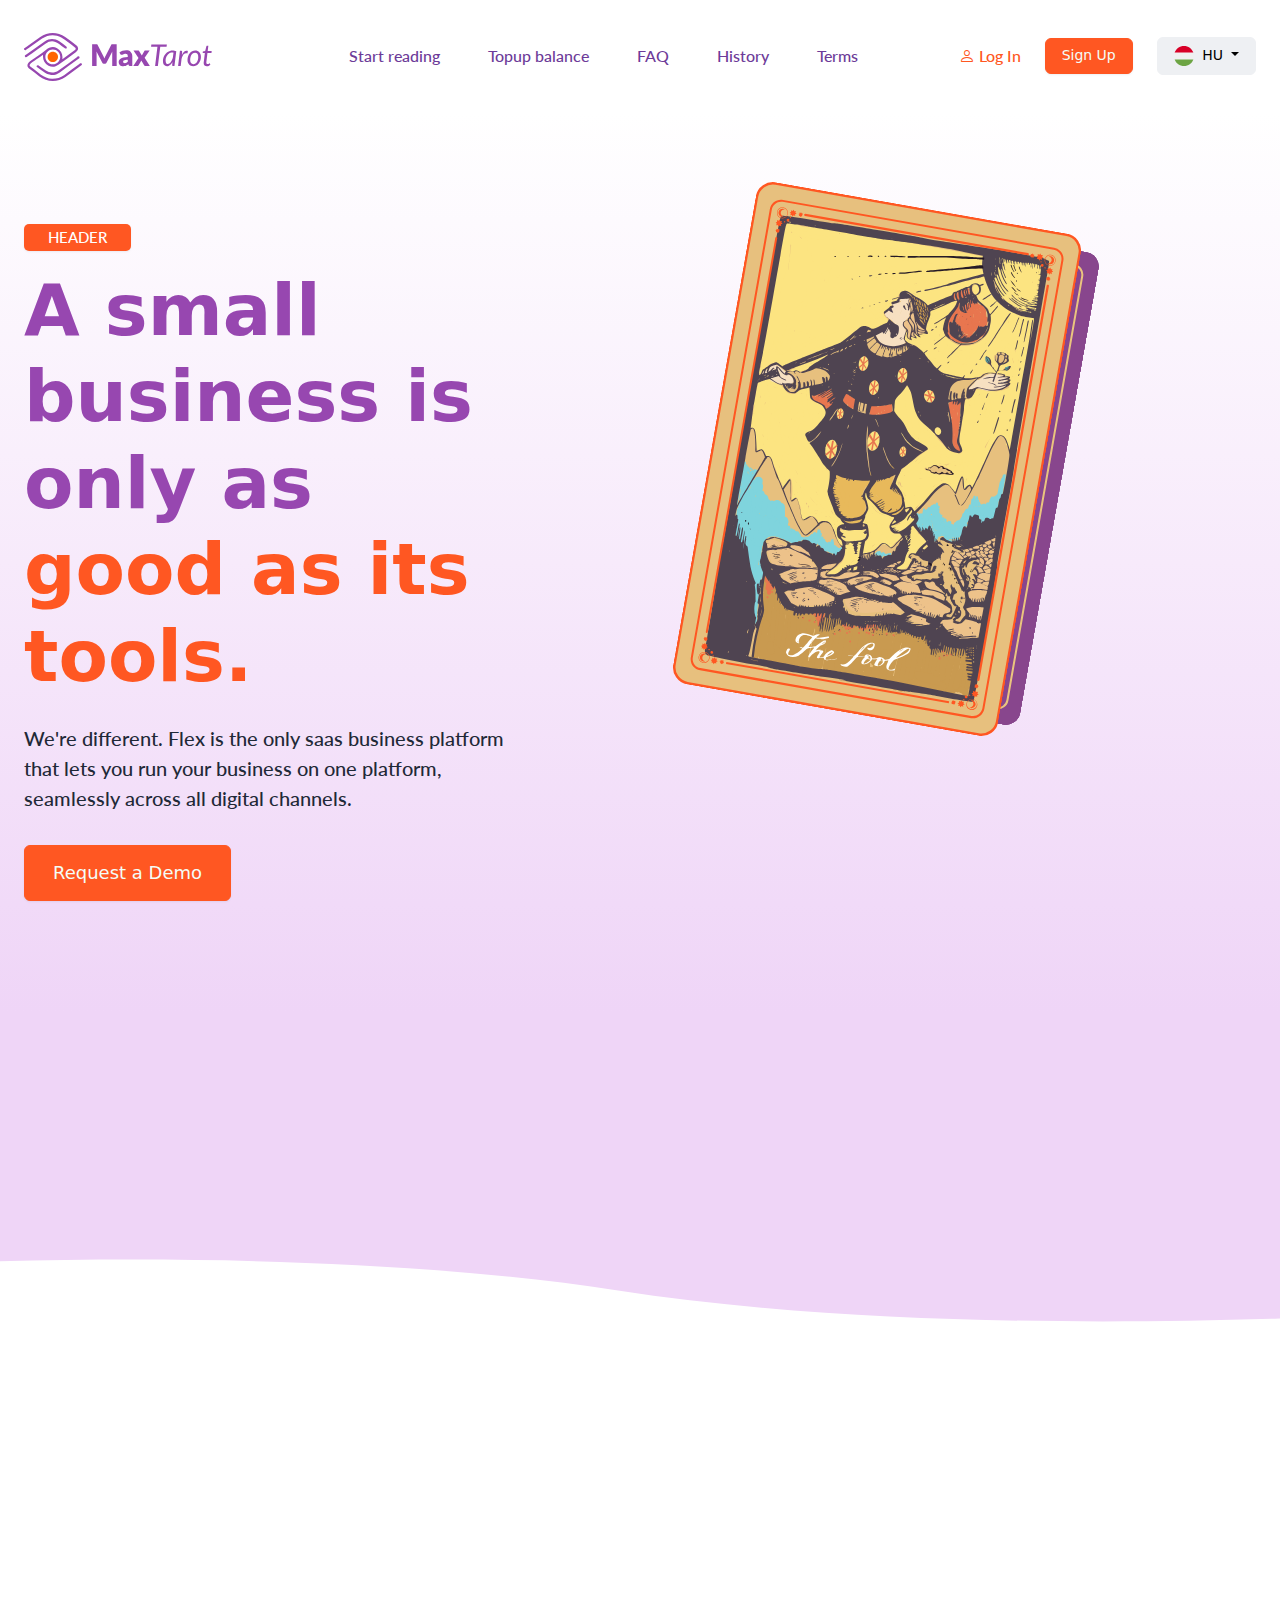
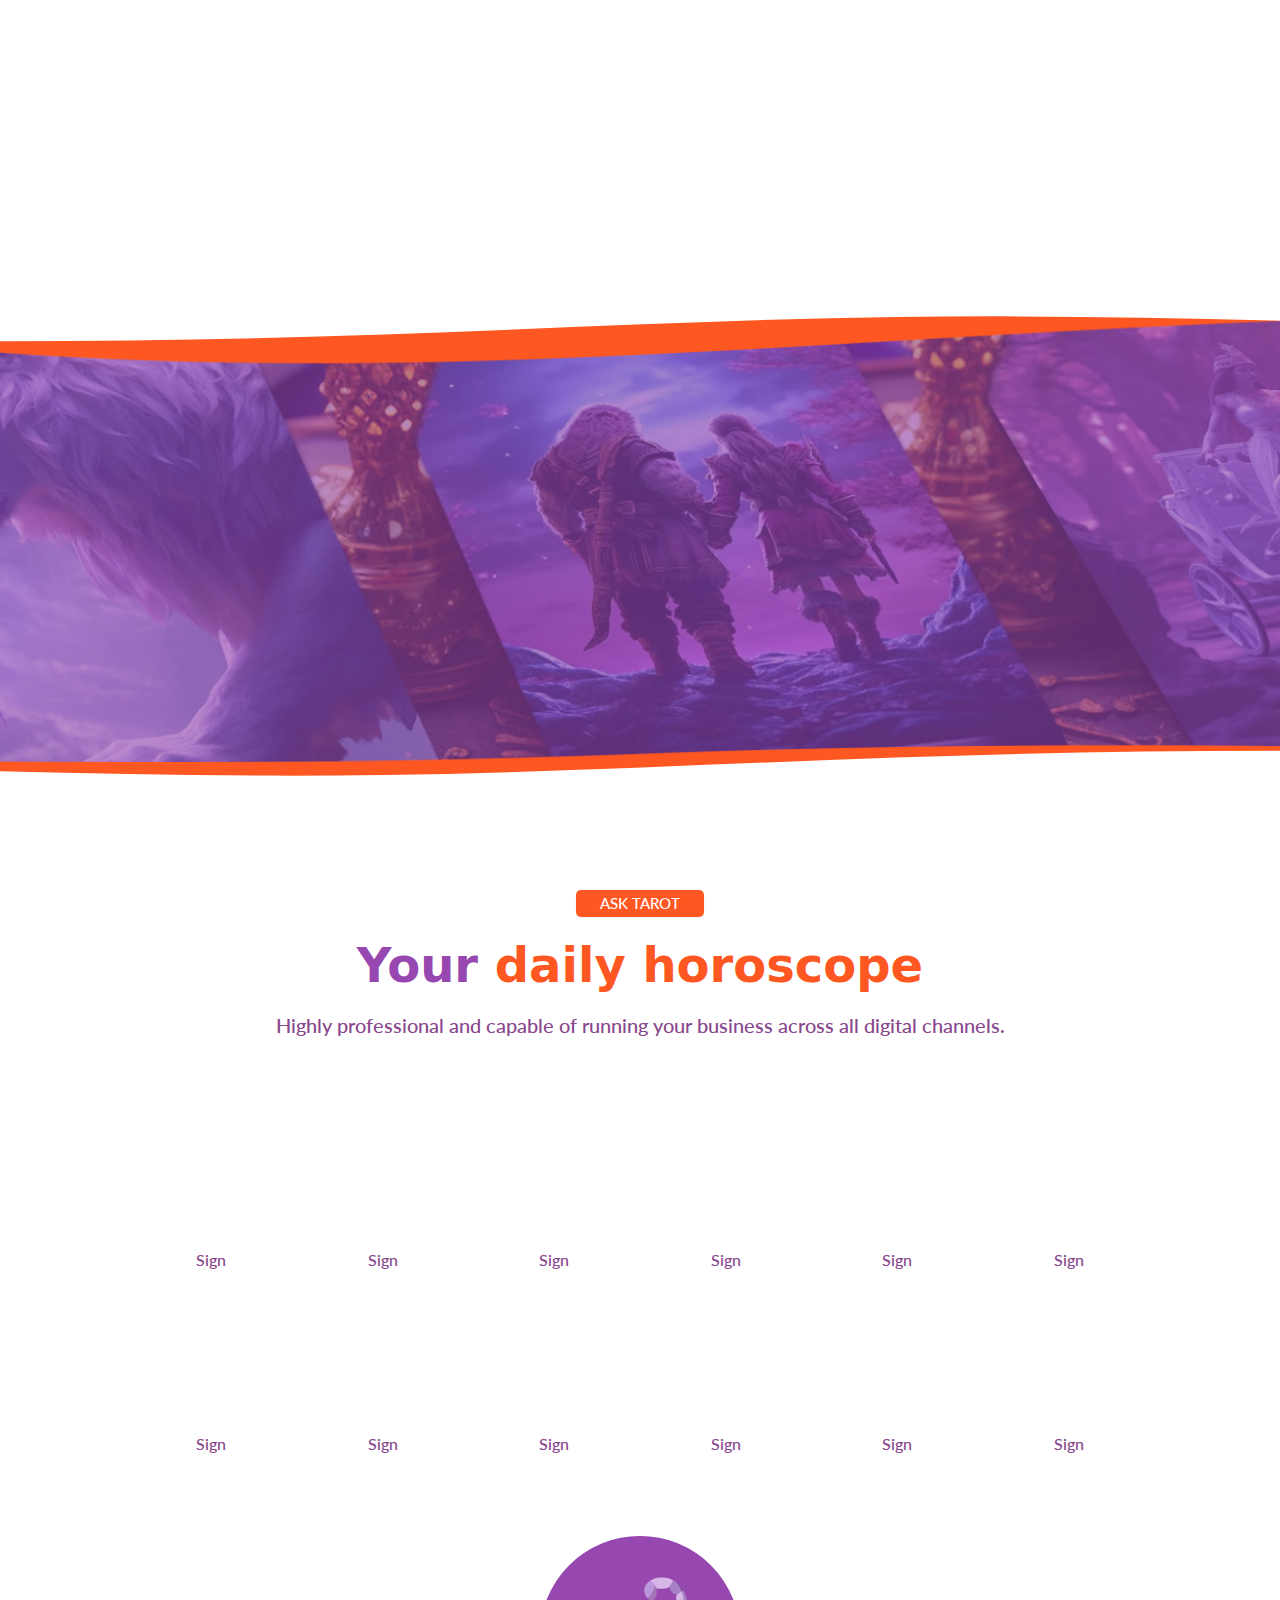
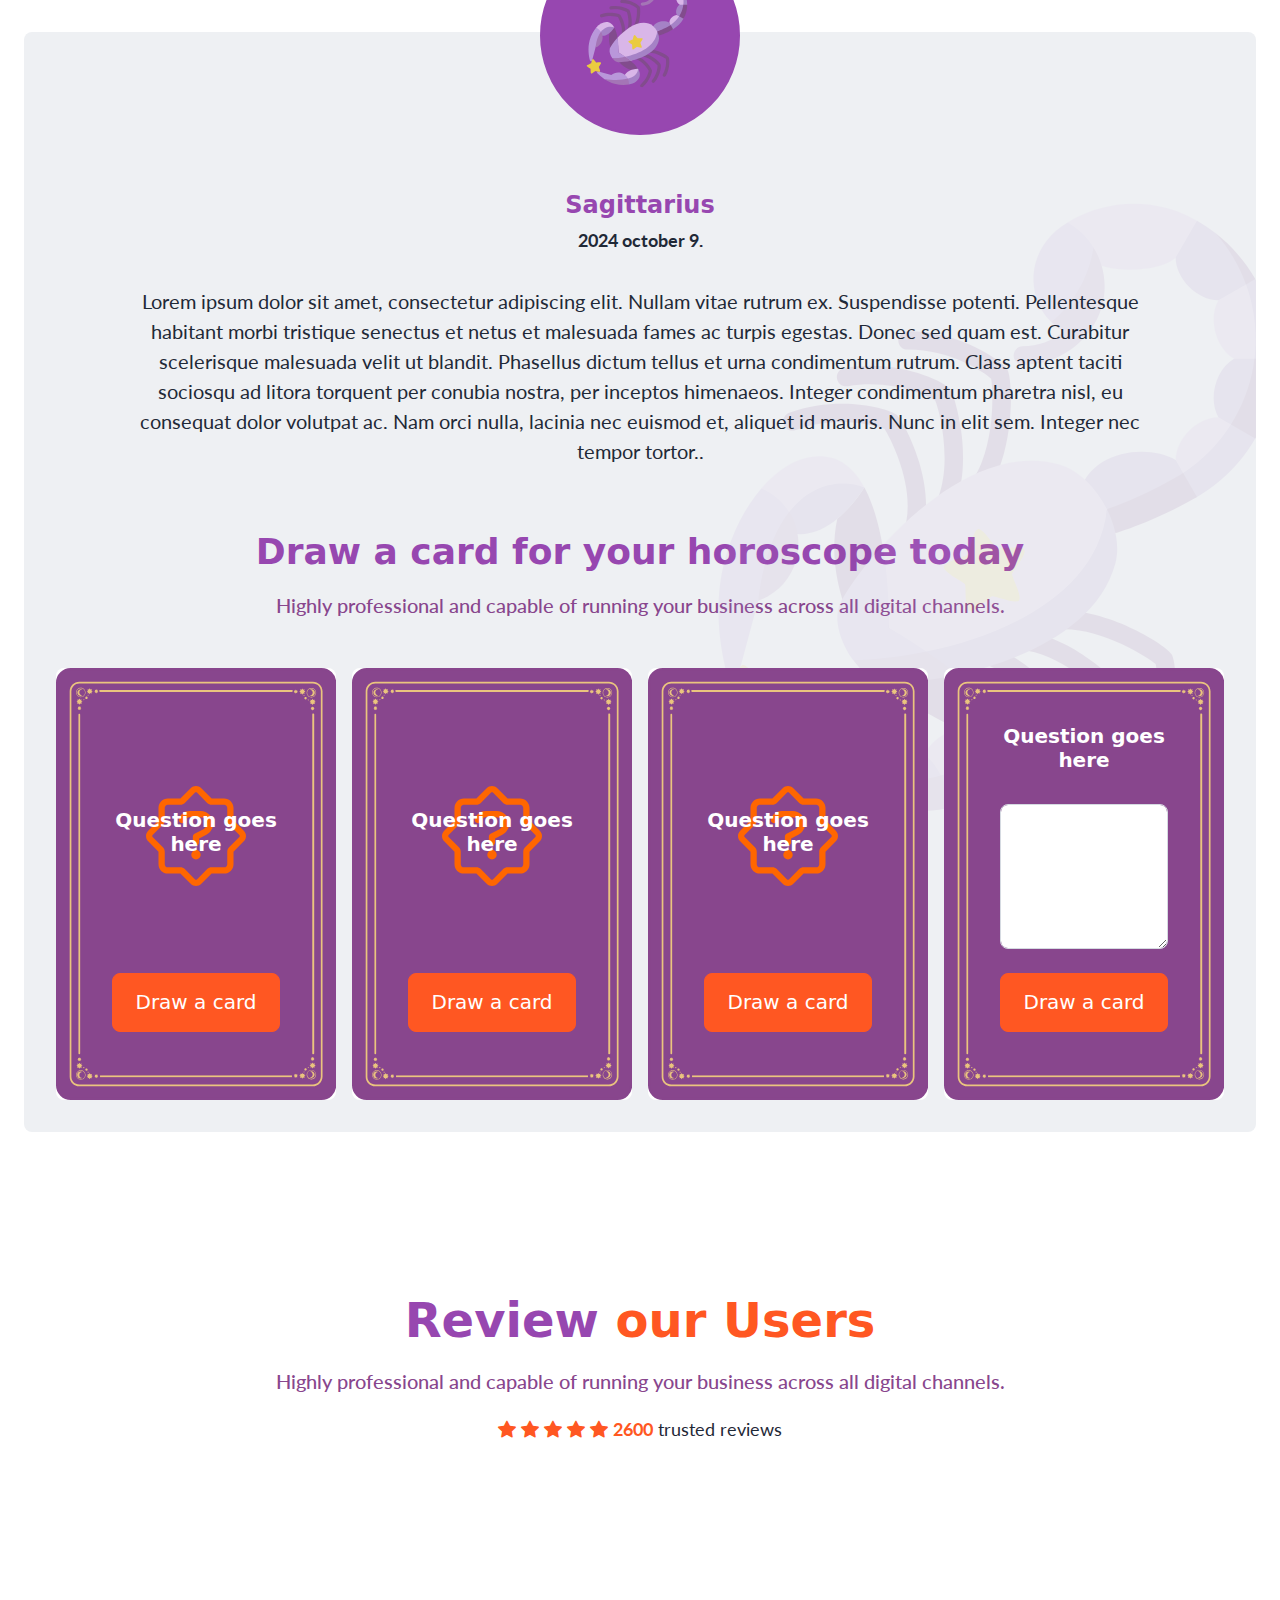
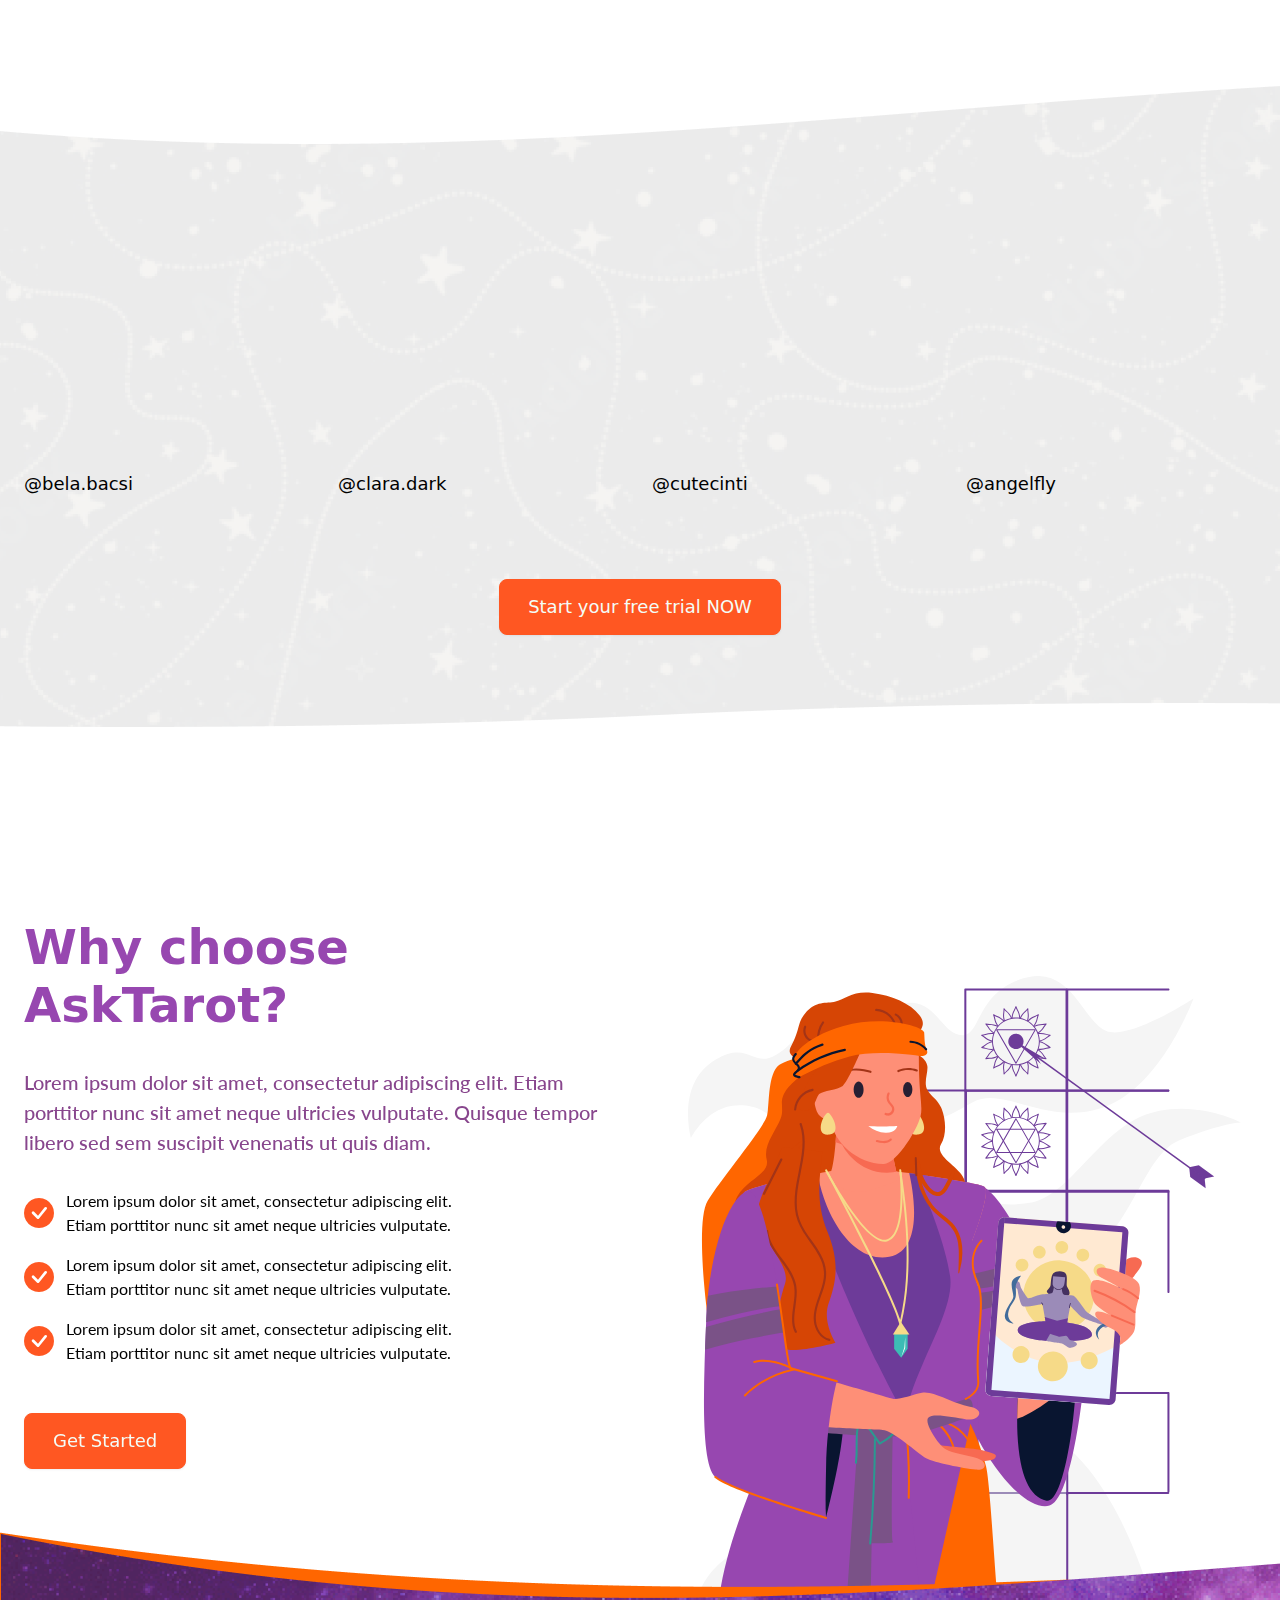
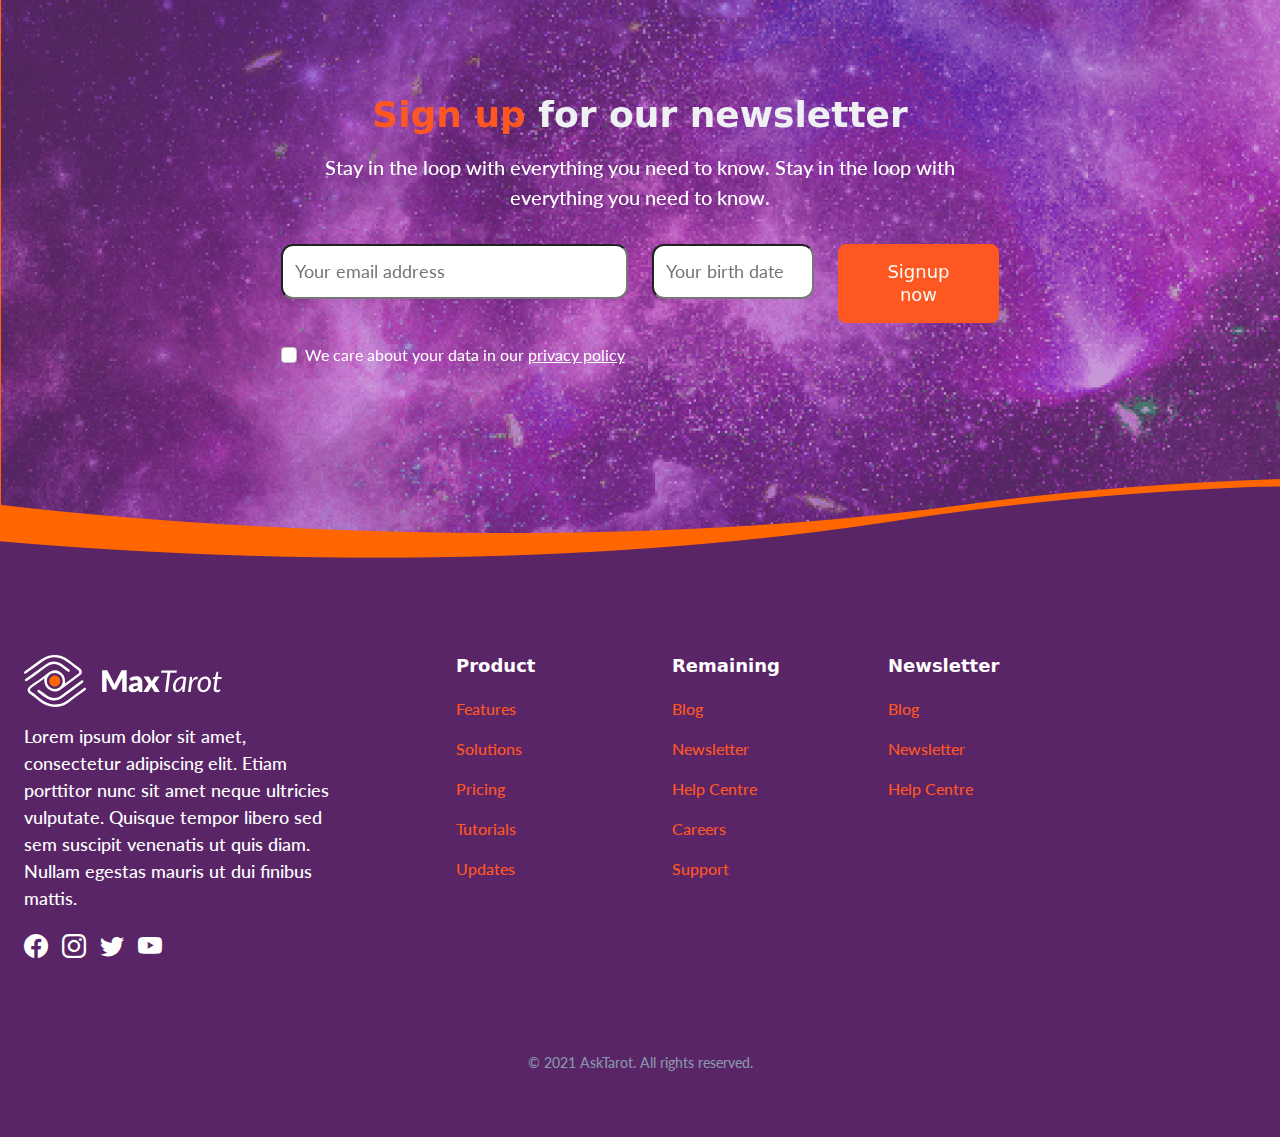
==== commit 7763f075: "New detailed history page + flags + some CSS updates" ====
--- a/index.html
+++ b/index.html
@@ -368,54 +368,65 @@
             <div class="row justify-content-center row-cols-1 row-cols-sm-2 row-cols-md-2 row-cols-lg-4 g-4 px-8 mb-8">
               <div>
                 <div class="card text-center h-100 border-0">
-                  <div class="card-header text-light bg-transparent border-bottom-0">
-                    <br><img src="images/question.svg" alt="" width="80">             
-                  </div>
-                  <div class="card-body">
-                    <h5 class="mt-2  text-white">Question goes here</h5>
-                  </div>
-                  <div class="card-footer border-top-0 pb-7 bg-transparent">
-                    <a href="#" class="btn btn-success fs-9 w-100">Draw a card</a>
-                  </div>
+                    <img src="images/cards/card-empty.svg" alt="" class="w-100">      
+                    <div class="position-absolute top-0 start-0 w-100 h-100 p-3 p-md-10">   
+                      <div class="d-flex flex-column h-100">    
+                        <div class="card-body align-content-center">
+                          <h5 class="mt-auto text-white text-center">Question goes here</h5>
+                        </div>
+                        <div class="card-footer border-top-0 pb-7 bg-transparent">
+                          <a href="#" class="btn btn-success fs-9 w-100">Draw a card</a>
+                        </div>
+                      </div>
+                    </div>
                 </div>
               </div>
               <div>
                 <div class="card text-center h-100 border-0">
-                  <div class="card-header text-light bg-transparent border-bottom-0">
-                    <br><img src="images/question.svg" alt="" width="80">             
+                  <img src="images/cards/card-empty.svg" alt="" class="w-100">      
+                  <div class="position-absolute top-0 start-0 w-100 h-100 p-3 p-md-10">   
+                    <div class="d-flex flex-column h-100">    
+                      <div class="card-body align-content-center">
+                        <h5 class="mt-auto text-white text-center">Question goes here</h5>
+                      </div>
+                      <div class="card-footer border-top-0 pb-7 bg-transparent">
+                        <a href="#" class="btn btn-success fs-9 w-100">Draw a card</a>
+                      </div>
+                    </div>
                   </div>
-                  <div class="card-body">
-                    <h5 class="mt-2  text-white">Question goes here</h5>
-                  </div>
-                  <div class="card-footer border-top-0 pb-7 bg-transparent">
-                    <a href="#" class="btn btn-success fs-9 w-100">Draw a card</a>
-                  </div>
-                </div>
+              </div>
               </div>
               <div>
                 <div class="card text-center h-100 border-0">
-                  <div class="card-header text-light bg-transparent border-bottom-0">
-                    <br><img src="images/question.svg" alt="" width="80">             
+                  <img src="images/cards/card-empty.svg" alt="" class="w-100">      
+                  <div class="position-absolute top-0 start-0 w-100 h-100 p-3 p-md-10">   
+                    <div class="d-flex flex-column h-100">    
+                      <div class="card-body align-content-center">
+                        <h5 class="mt-auto text-white text-center">Question goes here</h5>
+                      </div>
+                      <div class="card-footer border-top-0 pb-7 bg-transparent">
+                        <a href="#" class="btn btn-success fs-9 w-100">Draw a card</a>
+                      </div>
+                    </div>
                   </div>
-                  <div class="card-body">
-                    <h5 class="mt-2  text-white">Question goes here</h5>
-                  </div>
-                  <div class="card-footer border-top-0 pb-7 bg-transparent">
-                    <a href="#" class="btn btn-success fs-9 w-100">Draw a card</a>
-                  </div>
-                </div>
+              </div>
               </div>
 
               <div>
                 <div class="card text-center h-100 border-0">
-                  <div class="card-header text-light bg-transparent border-bottom-0">
-                    <br><h5 class="mt-2 text-white">Question goes here</h5>           
-                  </div>
-                    <div class="card-body">
-                      <textarea class="form-control h-100"></textarea>
+                  <img src="images/cards/card-empty.svg" alt="" class="w-100">      
+                  <div class="position-absolute top-0 start-0 w-100 h-100 p-3 p-md-10">   
+                    <div class="d-flex flex-column h-100">    
+                      <div class="card-header text-light bg-transparent border-bottom-0">
+                        <h5 class="mt-2 text-white">Question goes here</h5>           
+                      </div>
+                      <div class="card-body align-content-center h-100">
+                        <textarea class="form-control h-100"></textarea>
+                      </div>
+                      <div class="card-footer border-top-0 pb-7 bg-transparent">
+                        <a href="#" class="btn btn-success fs-9 w-100">Draw a card</a>
+                      </div>
                     </div>
-                  <div class="card-footer border-top-0 pb-7 bg-transparent">
-                    <a href="#" class="btn btn-success fs-9 w-100">Draw a card</a>
                   </div>
                 </div>
               </div>
--- a/css/custom.css
+++ b/css/custom.css
@@ -202,14 +202,25 @@
   --bs-badge-padding-x: 1.5rem;
 }
 
+.tarot-deck {
+  height: 160px;
+}
+
 .card-wrapper {
-  top: 0;
-  transition: top 0.3s ease-in-out;
-}
-
-.card-wrapper:hover,.selected {
-  top: -40px;
-}
+  transition: transform 0.4s ease-in-out;
+}
+
+.card-wrapper:hover {
+  transform: translateY(-40px);
+
+}
+
+.tarot-card {
+  max-width: 100px;
+  height: auto;
+}
+
+
 
 .tarot-card {
   width: 130px; 
@@ -228,6 +239,7 @@
   position: relative;
   width: 560px;
   height: 460px;
+  margin-left: 80px;
 }
 
 /* homepage */
@@ -454,10 +466,26 @@
   margin-top: -6rem;
 }
 
-#viewsign .card{
-  padding: 15%;
-  background: url('../images/cards/card-empty.svg') no-repeat;
-  background-size: 100% 100%; 
+#viewsign .card .card-body{
+  background:transparent url(../images/question.svg) center center no-repeat;
+  background-size: 100px;
+}
+
+#historydetails .text-center img.answerhighlight{
+  border:2px solid var(--bs-link-color-secondary);  
+  border-radius: 20px;
+  background-color: var(--bs-link-color-secondary);
+  margin-top: -4rem;
+}
+
+#historydetails img.detail-bg{
+  position: absolute;
+  top: 0%;
+  left:90%;
+  transform: translateX(-50%);
+  width: 30%;
+  opacity: 0.1;
+  border-radius: 40px;
 }
 
 
@@ -512,14 +540,11 @@
 }
 
 
-@media (min-width: 768px) {
-  #viewsign .card{
-    min-height:470px;
-  }
-}
+
 @media (max-width: 768px) {
   .cards-stack{
     height: 300px;
+    margin-left: 30px;
   }
   .homepage .cards-stack img{
     left: 65px;
@@ -530,10 +555,6 @@
 }
 
 @media (max-width: 575px) {
-  #viewsign .card{
-    padding: 20% 10%;
-    min-height:470px;
-  }
 
   #features .col-12 {
     margin-top: 0 !important;
@@ -574,13 +595,17 @@
   #newsletter{
     margin-bottom: -2rem;
   }
+
+  #historydetails img.detail-bg{
+
+    width: 70%;
+
+  }
+  
 }
 
 @media (max-width: 390px) {
-  #viewsign .card{
-    padding: 10% 10%;
-    min-height:inherit;
-  }
+
 }
 
 
@@ -589,4 +614,5 @@
 
 
 [data-aos][data-aos][data-aos-duration="50"],body[data-aos-duration="50"] [data-aos]{transition-duration:50ms}[data-aos][data-aos][data-aos-delay="50"],body[data-aos-delay="50"] [data-aos]{transition-delay:0}[data-aos][data-aos][data-aos-delay="50"].aos-animate,body[data-aos-delay="50"] [data-aos].aos-animate{transition-delay:50ms}[data-aos][data-aos][data-aos-duration="100"],body[data-aos-duration="100"] [data-aos]{transition-duration:.1s}[data-aos][data-aos][data-aos-delay="100"],body[data-aos-delay="100"] [data-aos]{transition-delay:0}[data-aos][data-aos][data-aos-delay="100"].aos-animate,body[data-aos-delay="100"] [data-aos].aos-animate{transition-delay:.1s}[data-aos][data-aos][data-aos-duration="150"],body[data-aos-duration="150"] [data-aos]{transition-duration:.15s}[data-aos][data-aos][data-aos-delay="150"],body[data-aos-delay="150"] [data-aos]{transition-delay:0}[data-aos][data-aos][data-aos-delay="150"].aos-animate,body[data-aos-delay="150"] [data-aos].aos-animate{transition-delay:.15s}[data-aos][data-aos][data-aos-duration="200"],body[data-aos-duration="200"] [data-aos]{transition-duration:.2s}[data-aos][data-aos][data-aos-delay="200"],body[data-aos-delay="200"] [data-aos]{transition-delay:0}[data-aos][data-aos][data-aos-delay="200"].aos-animate,body[data-aos-delay="200"] [data-aos].aos-animate{transition-delay:.2s}[data-aos][data-aos][data-aos-duration="250"],body[data-aos-duration="250"] [data-aos]{transition-duration:.25s}[data-aos][data-aos][data-aos-delay="250"],body[data-aos-delay="250"] [data-aos]{transition-delay:0}[data-aos][data-aos][data-aos-delay="250"].aos-animate,body[data-aos-delay="250"] [data-aos].aos-animate{transition-delay:.25s}[data-aos][data-aos][data-aos-duration="300"],body[data-aos-duration="300"] [data-aos]{transition-duration:.3s}[data-aos][data-aos][data-aos-delay="300"],body[data-aos-delay="300"] [data-aos]{transition-delay:0}[data-aos][data-aos][data-aos-delay="300"].aos-animate,body[data-aos-delay="300"] [data-aos].aos-animate{transition-delay:.3s}[data-aos][data-aos][data-aos-duration="350"],body[data-aos-duration="350"] [data-aos]{transition-duration:.35s}[data-aos][data-aos][data-aos-delay="350"],body[data-aos-delay="350"] [data-aos]{transition-delay:0}[data-aos][data-aos][data-aos-delay="350"].aos-animate,body[data-aos-delay="350"] [data-aos].aos-animate{transition-delay:.35s}[data-aos][data-aos][data-aos-duration="400"],body[data-aos-duration="400"] [data-aos]{transition-duration:.4s}[data-aos][data-aos][data-aos-delay="400"],body[data-aos-delay="400"] [data-aos]{transition-delay:0}[data-aos][data-aos][data-aos-delay="400"].aos-animate,body[data-aos-delay="400"] [data-aos].aos-animate{transition-delay:.4s}[data-aos][data-aos][data-aos-duration="450"],body[data-aos-duration="450"] [data-aos]{transition-duration:.45s}[data-aos][data-aos][data-aos-delay="450"],body[data-aos-delay="450"] [data-aos]{transition-delay:0}[data-aos][data-aos][data-aos-delay="450"].aos-animate,body[data-aos-delay="450"] [data-aos].aos-animate{transition-delay:.45s}[data-aos][data-aos][data-aos-duration="500"],body[data-aos-duration="500"] [data-aos]{transition-duration:.5s}[data-aos][data-aos][data-aos-delay="500"],body[data-aos-delay="500"] [data-aos]{transition-delay:0}[data-aos][data-aos][data-aos-delay="500"].aos-animate,body[data-aos-delay="500"] [data-aos].aos-animate{transition-delay:.5s}[data-aos][data-aos][data-aos-duration="550"],body[data-aos-duration="550"] [data-aos]{transition-duration:.55s}[data-aos][data-aos][data-aos-delay="550"],body[data-aos-delay="550"] [data-aos]{transition-delay:0}[data-aos][data-aos][data-aos-delay="550"].aos-animate,body[data-aos-delay="550"] [data-aos].aos-animate{transition-delay:.55s}[data-aos][data-aos][data-aos-duration="600"],body[data-aos-duration="600"] [data-aos]{transition-duration:.6s}[data-aos][data-aos][data-aos-delay="600"],body[data-aos-delay="600"] [data-aos]{transition-delay:0}[data-aos][data-aos][data-aos-delay="600"].aos-animate,body[data-aos-delay="600"] [data-aos].aos-animate{transition-delay:.6s}[data-aos][data-aos][data-aos-duration="650"],body[data-aos-duration="650"] [data-aos]{transition-duration:.65s}[data-aos][data-aos][data-aos-delay="650"],body[data-aos-delay="650"] [data-aos]{transition-delay:0}[data-aos][data-aos][data-aos-delay="650"].aos-animate,body[data-aos-delay="650"] [data-aos].aos-animate{transition-delay:.65s}[data-aos][data-aos][data-aos-duration="700"],body[data-aos-duration="700"] [data-aos]{transition-duration:.7s}[data-aos][data-aos][data-aos-delay="700"],body[data-aos-delay="700"] [data-aos]{transition-delay:0}[data-aos][data-aos][data-aos-delay="700"].aos-animate,body[data-aos-delay="700"] [data-aos].aos-animate{transition-delay:.7s}[data-aos][data-aos][data-aos-duration="750"],body[data-aos-duration="750"] [data-aos]{transition-duration:.75s}[data-aos][data-aos][data-aos-delay="750"],body[data-aos-delay="750"] [data-aos]{transition-delay:0}[data-aos][data-aos][data-aos-delay="750"].aos-animate,body[data-aos-delay="750"] [data-aos].aos-animate{transition-delay:.75s}[data-aos][data-aos][data-aos-duration="800"],body[data-aos-duration="800"] [data-aos]{transition-duration:.8s}[data-aos][data-aos][data-aos-delay="800"],body[data-aos-delay="800"] [data-aos]{transition-delay:0}[data-aos][data-aos][data-aos-delay="800"].aos-animate,body[data-aos-delay="800"] [data-aos].aos-animate{transition-delay:.8s}[data-aos][data-aos][data-aos-duration="850"],body[data-aos-duration="850"] [data-aos]{transition-duration:.85s}[data-aos][data-aos][data-aos-delay="850"],body[data-aos-delay="850"] [data-aos]{transition-delay:0}[data-aos][data-aos][data-aos-delay="850"].aos-animate,body[data-aos-delay="850"] [data-aos].aos-animate{transition-delay:.85s}[data-aos][data-aos][data-aos-duration="900"],body[data-aos-duration="900"] [data-aos]{transition-duration:.9s}[data-aos][data-aos][data-aos-delay="900"],body[data-aos-delay="900"] [data-aos]{transition-delay:0}[data-aos][data-aos][data-aos-delay="900"].aos-animate,body[data-aos-delay="900"] [data-aos].aos-animate{transition-delay:.9s}[data-aos][data-aos][data-aos-duration="950"],body[data-aos-duration="950"] [data-aos]{transition-duration:.95s}[data-aos][data-aos][data-aos-delay="950"],body[data-aos-delay="950"] [data-aos]{transition-delay:0}[data-aos][data-aos][data-aos-delay="950"].aos-animate,body[data-aos-delay="950"] [data-aos].aos-animate{transition-delay:.95s}[data-aos][data-aos][data-aos-duration="1000"],body[data-aos-duration="1000"] [data-aos]{transition-duration:1s}[data-aos][data-aos][data-aos-delay="1000"],body[data-aos-delay="1000"] [data-aos]{transition-delay:0}[data-aos][data-aos][data-aos-delay="1000"].aos-animate,body[data-aos-delay="1000"] [data-aos].aos-animate{transition-delay:1s}[data-aos][data-aos][data-aos-duration="1050"],body[data-aos-duration="1050"] [data-aos]{transition-duration:1.05s}[data-aos][data-aos][data-aos-delay="1050"],body[data-aos-delay="1050"] [data-aos]{transition-delay:0}[data-aos][data-aos][data-aos-delay="1050"].aos-animate,body[data-aos-delay="1050"] [data-aos].aos-animate{transition-delay:1.05s}[data-aos][data-aos][data-aos-duration="1100"],body[data-aos-duration="1100"] [data-aos]{transition-duration:1.1s}[data-aos][data-aos][data-aos-delay="1100"],body[data-aos-delay="1100"] [data-aos]{transition-delay:0}[data-aos][data-aos][data-aos-delay="1100"].aos-animate,body[data-aos-delay="1100"] [data-aos].aos-animate{transition-delay:1.1s}[data-aos][data-aos][data-aos-duration="1150"],body[data-aos-duration="1150"] [data-aos]{transition-duration:1.15s}[data-aos][data-aos][data-aos-delay="1150"],body[data-aos-delay="1150"] [data-aos]{transition-delay:0}[data-aos][data-aos][data-aos-delay="1150"].aos-animate,body[data-aos-delay="1150"] [data-aos].aos-animate{transition-delay:1.15s}[data-aos][data-aos][data-aos-duration="1200"],body[data-aos-duration="1200"] [data-aos]{transition-duration:1.2s}[data-aos][data-aos][data-aos-delay="1200"],body[data-aos-delay="1200"] [data-aos]{transition-delay:0}[data-aos][data-aos][data-aos-delay="1200"].aos-animate,body[data-aos-delay="1200"] [data-aos].aos-animate{transition-delay:1.2s}[data-aos][data-aos][data-aos-duration="1250"],body[data-aos-duration="1250"] [data-aos]{transition-duration:1.25s}[data-aos][data-aos][data-aos-delay="1250"],body[data-aos-delay="1250"] [data-aos]{transition-delay:0}[data-aos][data-aos][data-aos-delay="1250"].aos-animate,body[data-aos-delay="1250"] [data-aos].aos-animate{transition-delay:1.25s}[data-aos][data-aos][data-aos-duration="1300"],body[data-aos-duration="1300"] [data-aos]{transition-duration:1.3s}[data-aos][data-aos][data-aos-delay="1300"],body[data-aos-delay="1300"] [data-aos]{transition-delay:0}[data-aos][data-aos][data-aos-delay="1300"].aos-animate,body[data-aos-delay="1300"] [data-aos].aos-animate{transition-delay:1.3s}[data-aos][data-aos][data-aos-duration="1350"],body[data-aos-duration="1350"] [data-aos]{transition-duration:1.35s}[data-aos][data-aos][data-aos-delay="1350"],body[data-aos-delay="1350"] [data-aos]{transition-delay:0}[data-aos][data-aos][data-aos-delay="1350"].aos-animate,body[data-aos-delay="1350"] [data-aos].aos-animate{transition-delay:1.35s}[data-aos][data-aos][data-aos-duration="1400"],body[data-aos-duration="1400"] [data-aos]{transition-duration:1.4s}[data-aos][data-aos][data-aos-delay="1400"],body[data-aos-delay="1400"] [data-aos]{transition-delay:0}[data-aos][data-aos][data-aos-delay="1400"].aos-animate,body[data-aos-delay="1400"] [data-aos].aos-animate{transition-delay:1.4s}[data-aos][data-aos][data-aos-duration="1450"],body[data-aos-duration="1450"] [data-aos]{transition-duration:1.45s}[data-aos][data-aos][data-aos-delay="1450"],body[data-aos-delay="1450"] [data-aos]{transition-delay:0}[data-aos][data-aos][data-aos-delay="1450"].aos-animate,body[data-aos-delay="1450"] [data-aos].aos-animate{transition-delay:1.45s}[data-aos][data-aos][data-aos-duration="1500"],body[data-aos-duration="1500"] [data-aos]{transition-duration:1.5s}[data-aos][data-aos][data-aos-delay="1500"],body[data-aos-delay="1500"] [data-aos]{transition-delay:0}[data-aos][data-aos][data-aos-delay="1500"].aos-animate,body[data-aos-delay="1500"] [data-aos].aos-animate{transition-delay:1.5s}[data-aos][data-aos][data-aos-duration="1550"],body[data-aos-duration="1550"] [data-aos]{transition-duration:1.55s}[data-aos][data-aos][data-aos-delay="1550"],body[data-aos-delay="1550"] [data-aos]{transition-delay:0}[data-aos][data-aos][data-aos-delay="1550"].aos-animate,body[data-aos-delay="1550"] [data-aos].aos-animate{transition-delay:1.55s}[data-aos][data-aos][data-aos-duration="1600"],body[data-aos-duration="1600"] [data-aos]{transition-duration:1.6s}[data-aos][data-aos][data-aos-delay="1600"],body[data-aos-delay="1600"] [data-aos]{transition-delay:0}[data-aos][data-aos][data-aos-delay="1600"].aos-animate,body[data-aos-delay="1600"] [data-aos].aos-animate{transition-delay:1.6s}[data-aos][data-aos][data-aos-duration="1650"],body[data-aos-duration="1650"] [data-aos]{transition-duration:1.65s}[data-aos][data-aos][data-aos-delay="1650"],body[data-aos-delay="1650"] [data-aos]{transition-delay:0}[data-aos][data-aos][data-aos-delay="1650"].aos-animate,body[data-aos-delay="1650"] [data-aos].aos-animate{transition-delay:1.65s}[data-aos][data-aos][data-aos-duration="1700"],body[data-aos-duration="1700"] [data-aos]{transition-duration:1.7s}[data-aos][data-aos][data-aos-delay="1700"],body[data-aos-delay="1700"] [data-aos]{transition-delay:0}[data-aos][data-aos][data-aos-delay="1700"].aos-animate,body[data-aos-delay="1700"] [data-aos].aos-animate{transition-delay:1.7s}[data-aos][data-aos][data-aos-duration="1750"],body[data-aos-duration="1750"] [data-aos]{transition-duration:1.75s}[data-aos][data-aos][data-aos-delay="1750"],body[data-aos-delay="1750"] [data-aos]{transition-delay:0}[data-aos][data-aos][data-aos-delay="1750"].aos-animate,body[data-aos-delay="1750"] [data-aos].aos-animate{transition-delay:1.75s}[data-aos][data-aos][data-aos-duration="1800"],body[data-aos-duration="1800"] [data-aos]{transition-duration:1.8s}[data-aos][data-aos][data-aos-delay="1800"],body[data-aos-delay="1800"] [data-aos]{transition-delay:0}[data-aos][data-aos][data-aos-delay="1800"].aos-animate,body[data-aos-delay="1800"] [data-aos].aos-animate{transition-delay:1.8s}[data-aos][data-aos][data-aos-duration="1850"],body[data-aos-duration="1850"] [data-aos]{transition-duration:1.85s}[data-aos][data-aos][data-aos-delay="1850"],body[data-aos-delay="1850"] [data-aos]{transition-delay:0}[data-aos][data-aos][data-aos-delay="1850"].aos-animate,body[data-aos-delay="1850"] [data-aos].aos-animate{transition-delay:1.85s}[data-aos][data-aos][data-aos-duration="1900"],body[data-aos-duration="1900"] [data-aos]{transition-duration:1.9s}[data-aos][data-aos][data-aos-delay="1900"],body[data-aos-delay="1900"] [data-aos]{transition-delay:0}[data-aos][data-aos][data-aos-delay="1900"].aos-animate,body[data-aos-delay="1900"] [data-aos].aos-animate{transition-delay:1.9s}[data-aos][data-aos][data-aos-duration="1950"],body[data-aos-duration="1950"] [data-aos]{transition-duration:1.95s}[data-aos][data-aos][data-aos-delay="1950"],body[data-aos-delay="1950"] [data-aos]{transition-delay:0}[data-aos][data-aos][data-aos-delay="1950"].aos-animate,body[data-aos-delay="1950"] [data-aos].aos-animate{transition-delay:1.95s}[data-aos][data-aos][data-aos-duration="2000"],body[data-aos-duration="2000"] [data-aos]{transition-duration:2s}[data-aos][data-aos][data-aos-delay="2000"],body[data-aos-delay="2000"] [data-aos]{transition-delay:0}[data-aos][data-aos][data-aos-delay="2000"].aos-animate,body[data-aos-delay="2000"] [data-aos].aos-animate{transition-delay:2s}[data-aos][data-aos][data-aos-duration="2050"],body[data-aos-duration="2050"] [data-aos]{transition-duration:2.05s}[data-aos][data-aos][data-aos-delay="2050"],body[data-aos-delay="2050"] [data-aos]{transition-delay:0}[data-aos][data-aos][data-aos-delay="2050"].aos-animate,body[data-aos-delay="2050"] [data-aos].aos-animate{transition-delay:2.05s}[data-aos][data-aos][data-aos-duration="2100"],body[data-aos-duration="2100"] [data-aos]{transition-duration:2.1s}[data-aos][data-aos][data-aos-delay="2100"],body[data-aos-delay="2100"] [data-aos]{transition-delay:0}[data-aos][data-aos][data-aos-delay="2100"].aos-animate,body[data-aos-delay="2100"] [data-aos].aos-animate{transition-delay:2.1s}[data-aos][data-aos][data-aos-duration="2150"],body[data-aos-duration="2150"] [data-aos]{transition-duration:2.15s}[data-aos][data-aos][data-aos-delay="2150"],body[data-aos-delay="2150"] [data-aos]{transition-delay:0}[data-aos][data-aos][data-aos-delay="2150"].aos-animate,body[data-aos-delay="2150"] [data-aos].aos-animate{transition-delay:2.15s}[data-aos][data-aos][data-aos-duration="2200"],body[data-aos-duration="2200"] [data-aos]{transition-duration:2.2s}[data-aos][data-aos][data-aos-delay="2200"],body[data-aos-delay="2200"] [data-aos]{transition-delay:0}[data-aos][data-aos][data-aos-delay="2200"].aos-animate,body[data-aos-delay="2200"] [data-aos].aos-animate{transition-delay:2.2s}[data-aos][data-aos][data-aos-duration="2250"],body[data-aos-duration="2250"] [data-aos]{transition-duration:2.25s}[data-aos][data-aos][data-aos-delay="2250"],body[data-aos-delay="2250"] [data-aos]{transition-delay:0}[data-aos][data-aos][data-aos-delay="2250"].aos-animate,body[data-aos-delay="2250"] [data-aos].aos-animate{transition-delay:2.25s}[data-aos][data-aos][data-aos-duration="2300"],body[data-aos-duration="2300"] [data-aos]{transition-duration:2.3s}[data-aos][data-aos][data-aos-delay="2300"],body[data-aos-delay="2300"] [data-aos]{transition-delay:0}[data-aos][data-aos][data-aos-delay="2300"].aos-animate,body[data-aos-delay="2300"] [data-aos].aos-animate{transition-delay:2.3s}[data-aos][data-aos][data-aos-duration="2350"],body[data-aos-duration="2350"] [data-aos]{transition-duration:2.35s}[data-aos][data-aos][data-aos-delay="2350"],body[data-aos-delay="2350"] [data-aos]{transition-delay:0}[data-aos][data-aos][data-aos-delay="2350"].aos-animate,body[data-aos-delay="2350"] [data-aos].aos-animate{transition-delay:2.35s}[data-aos][data-aos][data-aos-duration="2400"],body[data-aos-duration="2400"] [data-aos]{transition-duration:2.4s}[data-aos][data-aos][data-aos-delay="2400"],body[data-aos-delay="2400"] [data-aos]{transition-delay:0}[data-aos][data-aos][data-aos-delay="2400"].aos-animate,body[data-aos-delay="2400"] [data-aos].aos-animate{transition-delay:2.4s}[data-aos][data-aos][data-aos-duration="2450"],body[data-aos-duration="2450"] [data-aos]{transition-duration:2.45s}[data-aos][data-aos][data-aos-delay="2450"],body[data-aos-delay="2450"] [data-aos]{transition-delay:0}[data-aos][data-aos][data-aos-delay="2450"].aos-animate,body[data-aos-delay="2450"] [data-aos].aos-animate{transition-delay:2.45s}[data-aos][data-aos][data-aos-duration="2500"],body[data-aos-duration="2500"] [data-aos]{transition-duration:2.5s}[data-aos][data-aos][data-aos-delay="2500"],body[data-aos-delay="2500"] [data-aos]{transition-delay:0}[data-aos][data-aos][data-aos-delay="2500"].aos-animate,body[data-aos-delay="2500"] [data-aos].aos-animate{transition-delay:2.5s}[data-aos][data-aos][data-aos-duration="2550"],body[data-aos-duration="2550"] [data-aos]{transition-duration:2.55s}[data-aos][data-aos][data-aos-delay="2550"],body[data-aos-delay="2550"] [data-aos]{transition-delay:0}[data-aos][data-aos][data-aos-delay="2550"].aos-animate,body[data-aos-delay="2550"] [data-aos].aos-animate{transition-delay:2.55s}[data-aos][data-aos][data-aos-duration="2600"],body[data-aos-duration="2600"] [data-aos]{transition-duration:2.6s}[data-aos][data-aos][data-aos-delay="2600"],body[data-aos-delay="2600"] [data-aos]{transition-delay:0}[data-aos][data-aos][data-aos-delay="2600"].aos-animate,body[data-aos-delay="2600"] [data-aos].aos-animate{transition-delay:2.6s}[data-aos][data-aos][data-aos-duration="2650"],body[data-aos-duration="2650"] [data-aos]{transition-duration:2.65s}[data-aos][data-aos][data-aos-delay="2650"],body[data-aos-delay="2650"] [data-aos]{transition-delay:0}[data-aos][data-aos][data-aos-delay="2650"].aos-animate,body[data-aos-delay="2650"] [data-aos].aos-animate{transition-delay:2.65s}[data-aos][data-aos][data-aos-duration="2700"],body[data-aos-duration="2700"] [data-aos]{transition-duration:2.7s}[data-aos][data-aos][data-aos-delay="2700"],body[data-aos-delay="2700"] [data-aos]{transition-delay:0}[data-aos][data-aos][data-aos-delay="2700"].aos-animate,body[data-aos-delay="2700"] [data-aos].aos-animate{transition-delay:2.7s}[data-aos][data-aos][data-aos-duration="2750"],body[data-aos-duration="2750"] [data-aos]{transition-duration:2.75s}[data-aos][data-aos][data-aos-delay="2750"],body[data-aos-delay="2750"] [data-aos]{transition-delay:0}[data-aos][data-aos][data-aos-delay="2750"].aos-animate,body[data-aos-delay="2750"] [data-aos].aos-animate{transition-delay:2.75s}[data-aos][data-aos][data-aos-duration="2800"],body[data-aos-duration="2800"] [data-aos]{transition-duration:2.8s}[data-aos][data-aos][data-aos-delay="2800"],body[data-aos-delay="2800"] [data-aos]{transition-delay:0}[data-aos][data-aos][data-aos-delay="2800"].aos-animate,body[data-aos-delay="2800"] [data-aos].aos-animate{transition-delay:2.8s}[data-aos][data-aos][data-aos-duration="2850"],body[data-aos-duration="2850"] [data-aos]{transition-duration:2.85s}[data-aos][data-aos][data-aos-delay="2850"],body[data-aos-delay="2850"] [data-aos]{transition-delay:0}[data-aos][data-aos][data-aos-delay="2850"].aos-animate,body[data-aos-delay="2850"] [data-aos].aos-animate{transition-delay:2.85s}[data-aos][data-aos][data-aos-duration="2900"],body[data-aos-duration="2900"] [data-aos]{transition-duration:2.9s}[data-aos][data-aos][data-aos-delay="2900"],body[data-aos-delay="2900"] [data-aos]{transition-delay:0}[data-aos][data-aos][data-aos-delay="2900"].aos-animate,body[data-aos-delay="2900"] [data-aos].aos-animate{transition-delay:2.9s}[data-aos][data-aos][data-aos-duration="2950"],body[data-aos-duration="2950"] [data-aos]{transition-duration:2.95s}[data-aos][data-aos][data-aos-delay="2950"],body[data-aos-delay="2950"] [data-aos]{transition-delay:0}[data-aos][data-aos][data-aos-delay="2950"].aos-animate,body[data-aos-delay="2950"] [data-aos].aos-animate{transition-delay:2.95s}[data-aos][data-aos][data-aos-duration="3000"],body[data-aos-duration="3000"] [data-aos]{transition-duration:3s}[data-aos][data-aos][data-aos-delay="3000"],body[data-aos-delay="3000"] [data-aos]{transition-delay:0}[data-aos][data-aos][data-aos-delay="3000"].aos-animate,body[data-aos-delay="3000"] [data-aos].aos-animate{transition-delay:3s}[data-aos][data-aos][data-aos-easing=linear],body[data-aos-easing=linear] [data-aos]{transition-timing-function:cubic-bezier(.25,.25,.75,.75)}[data-aos][data-aos][data-aos-easing=ease],body[data-aos-easing=ease] [data-aos]{transition-timing-function:ease}[data-aos][data-aos][data-aos-easing=ease-in],body[data-aos-easing=ease-in] [data-aos]{transition-timing-function:ease-in}[data-aos][data-aos][data-aos-easing=ease-out],body[data-aos-easing=ease-out] [data-aos]{transition-timing-function:ease-out}[data-aos][data-aos][data-aos-easing=ease-in-out],body[data-aos-easing=ease-in-out] [data-aos]{transition-timing-function:ease-in-out}[data-aos][data-aos][data-aos-easing=ease-in-back],body[data-aos-easing=ease-in-back] [data-aos]{transition-timing-function:cubic-bezier(.6,-.28,.735,.045)}[data-aos][data-aos][data-aos-easing=ease-out-back],body[data-aos-easing=ease-out-back] [data-aos]{transition-timing-function:cubic-bezier(.175,.885,.32,1.275)}[data-aos][data-aos][data-aos-easing=ease-in-out-back],body[data-aos-easing=ease-in-out-back] [data-aos]{transition-timing-function:cubic-bezier(.68,-.55,.265,1.55)}[data-aos][data-aos][data-aos-easing=ease-in-sine],body[data-aos-easing=ease-in-sine] [data-aos]{transition-timing-function:cubic-bezier(.47,0,.745,.715)}[data-aos][data-aos][data-aos-easing=ease-out-sine],body[data-aos-easing=ease-out-sine] [data-aos]{transition-timing-function:cubic-bezier(.39,.575,.565,1)}[data-aos][data-aos][data-aos-easing=ease-in-out-sine],body[data-aos-easing=ease-in-out-sine] [data-aos]{transition-timing-function:cubic-bezier(.445,.05,.55,.95)}[data-aos][data-aos][data-aos-easing=ease-in-quad],body[data-aos-easing=ease-in-quad] [data-aos]{transition-timing-function:cubic-bezier(.55,.085,.68,.53)}[data-aos][data-aos][data-aos-easing=ease-out-quad],body[data-aos-easing=ease-out-quad] [data-aos]{transition-timing-function:cubic-bezier(.25,.46,.45,.94)}[data-aos][data-aos][data-aos-easing=ease-in-out-quad],body[data-aos-easing=ease-in-out-quad] [data-aos]{transition-timing-function:cubic-bezier(.455,.03,.515,.955)}[data-aos][data-aos][data-aos-easing=ease-in-cubic],body[data-aos-easing=ease-in-cubic] [data-aos]{transition-timing-function:cubic-bezier(.55,.085,.68,.53)}[data-aos][data-aos][data-aos-easing=ease-out-cubic],body[data-aos-easing=ease-out-cubic] [data-aos]{transition-timing-function:cubic-bezier(.25,.46,.45,.94)}[data-aos][data-aos][data-aos-easing=ease-in-out-cubic],body[data-aos-easing=ease-in-out-cubic] [data-aos]{transition-timing-function:cubic-bezier(.455,.03,.515,.955)}[data-aos][data-aos][data-aos-easing=ease-in-quart],body[data-aos-easing=ease-in-quart] [data-aos]{transition-timing-function:cubic-bezier(.55,.085,.68,.53)}[data-aos][data-aos][data-aos-easing=ease-out-quart],body[data-aos-easing=ease-out-quart] [data-aos]{transition-timing-function:cubic-bezier(.25,.46,.45,.94)}[data-aos][data-aos][data-aos-easing=ease-in-out-quart],body[data-aos-easing=ease-in-out-quart] [data-aos]{transition-timing-function:cubic-bezier(.455,.03,.515,.955)}[data-aos^=fade][data-aos^=fade]{opacity:0;transition-property:opacity,transform}[data-aos^=fade][data-aos^=fade].aos-animate{opacity:1;transform:translateZ(0)}[data-aos=fade-up]{transform:translate3d(0,100px,0)}[data-aos=fade-down]{transform:translate3d(0,-100px,0)}[data-aos=fade-right]{transform:translate3d(-100px,0,0)}[data-aos=fade-left]{transform:translate3d(100px,0,0)}[data-aos=fade-up-right]{transform:translate3d(-100px,100px,0)}[data-aos=fade-up-left]{transform:translate3d(100px,100px,0)}[data-aos=fade-down-right]{transform:translate3d(-100px,-100px,0)}[data-aos=fade-down-left]{transform:translate3d(100px,-100px,0)}[data-aos^=zoom][data-aos^=zoom]{opacity:0;transition-property:opacity,transform}[data-aos^=zoom][data-aos^=zoom].aos-animate{opacity:1;transform:translateZ(0) scale(1)}[data-aos=zoom-in]{transform:scale(.6)}[data-aos=zoom-in-up]{transform:translate3d(0,100px,0) scale(.6)}[data-aos=zoom-in-down]{transform:translate3d(0,-100px,0) scale(.6)}[data-aos=zoom-in-right]{transform:translate3d(-100px,0,0) scale(.6)}[data-aos=zoom-in-left]{transform:translate3d(100px,0,0) scale(.6)}[data-aos=zoom-out]{transform:scale(1.2)}[data-aos=zoom-out-up]{transform:translate3d(0,100px,0) scale(1.2)}[data-aos=zoom-out-down]{transform:translate3d(0,-100px,0) scale(1.2)}[data-aos=zoom-out-right]{transform:translate3d(-100px,0,0) scale(1.2)}[data-aos=zoom-out-left]{transform:translate3d(100px,0,0) scale(1.2)}[data-aos^=slide][data-aos^=slide]{transition-property:transform}[data-aos^=slide][data-aos^=slide].aos-animate{transform:translateZ(0)}[data-aos=slide-up]{transform:translate3d(0,100%,0)}[data-aos=slide-down]{transform:translate3d(0,-100%,0)}[data-aos=slide-right]{transform:translate3d(-100%,0,0)}[data-aos=slide-left]{transform:translate3d(100%,0,0)}[data-aos^=flip][data-aos^=flip]{backface-visibility:hidden;transition-property:transform}[data-aos=flip-left]{transform:perspective(2500px) rotateY(-100deg)}[data-aos=flip-left].aos-animate{transform:perspective(2500px) rotateY(0)}[data-aos=flip-right]{transform:perspective(2500px) rotateY(100deg)}[data-aos=flip-right].aos-animate{transform:perspective(2500px) rotateY(0)}[data-aos=flip-up]{transform:perspective(2500px) rotateX(-100deg)}[data-aos=flip-up].aos-animate{transform:perspective(2500px) rotateX(0)}[data-aos=flip-down]{transform:perspective(2500px) rotateX(100deg)}[data-aos=flip-down].aos-animate{transform:perspective(2500px) rotateX(0)}
- */.hvr-grow{display:inline-block;vertical-align:middle;-webkit-transform:perspective(1px) translateZ(0);transform:perspective(1px) translateZ(0);box-shadow:0 0 1px rgba(0,0,0,0);-webkit-transition-duration:.3s;transition-duration:.3s;-webkit-transition-property:transform;transition-property:transform}.hvr-grow:active,.hvr-grow:focus,.hvr-grow:hover{-webkit-transform:scale(1.1);transform:scale(1.1)}.hvr-shrink{display:inline-block;vertical-align:middle;-webkit-transform:perspective(1px) translateZ(0);transform:perspective(1px) translateZ(0);box-shadow:0 0 1px rgba(0,0,0,0);-webkit-transition-duration:.3s;transition-duration:.3s;-webkit-transition-property:transform;transition-property:transform}.hvr-shrink:active,.hvr-shrink:focus,.hvr-shrink:hover{-webkit-transform:scale(0.9);transform:scale(0.9)}@-webkit-keyframes hvr-pulse{25%{-webkit-transform:scale(1.1);transform:scale(1.1)}75%{-webkit-transform:scale(0.9);transform:scale(0.9)}}@keyframes hvr-pulse{25%{-webkit-transform:scale(1.1);transform:scale(1.1)}75%{-webkit-transform:scale(0.9);transform:scale(0.9)}}.hvr-pulse{display:inline-block;vertical-align:middle;-webkit-transform:perspective(1px) translateZ(0);transform:perspective(1px) translateZ(0);box-shadow:0 0 1px rgba(0,0,0,0)}.hvr-pulse:active,.hvr-pulse:focus,.hvr-pulse:hover{-webkit-animation-name:hvr-pulse;animation-name:hvr-pulse;-webkit-animation-duration:1s;animation-duration:1s;-webkit-animation-timing-function:linear;animation-timing-function:linear;-webkit-animation-iteration-count:infinite;animation-iteration-count:infinite}@-webkit-keyframes hvr-pulse-grow{to{-webkit-transform:scale(1.1);transform:scale(1.1)}}@keyframes hvr-pulse-grow{to{-webkit-transform:scale(1.1);transform:scale(1.1)}}.hvr-pulse-grow{display:inline-block;vertical-align:middle;-webkit-transform:perspective(1px) translateZ(0);transform:perspective(1px) translateZ(0);box-shadow:0 0 1px rgba(0,0,0,0)}.hvr-pulse-grow:active,.hvr-pulse-grow:focus,.hvr-pulse-grow:hover{-webkit-animation-name:hvr-pulse-grow;animation-name:hvr-pulse-grow;-webkit-animation-duration:.3s;animation-duration:.3s;-webkit-animation-timing-function:linear;animation-timing-function:linear;-webkit-animation-iteration-count:infinite;animation-iteration-count:infinite;-webkit-animation-direction:alternate;animation-direction:alternate}@-webkit-keyframes hvr-pulse-shrink{to{-webkit-transform:scale(0.9);transform:scale(0.9)}}@keyframes hvr-pulse-shrink{to{-webkit-transform:scale(0.9);transform:scale(0.9)}}.hvr-pulse-shrink{display:inline-block;vertical-align:middle;-webkit-transform:perspective(1px) translateZ(0);transform:perspective(1px) translateZ(0);box-shadow:0 0 1px rgba(0,0,0,0)}.hvr-pulse-shrink:active,.hvr-pulse-shrink:focus,.hvr-pulse-shrink:hover{-webkit-animation-name:hvr-pulse-shrink;animation-name:hvr-pulse-shrink;-webkit-animation-duration:.3s;animation-duration:.3s;-webkit-animation-timing-function:linear;animation-timing-function:linear;-webkit-animation-iteration-count:infinite;animation-iteration-count:infinite;-webkit-animation-direction:alternate;animation-direction:alternate}@-webkit-keyframes hvr-push{50%{-webkit-transform:scale(0.8);transform:scale(0.8)}100%{-webkit-transform:scale(1);transform:scale(1)}}@keyframes hvr-push{50%{-webkit-transform:scale(0.8);transform:scale(0.8)}100%{-webkit-transform:scale(1);transform:scale(1)}}.hvr-push{display:inline-block;vertical-align:middle;-webkit-transform:perspective(1px) translateZ(0);transform:perspective(1px) translateZ(0);box-shadow:0 0 1px rgba(0,0,0,0)}.hvr-push:active,.hvr-push:focus,.hvr-push:hover{-webkit-animation-name:hvr-push;animation-name:hvr-push;-webkit-animation-duration:.3s;animation-duration:.3s;-webkit-animation-timing-function:linear;animation-timing-function:linear;-webkit-animation-iteration-count:1;animation-iteration-count:1}@-webkit-keyframes hvr-pop{50%{-webkit-transform:scale(1.2);transform:scale(1.2)}}@keyframes hvr-pop{50%{-webkit-transform:scale(1.2);transform:scale(1.2)}}.hvr-pop{display:inline-block;vertical-align:middle;-webkit-transform:perspective(1px) translateZ(0);transform:perspective(1px) translateZ(0);box-shadow:0 0 1px rgba(0,0,0,0)}.hvr-pop:active,.hvr-pop:focus,.hvr-pop:hover{-webkit-animation-name:hvr-pop;animation-name:hvr-pop;-webkit-animation-duration:.3s;animation-duration:.3s;-webkit-animation-timing-function:linear;animation-timing-function:linear;-webkit-animation-iteration-count:1;animation-iteration-count:1}.hvr-bounce-in{display:inline-block;vertical-align:middle;-webkit-transform:perspective(1px) translateZ(0);transform:perspective(1px) translateZ(0);box-shadow:0 0 1px rgba(0,0,0,0);-webkit-transition-duration:.5s;transition-duration:.5s}.hvr-bounce-in:active,.hvr-bounce-in:focus,.hvr-bounce-in:hover{-webkit-transform:scale(1.2);transform:scale(1.2);-webkit-transition-timing-function:cubic-bezier(0.47,2.02,.31,-.36);transition-timing-function:cubic-bezier(0.47,2.02,.31,-.36)}.hvr-bounce-out{display:inline-block;vertical-align:middle;-webkit-transform:perspective(1px) translateZ(0);transform:perspective(1px) translateZ(0);box-shadow:0 0 1px rgba(0,0,0,0);-webkit-transition-duration:.5s;transition-duration:.5s}.hvr-bounce-out:active,.hvr-bounce-out:focus,.hvr-bounce-out:hover{-webkit-transform:scale(0.8);transform:scale(0.8);-webkit-transition-timing-function:cubic-bezier(0.47,2.02,.31,-.36);transition-timing-function:cubic-bezier(0.47,2.02,.31,-.36)}.hvr-rotate{display:inline-block;vertical-align:middle;-webkit-transform:perspective(1px) translateZ(0);transform:perspective(1px) translateZ(0);box-shadow:0 0 1px rgba(0,0,0,0);-webkit-transition-duration:.3s;transition-duration:.3s;-webkit-transition-property:transform;transition-property:transform}.hvr-rotate:active,.hvr-rotate:focus,.hvr-rotate:hover{-webkit-transform:rotate(4deg);transform:rotate(4deg)}.hvr-grow-rotate{display:inline-block;vertical-align:middle;-webkit-transform:perspective(1px) translateZ(0);transform:perspective(1px) translateZ(0);box-shadow:0 0 1px rgba(0,0,0,0);-webkit-transition-duration:.3s;transition-duration:.3s;-webkit-transition-property:transform;transition-property:transform}.hvr-grow-rotate:active,.hvr-grow-rotate:focus,.hvr-grow-rotate:hover{-webkit-transform:scale(1.1) rotate(4deg);transform:scale(1.1) rotate(4deg)}.hvr-float{display:inline-block;vertical-align:middle;-webkit-transform:perspective(1px) translateZ(0);transform:perspective(1px) translateZ(0);box-shadow:0 0 1px rgba(0,0,0,0);-webkit-transition-duration:.3s;transition-duration:.3s;-webkit-transition-property:transform;transition-property:transform;-webkit-transition-timing-function:ease-out;transition-timing-function:ease-out}.hvr-float:active,.hvr-float:focus,.hvr-float:hover{-webkit-transform:translateY(-8px);transform:translateY(-8px)}.hvr-sink{display:inline-block;vertical-align:middle;-webkit-transform:perspective(1px) translateZ(0);transform:perspective(1px) translateZ(0);box-shadow:0 0 1px rgba(0,0,0,0);-webkit-transition-duration:.3s;transition-duration:.3s;-webkit-transition-property:transform;transition-property:transform;-webkit-transition-timing-function:ease-out;transition-timing-function:ease-out}.hvr-sink:active,.hvr-sink:focus,.hvr-sink:hover{-webkit-transform:translateY(8px);transform:translateY(8px)}@-webkit-keyframes hvr-bob{0%{-webkit-transform:translateY(-8px);transform:translateY(-8px)}50%{-webkit-transform:translateY(-4px);transform:translateY(-4px)}100%{-webkit-transform:translateY(-8px);transform:translateY(-8px)}}@keyframes hvr-bob{0%{-webkit-transform:translateY(-8px);transform:translateY(-8px)}50%{-webkit-transform:translateY(-4px);transform:translateY(-4px)}100%{-webkit-transform:translateY(-8px);transform:translateY(-8px)}}@-webkit-keyframes hvr-bob-float{100%{-webkit-transform:translateY(-8px);transform:translateY(-8px)}}@keyframes hvr-bob-float{100%{-webkit-transform:translateY(-8px);transform:translateY(-8px)}}.hvr-bob{display:inline-block;vertical-align:middle;-webkit-transform:perspective(1px) translateZ(0);transform:perspective(1px) translateZ(0);box-shadow:0 0 1px rgba(0,0,0,0)}.hvr-bob:active,.hvr-bob:focus,.hvr-bob:hover{-webkit-animation-name:hvr-bob-float,hvr-bob;animation-name:hvr-bob-float,hvr-bob;-webkit-animation-duration:.3s,1.5s;animation-duration:.3s,1.5s;-webkit-animation-delay:0s,.3s;animation-delay:0s,.3s;-webkit-animation-timing-function:ease-out,ease-in-out;animation-timing-function:ease-out,ease-in-out;-webkit-animation-iteration-count:1,infinite;animation-iteration-count:1,infinite;-webkit-animation-fill-mode:forwards;animation-fill-mode:forwards;-webkit-animation-direction:normal,alternate;animation-direction:normal,alternate}@-webkit-keyframes hvr-hang{0%{-webkit-transform:translateY(8px);transform:translateY(8px)}50%{-webkit-transform:translateY(4px);transform:translateY(4px)}100%{-webkit-transform:translateY(8px);transform:translateY(8px)}}@keyframes hvr-hang{0%{-webkit-transform:translateY(8px);transform:translateY(8px)}50%{-webkit-transform:translateY(4px);transform:translateY(4px)}100%{-webkit-transform:translateY(8px);transform:translateY(8px)}}@-webkit-keyframes hvr-hang-sink{100%{-webkit-transform:translateY(8px);transform:translateY(8px)}}@keyframes hvr-hang-sink{100%{-webkit-transform:translateY(8px);transform:translateY(8px)}}.hvr-hang{display:inline-block;vertical-align:middle;-webkit-transform:perspective(1px) translateZ(0);transform:perspective(1px) translateZ(0);box-shadow:0 0 1px rgba(0,0,0,0)}.hvr-hang:active,.hvr-hang:focus,.hvr-hang:hover{-webkit-animation-name:hvr-hang-sink,hvr-hang;animation-name:hvr-hang-sink,hvr-hang;-webkit-animation-duration:.3s,1.5s;animation-duration:.3s,1.5s;-webkit-animation-delay:0s,.3s;animation-delay:0s,.3s;-webkit-animation-timing-function:ease-out,ease-in-out;animation-timing-function:ease-out,ease-in-out;-webkit-animation-iteration-count:1,infinite;animation-iteration-count:1,infinite;-webkit-animation-fill-mode:forwards;animation-fill-mode:forwards;-webkit-animation-direction:normal,alternate;animation-direction:normal,alternate}.hvr-skew{display:inline-block;vertical-align:middle;-webkit-transform:perspective(1px) translateZ(0);transform:perspective(1px) translateZ(0);box-shadow:0 0 1px rgba(0,0,0,0);-webkit-transition-duration:.3s;transition-duration:.3s;-webkit-transition-property:transform;transition-property:transform}.hvr-skew:active,.hvr-skew:focus,.hvr-skew:hover{-webkit-transform:skew(-10deg);transform:skew(-10deg)}.hvr-skew-forward{display:inline-block;vertical-align:middle;-webkit-transform:perspective(1px) translateZ(0);transform:perspective(1px) translateZ(0);box-shadow:0 0 1px rgba(0,0,0,0);-webkit-transition-duration:.3s;transition-duration:.3s;-webkit-transition-property:transform;transition-property:transform;-webkit-transform-origin:0 100%;transform-origin:0 100%}.hvr-skew-forward:active,.hvr-skew-forward:focus,.hvr-skew-forward:hover{-webkit-transform:skew(-10deg);transform:skew(-10deg)}.hvr-skew-backward{display:inline-block;vertical-align:middle;-webkit-transform:perspective(1px) translateZ(0);transform:perspective(1px) translateZ(0);box-shadow:0 0 1px rgba(0,0,0,0);-webkit-transition-duration:.3s;transition-duration:.3s;-webkit-transition-property:transform;transition-property:transform;-webkit-transform-origin:0 100%;transform-origin:0 100%}.hvr-skew-backward:active,.hvr-skew-backward:focus,.hvr-skew-backward:hover{-webkit-transform:skew(10deg);transform:skew(10deg)}@-webkit-keyframes hvr-wobble-vertical{16.65%{-webkit-transform:translateY(8px);transform:translateY(8px)}33.3%{-webkit-transform:translateY(-6px);transform:translateY(-6px)}49.95%{-webkit-transform:translateY(4px);transform:translateY(4px)}66.6%{-webkit-transform:translateY(-2px);transform:translateY(-2px)}83.25%{-webkit-transform:translateY(1px);transform:translateY(1px)}100%{-webkit-transform:translateY(0);transform:translateY(0)}}@keyframes hvr-wobble-vertical{16.65%{-webkit-transform:translateY(8px);transform:translateY(8px)}33.3%{-webkit-transform:translateY(-6px);transform:translateY(-6px)}49.95%{-webkit-transform:translateY(4px);transform:translateY(4px)}66.6%{-webkit-transform:translateY(-2px);transform:translateY(-2px)}83.25%{-webkit-transform:translateY(1px);transform:translateY(1px)}100%{-webkit-transform:translateY(0);transform:translateY(0)}}.hvr-wobble-vertical{display:inline-block;vertical-align:middle;-webkit-transform:perspective(1px) translateZ(0);transform:perspective(1px) translateZ(0);box-shadow:0 0 1px rgba(0,0,0,0)}.hvr-wobble-vertical:active,.hvr-wobble-vertical:focus,.hvr-wobble-vertical:hover{-webkit-animation-name:hvr-wobble-vertical;animation-name:hvr-wobble-vertical;-webkit-animation-duration:1s;animation-duration:1s;-webkit-animation-timing-function:ease-in-out;animation-timing-function:ease-in-out;-webkit-animation-iteration-count:1;animation-iteration-count:1}@-webkit-keyframes hvr-wobble-horizontal{16.65%{-webkit-transform:translateX(8px);transform:translateX(8px)}33.3%{-webkit-transform:translateX(-6px);transform:translateX(-6px)}49.95%{-webkit-transform:translateX(4px);transform:translateX(4px)}66.6%{-webkit-transform:translateX(-2px);transform:translateX(-2px)}83.25%{-webkit-transform:translateX(1px);transform:translateX(1px)}100%{-webkit-transform:translateX(0);transform:translateX(0)}}@keyframes hvr-wobble-horizontal{16.65%{-webkit-transform:translateX(8px);transform:translateX(8px)}33.3%{-webkit-transform:translateX(-6px);transform:translateX(-6px)}49.95%{-webkit-transform:translateX(4px);transform:translateX(4px)}66.6%{-webkit-transform:translateX(-2px);transform:translateX(-2px)}83.25%{-webkit-transform:translateX(1px);transform:translateX(1px)}100%{-webkit-transform:translateX(0);transform:translateX(0)}}.hvr-wobble-horizontal{display:inline-block;vertical-align:middle;-webkit-transform:perspective(1px) translateZ(0);transform:perspective(1px) translateZ(0);box-shadow:0 0 1px rgba(0,0,0,0)}.hvr-wobble-horizontal:active,.hvr-wobble-horizontal:focus,.hvr-wobble-horizontal:hover{-webkit-animation-name:hvr-wobble-horizontal;animation-name:hvr-wobble-horizontal;-webkit-animation-duration:1s;animation-duration:1s;-webkit-animation-timing-function:ease-in-out;animation-timing-function:ease-in-out;-webkit-animation-iteration-count:1;animation-iteration-count:1}@-webkit-keyframes hvr-wobble-to-bottom-right{16.65%{-webkit-transform:translate(8px,8px);transform:translate(8px,8px)}33.3%{-webkit-transform:translate(-6px,-6px);transform:translate(-6px,-6px)}49.95%{-webkit-transform:translate(4px,4px);transform:translate(4px,4px)}66.6%{-webkit-transform:translate(-2px,-2px);transform:translate(-2px,-2px)}83.25%{-webkit-transform:translate(1px,1px);transform:translate(1px,1px)}100%{-webkit-transform:translate(0,0);transform:translate(0,0)}}@keyframes hvr-wobble-to-bottom-right{16.65%{-webkit-transform:translate(8px,8px);transform:translate(8px,8px)}33.3%{-webkit-transform:translate(-6px,-6px);transform:translate(-6px,-6px)}49.95%{-webkit-transform:translate(4px,4px);transform:translate(4px,4px)}66.6%{-webkit-transform:translate(-2px,-2px);transform:translate(-2px,-2px)}83.25%{-webkit-transform:translate(1px,1px);transform:translate(1px,1px)}100%{-webkit-transform:translate(0,0);transform:translate(0,0)}}.hvr-wobble-to-bottom-right{display:inline-block;vertical-align:middle;-webkit-transform:perspective(1px) translateZ(0);transform:perspective(1px) translateZ(0);box-shadow:0 0 1px rgba(0,0,0,0)}.hvr-wobble-to-bottom-right:active,.hvr-wobble-to-bottom-right:focus,.hvr-wobble-to-bottom-right:hover{-webkit-animation-name:hvr-wobble-to-bottom-right;animation-name:hvr-wobble-to-bottom-right;-webkit-animation-duration:1s;animation-duration:1s;-webkit-animation-timing-function:ease-in-out;animation-timing-function:ease-in-out;-webkit-animation-iteration-count:1;animation-iteration-count:1}@-webkit-keyframes hvr-wobble-to-top-right{16.65%{-webkit-transform:translate(8px,-8px);transform:translate(8px,-8px)}33.3%{-webkit-transform:translate(-6px,6px);transform:translate(-6px,6px)}49.95%{-webkit-transform:translate(4px,-4px);transform:translate(4px,-4px)}66.6%{-webkit-transform:translate(-2px,2px);transform:translate(-2px,2px)}83.25%{-webkit-transform:translate(1px,-1px);transform:translate(1px,-1px)}100%{-webkit-transform:translate(0,0);transform:translate(0,0)}}@keyframes hvr-wobble-to-top-right{16.65%{-webkit-transform:translate(8px,-8px);transform:translate(8px,-8px)}33.3%{-webkit-transform:translate(-6px,6px);transform:translate(-6px,6px)}49.95%{-webkit-transform:translate(4px,-4px);transform:translate(4px,-4px)}66.6%{-webkit-transform:translate(-2px,2px);transform:translate(-2px,2px)}83.25%{-webkit-transform:translate(1px,-1px);transform:translate(1px,-1px)}100%{-webkit-transform:translate(0,0);transform:translate(0,0)}}.hvr-wobble-to-top-right{display:inline-block;vertical-align:middle;-webkit-transform:perspective(1px) translateZ(0);transform:perspective(1px) translateZ(0);box-shadow:0 0 1px rgba(0,0,0,0)}.hvr-wobble-to-top-right:active,.hvr-wobble-to-top-right:focus,.hvr-wobble-to-top-right:hover{-webkit-animation-name:hvr-wobble-to-top-right;animation-name:hvr-wobble-to-top-right;-webkit-animation-duration:1s;animation-duration:1s;-webkit-animation-timing-function:ease-in-out;animation-timing-function:ease-in-out;-webkit-animation-iteration-count:1;animation-iteration-count:1}@-webkit-keyframes hvr-wobble-top{16.65%{-webkit-transform:skew(-12deg);transform:skew(-12deg)}33.3%{-webkit-transform:skew(10deg);transform:skew(10deg)}49.95%{-webkit-transform:skew(-6deg);transform:skew(-6deg)}66.6%{-webkit-transform:skew(4deg);transform:skew(4deg)}83.25%{-webkit-transform:skew(-2deg);transform:skew(-2deg)}100%{-webkit-transform:skew(0);transform:skew(0)}}@keyframes hvr-wobble-top{16.65%{-webkit-transform:skew(-12deg);transform:skew(-12deg)}33.3%{-webkit-transform:skew(10deg);transform:skew(10deg)}49.95%{-webkit-transform:skew(-6deg);transform:skew(-6deg)}66.6%{-webkit-transform:skew(4deg);transform:skew(4deg)}83.25%{-webkit-transform:skew(-2deg);transform:skew(-2deg)}100%{-webkit-transform:skew(0);transform:skew(0)}}.hvr-wobble-top{display:inline-block;vertical-align:middle;-webkit-transform:perspective(1px) translateZ(0);transform:perspective(1px) translateZ(0);box-shadow:0 0 1px rgba(0,0,0,0);-webkit-transform-origin:0 100%;transform-origin:0 100%}.hvr-wobble-top:active,.hvr-wobble-top:focus,.hvr-wobble-top:hover{-webkit-animation-name:hvr-wobble-top;animation-name:hvr-wobble-top;-webkit-animation-duration:1s;animation-duration:1s;-webkit-animation-timing-function:ease-in-out;animation-timing-function:ease-in-out;-webkit-animation-iteration-count:1;animation-iteration-count:1}@-webkit-keyframes hvr-wobble-bottom{16.65%{-webkit-transform:skew(-12deg);transform:skew(-12deg)}33.3%{-webkit-transform:skew(10deg);transform:skew(10deg)}49.95%{-webkit-transform:skew(-6deg);transform:skew(-6deg)}66.6%{-webkit-transform:skew(4deg);transform:skew(4deg)}83.25%{-webkit-transform:skew(-2deg);transform:skew(-2deg)}100%{-webkit-transform:skew(0);transform:skew(0)}}@keyframes hvr-wobble-bottom{16.65%{-webkit-transform:skew(-12deg);transform:skew(-12deg)}33.3%{-webkit-transform:skew(10deg);transform:skew(10deg)}49.95%{-webkit-transform:skew(-6deg);transform:skew(-6deg)}66.6%{-webkit-transform:skew(4deg);transform:skew(4deg)}83.25%{-webkit-transform:skew(-2deg);transform:skew(-2deg)}100%{-webkit-transform:skew(0);transform:skew(0)}}.hvr-wobble-bottom{display:inline-block;vertical-align:middle;-webkit-transform:perspective(1px) translateZ(0);transform:perspective(1px) translateZ(0);box-shadow:0 0 1px rgba(0,0,0,0);-webkit-transform-origin:100% 0;transform-origin:100% 0}.hvr-wobble-bottom:active,.hvr-wobble-bottom:focus,.hvr-wobble-bottom:hover{-webkit-animation-name:hvr-wobble-bottom;animation-name:hvr-wobble-bottom;-webkit-animation-duration:1s;animation-duration:1s;-webkit-animation-timing-function:ease-in-out;animation-timing-function:ease-in-out;-webkit-animation-iteration-count:1;animation-iteration-count:1}@-webkit-keyframes hvr-wobble-skew{16.65%{-webkit-transform:skew(-12deg);transform:skew(-12deg)}33.3%{-webkit-transform:skew(10deg);transform:skew(10deg)}49.95%{-webkit-transform:skew(-6deg);transform:skew(-6deg)}66.6%{-webkit-transform:skew(4deg);transform:skew(4deg)}83.25%{-webkit-transform:skew(-2deg);transform:skew(-2deg)}100%{-webkit-transform:skew(0);transform:skew(0)}}@keyframes hvr-wobble-skew{16.65%{-webkit-transform:skew(-12deg);transform:skew(-12deg)}33.3%{-webkit-transform:skew(10deg);transform:skew(10deg)}49.95%{-webkit-transform:skew(-6deg);transform:skew(-6deg)}66.6%{-webkit-transform:skew(4deg);transform:skew(4deg)}83.25%{-webkit-transform:skew(-2deg);transform:skew(-2deg)}100%{-webkit-transform:skew(0);transform:skew(0)}}.hvr-wobble-skew{display:inline-block;vertical-align:middle;-webkit-transform:perspective(1px) translateZ(0);transform:perspective(1px) translateZ(0);box-shadow:0 0 1px rgba(0,0,0,0)}.hvr-wobble-skew:active,.hvr-wobble-skew:focus,.hvr-wobble-skew:hover{-webkit-animation-name:hvr-wobble-skew;animation-name:hvr-wobble-skew;-webkit-animation-duration:1s;animation-duration:1s;-webkit-animation-timing-function:ease-in-out;animation-timing-function:ease-in-out;-webkit-animation-iteration-count:1;animation-iteration-count:1}@-webkit-keyframes hvr-buzz{50%{-webkit-transform:translateX(3px) rotate(2deg);transform:translateX(3px) rotate(2deg)}100%{-webkit-transform:translateX(-3px) rotate(-2deg);transform:translateX(-3px) rotate(-2deg)}}@keyframes hvr-buzz{50%{-webkit-transform:translateX(3px) rotate(2deg);transform:translateX(3px) rotate(2deg)}100%{-webkit-transform:translateX(-3px) rotate(-2deg);transform:translateX(-3px) rotate(-2deg)}}.hvr-buzz{display:inline-block;vertical-align:middle;-webkit-transform:perspective(1px) translateZ(0);transform:perspective(1px) translateZ(0);box-shadow:0 0 1px rgba(0,0,0,0)}.hvr-buzz:active,.hvr-buzz:focus,.hvr-buzz:hover{-webkit-animation-name:hvr-buzz;animation-name:hvr-buzz;-webkit-animation-duration:.15s;animation-duration:.15s;-webkit-animation-timing-function:linear;animation-timing-function:linear;-webkit-animation-iteration-count:infinite;animation-iteration-count:infinite}@-webkit-keyframes hvr-buzz-out{10%{-webkit-transform:translateX(3px) rotate(2deg);transform:translateX(3px) rotate(2deg)}20%{-webkit-transform:translateX(-3px) rotate(-2deg);transform:translateX(-3px) rotate(-2deg)}30%{-webkit-transform:translateX(3px) rotate(2deg);transform:translateX(3px) rotate(2deg)}40%{-webkit-transform:translateX(-3px) rotate(-2deg);transform:translateX(-3px) rotate(-2deg)}50%{-webkit-transform:translateX(2px) rotate(1deg);transform:translateX(2px) rotate(1deg)}60%{-webkit-transform:translateX(-2px) rotate(-1deg);transform:translateX(-2px) rotate(-1deg)}70%{-webkit-transform:translateX(2px) rotate(1deg);transform:translateX(2px) rotate(1deg)}80%{-webkit-transform:translateX(-2px) rotate(-1deg);transform:translateX(-2px) rotate(-1deg)}90%{-webkit-transform:translateX(1px) rotate(0);transform:translateX(1px) rotate(0)}100%{-webkit-transform:translateX(-1px) rotate(0);transform:translateX(-1px) rotate(0)}}@keyframes hvr-buzz-out{10%{-webkit-transform:translateX(3px) rotate(2deg);transform:translateX(3px) rotate(2deg)}20%{-webkit-transform:translateX(-3px) rotate(-2deg);transform:translateX(-3px) rotate(-2deg)}30%{-webkit-transform:translateX(3px) rotate(2deg);transform:translateX(3px) rotate(2deg)}40%{-webkit-transform:translateX(-3px) rotate(-2deg);transform:translateX(-3px) rotate(-2deg)}50%{-webkit-transform:translateX(2px) rotate(1deg);transform:translateX(2px) rotate(1deg)}60%{-webkit-transform:translateX(-2px) rotate(-1deg);transform:translateX(-2px) rotate(-1deg)}70%{-webkit-transform:translateX(2px) rotate(1deg);transform:translateX(2px) rotate(1deg)}80%{-webkit-transform:translateX(-2px) rotate(-1deg);transform:translateX(-2px) rotate(-1deg)}90%{-webkit-transform:translateX(1px) rotate(0);transform:translateX(1px) rotate(0)}100%{-webkit-transform:translateX(-1px) rotate(0);transform:translateX(-1px) rotate(0)}}.hvr-buzz-out{display:inline-block;vertical-align:middle;-webkit-transform:perspective(1px) translateZ(0);transform:perspective(1px) translateZ(0);box-shadow:0 0 1px rgba(0,0,0,0)}.hvr-buzz-out:active,.hvr-buzz-out:focus,.hvr-buzz-out:hover{-webkit-animation-name:hvr-buzz-out;animation-name:hvr-buzz-out;-webkit-animation-duration:.75s;animation-duration:.75s;-webkit-animation-timing-function:linear;animation-timing-function:linear;-webkit-animation-iteration-count:1;animation-iteration-count:1}.hvr-forward{display:inline-block;vertical-align:middle;-webkit-transform:perspective(1px) translateZ(0);transform:perspective(1px) translateZ(0);box-shadow:0 0 1px rgba(0,0,0,0);-webkit-transition-duration:.3s;transition-duration:.3s;-webkit-transition-property:transform;transition-property:transform}.hvr-forward:active,.hvr-forward:focus,.hvr-forward:hover{-webkit-transform:translateX(8px);transform:translateX(8px)}.hvr-backward{display:inline-block;vertical-align:middle;-webkit-transform:perspective(1px) translateZ(0);transform:perspective(1px) translateZ(0);box-shadow:0 0 1px rgba(0,0,0,0);-webkit-transition-duration:.3s;transition-duration:.3s;-webkit-transition-property:transform;transition-property:transform}.hvr-backward:active,.hvr-backward:focus,.hvr-backward:hover{-webkit-transform:translateX(-8px);transform:translateX(-8px)}.hvr-fade{display:inline-block;vertical-align:middle;-webkit-transform:perspective(1px) translateZ(0);transform:perspective(1px) translateZ(0);box-shadow:0 0 1px rgba(0,0,0,0);overflow:hidden;-webkit-transition-duration:.3s;transition-duration:.3s;-webkit-transition-property:color,background-color;transition-property:color,background-color}.hvr-fade:active,.hvr-fade:focus,.hvr-fade:hover{background-color:#2098D1;color:#fff}@-webkit-keyframes hvr-back-pulse{50%{background-color:rgba(32,152,209,.75)}}@keyframes hvr-back-pulse{50%{background-color:rgba(32,152,209,.75)}}.hvr-back-pulse{display:inline-block;vertical-align:middle;-webkit-transform:perspective(1px) translateZ(0);transform:perspective(1px) translateZ(0);box-shadow:0 0 1px rgba(0,0,0,0);overflow:hidden;-webkit-transition-duration:.5s;transition-duration:.5s;-webkit-transition-property:color,background-color;transition-property:color,background-color}.hvr-back-pulse:active,.hvr-back-pulse:focus,.hvr-back-pulse:hover{-webkit-animation-name:hvr-back-pulse;animation-name:hvr-back-pulse;-webkit-animation-duration:1s;animation-duration:1s;-webkit-animation-delay:.5s;animation-delay:.5s;-webkit-animation-timing-function:linear;animation-timing-function:linear;-webkit-animation-iteration-count:infinite;animation-iteration-count:infinite;background-color:#2098D1;background-color:#2098d1;color:#fff}.hvr-sweep-to-right{display:inline-block;vertical-align:middle;-webkit-transform:perspective(1px) translateZ(0);transform:perspective(1px) translateZ(0);box-shadow:0 0 1px rgba(0,0,0,0);position:relative;-webkit-transition-property:color;transition-property:color;-webkit-transition-duration:.3s;transition-duration:.3s}.hvr-sweep-to-right:before{content:"";position:absolute;z-index:-1;top:0;left:0;right:0;bottom:0;background:#2098D1;-webkit-transform:scaleX(0);transform:scaleX(0);-webkit-transform-origin:0 50%;transform-origin:0 50%;-webkit-transition-property:transform;transition-property:transform;-webkit-transition-duration:.3s;transition-duration:.3s;-webkit-transition-timing-function:ease-out;transition-timing-function:ease-out}.hvr-sweep-to-right:active,.hvr-sweep-to-right:focus,.hvr-sweep-to-right:hover{color:#fff}.hvr-sweep-to-right:active:before,.hvr-sweep-to-right:focus:before,.hvr-sweep-to-right:hover:before{-webkit-transform:scaleX(1);transform:scaleX(1)}.hvr-sweep-to-left{display:inline-block;vertical-align:middle;-webkit-transform:perspective(1px) translateZ(0);transform:perspective(1px) translateZ(0);box-shadow:0 0 1px rgba(0,0,0,0);position:relative;-webkit-transition-property:color;transition-property:color;-webkit-transition-duration:.3s;transition-duration:.3s}.hvr-sweep-to-left:before{content:"";position:absolute;z-index:-1;top:0;left:0;right:0;bottom:0;background:#2098D1;-webkit-transform:scaleX(0);transform:scaleX(0);-webkit-transform-origin:100% 50%;transform-origin:100% 50%;-webkit-transition-property:transform;transition-property:transform;-webkit-transition-duration:.3s;transition-duration:.3s;-webkit-transition-timing-function:ease-out;transition-timing-function:ease-out}.hvr-sweep-to-left:active,.hvr-sweep-to-left:focus,.hvr-sweep-to-left:hover{color:#fff}.hvr-sweep-to-left:active:before,.hvr-sweep-to-left:focus:before,.hvr-sweep-to-left:hover:before{-webkit-transform:scaleX(1);transform:scaleX(1)}.hvr-sweep-to-bottom{display:inline-block;vertical-align:middle;-webkit-transform:perspective(1px) translateZ(0);transform:perspective(1px) translateZ(0);box-shadow:0 0 1px rgba(0,0,0,0);position:relative;-webkit-transition-property:color;transition-property:color;-webkit-transition-duration:.3s;transition-duration:.3s}.hvr-sweep-to-bottom:before{content:"";position:absolute;z-index:-1;top:0;left:0;right:0;bottom:0;background:#2098D1;-webkit-transform:scaleY(0);transform:scaleY(0);-webkit-transform-origin:50% 0;transform-origin:50% 0;-webkit-transition-property:transform;transition-property:transform;-webkit-transition-duration:.3s;transition-duration:.3s;-webkit-transition-timing-function:ease-out;transition-timing-function:ease-out}.hvr-sweep-to-bottom:active,.hvr-sweep-to-bottom:focus,.hvr-sweep-to-bottom:hover{color:#fff}.hvr-sweep-to-bottom:active:before,.hvr-sweep-to-bottom:focus:before,.hvr-sweep-to-bottom:hover:before{-webkit-transform:scaleY(1);transform:scaleY(1)}.hvr-sweep-to-top{display:inline-block;vertical-align:middle;-webkit-transform:perspective(1px) translateZ(0);transform:perspective(1px) translateZ(0);box-shadow:0 0 1px rgba(0,0,0,0);position:relative;-webkit-transition-property:color;transition-property:color;-webkit-transition-duration:.3s;transition-duration:.3s}.hvr-sweep-to-top:before{content:"";position:absolute;z-index:-1;top:0;left:0;right:0;bottom:0;background:#2098D1;-webkit-transform:scaleY(0);transform:scaleY(0);-webkit-transform-origin:50% 100%;transform-origin:50% 100%;-webkit-transition-property:transform;transition-property:transform;-webkit-transition-duration:.3s;transition-duration:.3s;-webkit-transition-timing-function:ease-out;transition-timing-function:ease-out}.hvr-sweep-to-top:active,.hvr-sweep-to-top:focus,.hvr-sweep-to-top:hover{color:#fff}.hvr-sweep-to-top:active:before,.hvr-sweep-to-top:focus:before,.hvr-sweep-to-top:hover:before{-webkit-transform:scaleY(1);transform:scaleY(1)}.hvr-bounce-to-right{display:inline-block;vertical-align:middle;-webkit-transform:perspective(1px) translateZ(0);transform:perspective(1px) translateZ(0);box-shadow:0 0 1px rgba(0,0,0,0);position:relative;-webkit-transition-property:color;transition-property:color;-webkit-transition-duration:.5s;transition-duration:.5s}.hvr-bounce-to-right:before{content:"";position:absolute;z-index:-1;top:0;left:0;right:0;bottom:0;background:#2098D1;-webkit-transform:scaleX(0);transform:scaleX(0);-webkit-transform-origin:0 50%;transform-origin:0 50%;-webkit-transition-property:transform;transition-property:transform;-webkit-transition-duration:.5s;transition-duration:.5s;-webkit-transition-timing-function:ease-out;transition-timing-function:ease-out}.hvr-bounce-to-right:active,.hvr-bounce-to-right:focus,.hvr-bounce-to-right:hover{color:#fff}.hvr-bounce-to-right:active:before,.hvr-bounce-to-right:focus:before,.hvr-bounce-to-right:hover:before{-webkit-transform:scaleX(1);transform:scaleX(1);-webkit-transition-timing-function:cubic-bezier(0.52,1.64,.37,.66);transition-timing-function:cubic-bezier(0.52,1.64,.37,.66)}.hvr-bounce-to-left{display:inline-block;vertical-align:middle;-webkit-transform:perspective(1px) translateZ(0);transform:perspective(1px) translateZ(0);box-shadow:0 0 1px rgba(0,0,0,0);position:relative;-webkit-transition-property:color;transition-property:color;-webkit-transition-duration:.5s;transition-duration:.5s}.hvr-bounce-to-left:before{content:"";position:absolute;z-index:-1;top:0;left:0;right:0;bottom:0;background:#2098D1;-webkit-transform:scaleX(0);transform:scaleX(0);-webkit-transform-origin:100% 50%;transform-origin:100% 50%;-webkit-transition-property:transform;transition-property:transform;-webkit-transition-duration:.5s;transition-duration:.5s;-webkit-transition-timing-function:ease-out;transition-timing-function:ease-out}.hvr-bounce-to-left:active,.hvr-bounce-to-left:focus,.hvr-bounce-to-left:hover{color:#fff}.hvr-bounce-to-left:active:before,.hvr-bounce-to-left:focus:before,.hvr-bounce-to-left:hover:before{-webkit-transform:scaleX(1);transform:scaleX(1);-webkit-transition-timing-function:cubic-bezier(0.52,1.64,.37,.66);transition-timing-function:cubic-bezier(0.52,1.64,.37,.66)}.hvr-bounce-to-bottom{display:inline-block;vertical-align:middle;-webkit-transform:perspective(1px) translateZ(0);transform:perspective(1px) translateZ(0);box-shadow:0 0 1px rgba(0,0,0,0);position:relative;-webkit-transition-property:color;transition-property:color;-webkit-transition-duration:.5s;transition-duration:.5s}.hvr-bounce-to-bottom:before{content:"";position:absolute;z-index:-1;top:0;left:0;right:0;bottom:0;background:#2098D1;-webkit-transform:scaleY(0);transform:scaleY(0);-webkit-transform-origin:50% 0;transform-origin:50% 0;-webkit-transition-property:transform;transition-property:transform;-webkit-transition-duration:.5s;transition-duration:.5s;-webkit-transition-timing-function:ease-out;transition-timing-function:ease-out}.hvr-bounce-to-bottom:active,.hvr-bounce-to-bottom:focus,.hvr-bounce-to-bottom:hover{color:#fff}.hvr-bounce-to-bottom:active:before,.hvr-bounce-to-bottom:focus:before,.hvr-bounce-to-bottom:hover:before{-webkit-transform:scaleY(1);transform:scaleY(1);-webkit-transition-timing-function:cubic-bezier(0.52,1.64,.37,.66);transition-timing-function:cubic-bezier(0.52,1.64,.37,.66)}.hvr-bounce-to-top{display:inline-block;vertical-align:middle;-webkit-transform:perspective(1px) translateZ(0);transform:perspective(1px) translateZ(0);box-shadow:0 0 1px rgba(0,0,0,0);position:relative;-webkit-transition-property:color;transition-property:color;-webkit-transition-duration:.5s;transition-duration:.5s}.hvr-bounce-to-top:before{content:"";position:absolute;z-index:-1;top:0;left:0;right:0;bottom:0;background:#2098D1;-webkit-transform:scaleY(0);transform:scaleY(0);-webkit-transform-origin:50% 100%;transform-origin:50% 100%;-webkit-transition-property:transform;transition-property:transform;-webkit-transition-duration:.5s;transition-duration:.5s;-webkit-transition-timing-function:ease-out;transition-timing-function:ease-out}.hvr-bounce-to-top:active,.hvr-bounce-to-top:focus,.hvr-bounce-to-top:hover{color:#fff}.hvr-bounce-to-top:active:before,.hvr-bounce-to-top:focus:before,.hvr-bounce-to-top:hover:before{-webkit-transform:scaleY(1);transform:scaleY(1);-webkit-transition-timing-function:cubic-bezier(0.52,1.64,.37,.66);transition-timing-function:cubic-bezier(0.52,1.64,.37,.66)}.hvr-radial-out{display:inline-block;vertical-align:middle;-webkit-transform:perspective(1px) translateZ(0);transform:perspective(1px) translateZ(0);box-shadow:0 0 1px rgba(0,0,0,0);position:relative;overflow:hidden;background:#e1e1e1;-webkit-transition-property:color;transition-property:color;-webkit-transition-duration:.3s;transition-duration:.3s}.hvr-radial-out:before{content:"";position:absolute;z-index:-1;top:0;left:0;right:0;bottom:0;background:#2098D1;border-radius:100%;-webkit-transform:scale(0);transform:scale(0);-webkit-transition-property:transform;transition-property:transform;-webkit-transition-duration:.3s;transition-duration:.3s;-webkit-transition-timing-function:ease-out;transition-timing-function:ease-out}.hvr-radial-out:active,.hvr-radial-out:focus,.hvr-radial-out:hover{color:#fff}.hvr-radial-out:active:before,.hvr-radial-out:focus:before,.hvr-radial-out:hover:before{-webkit-transform:scale(2);transform:scale(2)}.hvr-radial-in{display:inline-block;vertical-align:middle;-webkit-transform:perspective(1px) translateZ(0);transform:perspective(1px) translateZ(0);box-shadow:0 0 1px rgba(0,0,0,0);position:relative;overflow:hidden;background:#2098D1;-webkit-transition-property:color;transition-property:color;-webkit-transition-duration:.3s;transition-duration:.3s}.hvr-radial-in:before{content:"";position:absolute;z-index:-1;top:0;left:0;right:0;bottom:0;background:#e1e1e1;border-radius:100%;-webkit-transform:scale(2);transform:scale(2);-webkit-transition-property:transform;transition-property:transform;-webkit-transition-duration:.3s;transition-duration:.3s;-webkit-transition-timing-function:ease-out;transition-timing-function:ease-out}.hvr-radial-in:active,.hvr-radial-in:focus,.hvr-radial-in:hover{color:#fff}.hvr-radial-in:active:before,.hvr-radial-in:focus:before,.hvr-radial-in:hover:before{-webkit-transform:scale(0);transform:scale(0)}.hvr-rectangle-in{display:inline-block;vertical-align:middle;-webkit-transform:perspective(1px) translateZ(0);transform:perspective(1px) translateZ(0);box-shadow:0 0 1px rgba(0,0,0,0);position:relative;background:#2098D1;-webkit-transition-property:color;transition-property:color;-webkit-transition-duration:.3s;transition-duration:.3s}.hvr-rectangle-in:before{content:"";position:absolute;z-index:-1;top:0;left:0;right:0;bottom:0;background:#e1e1e1;-webkit-transform:scale(1);transform:scale(1);-webkit-transition-property:transform;transition-property:transform;-webkit-transition-duration:.3s;transition-duration:.3s;-webkit-transition-timing-function:ease-out;transition-timing-function:ease-out}.hvr-rectangle-in:active,.hvr-rectangle-in:focus,.hvr-rectangle-in:hover{color:#fff}.hvr-rectangle-in:active:before,.hvr-rectangle-in:focus:before,.hvr-rectangle-in:hover:before{-webkit-transform:scale(0);transform:scale(0)}.hvr-rectangle-out{display:inline-block;vertical-align:middle;-webkit-transform:perspective(1px) translateZ(0);transform:perspective(1px) translateZ(0);box-shadow:0 0 1px rgba(0,0,0,0);position:relative;background:#e1e1e1;-webkit-transition-property:color;transition-property:color;-webkit-transition-duration:.3s;transition-duration:.3s}.hvr-rectangle-out:before{content:"";position:absolute;z-index:-1;top:0;left:0;right:0;bottom:0;background:#2098D1;-webkit-transform:scale(0);transform:scale(0);-webkit-transition-property:transform;transition-property:transform;-webkit-transition-duration:.3s;transition-duration:.3s;-webkit-transition-timing-function:ease-out;transition-timing-function:ease-out}.hvr-rectangle-out:active,.hvr-rectangle-out:focus,.hvr-rectangle-out:hover{color:#fff}.hvr-rectangle-out:active:before,.hvr-rectangle-out:focus:before,.hvr-rectangle-out:hover:before{-webkit-transform:scale(1);transform:scale(1)}.hvr-shutter-in-horizontal{display:inline-block;vertical-align:middle;-webkit-transform:perspective(1px) translateZ(0);transform:perspective(1px) translateZ(0);box-shadow:0 0 1px rgba(0,0,0,0);position:relative;background:#2098D1;-webkit-transition-property:color;transition-property:color;-webkit-transition-duration:.3s;transition-duration:.3s}.hvr-shutter-in-horizontal:before{content:"";position:absolute;z-index:-1;top:0;bottom:0;left:0;right:0;background:#e1e1e1;-webkit-transform:scaleX(1);transform:scaleX(1);-webkit-transform-origin:50%;transform-origin:50%;-webkit-transition-property:transform;transition-property:transform;-webkit-transition-duration:.3s;transition-duration:.3s;-webkit-transition-timing-function:ease-out;transition-timing-function:ease-out}.hvr-shutter-in-horizontal:active,.hvr-shutter-in-horizontal:focus,.hvr-shutter-in-horizontal:hover{color:#fff}.hvr-shutter-in-horizontal:active:before,.hvr-shutter-in-horizontal:focus:before,.hvr-shutter-in-horizontal:hover:before{-webkit-transform:scaleX(0);transform:scaleX(0)}.hvr-shutter-out-horizontal{display:inline-block;vertical-align:middle;-webkit-transform:perspective(1px) translateZ(0);transform:perspective(1px) translateZ(0);box-shadow:0 0 1px rgba(0,0,0,0);position:relative;background:#e1e1e1;-webkit-transition-property:color;transition-property:color;-webkit-transition-duration:.3s;transition-duration:.3s}.hvr-shutter-out-horizontal:before{content:"";position:absolute;z-index:-1;top:0;bottom:0;left:0;right:0;background:#2098D1;-webkit-transform:scaleX(0);transform:scaleX(0);-webkit-transform-origin:50%;transform-origin:50%;-webkit-transition-property:transform;transition-property:transform;-webkit-transition-duration:.3s;transition-duration:.3s;-webkit-transition-timing-function:ease-out;transition-timing-function:ease-out}.hvr-shutter-out-horizontal:active,.hvr-shutter-out-horizontal:focus,.hvr-shutter-out-horizontal:hover{color:#fff}.hvr-shutter-out-horizontal:active:before,.hvr-shutter-out-horizontal:focus:before,.hvr-shutter-out-horizontal:hover:before{-webkit-transform:scaleX(1);transform:scaleX(1)}.hvr-shutter-in-vertical{display:inline-block;vertical-align:middle;-webkit-transform:perspective(1px) translateZ(0);transform:perspective(1px) translateZ(0);box-shadow:0 0 1px rgba(0,0,0,0);position:relative;background:#2098D1;-webkit-transition-property:color;transition-property:color;-webkit-transition-duration:.3s;transition-duration:.3s}.hvr-shutter-in-vertical:before{content:"";position:absolute;z-index:-1;top:0;bottom:0;left:0;right:0;background:#e1e1e1;-webkit-transform:scaleY(1);transform:scaleY(1);-webkit-transform-origin:50%;transform-origin:50%;-webkit-transition-property:transform;transition-property:transform;-webkit-transition-duration:.3s;transition-duration:.3s;-webkit-transition-timing-function:ease-out;transition-timing-function:ease-out}.hvr-shutter-in-vertical:active,.hvr-shutter-in-vertical:focus,.hvr-shutter-in-vertical:hover{color:#fff}.hvr-shutter-in-vertical:active:before,.hvr-shutter-in-vertical:focus:before,.hvr-shutter-in-vertical:hover:before{-webkit-transform:scaleY(0);transform:scaleY(0)}.hvr-shutter-out-vertical{display:inline-block;vertical-align:middle;-webkit-transform:perspective(1px) translateZ(0);transform:perspective(1px) translateZ(0);box-shadow:0 0 1px rgba(0,0,0,0);position:relative;background:#e1e1e1;-webkit-transition-property:color;transition-property:color;-webkit-transition-duration:.3s;transition-duration:.3s}.hvr-shutter-out-vertical:before{content:"";position:absolute;z-index:-1;top:0;bottom:0;left:0;right:0;background:#2098D1;-webkit-transform:scaleY(0);transform:scaleY(0);-webkit-transform-origin:50%;transform-origin:50%;-webkit-transition-property:transform;transition-property:transform;-webkit-transition-duration:.3s;transition-duration:.3s;-webkit-transition-timing-function:ease-out;transition-timing-function:ease-out}.hvr-shutter-out-vertical:active,.hvr-shutter-out-vertical:focus,.hvr-shutter-out-vertical:hover{color:#fff}.hvr-shutter-out-vertical:active:before,.hvr-shutter-out-vertical:focus:before,.hvr-shutter-out-vertical:hover:before{-webkit-transform:scaleY(1);transform:scaleY(1)}.hvr-border-fade{display:inline-block;vertical-align:middle;-webkit-transform:perspective(1px) translateZ(0);transform:perspective(1px) translateZ(0);-webkit-transition-duration:.3s;transition-duration:.3s;-webkit-transition-property:box-shadow;transition-property:box-shadow;box-shadow:inset 0 0 0 4px #e1e1e1,0 0 1px rgba(0,0,0,0)}.hvr-border-fade:active,.hvr-border-fade:focus,.hvr-border-fade:hover{box-shadow:inset 0 0 0 4px #2098D1,0 0 1px rgba(0,0,0,0)}.hvr-hollow{display:inline-block;vertical-align:middle;-webkit-transform:perspective(1px) translateZ(0);transform:perspective(1px) translateZ(0);-webkit-transition-duration:.3s;transition-duration:.3s;-webkit-transition-property:background;transition-property:background;box-shadow:inset 0 0 0 4px #e1e1e1,0 0 1px rgba(0,0,0,0)}.hvr-hollow:active,.hvr-hollow:focus,.hvr-hollow:hover{background:0 0}.hvr-trim{display:inline-block;vertical-align:middle;-webkit-transform:perspective(1px) translateZ(0);transform:perspective(1px) translateZ(0);box-shadow:0 0 1px rgba(0,0,0,0);position:relative}.hvr-trim:before{content:'';position:absolute;border:#fff solid 4px;top:4px;left:4px;right:4px;bottom:4px;opacity:0;-webkit-transition-duration:.3s;transition-duration:.3s;-webkit-transition-property:opacity;transition-property:opacity}.hvr-trim:active:before,.hvr-trim:focus:before,.hvr-trim:hover:before{opacity:1}@-webkit-keyframes hvr-ripple-out{100%{top:-12px;right:-12px;bottom:-12px;left:-12px;opacity:0}}@keyframes hvr-ripple-out{100%{top:-12px;right:-12px;bottom:-12px;left:-12px;opacity:0}}.hvr-ripple-out{display:inline-block;vertical-align:middle;-webkit-transform:perspective(1px) translateZ(0);transform:perspective(1px) translateZ(0);box-shadow:0 0 1px rgba(0,0,0,0);position:relative}.hvr-ripple-out:before{content:'';position:absolute;border:#e1e1e1 solid 6px;top:0;right:0;bottom:0;left:0;-webkit-animation-duration:1s;animation-duration:1s}.hvr-ripple-out:active:before,.hvr-ripple-out:focus:before,.hvr-ripple-out:hover:before{-webkit-animation-name:hvr-ripple-out;animation-name:hvr-ripple-out}@-webkit-keyframes hvr-ripple-in{100%{top:0;right:0;bottom:0;left:0;opacity:1}}@keyframes hvr-ripple-in{100%{top:0;right:0;bottom:0;left:0;opacity:1}}.hvr-ripple-in{display:inline-block;vertical-align:middle;-webkit-transform:perspective(1px) translateZ(0);transform:perspective(1px) translateZ(0);box-shadow:0 0 1px rgba(0,0,0,0);position:relative}.hvr-ripple-in:before{content:'';position:absolute;border:#e1e1e1 solid 4px;top:-12px;right:-12px;bottom:-12px;left:-12px;opacity:0;-webkit-animation-duration:1s;animation-duration:1s}.hvr-ripple-in:active:before,.hvr-ripple-in:focus:before,.hvr-ripple-in:hover:before{-webkit-animation-name:hvr-ripple-in;animation-name:hvr-ripple-in}.hvr-outline-out{display:inline-block;vertical-align:middle;-webkit-transform:perspective(1px) translateZ(0);transform:perspective(1px) translateZ(0);box-shadow:0 0 1px rgba(0,0,0,0);position:relative}.hvr-outline-out:before{content:'';position:absolute;border:#e1e1e1 solid 4px;top:0;right:0;bottom:0;left:0;-webkit-transition-duration:.3s;transition-duration:.3s;-webkit-transition-property:top,right,bottom,left;transition-property:top,right,bottom,left}.hvr-outline-out:active:before,.hvr-outline-out:focus:before,.hvr-outline-out:hover:before{top:-8px;right:-8px;bottom:-8px;left:-8px}.hvr-outline-in{display:inline-block;vertical-align:middle;-webkit-transform:perspective(1px) translateZ(0);transform:perspective(1px) translateZ(0);box-shadow:0 0 1px rgba(0,0,0,0);position:relative}.hvr-outline-in:before{pointer-events:none;content:'';position:absolute;border:#e1e1e1 solid 4px;top:-16px;right:-16px;bottom:-16px;left:-16px;opacity:0;-webkit-transition-duration:.3s;transition-duration:.3s;-webkit-transition-property:top,right,bottom,left;transition-property:top,right,bottom,left}.hvr-outline-in:active:before,.hvr-outline-in:focus:before,.hvr-outline-in:hover:before{top:-8px;right:-8px;bottom:-8px;left:-8px;opacity:1}.hvr-round-corners{display:inline-block;vertical-align:middle;-webkit-transform:perspective(1px) translateZ(0);transform:perspective(1px) translateZ(0);box-shadow:0 0 1px rgba(0,0,0,0);-webkit-transition-duration:.3s;transition-duration:.3s;-webkit-transition-property:border-radius;transition-property:border-radius}.hvr-round-corners:active,.hvr-round-corners:focus,.hvr-round-corners:hover{border-radius:1em}.hvr-underline-from-left{display:inline-block;vertical-align:middle;-webkit-transform:perspective(1px) translateZ(0);transform:perspective(1px) translateZ(0);box-shadow:0 0 1px rgba(0,0,0,0);position:relative;overflow:hidden}.hvr-underline-from-left:before{content:"";position:absolute;z-index:-1;left:0;right:100%;bottom:0;background:#2098D1;height:4px;-webkit-transition-property:right;transition-property:right;-webkit-transition-duration:.3s;transition-duration:.3s;-webkit-transition-timing-function:ease-out;transition-timing-function:ease-out}.hvr-underline-from-left:active:before,.hvr-underline-from-left:focus:before,.hvr-underline-from-left:hover:before{right:0}.hvr-underline-from-center{display:inline-block;vertical-align:middle;-webkit-transform:perspective(1px) translateZ(0);transform:perspective(1px) translateZ(0);box-shadow:0 0 1px rgba(0,0,0,0);position:relative;overflow:hidden}.hvr-underline-from-center:before{content:"";position:absolute;z-index:-1;left:51%;right:51%;bottom:0;background:#2098D1;height:4px;-webkit-transition-property:left,right;transition-property:left,right;-webkit-transition-duration:.3s;transition-duration:.3s;-webkit-transition-timing-function:ease-out;transition-timing-function:ease-out}.hvr-underline-from-center:active:before,.hvr-underline-from-center:focus:before,.hvr-underline-from-center:hover:before{left:0;right:0}.hvr-underline-from-right{display:inline-block;vertical-align:middle;-webkit-transform:perspective(1px) translateZ(0);transform:perspective(1px) translateZ(0);box-shadow:0 0 1px rgba(0,0,0,0);position:relative;overflow:hidden}.hvr-underline-from-right:before{content:"";position:absolute;z-index:-1;left:100%;right:0;bottom:0;background:#2098D1;height:4px;-webkit-transition-property:left;transition-property:left;-webkit-transition-duration:.3s;transition-duration:.3s;-webkit-transition-timing-function:ease-out;transition-timing-function:ease-out}.hvr-underline-from-right:active:before,.hvr-underline-from-right:focus:before,.hvr-underline-from-right:hover:before{left:0}.hvr-overline-from-left{display:inline-block;vertical-align:middle;-webkit-transform:perspective(1px) translateZ(0);transform:perspective(1px) translateZ(0);box-shadow:0 0 1px rgba(0,0,0,0);position:relative;overflow:hidden}.hvr-overline-from-left:before{content:"";position:absolute;z-index:-1;left:0;right:100%;top:0;background:#2098D1;height:4px;-webkit-transition-property:right;transition-property:right;-webkit-transition-duration:.3s;transition-duration:.3s;-webkit-transition-timing-function:ease-out;transition-timing-function:ease-out}.hvr-overline-from-left:active:before,.hvr-overline-from-left:focus:before,.hvr-overline-from-left:hover:before{right:0}.hvr-overline-from-center{display:inline-block;vertical-align:middle;-webkit-transform:perspective(1px) translateZ(0);transform:perspective(1px) translateZ(0);box-shadow:0 0 1px rgba(0,0,0,0);position:relative;overflow:hidden}.hvr-overline-from-center:before{content:"";position:absolute;z-index:-1;left:51%;right:51%;top:0;background:#2098D1;height:4px;-webkit-transition-property:left,right;transition-property:left,right;-webkit-transition-duration:.3s;transition-duration:.3s;-webkit-transition-timing-function:ease-out;transition-timing-function:ease-out}.hvr-overline-from-center:active:before,.hvr-overline-from-center:focus:before,.hvr-overline-from-center:hover:before{left:0;right:0}.hvr-overline-from-right{display:inline-block;vertical-align:middle;-webkit-transform:perspective(1px) translateZ(0);transform:perspective(1px) translateZ(0);box-shadow:0 0 1px rgba(0,0,0,0);position:relative;overflow:hidden}.hvr-overline-from-right:before{content:"";position:absolute;z-index:-1;left:100%;right:0;top:0;background:#2098D1;height:4px;-webkit-transition-property:left;transition-property:left;-webkit-transition-duration:.3s;transition-duration:.3s;-webkit-transition-timing-function:ease-out;transition-timing-function:ease-out}.hvr-overline-from-right:active:before,.hvr-overline-from-right:focus:before,.hvr-overline-from-right:hover:before{left:0}.hvr-reveal{display:inline-block;vertical-align:middle;-webkit-transform:perspective(1px) translateZ(0);transform:perspective(1px) translateZ(0);box-shadow:0 0 1px rgba(0,0,0,0);position:relative;overflow:hidden}.hvr-reveal:before{content:"";position:absolute;z-index:-1;left:0;right:0;top:0;bottom:0;border-color:#2098D1;border-style:solid;border-width:0;-webkit-transition-property:border-width;transition-property:border-width;-webkit-transition-duration:.1s;transition-duration:.1s;-webkit-transition-timing-function:ease-out;transition-timing-function:ease-out}.hvr-reveal:active:before,.hvr-reveal:focus:before,.hvr-reveal:hover:before{-webkit-transform:translateY(0);transform:translateY(0);border-width:4px}.hvr-underline-reveal{display:inline-block;vertical-align:middle;-webkit-transform:perspective(1px) translateZ(0);transform:perspective(1px) translateZ(0);box-shadow:0 0 1px rgba(0,0,0,0);position:relative;overflow:hidden}.hvr-underline-reveal:before{content:"";position:absolute;z-index:-1;left:0;right:0;bottom:0;background:#2098D1;height:4px;-webkit-transform:translateY(4px);transform:translateY(4px);-webkit-transition-property:transform;transition-property:transform;-webkit-transition-duration:.3s;transition-duration:.3s;-webkit-transition-timing-function:ease-out;transition-timing-function:ease-out}.hvr-underline-reveal:active:before,.hvr-underline-reveal:focus:before,.hvr-underline-reveal:hover:before{-webkit-transform:translateY(0);transform:translateY(0)}.hvr-overline-reveal{display:inline-block;vertical-align:middle;-webkit-transform:perspective(1px) translateZ(0);transform:perspective(1px) translateZ(0);box-shadow:0 0 1px rgba(0,0,0,0);position:relative;overflow:hidden}.hvr-overline-reveal:before{content:"";position:absolute;z-index:-1;left:0;right:0;top:0;background:#2098D1;height:4px;-webkit-transform:translateY(-4px);transform:translateY(-4px);-webkit-transition-property:transform;transition-property:transform;-webkit-transition-duration:.3s;transition-duration:.3s;-webkit-transition-timing-function:ease-out;transition-timing-function:ease-out}.hvr-overline-reveal:active:before,.hvr-overline-reveal:focus:before,.hvr-overline-reveal:hover:before{-webkit-transform:translateY(0);transform:translateY(0)}.hvr-glow{display:inline-block;vertical-align:middle;-webkit-transform:perspective(1px) translateZ(0);transform:perspective(1px) translateZ(0);box-shadow:0 0 1px rgba(0,0,0,0);-webkit-transition-duration:.3s;transition-duration:.3s;-webkit-transition-property:box-shadow;transition-property:box-shadow}.hvr-glow:active,.hvr-glow:focus,.hvr-glow:hover{box-shadow:0 0 8px rgba(0,0,0,.6)}.hvr-shadow{display:inline-block;vertical-align:middle;-webkit-transform:perspective(1px) translateZ(0);transform:perspective(1px) translateZ(0);box-shadow:0 0 1px rgba(0,0,0,0);-webkit-transition-duration:.3s;transition-duration:.3s;-webkit-transition-property:box-shadow;transition-property:box-shadow}.hvr-shadow:active,.hvr-shadow:focus,.hvr-shadow:hover{box-shadow:0 10px 10px -10px rgba(0,0,0,.5)}.hvr-grow-shadow{display:inline-block;vertical-align:middle;-webkit-transform:perspective(1px) translateZ(0);transform:perspective(1px) translateZ(0);box-shadow:0 0 1px rgba(0,0,0,0);-webkit-transition-duration:.3s;transition-duration:.3s;-webkit-transition-property:box-shadow,transform;transition-property:box-shadow,transform}.hvr-grow-shadow:active,.hvr-grow-shadow:focus,.hvr-grow-shadow:hover{box-shadow:0 10px 10px -10px rgba(0,0,0,.5);-webkit-transform:scale(1.1);transform:scale(1.1)}.hvr-box-shadow-outset{display:inline-block;vertical-align:middle;-webkit-transform:perspective(1px) translateZ(0);transform:perspective(1px) translateZ(0);box-shadow:0 0 1px rgba(0,0,0,0);-webkit-transition-duration:.3s;transition-duration:.3s;-webkit-transition-property:box-shadow;transition-property:box-shadow}.hvr-box-shadow-outset:active,.hvr-box-shadow-outset:focus,.hvr-box-shadow-outset:hover{box-shadow:2px 2px 2px rgba(0,0,0,.6)}.hvr-box-shadow-inset{display:inline-block;vertical-align:middle;-webkit-transform:perspective(1px) translateZ(0);transform:perspective(1px) translateZ(0);-webkit-transition-duration:.3s;transition-duration:.3s;-webkit-transition-property:box-shadow;transition-property:box-shadow;box-shadow:inset 0 0 0 rgba(0,0,0,.6),0 0 1px rgba(0,0,0,0)}.hvr-box-shadow-inset:active,.hvr-box-shadow-inset:focus,.hvr-box-shadow-inset:hover{box-shadow:inset 2px 2px 2px rgba(0,0,0,.6),0 0 1px rgba(0,0,0,0)}.hvr-float-shadow{display:inline-block;vertical-align:middle;-webkit-transform:perspective(1px) translateZ(0);transform:perspective(1px) translateZ(0);box-shadow:0 0 1px rgba(0,0,0,0);position:relative;-webkit-transition-duration:.3s;transition-duration:.3s;-webkit-transition-property:transform;transition-property:transform}.hvr-float-shadow:before{pointer-events:none;position:absolute;z-index:-1;content:'';top:100%;left:5%;height:10px;width:90%;opacity:0;background:-webkit-radial-gradient(center,ellipse,rgba(0,0,0,.35) 0,rgba(0,0,0,0) 80%);background:radial-gradient(ellipse at center,rgba(0,0,0,.35) 0,rgba(0,0,0,0) 80%);-webkit-transition-duration:.3s;transition-duration:.3s;-webkit-transition-property:transform,opacity;transition-property:transform,opacity}.hvr-float-shadow:active,.hvr-float-shadow:focus,.hvr-float-shadow:hover{-webkit-transform:translateY(-5px);transform:translateY(-5px)}.hvr-float-shadow:active:before,.hvr-float-shadow:focus:before,.hvr-float-shadow:hover:before{opacity:1;-webkit-transform:translateY(5px);transform:translateY(5px)}.hvr-shadow-radial{display:inline-block;vertical-align:middle;-webkit-transform:perspective(1px) translateZ(0);transform:perspective(1px) translateZ(0);box-shadow:0 0 1px rgba(0,0,0,0);position:relative}.hvr-shadow-radial:after,.hvr-shadow-radial:before{pointer-events:none;position:absolute;content:'';left:0;width:100%;box-sizing:border-box;height:5px;opacity:0;-webkit-transition-duration:.3s;transition-duration:.3s;-webkit-transition-property:opacity;transition-property:opacity}.hvr-shadow-radial:before{bottom:100%;background:-webkit-radial-gradient(50% 150%,ellipse,rgba(0,0,0,.6) 0,rgba(0,0,0,0) 80%);background:radial-gradient(ellipse at 50% 150%,rgba(0,0,0,.6) 0,rgba(0,0,0,0) 80%)}.hvr-shadow-radial:after{top:100%;background:-webkit-radial-gradient(50% -50%,ellipse,rgba(0,0,0,.6) 0,rgba(0,0,0,0) 80%);background:radial-gradient(ellipse at 50% -50%,rgba(0,0,0,.6) 0,rgba(0,0,0,0) 80%)}.hvr-shadow-radial:active:after,.hvr-shadow-radial:active:before,.hvr-shadow-radial:focus:after,.hvr-shadow-radial:focus:before,.hvr-shadow-radial:hover:after,.hvr-shadow-radial:hover:before{opacity:1}.hvr-bubble-top{display:inline-block;vertical-align:middle;-webkit-transform:perspective(1px) translateZ(0);transform:perspective(1px) translateZ(0);box-shadow:0 0 1px rgba(0,0,0,0);position:relative}.hvr-bubble-top:before{pointer-events:none;position:absolute;z-index:-1;content:'';border-style:solid;-webkit-transition-duration:.3s;transition-duration:.3s;-webkit-transition-property:transform;transition-property:transform;left:calc(50% - 10px);top:0;border-width:0 10px 10px;border-color:transparent transparent #e1e1e1}.hvr-bubble-top:active:before,.hvr-bubble-top:focus:before,.hvr-bubble-top:hover:before{-webkit-transform:translateY(-10px);transform:translateY(-10px)}.hvr-bubble-right{display:inline-block;vertical-align:middle;-webkit-transform:perspective(1px) translateZ(0);transform:perspective(1px) translateZ(0);box-shadow:0 0 1px rgba(0,0,0,0);position:relative}.hvr-bubble-right:before{pointer-events:none;position:absolute;z-index:-1;content:'';border-style:solid;-webkit-transition-duration:.3s;transition-duration:.3s;-webkit-transition-property:transform;transition-property:transform;top:calc(50% - 10px);right:0;border-width:10px 0 10px 10px;border-color:transparent transparent transparent #e1e1e1}.hvr-bubble-right:active:before,.hvr-bubble-right:focus:before,.hvr-bubble-right:hover:before{-webkit-transform:translateX(10px);transform:translateX(10px)}.hvr-bubble-bottom{display:inline-block;vertical-align:middle;-webkit-transform:perspective(1px) translateZ(0);transform:perspective(1px) translateZ(0);box-shadow:0 0 1px rgba(0,0,0,0);position:relative}.hvr-bubble-bottom:before{pointer-events:none;position:absolute;z-index:-1;content:'';border-style:solid;-webkit-transition-duration:.3s;transition-duration:.3s;-webkit-transition-property:transform;transition-property:transform;left:calc(50% - 10px);bottom:0;border-width:10px 10px 0;border-color:#e1e1e1 transparent transparent}.hvr-bubble-bottom:active:before,.hvr-bubble-bottom:focus:before,.hvr-bubble-bottom:hover:before{-webkit-transform:translateY(10px);transform:translateY(10px)}.hvr-bubble-left{display:inline-block;vertical-align:middle;-webkit-transform:perspective(1px) translateZ(0);transform:perspective(1px) translateZ(0);box-shadow:0 0 1px rgba(0,0,0,0);position:relative}.hvr-bubble-left:before{pointer-events:none;position:absolute;z-index:-1;content:'';border-style:solid;-webkit-transition-duration:.3s;transition-duration:.3s;-webkit-transition-property:transform;transition-property:transform;top:calc(50% - 10px);left:0;border-width:10px 10px 10px 0;border-color:transparent #e1e1e1 transparent transparent}.hvr-bubble-left:active:before,.hvr-bubble-left:focus:before,.hvr-bubble-left:hover:before{-webkit-transform:translateX(-10px);transform:translateX(-10px)}.hvr-bubble-float-top{display:inline-block;vertical-align:middle;-webkit-transform:perspective(1px) translateZ(0);transform:perspective(1px) translateZ(0);box-shadow:0 0 1px rgba(0,0,0,0);position:relative;-webkit-transition-duration:.3s;transition-duration:.3s;-webkit-transition-property:transform;transition-property:transform}.hvr-bubble-float-top:before{position:absolute;z-index:-1;content:'';left:calc(50% - 10px);top:0;border-style:solid;border-width:0 10px 10px;border-color:transparent transparent #e1e1e1;-webkit-transition-duration:.3s;transition-duration:.3s;-webkit-transition-property:transform;transition-property:transform}.hvr-bubble-float-top:active,.hvr-bubble-float-top:focus,.hvr-bubble-float-top:hover{-webkit-transform:translateY(10px);transform:translateY(10px)}.hvr-bubble-float-top:active:before,.hvr-bubble-float-top:focus:before,.hvr-bubble-float-top:hover:before{-webkit-transform:translateY(-10px);transform:translateY(-10px)}.hvr-bubble-float-right{display:inline-block;vertical-align:middle;-webkit-transform:perspective(1px) translateZ(0);transform:perspective(1px) translateZ(0);box-shadow:0 0 1px rgba(0,0,0,0);position:relative;-webkit-transition-duration:.3s;transition-duration:.3s;-webkit-transition-property:transform;transition-property:transform}.hvr-bubble-float-right:before{position:absolute;z-index:-1;top:calc(50% - 10px);right:0;content:'';border-style:solid;border-width:10px 0 10px 10px;border-color:transparent transparent transparent #e1e1e1;-webkit-transition-duration:.3s;transition-duration:.3s;-webkit-transition-property:transform;transition-property:transform}.hvr-bubble-float-right:active,.hvr-bubble-float-right:focus,.hvr-bubble-float-right:hover{-webkit-transform:translateX(-10px);transform:translateX(-10px)}.hvr-bubble-float-right:active:before,.hvr-bubble-float-right:focus:before,.hvr-bubble-float-right:hover:before{-webkit-transform:translateX(10px);transform:translateX(10px)}.hvr-bubble-float-bottom{display:inline-block;vertical-align:middle;-webkit-transform:perspective(1px) translateZ(0);transform:perspective(1px) translateZ(0);box-shadow:0 0 1px rgba(0,0,0,0);position:relative;-webkit-transition-duration:.3s;transition-duration:.3s;-webkit-transition-property:transform;transition-property:transform}.hvr-bubble-float-bottom:before{position:absolute;z-index:-1;content:'';left:calc(50% - 10px);bottom:0;border-style:solid;border-width:10px 10px 0;border-color:#e1e1e1 transparent transparent;-webkit-transition-duration:.3s;transition-duration:.3s;-webkit-transition-property:transform;transition-property:transform}.hvr-bubble-float-bottom:active,.hvr-bubble-float-bottom:focus,.hvr-bubble-float-bottom:hover{-webkit-transform:translateY(-10px);transform:translateY(-10px)}.hvr-bubble-float-bottom:active:before,.hvr-bubble-float-bottom:focus:before,.hvr-bubble-float-bottom:hover:before{-webkit-transform:translateY(10px);transform:translateY(10px)}.hvr-bubble-float-left{display:inline-block;vertical-align:middle;-webkit-transform:perspective(1px) translateZ(0);transform:perspective(1px) translateZ(0);box-shadow:0 0 1px rgba(0,0,0,0);position:relative;-webkit-transition-duration:.3s;transition-duration:.3s;-webkit-transition-property:transform;transition-property:transform}.hvr-bubble-float-left:before{position:absolute;z-index:-1;content:'';top:calc(50% - 10px);left:0;border-style:solid;border-width:10px 10px 10px 0;border-color:transparent #e1e1e1 transparent transparent;-webkit-transition-duration:.3s;transition-duration:.3s;-webkit-transition-property:transform;transition-property:transform}.hvr-bubble-float-left:active,.hvr-bubble-float-left:focus,.hvr-bubble-float-left:hover{-webkit-transform:translateX(10px);transform:translateX(10px)}.hvr-bubble-float-left:active:before,.hvr-bubble-float-left:focus:before,.hvr-bubble-float-left:hover:before{-webkit-transform:translateX(-10px);transform:translateX(-10px)}.hvr-icon-back{display:inline-block;vertical-align:middle;-webkit-transform:perspective(1px) translateZ(0);transform:perspective(1px) translateZ(0);box-shadow:0 0 1px rgba(0,0,0,0);-webkit-transition-duration:.1s;transition-duration:.1s}.hvr-icon-back .hvr-icon{-webkit-transform:translateZ(0);transform:translateZ(0);-webkit-transition-duration:.1s;transition-duration:.1s;-webkit-transition-property:transform;transition-property:transform;-webkit-transition-timing-function:ease-out;transition-timing-function:ease-out}.hvr-icon-back:active .hvr-icon,.hvr-icon-back:focus .hvr-icon,.hvr-icon-back:hover .hvr-icon{-webkit-transform:translateX(-4px);transform:translateX(-4px)}.hvr-icon-forward{display:inline-block;vertical-align:middle;-webkit-transform:perspective(1px) translateZ(0);transform:perspective(1px) translateZ(0);box-shadow:0 0 1px rgba(0,0,0,0);-webkit-transition-duration:.1s;transition-duration:.1s}.hvr-icon-forward .hvr-icon{-webkit-transform:translateZ(0);transform:translateZ(0);-webkit-transition-duration:.1s;transition-duration:.1s;-webkit-transition-property:transform;transition-property:transform;-webkit-transition-timing-function:ease-out;transition-timing-function:ease-out}.hvr-icon-forward:active .hvr-icon,.hvr-icon-forward:focus .hvr-icon,.hvr-icon-forward:hover .hvr-icon{-webkit-transform:translateX(4px);transform:translateX(4px)}@-webkit-keyframes hvr-icon-down{0%,100%,50%{-webkit-transform:translateY(0);transform:translateY(0)}25%,75%{-webkit-transform:translateY(6px);transform:translateY(6px)}}@keyframes hvr-icon-down{0%,100%,50%{-webkit-transform:translateY(0);transform:translateY(0)}25%,75%{-webkit-transform:translateY(6px);transform:translateY(6px)}}.hvr-icon-down{display:inline-block;vertical-align:middle;-webkit-transform:perspective(1px) translateZ(0);transform:perspective(1px) translateZ(0);box-shadow:0 0 1px rgba(0,0,0,0)}.hvr-icon-down .hvr-icon{-webkit-transform:translateZ(0);transform:translateZ(0)}.hvr-icon-down:active .hvr-icon,.hvr-icon-down:focus .hvr-icon,.hvr-icon-down:hover .hvr-icon{-webkit-animation-name:hvr-icon-down;animation-name:hvr-icon-down;-webkit-animation-duration:.75s;animation-duration:.75s;-webkit-animation-timing-function:ease-out;animation-timing-function:ease-out}@-webkit-keyframes hvr-icon-up{0%,100%,50%{-webkit-transform:translateY(0);transform:translateY(0)}25%,75%{-webkit-transform:translateY(-6px);transform:translateY(-6px)}}@keyframes hvr-icon-up{0%,100%,50%{-webkit-transform:translateY(0);transform:translateY(0)}25%,75%{-webkit-transform:translateY(-6px);transform:translateY(-6px)}}.hvr-icon-up{display:inline-block;vertical-align:middle;-webkit-transform:perspective(1px) translateZ(0);transform:perspective(1px) translateZ(0);box-shadow:0 0 1px rgba(0,0,0,0)}.hvr-icon-up .hvr-icon{-webkit-transform:translateZ(0);transform:translateZ(0)}.hvr-icon-up:active .hvr-icon,.hvr-icon-up:focus .hvr-icon,.hvr-icon-up:hover .hvr-icon{-webkit-animation-name:hvr-icon-up;animation-name:hvr-icon-up;-webkit-animation-duration:.75s;animation-duration:.75s;-webkit-animation-timing-function:ease-out;animation-timing-function:ease-out}.hvr-icon-spin{display:inline-block;vertical-align:middle;-webkit-transform:perspective(1px) translateZ(0);transform:perspective(1px) translateZ(0);box-shadow:0 0 1px rgba(0,0,0,0)}.hvr-icon-spin .hvr-icon{-webkit-transition-duration:1s;transition-duration:1s;-webkit-transition-property:transform;transition-property:transform;-webkit-transition-timing-function:ease-in-out;transition-timing-function:ease-in-out}.hvr-icon-spin:active .hvr-icon,.hvr-icon-spin:focus .hvr-icon,.hvr-icon-spin:hover .hvr-icon{-webkit-transform:rotate(360deg);transform:rotate(360deg)}@-webkit-keyframes hvr-icon-drop{0%{opacity:0}50%{opacity:0;-webkit-transform:translateY(-100%);transform:translateY(-100%)}100%,51%{opacity:1}}@keyframes hvr-icon-drop{0%{opacity:0}50%{opacity:0;-webkit-transform:translateY(-100%);transform:translateY(-100%)}100%,51%{opacity:1}}.hvr-icon-drop{display:inline-block;vertical-align:middle;-webkit-transform:perspective(1px) translateZ(0);transform:perspective(1px) translateZ(0);box-shadow:0 0 1px rgba(0,0,0,0)}.hvr-icon-drop .hvr-icon{-webkit-transform:translateZ(0);transform:translateZ(0)}.hvr-icon-drop:active .hvr-icon,.hvr-icon-drop:focus .hvr-icon,.hvr-icon-drop:hover .hvr-icon{opacity:0;-webkit-transition-duration:.3s;transition-duration:.3s;-webkit-animation-name:hvr-icon-drop;animation-name:hvr-icon-drop;-webkit-animation-duration:.5s;animation-duration:.5s;-webkit-animation-delay:.3s;animation-delay:.3s;-webkit-animation-fill-mode:forwards;animation-fill-mode:forwards;-webkit-animation-timing-function:cubic-bezier(0.52,1.64,.37,.66);animation-timing-function:cubic-bezier(0.52,1.64,.37,.66)}.hvr-icon-fade{display:inline-block;vertical-align:middle;-webkit-transform:perspective(1px) translateZ(0);transform:perspective(1px) translateZ(0);box-shadow:0 0 1px rgba(0,0,0,0)}.hvr-icon-fade .hvr-icon{-webkit-transform:translateZ(0);transform:translateZ(0);-webkit-transition-duration:.5s;transition-duration:.5s;-webkit-transition-property:color;transition-property:color}.hvr-icon-fade:active .hvr-icon,.hvr-icon-fade:focus .hvr-icon,.hvr-icon-fade:hover .hvr-icon{color:#0F9E5E}@-webkit-keyframes hvr-icon-float-away{0%{opacity:1}100%{opacity:0;-webkit-transform:translateY(-1em);transform:translateY(-1em)}}@keyframes hvr-icon-float-away{0%{opacity:1}100%{opacity:0;-webkit-transform:translateY(-1em);transform:translateY(-1em)}}.hvr-icon-float-away{display:inline-block;vertical-align:middle;-webkit-transform:perspective(1px) translateZ(0);transform:perspective(1px) translateZ(0);box-shadow:0 0 1px rgba(0,0,0,0)}.hvr-icon-float-away .hvr-icon{-webkit-transform:translateZ(0);transform:translateZ(0);-webkit-animation-duration:.5s;animation-duration:.5s;-webkit-animation-fill-mode:forwards;animation-fill-mode:forwards}.hvr-icon-float-away:active .hvr-icon,.hvr-icon-float-away:focus .hvr-icon,.hvr-icon-float-away:hover .hvr-icon{-webkit-animation-name:hvr-icon-float-away;animation-name:hvr-icon-float-away;-webkit-animation-timing-function:ease-out;animation-timing-function:ease-out}@-webkit-keyframes hvr-icon-sink-away{0%{opacity:1}100%{opacity:0;-webkit-transform:translateY(1em);transform:translateY(1em)}}@keyframes hvr-icon-sink-away{0%{opacity:1}100%{opacity:0;-webkit-transform:translateY(1em);transform:translateY(1em)}}.hvr-icon-sink-away{display:inline-block;vertical-align:middle;-webkit-transform:perspective(1px) translateZ(0);transform:perspective(1px) translateZ(0);box-shadow:0 0 1px rgba(0,0,0,0)}.hvr-icon-sink-away .hvr-icon{-webkit-transform:translateZ(0);transform:translateZ(0);-webkit-animation-duration:.5s;animation-duration:.5s;-webkit-animation-fill-mode:forwards;animation-fill-mode:forwards}.hvr-icon-sink-away:active .hvr-icon,.hvr-icon-sink-away:focus .hvr-icon,.hvr-icon-sink-away:hover .hvr-icon{-webkit-animation-name:hvr-icon-sink-away;animation-name:hvr-icon-sink-away;-webkit-animation-timing-function:ease-out;animation-timing-function:ease-out}.hvr-icon-grow{display:inline-block;vertical-align:middle;-webkit-transform:perspective(1px) translateZ(0);transform:perspective(1px) translateZ(0);box-shadow:0 0 1px rgba(0,0,0,0);-webkit-transition-duration:.3s;transition-duration:.3s}.hvr-icon-grow .hvr-icon{-webkit-transform:translateZ(0);transform:translateZ(0);-webkit-transition-duration:.3s;transition-duration:.3s;-webkit-transition-property:transform;transition-property:transform;-webkit-transition-timing-function:ease-out;transition-timing-function:ease-out}.hvr-icon-grow:active .hvr-icon,.hvr-icon-grow:focus .hvr-icon,.hvr-icon-grow:hover .hvr-icon{-webkit-transform:scale(1.3) translateZ(0);transform:scale(1.3) translateZ(0)}.hvr-icon-shrink{display:inline-block;vertical-align:middle;-webkit-transform:perspective(1px) translateZ(0);transform:perspective(1px) translateZ(0);box-shadow:0 0 1px rgba(0,0,0,0);-webkit-transition-duration:.3s;transition-duration:.3s}.hvr-icon-shrink .hvr-icon{-webkit-transform:translateZ(0);transform:translateZ(0);-webkit-transition-duration:.3s;transition-duration:.3s;-webkit-transition-property:transform;transition-property:transform;-webkit-transition-timing-function:ease-out;transition-timing-function:ease-out}.hvr-icon-shrink:active .hvr-icon,.hvr-icon-shrink:focus .hvr-icon,.hvr-icon-shrink:hover .hvr-icon{-webkit-transform:scale(0.8);transform:scale(0.8)}@-webkit-keyframes hvr-icon-pulse{25%{-webkit-transform:scale(1.3);transform:scale(1.3)}75%{-webkit-transform:scale(0.8);transform:scale(0.8)}}@keyframes hvr-icon-pulse{25%{-webkit-transform:scale(1.3);transform:scale(1.3)}75%{-webkit-transform:scale(0.8);transform:scale(0.8)}}.hvr-icon-pulse{display:inline-block;vertical-align:middle;-webkit-transform:perspective(1px) translateZ(0);transform:perspective(1px) translateZ(0);box-shadow:0 0 1px rgba(0,0,0,0)}.hvr-icon-pulse .hvr-icon{-webkit-transform:translateZ(0);transform:translateZ(0);-webkit-transition-timing-function:ease-out;transition-timing-function:ease-out}.hvr-icon-pulse:active .hvr-icon,.hvr-icon-pulse:focus .hvr-icon,.hvr-icon-pulse:hover .hvr-icon{-webkit-animation-name:hvr-icon-pulse;animation-name:hvr-icon-pulse;-webkit-animation-duration:1s;animation-duration:1s;-webkit-animation-timing-function:linear;animation-timing-function:linear;-webkit-animation-iteration-count:infinite;animation-iteration-count:infinite}@-webkit-keyframes hvr-icon-pulse-grow{to{-webkit-transform:scale(1.3);transform:scale(1.3)}}@keyframes hvr-icon-pulse-grow{to{-webkit-transform:scale(1.3);transform:scale(1.3)}}.hvr-icon-pulse-grow{display:inline-block;vertical-align:middle;-webkit-transform:perspective(1px) translateZ(0);transform:perspective(1px) translateZ(0);box-shadow:0 0 1px rgba(0,0,0,0)}.hvr-icon-pulse-grow .hvr-icon{-webkit-transform:translateZ(0);transform:translateZ(0);-webkit-transition-timing-function:ease-out;transition-timing-function:ease-out}.hvr-icon-pulse-grow:active .hvr-icon,.hvr-icon-pulse-grow:focus .hvr-icon,.hvr-icon-pulse-grow:hover .hvr-icon{-webkit-animation-name:hvr-icon-pulse-grow;animation-name:hvr-icon-pulse-grow;-webkit-animation-duration:.3s;animation-duration:.3s;-webkit-animation-timing-function:linear;animation-timing-function:linear;-webkit-animation-iteration-count:infinite;animation-iteration-count:infinite;-webkit-animation-direction:alternate;animation-direction:alternate}@-webkit-keyframes hvr-icon-pulse-shrink{to{-webkit-transform:scale(0.8);transform:scale(0.8)}}@keyframes hvr-icon-pulse-shrink{to{-webkit-transform:scale(0.8);transform:scale(0.8)}}.hvr-icon-pulse-shrink{display:inline-block;vertical-align:middle;-webkit-transform:perspective(1px) translateZ(0);transform:perspective(1px) translateZ(0);box-shadow:0 0 1px rgba(0,0,0,0)}.hvr-icon-pulse-shrink .hvr-icon{-webkit-transform:translateZ(0);transform:translateZ(0);-webkit-transition-timing-function:ease-out;transition-timing-function:ease-out}.hvr-icon-pulse-shrink:active .hvr-icon,.hvr-icon-pulse-shrink:focus .hvr-icon,.hvr-icon-pulse-shrink:hover .hvr-icon{-webkit-animation-name:hvr-icon-pulse-shrink;animation-name:hvr-icon-pulse-shrink;-webkit-animation-duration:.3s;animation-duration:.3s;-webkit-animation-timing-function:linear;animation-timing-function:linear;-webkit-animation-iteration-count:infinite;animation-iteration-count:infinite;-webkit-animation-direction:alternate;animation-direction:alternate}@-webkit-keyframes hvr-icon-push{50%{-webkit-transform:scale(0.5);transform:scale(0.5)}}@keyframes hvr-icon-push{50%{-webkit-transform:scale(0.5);transform:scale(0.5)}}.hvr-icon-push{display:inline-block;vertical-align:middle;-webkit-transform:perspective(1px) translateZ(0);transform:perspective(1px) translateZ(0);box-shadow:0 0 1px rgba(0,0,0,0);-webkit-transition-duration:.3s;transition-duration:.3s}.hvr-icon-push .hvr-icon{-webkit-transform:translateZ(0);transform:translateZ(0);-webkit-transition-duration:.3s;transition-duration:.3s;-webkit-transition-property:transform;transition-property:transform;-webkit-transition-timing-function:ease-out;transition-timing-function:ease-out}.hvr-icon-push:active .hvr-icon,.hvr-icon-push:focus .hvr-icon,.hvr-icon-push:hover .hvr-icon{-webkit-animation-name:hvr-icon-push;animation-name:hvr-icon-push;-webkit-animation-duration:.3s;animation-duration:.3s;-webkit-animation-timing-function:linear;animation-timing-function:linear;-webkit-animation-iteration-count:1;animation-iteration-count:1}@-webkit-keyframes hvr-icon-pop{50%{-webkit-transform:scale(1.5);transform:scale(1.5)}}@keyframes hvr-icon-pop{50%{-webkit-transform:scale(1.5);transform:scale(1.5)}}.hvr-icon-pop{display:inline-block;vertical-align:middle;-webkit-transform:perspective(1px) translateZ(0);transform:perspective(1px) translateZ(0);box-shadow:0 0 1px rgba(0,0,0,0);-webkit-transition-duration:.3s;transition-duration:.3s}.hvr-icon-pop .hvr-icon{-webkit-transform:translateZ(0);transform:translateZ(0);-webkit-transition-duration:.3s;transition-duration:.3s;-webkit-transition-property:transform;transition-property:transform;-webkit-transition-timing-function:ease-out;transition-timing-function:ease-out}.hvr-icon-pop:active .hvr-icon,.hvr-icon-pop:focus .hvr-icon,.hvr-icon-pop:hover .hvr-icon{-webkit-animation-name:hvr-icon-pop;animation-name:hvr-icon-pop;-webkit-animation-duration:.3s;animation-duration:.3s;-webkit-animation-timing-function:linear;animation-timing-function:linear;-webkit-animation-iteration-count:1;animation-iteration-count:1}.hvr-icon-bounce{display:inline-block;vertical-align:middle;-webkit-transform:perspective(1px) translateZ(0);transform:perspective(1px) translateZ(0);box-shadow:0 0 1px rgba(0,0,0,0);-webkit-transition-duration:.3s;transition-duration:.3s}.hvr-icon-bounce .hvr-icon{-webkit-transform:translateZ(0);transform:translateZ(0);-webkit-transition-duration:.3s;transition-duration:.3s;-webkit-transition-property:transform;transition-property:transform;-webkit-transition-timing-function:ease-out;transition-timing-function:ease-out}.hvr-icon-bounce:active .hvr-icon,.hvr-icon-bounce:focus .hvr-icon,.hvr-icon-bounce:hover .hvr-icon{-webkit-transform:scale(1.5);transform:scale(1.5);-webkit-transition-timing-function:cubic-bezier(0.47,2.02,.31,-.36);transition-timing-function:cubic-bezier(0.47,2.02,.31,-.36)}.hvr-icon-rotate{display:inline-block;vertical-align:middle;-webkit-transform:perspective(1px) translateZ(0);transform:perspective(1px) translateZ(0);box-shadow:0 0 1px rgba(0,0,0,0);-webkit-transition-duration:.3s;transition-duration:.3s}.hvr-icon-rotate .hvr-icon{-webkit-transform:translateZ(0);transform:translateZ(0);-webkit-transition-duration:.3s;transition-duration:.3s;-webkit-transition-property:transform;transition-property:transform;-webkit-transition-timing-function:ease-out;transition-timing-function:ease-out}.hvr-icon-rotate:active .hvr-icon,.hvr-icon-rotate:focus .hvr-icon,.hvr-icon-rotate:hover .hvr-icon{-webkit-transform:rotate(20deg);transform:rotate(20deg)}.hvr-icon-grow-rotate{display:inline-block;vertical-align:middle;-webkit-transform:perspective(1px) translateZ(0);transform:perspective(1px) translateZ(0);box-shadow:0 0 1px rgba(0,0,0,0);-webkit-transition-duration:.3s;transition-duration:.3s}.hvr-icon-grow-rotate .hvr-icon{-webkit-transform:translateZ(0);transform:translateZ(0);-webkit-transition-duration:.3s;transition-duration:.3s;-webkit-transition-property:transform;transition-property:transform;-webkit-transition-timing-function:ease-out;transition-timing-function:ease-out}.hvr-icon-grow-rotate:active .hvr-icon,.hvr-icon-grow-rotate:focus .hvr-icon,.hvr-icon-grow-rotate:hover .hvr-icon{-webkit-transform:scale(1.5) rotate(12deg);transform:scale(1.5) rotate(12deg)}.hvr-icon-float{display:inline-block;vertical-align:middle;-webkit-transform:perspective(1px) translateZ(0);transform:perspective(1px) translateZ(0);box-shadow:0 0 1px rgba(0,0,0,0);-webkit-transition-duration:.3s;transition-duration:.3s}.hvr-icon-float .hvr-icon{-webkit-transform:translateZ(0);transform:translateZ(0);-webkit-transition-duration:.3s;transition-duration:.3s;-webkit-transition-property:transform;transition-property:transform;-webkit-transition-timing-function:ease-out;transition-timing-function:ease-out}.hvr-icon-float:active .hvr-icon,.hvr-icon-float:focus .hvr-icon,.hvr-icon-float:hover .hvr-icon{-webkit-transform:translateY(-4px);transform:translateY(-4px)}.hvr-icon-sink{display:inline-block;vertical-align:middle;-webkit-transform:perspective(1px) translateZ(0);transform:perspective(1px) translateZ(0);box-shadow:0 0 1px rgba(0,0,0,0);-webkit-transition-duration:.3s;transition-duration:.3s}.hvr-icon-sink .hvr-icon{-webkit-transform:translateZ(0);transform:translateZ(0);-webkit-transition-duration:.3s;transition-duration:.3s;-webkit-transition-property:transform;transition-property:transform;-webkit-transition-timing-function:ease-out;transition-timing-function:ease-out}.hvr-icon-sink:active .hvr-icon,.hvr-icon-sink:focus .hvr-icon,.hvr-icon-sink:hover .hvr-icon{-webkit-transform:translateY(4px);transform:translateY(4px)}@-webkit-keyframes hvr-icon-bob{0%{-webkit-transform:translateY(-6px);transform:translateY(-6px)}50%{-webkit-transform:translateY(-2px);transform:translateY(-2px)}100%{-webkit-transform:translateY(-6px);transform:translateY(-6px)}}@keyframes hvr-icon-bob{0%{-webkit-transform:translateY(-6px);transform:translateY(-6px)}50%{-webkit-transform:translateY(-2px);transform:translateY(-2px)}100%{-webkit-transform:translateY(-6px);transform:translateY(-6px)}}@-webkit-keyframes hvr-icon-bob-float{100%{-webkit-transform:translateY(-6px);transform:translateY(-6px)}}@keyframes hvr-icon-bob-float{100%{-webkit-transform:translateY(-6px);transform:translateY(-6px)}}.hvr-icon-bob{display:inline-block;vertical-align:middle;-webkit-transform:perspective(1px) translateZ(0);transform:perspective(1px) translateZ(0);box-shadow:0 0 1px rgba(0,0,0,0);-webkit-transition-duration:.3s;transition-duration:.3s}.hvr-icon-bob .hvr-icon{-webkit-transform:translateZ(0);transform:translateZ(0)}.hvr-icon-bob:active .hvr-icon,.hvr-icon-bob:focus .hvr-icon,.hvr-icon-bob:hover .hvr-icon{-webkit-animation-name:hvr-icon-bob-float,hvr-icon-bob;animation-name:hvr-icon-bob-float,hvr-icon-bob;-webkit-animation-duration:.3s,1.5s;animation-duration:.3s,1.5s;-webkit-animation-delay:0s,.3s;animation-delay:0s,.3s;-webkit-animation-timing-function:ease-out,ease-in-out;animation-timing-function:ease-out,ease-in-out;-webkit-animation-iteration-count:1,infinite;animation-iteration-count:1,infinite;-webkit-animation-fill-mode:forwards;animation-fill-mode:forwards;-webkit-animation-direction:normal,alternate;animation-direction:normal,alternate}@-webkit-keyframes hvr-icon-hang{0%{-webkit-transform:translateY(6px);transform:translateY(6px)}50%{-webkit-transform:translateY(2px);transform:translateY(2px)}100%{-webkit-transform:translateY(6px);transform:translateY(6px)}}@keyframes hvr-icon-hang{0%{-webkit-transform:translateY(6px);transform:translateY(6px)}50%{-webkit-transform:translateY(2px);transform:translateY(2px)}100%{-webkit-transform:translateY(6px);transform:translateY(6px)}}@-webkit-keyframes hvr-icon-hang-sink{100%{-webkit-transform:translateY(6px);transform:translateY(6px)}}@keyframes hvr-icon-hang-sink{100%{-webkit-transform:translateY(6px);transform:translateY(6px)}}.hvr-icon-hang{display:inline-block;vertical-align:middle;-webkit-transform:perspective(1px) translateZ(0);transform:perspective(1px) translateZ(0);box-shadow:0 0 1px rgba(0,0,0,0);-webkit-transition-duration:.3s;transition-duration:.3s}.hvr-icon-hang .hvr-icon{-webkit-transform:translateZ(0);transform:translateZ(0)}.hvr-icon-hang:active .hvr-icon,.hvr-icon-hang:focus .hvr-icon,.hvr-icon-hang:hover .hvr-icon{-webkit-animation-name:hvr-icon-hang-sink,hvr-icon-hang;animation-name:hvr-icon-hang-sink,hvr-icon-hang;-webkit-animation-duration:.3s,1.5s;animation-duration:.3s,1.5s;-webkit-animation-delay:0s,.3s;animation-delay:0s,.3s;-webkit-animation-timing-function:ease-out,ease-in-out;animation-timing-function:ease-out,ease-in-out;-webkit-animation-iteration-count:1,infinite;animation-iteration-count:1,infinite;-webkit-animation-fill-mode:forwards;animation-fill-mode:forwards;-webkit-animation-direction:normal,alternate;animation-direction:normal,alternate}@-webkit-keyframes hvr-icon-wobble-horizontal{16.65%{-webkit-transform:translateX(6px);transform:translateX(6px)}33.3%{-webkit-transform:translateX(-5px);transform:translateX(-5px)}49.95%{-webkit-transform:translateX(4px);transform:translateX(4px)}66.6%{-webkit-transform:translateX(-2px);transform:translateX(-2px)}83.25%{-webkit-transform:translateX(1px);transform:translateX(1px)}100%{-webkit-transform:translateX(0);transform:translateX(0)}}@keyframes hvr-icon-wobble-horizontal{16.65%{-webkit-transform:translateX(6px);transform:translateX(6px)}33.3%{-webkit-transform:translateX(-5px);transform:translateX(-5px)}49.95%{-webkit-transform:translateX(4px);transform:translateX(4px)}66.6%{-webkit-transform:translateX(-2px);transform:translateX(-2px)}83.25%{-webkit-transform:translateX(1px);transform:translateX(1px)}100%{-webkit-transform:translateX(0);transform:translateX(0)}}.hvr-icon-wobble-horizontal{display:inline-block;vertical-align:middle;-webkit-transform:perspective(1px) translateZ(0);transform:perspective(1px) translateZ(0);box-shadow:0 0 1px rgba(0,0,0,0);-webkit-transition-duration:.3s;transition-duration:.3s}.hvr-icon-wobble-horizontal .hvr-icon{-webkit-transform:translateZ(0);transform:translateZ(0)}.hvr-icon-wobble-horizontal:active .hvr-icon,.hvr-icon-wobble-horizontal:focus .hvr-icon,.hvr-icon-wobble-horizontal:hover .hvr-icon{-webkit-animation-name:hvr-icon-wobble-horizontal;animation-name:hvr-icon-wobble-horizontal;-webkit-animation-duration:1s;animation-duration:1s;-webkit-animation-timing-function:ease-in-out;animation-timing-function:ease-in-out;-webkit-animation-iteration-count:1;animation-iteration-count:1}@-webkit-keyframes hvr-icon-wobble-vertical{16.65%{-webkit-transform:translateY(6px);transform:translateY(6px)}33.3%{-webkit-transform:translateY(-5px);transform:translateY(-5px)}49.95%{-webkit-transform:translateY(4px);transform:translateY(4px)}66.6%{-webkit-transform:translateY(-2px);transform:translateY(-2px)}83.25%{-webkit-transform:translateY(1px);transform:translateY(1px)}100%{-webkit-transform:translateY(0);transform:translateY(0)}}@keyframes hvr-icon-wobble-vertical{16.65%{-webkit-transform:translateY(6px);transform:translateY(6px)}33.3%{-webkit-transform:translateY(-5px);transform:translateY(-5px)}49.95%{-webkit-transform:translateY(4px);transform:translateY(4px)}66.6%{-webkit-transform:translateY(-2px);transform:translateY(-2px)}83.25%{-webkit-transform:translateY(1px);transform:translateY(1px)}100%{-webkit-transform:translateY(0);transform:translateY(0)}}.hvr-icon-wobble-vertical{display:inline-block;vertical-align:middle;-webkit-transform:perspective(1px) translateZ(0);transform:perspective(1px) translateZ(0);box-shadow:0 0 1px rgba(0,0,0,0);-webkit-transition-duration:.3s;transition-duration:.3s}.hvr-icon-wobble-vertical .hvr-icon{-webkit-transform:translateZ(0);transform:translateZ(0)}.hvr-icon-wobble-vertical:active .hvr-icon,.hvr-icon-wobble-vertical:focus .hvr-icon,.hvr-icon-wobble-vertical:hover .hvr-icon{-webkit-animation-name:hvr-icon-wobble-vertical;animation-name:hvr-icon-wobble-vertical;-webkit-animation-duration:1s;animation-duration:1s;-webkit-animation-timing-function:ease-in-out;animation-timing-function:ease-in-out;-webkit-animation-iteration-count:1;animation-iteration-count:1}@-webkit-keyframes hvr-icon-buzz{50%{-webkit-transform:translateX(3px) rotate(2deg);transform:translateX(3px) rotate(2deg)}100%{-webkit-transform:translateX(-3px) rotate(-2deg);transform:translateX(-3px) rotate(-2deg)}}@keyframes hvr-icon-buzz{50%{-webkit-transform:translateX(3px) rotate(2deg);transform:translateX(3px) rotate(2deg)}100%{-webkit-transform:translateX(-3px) rotate(-2deg);transform:translateX(-3px) rotate(-2deg)}}.hvr-icon-buzz{display:inline-block;vertical-align:middle;-webkit-transform:perspective(1px) translateZ(0);transform:perspective(1px) translateZ(0);box-shadow:0 0 1px rgba(0,0,0,0);-webkit-transition-duration:.3s;transition-duration:.3s}.hvr-icon-buzz .hvr-icon{-webkit-transform:translateZ(0);transform:translateZ(0)}.hvr-icon-buzz:active .hvr-icon,.hvr-icon-buzz:focus .hvr-icon,.hvr-icon-buzz:hover .hvr-icon{-webkit-animation-name:hvr-icon-buzz;animation-name:hvr-icon-buzz;-webkit-animation-duration:.15s;animation-duration:.15s;-webkit-animation-timing-function:linear;animation-timing-function:linear;-webkit-animation-iteration-count:infinite;animation-iteration-count:infinite}@-webkit-keyframes hvr-icon-buzz-out{10%{-webkit-transform:translateX(3px) rotate(2deg);transform:translateX(3px) rotate(2deg)}20%{-webkit-transform:translateX(-3px) rotate(-2deg);transform:translateX(-3px) rotate(-2deg)}30%{-webkit-transform:translateX(3px) rotate(2deg);transform:translateX(3px) rotate(2deg)}40%{-webkit-transform:translateX(-3px) rotate(-2deg);transform:translateX(-3px) rotate(-2deg)}50%{-webkit-transform:translateX(2px) rotate(1deg);transform:translateX(2px) rotate(1deg)}60%{-webkit-transform:translateX(-2px) rotate(-1deg);transform:translateX(-2px) rotate(-1deg)}70%{-webkit-transform:translateX(2px) rotate(1deg);transform:translateX(2px) rotate(1deg)}80%{-webkit-transform:translateX(-2px) rotate(-1deg);transform:translateX(-2px) rotate(-1deg)}90%{-webkit-transform:translateX(1px) rotate(0);transform:translateX(1px) rotate(0)}100%{-webkit-transform:translateX(-1px) rotate(0);transform:translateX(-1px) rotate(0)}}@keyframes hvr-icon-buzz-out{10%{-webkit-transform:translateX(3px) rotate(2deg);transform:translateX(3px) rotate(2deg)}20%{-webkit-transform:translateX(-3px) rotate(-2deg);transform:translateX(-3px) rotate(-2deg)}30%{-webkit-transform:translateX(3px) rotate(2deg);transform:translateX(3px) rotate(2deg)}40%{-webkit-transform:translateX(-3px) rotate(-2deg);transform:translateX(-3px) rotate(-2deg)}50%{-webkit-transform:translateX(2px) rotate(1deg);transform:translateX(2px) rotate(1deg)}60%{-webkit-transform:translateX(-2px) rotate(-1deg);transform:translateX(-2px) rotate(-1deg)}70%{-webkit-transform:translateX(2px) rotate(1deg);transform:translateX(2px) rotate(1deg)}80%{-webkit-transform:translateX(-2px) rotate(-1deg);transform:translateX(-2px) rotate(-1deg)}90%{-webkit-transform:translateX(1px) rotate(0);transform:translateX(1px) rotate(0)}100%{-webkit-transform:translateX(-1px) rotate(0);transform:translateX(-1px) rotate(0)}}.hvr-icon-buzz-out{display:inline-block;vertical-align:middle;-webkit-transform:perspective(1px) translateZ(0);transform:perspective(1px) translateZ(0);box-shadow:0 0 1px rgba(0,0,0,0);-webkit-transition-duration:.3s;transition-duration:.3s}.hvr-icon-buzz-out .hvr-icon{-webkit-transform:translateZ(0);transform:translateZ(0)}.hvr-icon-buzz-out:active .hvr-icon,.hvr-icon-buzz-out:focus .hvr-icon,.hvr-icon-buzz-out:hover .hvr-icon{-webkit-animation-name:hvr-icon-buzz-out;animation-name:hvr-icon-buzz-out;-webkit-animation-duration:.75s;animation-duration:.75s;-webkit-animation-timing-function:linear;animation-timing-function:linear;-webkit-animation-iteration-count:1;animation-iteration-count:1}.hvr-curl-top-left{display:inline-block;vertical-align:middle;-webkit-transform:perspective(1px) translateZ(0);transform:perspective(1px) translateZ(0);box-shadow:0 0 1px rgba(0,0,0,0);position:relative}.hvr-curl-top-left:before{pointer-events:none;position:absolute;content:'';height:0;width:0;top:0;left:0;background:#fff;background:linear-gradient(135deg,#fff 45%,#aaa 50%,#ccc 56%,#fff 80%);filter:progid:DXImageTransform.Microsoft.gradient(GradientType=0, startColorstr='#ffffff', endColorstr='#000000');z-index:1000;box-shadow:1px 1px 1px rgba(0,0,0,.4);-webkit-transition-duration:.3s;transition-duration:.3s;-webkit-transition-property:width,height;transition-property:width,height}.hvr-curl-top-left:active:before,.hvr-curl-top-left:focus:before,.hvr-curl-top-left:hover:before{width:25px;height:25px}.hvr-curl-top-right{display:inline-block;vertical-align:middle;-webkit-transform:perspective(1px) translateZ(0);transform:perspective(1px) translateZ(0);box-shadow:0 0 1px rgba(0,0,0,0);position:relative}.hvr-curl-top-right:before{pointer-events:none;position:absolute;content:'';height:0;width:0;top:0;right:0;background:#fff;background:linear-gradient(225deg,#fff 45%,#aaa 50%,#ccc 56%,#fff 80%);box-shadow:-1px 1px 1px rgba(0,0,0,.4);-webkit-transition-duration:.3s;transition-duration:.3s;-webkit-transition-property:width,height;transition-property:width,height}.hvr-curl-top-right:active:before,.hvr-curl-top-right:focus:before,.hvr-curl-top-right:hover:before{width:25px;height:25px}.hvr-curl-bottom-right{display:inline-block;vertical-align:middle;-webkit-transform:perspective(1px) translateZ(0);transform:perspective(1px) translateZ(0);box-shadow:0 0 1px rgba(0,0,0,0);position:relative}.hvr-curl-bottom-right:before{pointer-events:none;position:absolute;content:'';height:0;width:0;bottom:0;right:0;background:#fff;background:linear-gradient(315deg,#fff 45%,#aaa 50%,#ccc 56%,#fff 80%);box-shadow:-1px -1px 1px rgba(0,0,0,.4);-webkit-transition-duration:.3s;transition-duration:.3s;-webkit-transition-property:width,height;transition-property:width,height}.hvr-curl-bottom-right:active:before,.hvr-curl-bottom-right:focus:before,.hvr-curl-bottom-right:hover:before{width:25px;height:25px}.hvr-curl-bottom-left{display:inline-block;vertical-align:middle;-webkit-transform:perspective(1px) translateZ(0);transform:perspective(1px) translateZ(0);box-shadow:0 0 1px rgba(0,0,0,0);position:relative}.hvr-curl-bottom-left:before{pointer-events:none;position:absolute;content:'';height:0;width:0;bottom:0;left:0;background:#fff;background:linear-gradient(45deg,#fff 45%,#aaa 50%,#ccc 56%,#fff 80%);box-shadow:1px -1px 1px rgba(0,0,0,.4);-webkit-transition-duration:.3s;transition-duration:.3s;-webkit-transition-property:width,height;transition-property:width,height}.hvr-curl-bottom-left:active:before,.hvr-curl-bottom-left:focus:before,.hvr-curl-bottom-left:hover:before{width:25px;height:25px}+ */.hvr-grow{display:inline-block;vertical-align:middle;-webkit-transform:perspective(1px) translateZ(0);transform:perspective(1px) translateZ(0);box-shadow:0 0 1px rgba(0,0,0,0);-webkit-transition-duration:.3s;transition-duration:.3s;-webkit-transition-property:transform;transition-property:transform}.hvr-grow:active,.hvr-grow:focus,.hvr-grow:hover{-webkit-transform:scale(1.1);transform:scale(1.1)}.hvr-shrink{display:inline-block;vertical-align:middle;-webkit-transform:perspective(1px) translateZ(0);transform:perspective(1px) translateZ(0);box-shadow:0 0 1px rgba(0,0,0,0);-webkit-transition-duration:.3s;transition-duration:.3s;-webkit-transition-property:transform;transition-property:transform}.hvr-shrink:active,.hvr-shrink:focus,.hvr-shrink:hover{-webkit-transform:scale(0.9);transform:scale(0.9)}@-webkit-keyframes hvr-pulse{25%{-webkit-transform:scale(1.1);transform:scale(1.1)}75%{-webkit-transform:scale(0.9);transform:scale(0.9)}}@keyframes hvr-pulse{25%{-webkit-transform:scale(1.1);transform:scale(1.1)}75%{-webkit-transform:scale(0.9);transform:scale(0.9)}}.hvr-pulse{display:inline-block;vertical-align:middle;-webkit-transform:perspective(1px) translateZ(0);transform:perspective(1px) translateZ(0);box-shadow:0 0 1px rgba(0,0,0,0)}.hvr-pulse:active,.hvr-pulse:focus,.hvr-pulse:hover{-webkit-animation-name:hvr-pulse;animation-name:hvr-pulse;-webkit-animation-duration:1s;animation-duration:1s;-webkit-animation-timing-function:linear;animation-timing-function:linear;-webkit-animation-iteration-count:infinite;animation-iteration-count:infinite}@-webkit-keyframes hvr-pulse-grow{to{-webkit-transform:scale(1.1);transform:scale(1.1)}}@keyframes hvr-pulse-grow{to{-webkit-transform:scale(1.1);transform:scale(1.1)}}.hvr-pulse-grow{display:inline-block;vertical-align:middle;-webkit-transform:perspective(1px) translateZ(0);transform:perspective(1px) translateZ(0);box-shadow:0 0 1px rgba(0,0,0,0)}.hvr-pulse-grow:active,.hvr-pulse-grow:focus,.hvr-pulse-grow:hover{-webkit-animation-name:hvr-pulse-grow;animation-name:hvr-pulse-grow;-webkit-animation-duration:.3s;animation-duration:.3s;-webkit-animation-timing-function:linear;animation-timing-function:linear;-webkit-animation-iteration-count:infinite;animation-iteration-count:infinite;-webkit-animation-direction:alternate;animation-direction:alternate}@-webkit-keyframes hvr-pulse-shrink{to{-webkit-transform:scale(0.9);transform:scale(0.9)}}@keyframes hvr-pulse-shrink{to{-webkit-transform:scale(0.9);transform:scale(0.9)}}.hvr-pulse-shrink{display:inline-block;vertical-align:middle;-webkit-transform:perspective(1px) translateZ(0);transform:perspective(1px) translateZ(0);box-shadow:0 0 1px rgba(0,0,0,0)}.hvr-pulse-shrink:active,.hvr-pulse-shrink:focus,.hvr-pulse-shrink:hover{-webkit-animation-name:hvr-pulse-shrink;animation-name:hvr-pulse-shrink;-webkit-animation-duration:.3s;animation-duration:.3s;-webkit-animation-timing-function:linear;animation-timing-function:linear;-webkit-animation-iteration-count:infinite;animation-iteration-count:infinite;-webkit-animation-direction:alternate;animation-direction:alternate}@-webkit-keyframes hvr-push{50%{-webkit-transform:scale(0.8);transform:scale(0.8)}100%{-webkit-transform:scale(1);transform:scale(1)}}@keyframes hvr-push{50%{-webkit-transform:scale(0.8);transform:scale(0.8)}100%{-webkit-transform:scale(1);transform:scale(1)}}.hvr-push{display:inline-block;vertical-align:middle;-webkit-transform:perspective(1px) translateZ(0);transform:perspective(1px) translateZ(0);box-shadow:0 0 1px rgba(0,0,0,0)}.hvr-push:active,.hvr-push:focus,.hvr-push:hover{-webkit-animation-name:hvr-push;animation-name:hvr-push;-webkit-animation-duration:.3s;animation-duration:.3s;-webkit-animation-timing-function:linear;animation-timing-function:linear;-webkit-animation-iteration-count:1;animation-iteration-count:1}@-webkit-keyframes hvr-pop{50%{-webkit-transform:scale(1.2);transform:scale(1.2)}}@keyframes hvr-pop{50%{-webkit-transform:scale(1.2);transform:scale(1.2)}}.hvr-pop{display:inline-block;vertical-align:middle;-webkit-transform:perspective(1px) translateZ(0);transform:perspective(1px) translateZ(0);box-shadow:0 0 1px rgba(0,0,0,0)}.hvr-pop:active,.hvr-pop:focus,.hvr-pop:hover{-webkit-animation-name:hvr-pop;animation-name:hvr-pop;-webkit-animation-duration:.3s;animation-duration:.3s;-webkit-animation-timing-function:linear;animation-timing-function:linear;-webkit-animation-iteration-count:1;animation-iteration-count:1}.hvr-bounce-in{display:inline-block;vertical-align:middle;-webkit-transform:perspective(1px) translateZ(0);transform:perspective(1px) translateZ(0);box-shadow:0 0 1px rgba(0,0,0,0);-webkit-transition-duration:.5s;transition-duration:.5s}.hvr-bounce-in:active,.hvr-bounce-in:focus,.hvr-bounce-in:hover{-webkit-transform:scale(1.2);transform:scale(1.2);-webkit-transition-timing-function:cubic-bezier(0.47,2.02,.31,-.36);transition-timing-function:cubic-bezier(0.47,2.02,.31,-.36)}.hvr-bounce-out{display:inline-block;vertical-align:middle;-webkit-transform:perspective(1px) translateZ(0);transform:perspective(1px) translateZ(0);box-shadow:0 0 1px rgba(0,0,0,0);-webkit-transition-duration:.5s;transition-duration:.5s}.hvr-bounce-out:active,.hvr-bounce-out:focus,.hvr-bounce-out:hover{-webkit-transform:scale(0.8);transform:scale(0.8);-webkit-transition-timing-function:cubic-bezier(0.47,2.02,.31,-.36);transition-timing-function:cubic-bezier(0.47,2.02,.31,-.36)}.hvr-rotate{display:inline-block;vertical-align:middle;-webkit-transform:perspective(1px) translateZ(0);transform:perspective(1px) translateZ(0);box-shadow:0 0 1px rgba(0,0,0,0);-webkit-transition-duration:.3s;transition-duration:.3s;-webkit-transition-property:transform;transition-property:transform}.hvr-rotate:active,.hvr-rotate:focus,.hvr-rotate:hover{-webkit-transform:rotate(4deg);transform:rotate(4deg)}.hvr-grow-rotate{display:inline-block;vertical-align:middle;-webkit-transform:perspective(1px) translateZ(0);transform:perspective(1px) translateZ(0);box-shadow:0 0 1px rgba(0,0,0,0);-webkit-transition-duration:.3s;transition-duration:.3s;-webkit-transition-property:transform;transition-property:transform}.hvr-grow-rotate:active,.hvr-grow-rotate:focus,.hvr-grow-rotate:hover{-webkit-transform:scale(1.1) rotate(4deg);transform:scale(1.1) rotate(4deg)}.hvr-float{display:inline-block;vertical-align:middle;-webkit-transform:perspective(1px) translateZ(0);transform:perspective(1px) translateZ(0);box-shadow:0 0 1px rgba(0,0,0,0);-webkit-transition-duration:.3s;transition-duration:.3s;-webkit-transition-property:transform;transition-property:transform;-webkit-transition-timing-function:ease-out;transition-timing-function:ease-out}.hvr-float:active,.hvr-float:focus,.hvr-float:hover{-webkit-transform:translateY(-8px);transform:translateY(-8px)}.hvr-sink{display:inline-block;vertical-align:middle;-webkit-transform:perspective(1px) translateZ(0);transform:perspective(1px) translateZ(0);box-shadow:0 0 1px rgba(0,0,0,0);-webkit-transition-duration:.3s;transition-duration:.3s;-webkit-transition-property:transform;transition-property:transform;-webkit-transition-timing-function:ease-out;transition-timing-function:ease-out}.hvr-sink:active,.hvr-sink:focus,.hvr-sink:hover{-webkit-transform:translateY(8px);transform:translateY(8px)}@-webkit-keyframes hvr-bob{0%{-webkit-transform:translateY(-8px);transform:translateY(-8px)}50%{-webkit-transform:translateY(-4px);transform:translateY(-4px)}100%{-webkit-transform:translateY(-8px);transform:translateY(-8px)}}@keyframes hvr-bob{0%{-webkit-transform:translateY(-8px);transform:translateY(-8px)}50%{-webkit-transform:translateY(-4px);transform:translateY(-4px)}100%{-webkit-transform:translateY(-8px);transform:translateY(-8px)}}@-webkit-keyframes hvr-bob-float{100%{-webkit-transform:translateY(-8px);transform:translateY(-8px)}}@keyframes hvr-bob-float{100%{-webkit-transform:translateY(-8px);transform:translateY(-8px)}}.hvr-bob{display:inline-block;vertical-align:middle;-webkit-transform:perspective(1px) translateZ(0);transform:perspective(1px) translateZ(0);box-shadow:0 0 1px rgba(0,0,0,0)}.hvr-bob:active,.hvr-bob:focus,.hvr-bob:hover{-webkit-animation-name:hvr-bob-float,hvr-bob;animation-name:hvr-bob-float,hvr-bob;-webkit-animation-duration:.3s,1.5s;animation-duration:.3s,1.5s;-webkit-animation-delay:0s,.3s;animation-delay:0s,.3s;-webkit-animation-timing-function:ease-out,ease-in-out;animation-timing-function:ease-out,ease-in-out;-webkit-animation-iteration-count:1,infinite;animation-iteration-count:1,infinite;-webkit-animation-fill-mode:forwards;animation-fill-mode:forwards;-webkit-animation-direction:normal,alternate;animation-direction:normal,alternate}@-webkit-keyframes hvr-hang{0%{-webkit-transform:translateY(8px);transform:translateY(8px)}50%{-webkit-transform:translateY(4px);transform:translateY(4px)}100%{-webkit-transform:translateY(8px);transform:translateY(8px)}}@keyframes hvr-hang{0%{-webkit-transform:translateY(8px);transform:translateY(8px)}50%{-webkit-transform:translateY(4px);transform:translateY(4px)}100%{-webkit-transform:translateY(8px);transform:translateY(8px)}}@-webkit-keyframes hvr-hang-sink{100%{-webkit-transform:translateY(8px);transform:translateY(8px)}}@keyframes hvr-hang-sink{100%{-webkit-transform:translateY(8px);transform:translateY(8px)}}.hvr-hang{display:inline-block;vertical-align:middle;-webkit-transform:perspective(1px) translateZ(0);transform:perspective(1px) translateZ(0);box-shadow:0 0 1px rgba(0,0,0,0)}.hvr-hang:active,.hvr-hang:focus,.hvr-hang:hover{-webkit-animation-name:hvr-hang-sink,hvr-hang;animation-name:hvr-hang-sink,hvr-hang;-webkit-animation-duration:.3s,1.5s;animation-duration:.3s,1.5s;-webkit-animation-delay:0s,.3s;animation-delay:0s,.3s;-webkit-animation-timing-function:ease-out,ease-in-out;animation-timing-function:ease-out,ease-in-out;-webkit-animation-iteration-count:1,infinite;animation-iteration-count:1,infinite;-webkit-animation-fill-mode:forwards;animation-fill-mode:forwards;-webkit-animation-direction:normal,alternate;animation-direction:normal,alternate}.hvr-skew{display:inline-block;vertical-align:middle;-webkit-transform:perspective(1px) translateZ(0);transform:perspective(1px) translateZ(0);box-shadow:0 0 1px rgba(0,0,0,0);-webkit-transition-duration:.3s;transition-duration:.3s;-webkit-transition-property:transform;transition-property:transform}.hvr-skew:active,.hvr-skew:focus,.hvr-skew:hover{-webkit-transform:skew(-10deg);transform:skew(-10deg)}.hvr-skew-forward{display:inline-block;vertical-align:middle;-webkit-transform:perspective(1px) translateZ(0);transform:perspective(1px) translateZ(0);box-shadow:0 0 1px rgba(0,0,0,0);-webkit-transition-duration:.3s;transition-duration:.3s;-webkit-transition-property:transform;transition-property:transform;-webkit-transform-origin:0 100%;transform-origin:0 100%}.hvr-skew-forward:active,.hvr-skew-forward:focus,.hvr-skew-forward:hover{-webkit-transform:skew(-10deg);transform:skew(-10deg)}.hvr-skew-backward{display:inline-block;vertical-align:middle;-webkit-transform:perspective(1px) translateZ(0);transform:perspective(1px) translateZ(0);box-shadow:0 0 1px rgba(0,0,0,0);-webkit-transition-duration:.3s;transition-duration:.3s;-webkit-transition-property:transform;transition-property:transform;-webkit-transform-origin:0 100%;transform-origin:0 100%}.hvr-skew-backward:active,.hvr-skew-backward:focus,.hvr-skew-backward:hover{-webkit-transform:skew(10deg);transform:skew(10deg)}@-webkit-keyframes hvr-wobble-vertical{16.65%{-webkit-transform:translateY(8px);transform:translateY(8px)}33.3%{-webkit-transform:translateY(-6px);transform:translateY(-6px)}49.95%{-webkit-transform:translateY(4px);transform:translateY(4px)}66.6%{-webkit-transform:translateY(-2px);transform:translateY(-2px)}83.25%{-webkit-transform:translateY(1px);transform:translateY(1px)}100%{-webkit-transform:translateY(0);transform:translateY(0)}}@keyframes hvr-wobble-vertical{16.65%{-webkit-transform:translateY(8px);transform:translateY(8px)}33.3%{-webkit-transform:translateY(-6px);transform:translateY(-6px)}49.95%{-webkit-transform:translateY(4px);transform:translateY(4px)}66.6%{-webkit-transform:translateY(-2px);transform:translateY(-2px)}83.25%{-webkit-transform:translateY(1px);transform:translateY(1px)}100%{-webkit-transform:translateY(0);transform:translateY(0)}}.hvr-wobble-vertical{display:inline-block;vertical-align:middle;-webkit-transform:perspective(1px) translateZ(0);transform:perspective(1px) translateZ(0);box-shadow:0 0 1px rgba(0,0,0,0)}.hvr-wobble-vertical:active,.hvr-wobble-vertical:focus,.hvr-wobble-vertical:hover{-webkit-animation-name:hvr-wobble-vertical;animation-name:hvr-wobble-vertical;-webkit-animation-duration:1s;animation-duration:1s;-webkit-animation-timing-function:ease-in-out;animation-timing-function:ease-in-out;-webkit-animation-iteration-count:1;animation-iteration-count:1}@-webkit-keyframes hvr-wobble-horizontal{16.65%{-webkit-transform:translateX(8px);transform:translateX(8px)}33.3%{-webkit-transform:translateX(-6px);transform:translateX(-6px)}49.95%{-webkit-transform:translateX(4px);transform:translateX(4px)}66.6%{-webkit-transform:translateX(-2px);transform:translateX(-2px)}83.25%{-webkit-transform:translateX(1px);transform:translateX(1px)}100%{-webkit-transform:translateX(0);transform:translateX(0)}}@keyframes hvr-wobble-horizontal{16.65%{-webkit-transform:translateX(8px);transform:translateX(8px)}33.3%{-webkit-transform:translateX(-6px);transform:translateX(-6px)}49.95%{-webkit-transform:translateX(4px);transform:translateX(4px)}66.6%{-webkit-transform:translateX(-2px);transform:translateX(-2px)}83.25%{-webkit-transform:translateX(1px);transform:translateX(1px)}100%{-webkit-transform:translateX(0);transform:translateX(0)}}.hvr-wobble-horizontal{display:inline-block;vertical-align:middle;-webkit-transform:perspective(1px) translateZ(0);transform:perspective(1px) translateZ(0);box-shadow:0 0 1px rgba(0,0,0,0)}.hvr-wobble-horizontal:active,.hvr-wobble-horizontal:focus,.hvr-wobble-horizontal:hover{-webkit-animation-name:hvr-wobble-horizontal;animation-name:hvr-wobble-horizontal;-webkit-animation-duration:1s;animation-duration:1s;-webkit-animation-timing-function:ease-in-out;animation-timing-function:ease-in-out;-webkit-animation-iteration-count:1;animation-iteration-count:1}@-webkit-keyframes hvr-wobble-to-bottom-right{16.65%{-webkit-transform:translate(8px,8px);transform:translate(8px,8px)}33.3%{-webkit-transform:translate(-6px,-6px);transform:translate(-6px,-6px)}49.95%{-webkit-transform:translate(4px,4px);transform:translate(4px,4px)}66.6%{-webkit-transform:translate(-2px,-2px);transform:translate(-2px,-2px)}83.25%{-webkit-transform:translate(1px,1px);transform:translate(1px,1px)}100%{-webkit-transform:translate(0,0);transform:translate(0,0)}}@keyframes hvr-wobble-to-bottom-right{16.65%{-webkit-transform:translate(8px,8px);transform:translate(8px,8px)}33.3%{-webkit-transform:translate(-6px,-6px);transform:translate(-6px,-6px)}49.95%{-webkit-transform:translate(4px,4px);transform:translate(4px,4px)}66.6%{-webkit-transform:translate(-2px,-2px);transform:translate(-2px,-2px)}83.25%{-webkit-transform:translate(1px,1px);transform:translate(1px,1px)}100%{-webkit-transform:translate(0,0);transform:translate(0,0)}}.hvr-wobble-to-bottom-right{display:inline-block;vertical-align:middle;-webkit-transform:perspective(1px) translateZ(0);transform:perspective(1px) translateZ(0);box-shadow:0 0 1px rgba(0,0,0,0)}.hvr-wobble-to-bottom-right:active,.hvr-wobble-to-bottom-right:focus,.hvr-wobble-to-bottom-right:hover{-webkit-animation-name:hvr-wobble-to-bottom-right;animation-name:hvr-wobble-to-bottom-right;-webkit-animation-duration:1s;animation-duration:1s;-webkit-animation-timing-function:ease-in-out;animation-timing-function:ease-in-out;-webkit-animation-iteration-count:1;animation-iteration-count:1}@-webkit-keyframes hvr-wobble-to-top-right{16.65%{-webkit-transform:translate(8px,-8px);transform:translate(8px,-8px)}33.3%{-webkit-transform:translate(-6px,6px);transform:translate(-6px,6px)}49.95%{-webkit-transform:translate(4px,-4px);transform:translate(4px,-4px)}66.6%{-webkit-transform:translate(-2px,2px);transform:translate(-2px,2px)}83.25%{-webkit-transform:translate(1px,-1px);transform:translate(1px,-1px)}100%{-webkit-transform:translate(0,0);transform:translate(0,0)}}@keyframes hvr-wobble-to-top-right{16.65%{-webkit-transform:translate(8px,-8px);transform:translate(8px,-8px)}33.3%{-webkit-transform:translate(-6px,6px);transform:translate(-6px,6px)}49.95%{-webkit-transform:translate(4px,-4px);transform:translate(4px,-4px)}66.6%{-webkit-transform:translate(-2px,2px);transform:translate(-2px,2px)}83.25%{-webkit-transform:translate(1px,-1px);transform:translate(1px,-1px)}100%{-webkit-transform:translate(0,0);transform:translate(0,0)}}.hvr-wobble-to-top-right{display:inline-block;vertical-align:middle;-webkit-transform:perspective(1px) translateZ(0);transform:perspective(1px) translateZ(0);box-shadow:0 0 1px rgba(0,0,0,0)}.hvr-wobble-to-top-right:active,.hvr-wobble-to-top-right:focus,.hvr-wobble-to-top-right:hover{-webkit-animation-name:hvr-wobble-to-top-right;animation-name:hvr-wobble-to-top-right;-webkit-animation-duration:1s;animation-duration:1s;-webkit-animation-timing-function:ease-in-out;animation-timing-function:ease-in-out;-webkit-animation-iteration-count:1;animation-iteration-count:1}@-webkit-keyframes hvr-wobble-top{16.65%{-webkit-transform:skew(-12deg);transform:skew(-12deg)}33.3%{-webkit-transform:skew(10deg);transform:skew(10deg)}49.95%{-webkit-transform:skew(-6deg);transform:skew(-6deg)}66.6%{-webkit-transform:skew(4deg);transform:skew(4deg)}83.25%{-webkit-transform:skew(-2deg);transform:skew(-2deg)}100%{-webkit-transform:skew(0);transform:skew(0)}}@keyframes hvr-wobble-top{16.65%{-webkit-transform:skew(-12deg);transform:skew(-12deg)}33.3%{-webkit-transform:skew(10deg);transform:skew(10deg)}49.95%{-webkit-transform:skew(-6deg);transform:skew(-6deg)}66.6%{-webkit-transform:skew(4deg);transform:skew(4deg)}83.25%{-webkit-transform:skew(-2deg);transform:skew(-2deg)}100%{-webkit-transform:skew(0);transform:skew(0)}}.hvr-wobble-top{display:inline-block;vertical-align:middle;-webkit-transform:perspective(1px) translateZ(0);transform:perspective(1px) translateZ(0);box-shadow:0 0 1px rgba(0,0,0,0);-webkit-transform-origin:0 100%;transform-origin:0 100%}.hvr-wobble-top:active,.hvr-wobble-top:focus,.hvr-wobble-top:hover{-webkit-animation-name:hvr-wobble-top;animation-name:hvr-wobble-top;-webkit-animation-duration:1s;animation-duration:1s;-webkit-animation-timing-function:ease-in-out;animation-timing-function:ease-in-out;-webkit-animation-iteration-count:1;animation-iteration-count:1}@-webkit-keyframes hvr-wobble-bottom{16.65%{-webkit-transform:skew(-12deg);transform:skew(-12deg)}33.3%{-webkit-transform:skew(10deg);transform:skew(10deg)}49.95%{-webkit-transform:skew(-6deg);transform:skew(-6deg)}66.6%{-webkit-transform:skew(4deg);transform:skew(4deg)}83.25%{-webkit-transform:skew(-2deg);transform:skew(-2deg)}100%{-webkit-transform:skew(0);transform:skew(0)}}@keyframes hvr-wobble-bottom{16.65%{-webkit-transform:skew(-12deg);transform:skew(-12deg)}33.3%{-webkit-transform:skew(10deg);transform:skew(10deg)}49.95%{-webkit-transform:skew(-6deg);transform:skew(-6deg)}66.6%{-webkit-transform:skew(4deg);transform:skew(4deg)}83.25%{-webkit-transform:skew(-2deg);transform:skew(-2deg)}100%{-webkit-transform:skew(0);transform:skew(0)}}.hvr-wobble-bottom{display:inline-block;vertical-align:middle;-webkit-transform:perspective(1px) translateZ(0);transform:perspective(1px) translateZ(0);box-shadow:0 0 1px rgba(0,0,0,0);-webkit-transform-origin:100% 0;transform-origin:100% 0}.hvr-wobble-bottom:active,.hvr-wobble-bottom:focus,.hvr-wobble-bottom:hover{-webkit-animation-name:hvr-wobble-bottom;animation-name:hvr-wobble-bottom;-webkit-animation-duration:1s;animation-duration:1s;-webkit-animation-timing-function:ease-in-out;animation-timing-function:ease-in-out;-webkit-animation-iteration-count:1;animation-iteration-count:1}@-webkit-keyframes hvr-wobble-skew{16.65%{-webkit-transform:skew(-12deg);transform:skew(-12deg)}33.3%{-webkit-transform:skew(10deg);transform:skew(10deg)}49.95%{-webkit-transform:skew(-6deg);transform:skew(-6deg)}66.6%{-webkit-transform:skew(4deg);transform:skew(4deg)}83.25%{-webkit-transform:skew(-2deg);transform:skew(-2deg)}100%{-webkit-transform:skew(0);transform:skew(0)}}@keyframes hvr-wobble-skew{16.65%{-webkit-transform:skew(-12deg);transform:skew(-12deg)}33.3%{-webkit-transform:skew(10deg);transform:skew(10deg)}49.95%{-webkit-transform:skew(-6deg);transform:skew(-6deg)}66.6%{-webkit-transform:skew(4deg);transform:skew(4deg)}83.25%{-webkit-transform:skew(-2deg);transform:skew(-2deg)}100%{-webkit-transform:skew(0);transform:skew(0)}}.hvr-wobble-skew{display:inline-block;vertical-align:middle;-webkit-transform:perspective(1px) translateZ(0);transform:perspective(1px) translateZ(0);box-shadow:0 0 1px rgba(0,0,0,0)}.hvr-wobble-skew:active,.hvr-wobble-skew:focus,.hvr-wobble-skew:hover{-webkit-animation-name:hvr-wobble-skew;animation-name:hvr-wobble-skew;-webkit-animation-duration:1s;animation-duration:1s;-webkit-animation-timing-function:ease-in-out;animation-timing-function:ease-in-out;-webkit-animation-iteration-count:1;animation-iteration-count:1}@-webkit-keyframes hvr-buzz{50%{-webkit-transform:translateX(3px) rotate(2deg);transform:translateX(3px) rotate(2deg)}100%{-webkit-transform:translateX(-3px) rotate(-2deg);transform:translateX(-3px) rotate(-2deg)}}@keyframes hvr-buzz{50%{-webkit-transform:translateX(3px) rotate(2deg);transform:translateX(3px) rotate(2deg)}100%{-webkit-transform:translateX(-3px) rotate(-2deg);transform:translateX(-3px) rotate(-2deg)}}.hvr-buzz{display:inline-block;vertical-align:middle;-webkit-transform:perspective(1px) translateZ(0);transform:perspective(1px) translateZ(0);box-shadow:0 0 1px rgba(0,0,0,0)}.hvr-buzz:active,.hvr-buzz:focus,.hvr-buzz:hover{-webkit-animation-name:hvr-buzz;animation-name:hvr-buzz;-webkit-animation-duration:.15s;animation-duration:.15s;-webkit-animation-timing-function:linear;animation-timing-function:linear;-webkit-animation-iteration-count:infinite;animation-iteration-count:infinite}@-webkit-keyframes hvr-buzz-out{10%{-webkit-transform:translateX(3px) rotate(2deg);transform:translateX(3px) rotate(2deg)}20%{-webkit-transform:translateX(-3px) rotate(-2deg);transform:translateX(-3px) rotate(-2deg)}30%{-webkit-transform:translateX(3px) rotate(2deg);transform:translateX(3px) rotate(2deg)}40%{-webkit-transform:translateX(-3px) rotate(-2deg);transform:translateX(-3px) rotate(-2deg)}50%{-webkit-transform:translateX(2px) rotate(1deg);transform:translateX(2px) rotate(1deg)}60%{-webkit-transform:translateX(-2px) rotate(-1deg);transform:translateX(-2px) rotate(-1deg)}70%{-webkit-transform:translateX(2px) rotate(1deg);transform:translateX(2px) rotate(1deg)}80%{-webkit-transform:translateX(-2px) rotate(-1deg);transform:translateX(-2px) rotate(-1deg)}90%{-webkit-transform:translateX(1px) rotate(0);transform:translateX(1px) rotate(0)}100%{-webkit-transform:translateX(-1px) rotate(0);transform:translateX(-1px) rotate(0)}}@keyframes hvr-buzz-out{10%{-webkit-transform:translateX(3px) rotate(2deg);transform:translateX(3px) rotate(2deg)}20%{-webkit-transform:translateX(-3px) rotate(-2deg);transform:translateX(-3px) rotate(-2deg)}30%{-webkit-transform:translateX(3px) rotate(2deg);transform:translateX(3px) rotate(2deg)}40%{-webkit-transform:translateX(-3px) rotate(-2deg);transform:translateX(-3px) rotate(-2deg)}50%{-webkit-transform:translateX(2px) rotate(1deg);transform:translateX(2px) rotate(1deg)}60%{-webkit-transform:translateX(-2px) rotate(-1deg);transform:translateX(-2px) rotate(-1deg)}70%{-webkit-transform:translateX(2px) rotate(1deg);transform:translateX(2px) rotate(1deg)}80%{-webkit-transform:translateX(-2px) rotate(-1deg);transform:translateX(-2px) rotate(-1deg)}90%{-webkit-transform:translateX(1px) rotate(0);transform:translateX(1px) rotate(0)}100%{-webkit-transform:translateX(-1px) rotate(0);transform:translateX(-1px) rotate(0)}}.hvr-buzz-out{display:inline-block;vertical-align:middle;-webkit-transform:perspective(1px) translateZ(0);transform:perspective(1px) translateZ(0);box-shadow:0 0 1px rgba(0,0,0,0)}.hvr-buzz-out:active,.hvr-buzz-out:focus,.hvr-buzz-out:hover{-webkit-animation-name:hvr-buzz-out;animation-name:hvr-buzz-out;-webkit-animation-duration:.75s;animation-duration:.75s;-webkit-animation-timing-function:linear;animation-timing-function:linear;-webkit-animation-iteration-count:1;animation-iteration-count:1}.hvr-forward{display:inline-block;vertical-align:middle;-webkit-transform:perspective(1px) translateZ(0);transform:perspective(1px) translateZ(0);box-shadow:0 0 1px rgba(0,0,0,0);-webkit-transition-duration:.3s;transition-duration:.3s;-webkit-transition-property:transform;transition-property:transform}.hvr-forward:active,.hvr-forward:focus,.hvr-forward:hover{-webkit-transform:translateX(8px);transform:translateX(8px)}.hvr-backward{display:inline-block;vertical-align:middle;-webkit-transform:perspective(1px) translateZ(0);transform:perspective(1px) translateZ(0);box-shadow:0 0 1px rgba(0,0,0,0);-webkit-transition-duration:.3s;transition-duration:.3s;-webkit-transition-property:transform;transition-property:transform}.hvr-backward:active,.hvr-backward:focus,.hvr-backward:hover{-webkit-transform:translateX(-8px);transform:translateX(-8px)}.hvr-fade{display:inline-block;vertical-align:middle;-webkit-transform:perspective(1px) translateZ(0);transform:perspective(1px) translateZ(0);box-shadow:0 0 1px rgba(0,0,0,0);overflow:hidden;-webkit-transition-duration:.3s;transition-duration:.3s;-webkit-transition-property:color,background-color;transition-property:color,background-color}.hvr-fade:active,.hvr-fade:focus,.hvr-fade:hover{background-color:#2098D1;color:#fff}@-webkit-keyframes hvr-back-pulse{50%{background-color:rgba(32,152,209,.75)}}@keyframes hvr-back-pulse{50%{background-color:rgba(32,152,209,.75)}}.hvr-back-pulse{display:inline-block;vertical-align:middle;-webkit-transform:perspective(1px) translateZ(0);transform:perspective(1px) translateZ(0);box-shadow:0 0 1px rgba(0,0,0,0);overflow:hidden;-webkit-transition-duration:.5s;transition-duration:.5s;-webkit-transition-property:color,background-color;transition-property:color,background-color}.hvr-back-pulse:active,.hvr-back-pulse:focus,.hvr-back-pulse:hover{-webkit-animation-name:hvr-back-pulse;animation-name:hvr-back-pulse;-webkit-animation-duration:1s;animation-duration:1s;-webkit-animation-delay:.5s;animation-delay:.5s;-webkit-animation-timing-function:linear;animation-timing-function:linear;-webkit-animation-iteration-count:infinite;animation-iteration-count:infinite;background-color:#2098D1;background-color:#2098d1;color:#fff}.hvr-sweep-to-right{display:inline-block;vertical-align:middle;-webkit-transform:perspective(1px) translateZ(0);transform:perspective(1px) translateZ(0);box-shadow:0 0 1px rgba(0,0,0,0);position:relative;-webkit-transition-property:color;transition-property:color;-webkit-transition-duration:.3s;transition-duration:.3s}.hvr-sweep-to-right:before{content:"";position:absolute;z-index:-1;top:0;left:0;right:0;bottom:0;background:#2098D1;-webkit-transform:scaleX(0);transform:scaleX(0);-webkit-transform-origin:0 50%;transform-origin:0 50%;-webkit-transition-property:transform;transition-property:transform;-webkit-transition-duration:.3s;transition-duration:.3s;-webkit-transition-timing-function:ease-out;transition-timing-function:ease-out}.hvr-sweep-to-right:active,.hvr-sweep-to-right:focus,.hvr-sweep-to-right:hover{color:#fff}.hvr-sweep-to-right:active:before,.hvr-sweep-to-right:focus:before,.hvr-sweep-to-right:hover:before{-webkit-transform:scaleX(1);transform:scaleX(1)}.hvr-sweep-to-left{display:inline-block;vertical-align:middle;-webkit-transform:perspective(1px) translateZ(0);transform:perspective(1px) translateZ(0);box-shadow:0 0 1px rgba(0,0,0,0);position:relative;-webkit-transition-property:color;transition-property:color;-webkit-transition-duration:.3s;transition-duration:.3s}.hvr-sweep-to-left:before{content:"";position:absolute;z-index:-1;top:0;left:0;right:0;bottom:0;background:#2098D1;-webkit-transform:scaleX(0);transform:scaleX(0);-webkit-transform-origin:100% 50%;transform-origin:100% 50%;-webkit-transition-property:transform;transition-property:transform;-webkit-transition-duration:.3s;transition-duration:.3s;-webkit-transition-timing-function:ease-out;transition-timing-function:ease-out}.hvr-sweep-to-left:active,.hvr-sweep-to-left:focus,.hvr-sweep-to-left:hover{color:#fff}.hvr-sweep-to-left:active:before,.hvr-sweep-to-left:focus:before,.hvr-sweep-to-left:hover:before{-webkit-transform:scaleX(1);transform:scaleX(1)}.hvr-sweep-to-bottom{display:inline-block;vertical-align:middle;-webkit-transform:perspective(1px) translateZ(0);transform:perspective(1px) translateZ(0);box-shadow:0 0 1px rgba(0,0,0,0);position:relative;-webkit-transition-property:color;transition-property:color;-webkit-transition-duration:.3s;transition-duration:.3s}.hvr-sweep-to-bottom:before{content:"";position:absolute;z-index:-1;top:0;left:0;right:0;bottom:0;background:#2098D1;-webkit-transform:scaleY(0);transform:scaleY(0);-webkit-transform-origin:50% 0;transform-origin:50% 0;-webkit-transition-property:transform;transition-property:transform;-webkit-transition-duration:.3s;transition-duration:.3s;-webkit-transition-timing-function:ease-out;transition-timing-function:ease-out}.hvr-sweep-to-bottom:active,.hvr-sweep-to-bottom:focus,.hvr-sweep-to-bottom:hover{color:#fff}.hvr-sweep-to-bottom:active:before,.hvr-sweep-to-bottom:focus:before,.hvr-sweep-to-bottom:hover:before{-webkit-transform:scaleY(1);transform:scaleY(1)}.hvr-sweep-to-top{display:inline-block;vertical-align:middle;-webkit-transform:perspective(1px) translateZ(0);transform:perspective(1px) translateZ(0);box-shadow:0 0 1px rgba(0,0,0,0);position:relative;-webkit-transition-property:color;transition-property:color;-webkit-transition-duration:.3s;transition-duration:.3s}.hvr-sweep-to-top:before{content:"";position:absolute;z-index:-1;top:0;left:0;right:0;bottom:0;background:#2098D1;-webkit-transform:scaleY(0);transform:scaleY(0);-webkit-transform-origin:50% 100%;transform-origin:50% 100%;-webkit-transition-property:transform;transition-property:transform;-webkit-transition-duration:.3s;transition-duration:.3s;-webkit-transition-timing-function:ease-out;transition-timing-function:ease-out}.hvr-sweep-to-top:active,.hvr-sweep-to-top:focus,.hvr-sweep-to-top:hover{color:#fff}.hvr-sweep-to-top:active:before,.hvr-sweep-to-top:focus:before,.hvr-sweep-to-top:hover:before{-webkit-transform:scaleY(1);transform:scaleY(1)}.hvr-bounce-to-right{display:inline-block;vertical-align:middle;-webkit-transform:perspective(1px) translateZ(0);transform:perspective(1px) translateZ(0);box-shadow:0 0 1px rgba(0,0,0,0);position:relative;-webkit-transition-property:color;transition-property:color;-webkit-transition-duration:.5s;transition-duration:.5s}.hvr-bounce-to-right:before{content:"";position:absolute;z-index:-1;top:0;left:0;right:0;bottom:0;background:#2098D1;-webkit-transform:scaleX(0);transform:scaleX(0);-webkit-transform-origin:0 50%;transform-origin:0 50%;-webkit-transition-property:transform;transition-property:transform;-webkit-transition-duration:.5s;transition-duration:.5s;-webkit-transition-timing-function:ease-out;transition-timing-function:ease-out}.hvr-bounce-to-right:active,.hvr-bounce-to-right:focus,.hvr-bounce-to-right:hover{color:#fff}.hvr-bounce-to-right:active:before,.hvr-bounce-to-right:focus:before,.hvr-bounce-to-right:hover:before{-webkit-transform:scaleX(1);transform:scaleX(1);-webkit-transition-timing-function:cubic-bezier(0.52,1.64,.37,.66);transition-timing-function:cubic-bezier(0.52,1.64,.37,.66)}.hvr-bounce-to-left{display:inline-block;vertical-align:middle;-webkit-transform:perspective(1px) translateZ(0);transform:perspective(1px) translateZ(0);box-shadow:0 0 1px rgba(0,0,0,0);position:relative;-webkit-transition-property:color;transition-property:color;-webkit-transition-duration:.5s;transition-duration:.5s}.hvr-bounce-to-left:before{content:"";position:absolute;z-index:-1;top:0;left:0;right:0;bottom:0;background:#2098D1;-webkit-transform:scaleX(0);transform:scaleX(0);-webkit-transform-origin:100% 50%;transform-origin:100% 50%;-webkit-transition-property:transform;transition-property:transform;-webkit-transition-duration:.5s;transition-duration:.5s;-webkit-transition-timing-function:ease-out;transition-timing-function:ease-out}.hvr-bounce-to-left:active,.hvr-bounce-to-left:focus,.hvr-bounce-to-left:hover{color:#fff}.hvr-bounce-to-left:active:before,.hvr-bounce-to-left:focus:before,.hvr-bounce-to-left:hover:before{-webkit-transform:scaleX(1);transform:scaleX(1);-webkit-transition-timing-function:cubic-bezier(0.52,1.64,.37,.66);transition-timing-function:cubic-bezier(0.52,1.64,.37,.66)}.hvr-bounce-to-bottom{display:inline-block;vertical-align:middle;-webkit-transform:perspective(1px) translateZ(0);transform:perspective(1px) translateZ(0);box-shadow:0 0 1px rgba(0,0,0,0);position:relative;-webkit-transition-property:color;transition-property:color;-webkit-transition-duration:.5s;transition-duration:.5s}.hvr-bounce-to-bottom:before{content:"";position:absolute;z-index:-1;top:0;left:0;right:0;bottom:0;background:#2098D1;-webkit-transform:scaleY(0);transform:scaleY(0);-webkit-transform-origin:50% 0;transform-origin:50% 0;-webkit-transition-property:transform;transition-property:transform;-webkit-transition-duration:.5s;transition-duration:.5s;-webkit-transition-timing-function:ease-out;transition-timing-function:ease-out}.hvr-bounce-to-bottom:active,.hvr-bounce-to-bottom:focus,.hvr-bounce-to-bottom:hover{color:#fff}.hvr-bounce-to-bottom:active:before,.hvr-bounce-to-bottom:focus:before,.hvr-bounce-to-bottom:hover:before{-webkit-transform:scaleY(1);transform:scaleY(1);-webkit-transition-timing-function:cubic-bezier(0.52,1.64,.37,.66);transition-timing-function:cubic-bezier(0.52,1.64,.37,.66)}.hvr-bounce-to-top{display:inline-block;vertical-align:middle;-webkit-transform:perspective(1px) translateZ(0);transform:perspective(1px) translateZ(0);box-shadow:0 0 1px rgba(0,0,0,0);position:relative;-webkit-transition-property:color;transition-property:color;-webkit-transition-duration:.5s;transition-duration:.5s}.hvr-bounce-to-top:before{content:"";position:absolute;z-index:-1;top:0;left:0;right:0;bottom:0;background:#2098D1;-webkit-transform:scaleY(0);transform:scaleY(0);-webkit-transform-origin:50% 100%;transform-origin:50% 100%;-webkit-transition-property:transform;transition-property:transform;-webkit-transition-duration:.5s;transition-duration:.5s;-webkit-transition-timing-function:ease-out;transition-timing-function:ease-out}.hvr-bounce-to-top:active,.hvr-bounce-to-top:focus,.hvr-bounce-to-top:hover{color:#fff}.hvr-bounce-to-top:active:before,.hvr-bounce-to-top:focus:before,.hvr-bounce-to-top:hover:before{-webkit-transform:scaleY(1);transform:scaleY(1);-webkit-transition-timing-function:cubic-bezier(0.52,1.64,.37,.66);transition-timing-function:cubic-bezier(0.52,1.64,.37,.66)}.hvr-radial-out{display:inline-block;vertical-align:middle;-webkit-transform:perspective(1px) translateZ(0);transform:perspective(1px) translateZ(0);box-shadow:0 0 1px rgba(0,0,0,0);position:relative;overflow:hidden;background:#e1e1e1;-webkit-transition-property:color;transition-property:color;-webkit-transition-duration:.3s;transition-duration:.3s}.hvr-radial-out:before{content:"";position:absolute;z-index:-1;top:0;left:0;right:0;bottom:0;background:#2098D1;border-radius:100%;-webkit-transform:scale(0);transform:scale(0);-webkit-transition-property:transform;transition-property:transform;-webkit-transition-duration:.3s;transition-duration:.3s;-webkit-transition-timing-function:ease-out;transition-timing-function:ease-out}.hvr-radial-out:active,.hvr-radial-out:focus,.hvr-radial-out:hover{color:#fff}.hvr-radial-out:active:before,.hvr-radial-out:focus:before,.hvr-radial-out:hover:before{-webkit-transform:scale(2);transform:scale(2)}.hvr-radial-in{display:inline-block;vertical-align:middle;-webkit-transform:perspective(1px) translateZ(0);transform:perspective(1px) translateZ(0);box-shadow:0 0 1px rgba(0,0,0,0);position:relative;overflow:hidden;background:#2098D1;-webkit-transition-property:color;transition-property:color;-webkit-transition-duration:.3s;transition-duration:.3s}.hvr-radial-in:before{content:"";position:absolute;z-index:-1;top:0;left:0;right:0;bottom:0;background:#e1e1e1;border-radius:100%;-webkit-transform:scale(2);transform:scale(2);-webkit-transition-property:transform;transition-property:transform;-webkit-transition-duration:.3s;transition-duration:.3s;-webkit-transition-timing-function:ease-out;transition-timing-function:ease-out}.hvr-radial-in:active,.hvr-radial-in:focus,.hvr-radial-in:hover{color:#fff}.hvr-radial-in:active:before,.hvr-radial-in:focus:before,.hvr-radial-in:hover:before{-webkit-transform:scale(0);transform:scale(0)}.hvr-rectangle-in{display:inline-block;vertical-align:middle;-webkit-transform:perspective(1px) translateZ(0);transform:perspective(1px) translateZ(0);box-shadow:0 0 1px rgba(0,0,0,0);position:relative;background:#2098D1;-webkit-transition-property:color;transition-property:color;-webkit-transition-duration:.3s;transition-duration:.3s}.hvr-rectangle-in:before{content:"";position:absolute;z-index:-1;top:0;left:0;right:0;bottom:0;background:#e1e1e1;-webkit-transform:scale(1);transform:scale(1);-webkit-transition-property:transform;transition-property:transform;-webkit-transition-duration:.3s;transition-duration:.3s;-webkit-transition-timing-function:ease-out;transition-timing-function:ease-out}.hvr-rectangle-in:active,.hvr-rectangle-in:focus,.hvr-rectangle-in:hover{color:#fff}.hvr-rectangle-in:active:before,.hvr-rectangle-in:focus:before,.hvr-rectangle-in:hover:before{-webkit-transform:scale(0);transform:scale(0)}.hvr-rectangle-out{display:inline-block;vertical-align:middle;-webkit-transform:perspective(1px) translateZ(0);transform:perspective(1px) translateZ(0);box-shadow:0 0 1px rgba(0,0,0,0);position:relative;background:#e1e1e1;-webkit-transition-property:color;transition-property:color;-webkit-transition-duration:.3s;transition-duration:.3s}.hvr-rectangle-out:before{content:"";position:absolute;z-index:-1;top:0;left:0;right:0;bottom:0;background:#2098D1;-webkit-transform:scale(0);transform:scale(0);-webkit-transition-property:transform;transition-property:transform;-webkit-transition-duration:.3s;transition-duration:.3s;-webkit-transition-timing-function:ease-out;transition-timing-function:ease-out}.hvr-rectangle-out:active,.hvr-rectangle-out:focus,.hvr-rectangle-out:hover{color:#fff}.hvr-rectangle-out:active:before,.hvr-rectangle-out:focus:before,.hvr-rectangle-out:hover:before{-webkit-transform:scale(1);transform:scale(1)}.hvr-shutter-in-horizontal{display:inline-block;vertical-align:middle;-webkit-transform:perspective(1px) translateZ(0);transform:perspective(1px) translateZ(0);box-shadow:0 0 1px rgba(0,0,0,0);position:relative;background:#2098D1;-webkit-transition-property:color;transition-property:color;-webkit-transition-duration:.3s;transition-duration:.3s}.hvr-shutter-in-horizontal:before{content:"";position:absolute;z-index:-1;top:0;bottom:0;left:0;right:0;background:#e1e1e1;-webkit-transform:scaleX(1);transform:scaleX(1);-webkit-transform-origin:50%;transform-origin:50%;-webkit-transition-property:transform;transition-property:transform;-webkit-transition-duration:.3s;transition-duration:.3s;-webkit-transition-timing-function:ease-out;transition-timing-function:ease-out}.hvr-shutter-in-horizontal:active,.hvr-shutter-in-horizontal:focus,.hvr-shutter-in-horizontal:hover{color:#fff}.hvr-shutter-in-horizontal:active:before,.hvr-shutter-in-horizontal:focus:before,.hvr-shutter-in-horizontal:hover:before{-webkit-transform:scaleX(0);transform:scaleX(0)}.hvr-shutter-out-horizontal{display:inline-block;vertical-align:middle;-webkit-transform:perspective(1px) translateZ(0);transform:perspective(1px) translateZ(0);box-shadow:0 0 1px rgba(0,0,0,0);position:relative;background:#e1e1e1;-webkit-transition-property:color;transition-property:color;-webkit-transition-duration:.3s;transition-duration:.3s}.hvr-shutter-out-horizontal:before{content:"";position:absolute;z-index:-1;top:0;bottom:0;left:0;right:0;background:#2098D1;-webkit-transform:scaleX(0);transform:scaleX(0);-webkit-transform-origin:50%;transform-origin:50%;-webkit-transition-property:transform;transition-property:transform;-webkit-transition-duration:.3s;transition-duration:.3s;-webkit-transition-timing-function:ease-out;transition-timing-function:ease-out}.hvr-shutter-out-horizontal:active,.hvr-shutter-out-horizontal:focus,.hvr-shutter-out-horizontal:hover{color:#fff}.hvr-shutter-out-horizontal:active:before,.hvr-shutter-out-horizontal:focus:before,.hvr-shutter-out-horizontal:hover:before{-webkit-transform:scaleX(1);transform:scaleX(1)}.hvr-shutter-in-vertical{display:inline-block;vertical-align:middle;-webkit-transform:perspective(1px) translateZ(0);transform:perspective(1px) translateZ(0);box-shadow:0 0 1px rgba(0,0,0,0);position:relative;background:#2098D1;-webkit-transition-property:color;transition-property:color;-webkit-transition-duration:.3s;transition-duration:.3s}.hvr-shutter-in-vertical:before{content:"";position:absolute;z-index:-1;top:0;bottom:0;left:0;right:0;background:#e1e1e1;-webkit-transform:scaleY(1);transform:scaleY(1);-webkit-transform-origin:50%;transform-origin:50%;-webkit-transition-property:transform;transition-property:transform;-webkit-transition-duration:.3s;transition-duration:.3s;-webkit-transition-timing-function:ease-out;transition-timing-function:ease-out}.hvr-shutter-in-vertical:active,.hvr-shutter-in-vertical:focus,.hvr-shutter-in-vertical:hover{color:#fff}.hvr-shutter-in-vertical:active:before,.hvr-shutter-in-vertical:focus:before,.hvr-shutter-in-vertical:hover:before{-webkit-transform:scaleY(0);transform:scaleY(0)}.hvr-shutter-out-vertical{display:inline-block;vertical-align:middle;-webkit-transform:perspective(1px) translateZ(0);transform:perspective(1px) translateZ(0);box-shadow:0 0 1px rgba(0,0,0,0);position:relative;background:#e1e1e1;-webkit-transition-property:color;transition-property:color;-webkit-transition-duration:.3s;transition-duration:.3s}.hvr-shutter-out-vertical:before{content:"";position:absolute;z-index:-1;top:0;bottom:0;left:0;right:0;background:#2098D1;-webkit-transform:scaleY(0);transform:scaleY(0);-webkit-transform-origin:50%;transform-origin:50%;-webkit-transition-property:transform;transition-property:transform;-webkit-transition-duration:.3s;transition-duration:.3s;-webkit-transition-timing-function:ease-out;transition-timing-function:ease-out}.hvr-shutter-out-vertical:active,.hvr-shutter-out-vertical:focus,.hvr-shutter-out-vertical:hover{color:#fff}.hvr-shutter-out-vertical:active:before,.hvr-shutter-out-vertical:focus:before,.hvr-shutter-out-vertical:hover:before{-webkit-transform:scaleY(1);transform:scaleY(1)}.hvr-border-fade{display:inline-block;vertical-align:middle;-webkit-transform:perspective(1px) translateZ(0);transform:perspective(1px) translateZ(0);-webkit-transition-duration:.3s;transition-duration:.3s;-webkit-transition-property:box-shadow;transition-property:box-shadow;box-shadow:inset 0 0 0 4px #e1e1e1,0 0 1px rgba(0,0,0,0)}.hvr-border-fade:active,.hvr-border-fade:focus,.hvr-border-fade:hover{box-shadow:inset 0 0 0 4px #2098D1,0 0 1px rgba(0,0,0,0)}.hvr-hollow{display:inline-block;vertical-align:middle;-webkit-transform:perspective(1px) translateZ(0);transform:perspective(1px) translateZ(0);-webkit-transition-duration:.3s;transition-duration:.3s;-webkit-transition-property:background;transition-property:background;box-shadow:inset 0 0 0 4px #e1e1e1,0 0 1px rgba(0,0,0,0)}.hvr-hollow:active,.hvr-hollow:focus,.hvr-hollow:hover{background:0 0}.hvr-trim{display:inline-block;vertical-align:middle;-webkit-transform:perspective(1px) translateZ(0);transform:perspective(1px) translateZ(0);box-shadow:0 0 1px rgba(0,0,0,0);position:relative}.hvr-trim:before{content:'';position:absolute;border:#fff solid 4px;top:4px;left:4px;right:4px;bottom:4px;opacity:0;-webkit-transition-duration:.3s;transition-duration:.3s;-webkit-transition-property:opacity;transition-property:opacity}.hvr-trim:active:before,.hvr-trim:focus:before,.hvr-trim:hover:before{opacity:1}@-webkit-keyframes hvr-ripple-out{100%{top:-12px;right:-12px;bottom:-12px;left:-12px;opacity:0}}@keyframes hvr-ripple-out{100%{top:-12px;right:-12px;bottom:-12px;left:-12px;opacity:0}}.hvr-ripple-out{display:inline-block;vertical-align:middle;-webkit-transform:perspective(1px) translateZ(0);transform:perspective(1px) translateZ(0);box-shadow:0 0 1px rgba(0,0,0,0);position:relative}.hvr-ripple-out:before{content:'';position:absolute;border:#e1e1e1 solid 6px;top:0;right:0;bottom:0;left:0;-webkit-animation-duration:1s;animation-duration:1s}.hvr-ripple-out:active:before,.hvr-ripple-out:focus:before,.hvr-ripple-out:hover:before{-webkit-animation-name:hvr-ripple-out;animation-name:hvr-ripple-out}@-webkit-keyframes hvr-ripple-in{100%{top:0;right:0;bottom:0;left:0;opacity:1}}@keyframes hvr-ripple-in{100%{top:0;right:0;bottom:0;left:0;opacity:1}}.hvr-ripple-in{display:inline-block;vertical-align:middle;-webkit-transform:perspective(1px) translateZ(0);transform:perspective(1px) translateZ(0);box-shadow:0 0 1px rgba(0,0,0,0);position:relative}.hvr-ripple-in:before{content:'';position:absolute;border:#e1e1e1 solid 4px;top:-12px;right:-12px;bottom:-12px;left:-12px;opacity:0;-webkit-animation-duration:1s;animation-duration:1s}.hvr-ripple-in:active:before,.hvr-ripple-in:focus:before,.hvr-ripple-in:hover:before{-webkit-animation-name:hvr-ripple-in;animation-name:hvr-ripple-in}.hvr-outline-out{display:inline-block;vertical-align:middle;-webkit-transform:perspective(1px) translateZ(0);transform:perspective(1px) translateZ(0);box-shadow:0 0 1px rgba(0,0,0,0);position:relative}.hvr-outline-out:before{content:'';position:absolute;border:#e1e1e1 solid 4px;top:0;right:0;bottom:0;left:0;-webkit-transition-duration:.3s;transition-duration:.3s;-webkit-transition-property:top,right,bottom,left;transition-property:top,right,bottom,left}.hvr-outline-out:active:before,.hvr-outline-out:focus:before,.hvr-outline-out:hover:before{top:-8px;right:-8px;bottom:-8px;left:-8px}.hvr-outline-in{display:inline-block;vertical-align:middle;-webkit-transform:perspective(1px) translateZ(0);transform:perspective(1px) translateZ(0);box-shadow:0 0 1px rgba(0,0,0,0);position:relative}.hvr-outline-in:before{pointer-events:none;content:'';position:absolute;border:#e1e1e1 solid 4px;top:-16px;right:-16px;bottom:-16px;left:-16px;opacity:0;-webkit-transition-duration:.3s;transition-duration:.3s;-webkit-transition-property:top,right,bottom,left;transition-property:top,right,bottom,left}.hvr-outline-in:active:before,.hvr-outline-in:focus:before,.hvr-outline-in:hover:before{top:-8px;right:-8px;bottom:-8px;left:-8px;opacity:1}.hvr-round-corners{display:inline-block;vertical-align:middle;-webkit-transform:perspective(1px) translateZ(0);transform:perspective(1px) translateZ(0);box-shadow:0 0 1px rgba(0,0,0,0);-webkit-transition-duration:.3s;transition-duration:.3s;-webkit-transition-property:border-radius;transition-property:border-radius}.hvr-round-corners:active,.hvr-round-corners:focus,.hvr-round-corners:hover{border-radius:1em}.hvr-underline-from-left{display:inline-block;vertical-align:middle;-webkit-transform:perspective(1px) translateZ(0);transform:perspective(1px) translateZ(0);box-shadow:0 0 1px rgba(0,0,0,0);position:relative;overflow:hidden}.hvr-underline-from-left:before{content:"";position:absolute;z-index:-1;left:0;right:100%;bottom:0;background:#2098D1;height:4px;-webkit-transition-property:right;transition-property:right;-webkit-transition-duration:.3s;transition-duration:.3s;-webkit-transition-timing-function:ease-out;transition-timing-function:ease-out}.hvr-underline-from-left:active:before,.hvr-underline-from-left:focus:before,.hvr-underline-from-left:hover:before{right:0}.hvr-underline-from-center{display:inline-block;vertical-align:middle;-webkit-transform:perspective(1px) translateZ(0);transform:perspective(1px) translateZ(0);box-shadow:0 0 1px rgba(0,0,0,0);position:relative;overflow:hidden}.hvr-underline-from-center:before{content:"";position:absolute;z-index:-1;left:51%;right:51%;bottom:0;background:#2098D1;height:4px;-webkit-transition-property:left,right;transition-property:left,right;-webkit-transition-duration:.3s;transition-duration:.3s;-webkit-transition-timing-function:ease-out;transition-timing-function:ease-out}.hvr-underline-from-center:active:before,.hvr-underline-from-center:focus:before,.hvr-underline-from-center:hover:before{left:0;right:0}.hvr-underline-from-right{display:inline-block;vertical-align:middle;-webkit-transform:perspective(1px) translateZ(0);transform:perspective(1px) translateZ(0);box-shadow:0 0 1px rgba(0,0,0,0);position:relative;overflow:hidden}.hvr-underline-from-right:before{content:"";position:absolute;z-index:-1;left:100%;right:0;bottom:0;background:#2098D1;height:4px;-webkit-transition-property:left;transition-property:left;-webkit-transition-duration:.3s;transition-duration:.3s;-webkit-transition-timing-function:ease-out;transition-timing-function:ease-out}.hvr-underline-from-right:active:before,.hvr-underline-from-right:focus:before,.hvr-underline-from-right:hover:before{left:0}.hvr-overline-from-left{display:inline-block;vertical-align:middle;-webkit-transform:perspective(1px) translateZ(0);transform:perspective(1px) translateZ(0);box-shadow:0 0 1px rgba(0,0,0,0);position:relative;overflow:hidden}.hvr-overline-from-left:before{content:"";position:absolute;z-index:-1;left:0;right:100%;top:0;background:#2098D1;height:4px;-webkit-transition-property:right;transition-property:right;-webkit-transition-duration:.3s;transition-duration:.3s;-webkit-transition-timing-function:ease-out;transition-timing-function:ease-out}.hvr-overline-from-left:active:before,.hvr-overline-from-left:focus:before,.hvr-overline-from-left:hover:before{right:0}.hvr-overline-from-center{display:inline-block;vertical-align:middle;-webkit-transform:perspective(1px) translateZ(0);transform:perspective(1px) translateZ(0);box-shadow:0 0 1px rgba(0,0,0,0);position:relative;overflow:hidden}.hvr-overline-from-center:before{content:"";position:absolute;z-index:-1;left:51%;right:51%;top:0;background:#2098D1;height:4px;-webkit-transition-property:left,right;transition-property:left,right;-webkit-transition-duration:.3s;transition-duration:.3s;-webkit-transition-timing-function:ease-out;transition-timing-function:ease-out}.hvr-overline-from-center:active:before,.hvr-overline-from-center:focus:before,.hvr-overline-from-center:hover:before{left:0;right:0}.hvr-overline-from-right{display:inline-block;vertical-align:middle;-webkit-transform:perspective(1px) translateZ(0);transform:perspective(1px) translateZ(0);box-shadow:0 0 1px rgba(0,0,0,0);position:relative;overflow:hidden}.hvr-overline-from-right:before{content:"";position:absolute;z-index:-1;left:100%;right:0;top:0;background:#2098D1;height:4px;-webkit-transition-property:left;transition-property:left;-webkit-transition-duration:.3s;transition-duration:.3s;-webkit-transition-timing-function:ease-out;transition-timing-function:ease-out}.hvr-overline-from-right:active:before,.hvr-overline-from-right:focus:before,.hvr-overline-from-right:hover:before{left:0}.hvr-reveal{display:inline-block;vertical-align:middle;-webkit-transform:perspective(1px) translateZ(0);transform:perspective(1px) translateZ(0);box-shadow:0 0 1px rgba(0,0,0,0);position:relative;overflow:hidden}.hvr-reveal:before{content:"";position:absolute;z-index:-1;left:0;right:0;top:0;bottom:0;border-color:#2098D1;border-style:solid;border-width:0;-webkit-transition-property:border-width;transition-property:border-width;-webkit-transition-duration:.1s;transition-duration:.1s;-webkit-transition-timing-function:ease-out;transition-timing-function:ease-out}.hvr-reveal:active:before,.hvr-reveal:focus:before,.hvr-reveal:hover:before{-webkit-transform:translateY(0);transform:translateY(0);border-width:4px}.hvr-underline-reveal{display:inline-block;vertical-align:middle;-webkit-transform:perspective(1px) translateZ(0);transform:perspective(1px) translateZ(0);box-shadow:0 0 1px rgba(0,0,0,0);position:relative;overflow:hidden}.hvr-underline-reveal:before{content:"";position:absolute;z-index:-1;left:0;right:0;bottom:0;background:#2098D1;height:4px;-webkit-transform:translateY(4px);transform:translateY(4px);-webkit-transition-property:transform;transition-property:transform;-webkit-transition-duration:.3s;transition-duration:.3s;-webkit-transition-timing-function:ease-out;transition-timing-function:ease-out}.hvr-underline-reveal:active:before,.hvr-underline-reveal:focus:before,.hvr-underline-reveal:hover:before{-webkit-transform:translateY(0);transform:translateY(0)}.hvr-overline-reveal{display:inline-block;vertical-align:middle;-webkit-transform:perspective(1px) translateZ(0);transform:perspective(1px) translateZ(0);box-shadow:0 0 1px rgba(0,0,0,0);position:relative;overflow:hidden}.hvr-overline-reveal:before{content:"";position:absolute;z-index:-1;left:0;right:0;top:0;background:#2098D1;height:4px;-webkit-transform:translateY(-4px);transform:translateY(-4px);-webkit-transition-property:transform;transition-property:transform;-webkit-transition-duration:.3s;transition-duration:.3s;-webkit-transition-timing-function:ease-out;transition-timing-function:ease-out}.hvr-overline-reveal:active:before,.hvr-overline-reveal:focus:before,.hvr-overline-reveal:hover:before{-webkit-transform:translateY(0);transform:translateY(0)}.hvr-glow{display:inline-block;vertical-align:middle;-webkit-transform:perspective(1px) translateZ(0);transform:perspective(1px) translateZ(0);box-shadow:0 0 1px rgba(0,0,0,0);-webkit-transition-duration:.3s;transition-duration:.3s;-webkit-transition-property:box-shadow;transition-property:box-shadow}.hvr-glow:active,.hvr-glow:focus,.hvr-glow:hover{box-shadow:0 0 8px rgba(0,0,0,.6)}.hvr-shadow{display:inline-block;vertical-align:middle;-webkit-transform:perspective(1px) translateZ(0);transform:perspective(1px) translateZ(0);box-shadow:0 0 1px rgba(0,0,0,0);-webkit-transition-duration:.3s;transition-duration:.3s;-webkit-transition-property:box-shadow;transition-property:box-shadow}.hvr-shadow:active,.hvr-shadow:focus,.hvr-shadow:hover{box-shadow:0 10px 10px -10px rgba(0,0,0,.5)}.hvr-grow-shadow{display:inline-block;vertical-align:middle;-webkit-transform:perspective(1px) translateZ(0);transform:perspective(1px) translateZ(0);box-shadow:0 0 1px rgba(0,0,0,0);-webkit-transition-duration:.3s;transition-duration:.3s;-webkit-transition-property:box-shadow,transform;transition-property:box-shadow,transform}.hvr-grow-shadow:active,.hvr-grow-shadow:focus,.hvr-grow-shadow:hover{box-shadow:0 10px 10px -10px rgba(0,0,0,.5);-webkit-transform:scale(1.1);transform:scale(1.1)}.hvr-box-shadow-outset{display:inline-block;vertical-align:middle;-webkit-transform:perspective(1px) translateZ(0);transform:perspective(1px) translateZ(0);box-shadow:0 0 1px rgba(0,0,0,0);-webkit-transition-duration:.3s;transition-duration:.3s;-webkit-transition-property:box-shadow;transition-property:box-shadow}.hvr-box-shadow-outset:active,.hvr-box-shadow-outset:focus,.hvr-box-shadow-outset:hover{box-shadow:2px 2px 2px rgba(0,0,0,.6)}.hvr-box-shadow-inset{display:inline-block;vertical-align:middle;-webkit-transform:perspective(1px) translateZ(0);transform:perspective(1px) translateZ(0);-webkit-transition-duration:.3s;transition-duration:.3s;-webkit-transition-property:box-shadow;transition-property:box-shadow;box-shadow:inset 0 0 0 rgba(0,0,0,.6),0 0 1px rgba(0,0,0,0)}.hvr-box-shadow-inset:active,.hvr-box-shadow-inset:focus,.hvr-box-shadow-inset:hover{box-shadow:inset 2px 2px 2px rgba(0,0,0,.6),0 0 1px rgba(0,0,0,0)}.hvr-float-shadow{display:inline-block;vertical-align:middle;-webkit-transform:perspective(1px) translateZ(0);transform:perspective(1px) translateZ(0);box-shadow:0 0 1px rgba(0,0,0,0);position:relative;-webkit-transition-duration:.3s;transition-duration:.3s;-webkit-transition-property:transform;transition-property:transform}.hvr-float-shadow:before{pointer-events:none;position:absolute;z-index:-1;content:'';top:100%;left:5%;height:10px;width:90%;opacity:0;background:-webkit-radial-gradient(center,ellipse,rgba(0,0,0,.35) 0,rgba(0,0,0,0) 80%);background:radial-gradient(ellipse at center,rgba(0,0,0,.35) 0,rgba(0,0,0,0) 80%);-webkit-transition-duration:.3s;transition-duration:.3s;-webkit-transition-property:transform,opacity;transition-property:transform,opacity}.hvr-float-shadow:active,.hvr-float-shadow:focus,.hvr-float-shadow:hover{-webkit-transform:translateY(-5px);transform:translateY(-5px)}.hvr-float-shadow:active:before,.hvr-float-shadow:focus:before,.hvr-float-shadow:hover:before{opacity:1;-webkit-transform:translateY(5px);transform:translateY(5px)}.hvr-shadow-radial{display:inline-block;vertical-align:middle;-webkit-transform:perspective(1px) translateZ(0);transform:perspective(1px) translateZ(0);box-shadow:0 0 1px rgba(0,0,0,0);position:relative}.hvr-shadow-radial:after,.hvr-shadow-radial:before{pointer-events:none;position:absolute;content:'';left:0;width:100%;box-sizing:border-box;height:5px;opacity:0;-webkit-transition-duration:.3s;transition-duration:.3s;-webkit-transition-property:opacity;transition-property:opacity}.hvr-shadow-radial:before{bottom:100%;background:-webkit-radial-gradient(50% 150%,ellipse,rgba(0,0,0,.6) 0,rgba(0,0,0,0) 80%);background:radial-gradient(ellipse at 50% 150%,rgba(0,0,0,.6) 0,rgba(0,0,0,0) 80%)}.hvr-shadow-radial:after{top:100%;background:-webkit-radial-gradient(50% -50%,ellipse,rgba(0,0,0,.6) 0,rgba(0,0,0,0) 80%);background:radial-gradient(ellipse at 50% -50%,rgba(0,0,0,.6) 0,rgba(0,0,0,0) 80%)}.hvr-shadow-radial:active:after,.hvr-shadow-radial:active:before,.hvr-shadow-radial:focus:after,.hvr-shadow-radial:focus:before,.hvr-shadow-radial:hover:after,.hvr-shadow-radial:hover:before{opacity:1}.hvr-bubble-top{display:inline-block;vertical-align:middle;-webkit-transform:perspective(1px) translateZ(0);transform:perspective(1px) translateZ(0);box-shadow:0 0 1px rgba(0,0,0,0);position:relative}.hvr-bubble-top:before{pointer-events:none;position:absolute;z-index:-1;content:'';border-style:solid;-webkit-transition-duration:.3s;transition-duration:.3s;-webkit-transition-property:transform;transition-property:transform;left:calc(50% - 10px);top:0;border-width:0 10px 10px;border-color:transparent transparent #e1e1e1}.hvr-bubble-top:active:before,.hvr-bubble-top:focus:before,.hvr-bubble-top:hover:before{-webkit-transform:translateY(-10px);transform:translateY(-10px)}.hvr-bubble-right{display:inline-block;vertical-align:middle;-webkit-transform:perspective(1px) translateZ(0);transform:perspective(1px) translateZ(0);box-shadow:0 0 1px rgba(0,0,0,0);position:relative}.hvr-bubble-right:before{pointer-events:none;position:absolute;z-index:-1;content:'';border-style:solid;-webkit-transition-duration:.3s;transition-duration:.3s;-webkit-transition-property:transform;transition-property:transform;top:calc(50% - 10px);right:0;border-width:10px 0 10px 10px;border-color:transparent transparent transparent #e1e1e1}.hvr-bubble-right:active:before,.hvr-bubble-right:focus:before,.hvr-bubble-right:hover:before{-webkit-transform:translateX(10px);transform:translateX(10px)}.hvr-bubble-bottom{display:inline-block;vertical-align:middle;-webkit-transform:perspective(1px) translateZ(0);transform:perspective(1px) translateZ(0);box-shadow:0 0 1px rgba(0,0,0,0);position:relative}.hvr-bubble-bottom:before{pointer-events:none;position:absolute;z-index:-1;content:'';border-style:solid;-webkit-transition-duration:.3s;transition-duration:.3s;-webkit-transition-property:transform;transition-property:transform;left:calc(50% - 10px);bottom:0;border-width:10px 10px 0;border-color:#e1e1e1 transparent transparent}.hvr-bubble-bottom:active:before,.hvr-bubble-bottom:focus:before,.hvr-bubble-bottom:hover:before{-webkit-transform:translateY(10px);transform:translateY(10px)}.hvr-bubble-left{display:inline-block;vertical-align:middle;-webkit-transform:perspective(1px) translateZ(0);transform:perspective(1px) translateZ(0);box-shadow:0 0 1px rgba(0,0,0,0);position:relative}.hvr-bubble-left:before{pointer-events:none;position:absolute;z-index:-1;content:'';border-style:solid;-webkit-transition-duration:.3s;transition-duration:.3s;-webkit-transition-property:transform;transition-property:transform;top:calc(50% - 10px);left:0;border-width:10px 10px 10px 0;border-color:transparent #e1e1e1 transparent transparent}.hvr-bubble-left:active:before,.hvr-bubble-left:focus:before,.hvr-bubble-left:hover:before{-webkit-transform:translateX(-10px);transform:translateX(-10px)}.hvr-bubble-float-top{display:inline-block;vertical-align:middle;-webkit-transform:perspective(1px) translateZ(0);transform:perspective(1px) translateZ(0);box-shadow:0 0 1px rgba(0,0,0,0);position:relative;-webkit-transition-duration:.3s;transition-duration:.3s;-webkit-transition-property:transform;transition-property:transform}.hvr-bubble-float-top:before{position:absolute;z-index:-1;content:'';left:calc(50% - 10px);top:0;border-style:solid;border-width:0 10px 10px;border-color:transparent transparent #e1e1e1;-webkit-transition-duration:.3s;transition-duration:.3s;-webkit-transition-property:transform;transition-property:transform}.hvr-bubble-float-top:active,.hvr-bubble-float-top:focus,.hvr-bubble-float-top:hover{-webkit-transform:translateY(10px);transform:translateY(10px)}.hvr-bubble-float-top:active:before,.hvr-bubble-float-top:focus:before,.hvr-bubble-float-top:hover:before{-webkit-transform:translateY(-10px);transform:translateY(-10px)}.hvr-bubble-float-right{display:inline-block;vertical-align:middle;-webkit-transform:perspective(1px) translateZ(0);transform:perspective(1px) translateZ(0);box-shadow:0 0 1px rgba(0,0,0,0);position:relative;-webkit-transition-duration:.3s;transition-duration:.3s;-webkit-transition-property:transform;transition-property:transform}.hvr-bubble-float-right:before{position:absolute;z-index:-1;top:calc(50% - 10px);right:0;content:'';border-style:solid;border-width:10px 0 10px 10px;border-color:transparent transparent transparent #e1e1e1;-webkit-transition-duration:.3s;transition-duration:.3s;-webkit-transition-property:transform;transition-property:transform}.hvr-bubble-float-right:active,.hvr-bubble-float-right:focus,.hvr-bubble-float-right:hover{-webkit-transform:translateX(-10px);transform:translateX(-10px)}.hvr-bubble-float-right:active:before,.hvr-bubble-float-right:focus:before,.hvr-bubble-float-right:hover:before{-webkit-transform:translateX(10px);transform:translateX(10px)}.hvr-bubble-float-bottom{display:inline-block;vertical-align:middle;-webkit-transform:perspective(1px) translateZ(0);transform:perspective(1px) translateZ(0);box-shadow:0 0 1px rgba(0,0,0,0);position:relative;-webkit-transition-duration:.3s;transition-duration:.3s;-webkit-transition-property:transform;transition-property:transform}.hvr-bubble-float-bottom:before{position:absolute;z-index:-1;content:'';left:calc(50% - 10px);bottom:0;border-style:solid;border-width:10px 10px 0;border-color:#e1e1e1 transparent transparent;-webkit-transition-duration:.3s;transition-duration:.3s;-webkit-transition-property:transform;transition-property:transform}.hvr-bubble-float-bottom:active,.hvr-bubble-float-bottom:focus,.hvr-bubble-float-bottom:hover{-webkit-transform:translateY(-10px);transform:translateY(-10px)}.hvr-bubble-float-bottom:active:before,.hvr-bubble-float-bottom:focus:before,.hvr-bubble-float-bottom:hover:before{-webkit-transform:translateY(10px);transform:translateY(10px)}.hvr-bubble-float-left{display:inline-block;vertical-align:middle;-webkit-transform:perspective(1px) translateZ(0);transform:perspective(1px) translateZ(0);box-shadow:0 0 1px rgba(0,0,0,0);position:relative;-webkit-transition-duration:.3s;transition-duration:.3s;-webkit-transition-property:transform;transition-property:transform}.hvr-bubble-float-left:before{position:absolute;z-index:-1;content:'';top:calc(50% - 10px);left:0;border-style:solid;border-width:10px 10px 10px 0;border-color:transparent #e1e1e1 transparent transparent;-webkit-transition-duration:.3s;transition-duration:.3s;-webkit-transition-property:transform;transition-property:transform}.hvr-bubble-float-left:active,.hvr-bubble-float-left:focus,.hvr-bubble-float-left:hover{-webkit-transform:translateX(10px);transform:translateX(10px)}.hvr-bubble-float-left:active:before,.hvr-bubble-float-left:focus:before,.hvr-bubble-float-left:hover:before{-webkit-transform:translateX(-10px);transform:translateX(-10px)}.hvr-icon-back{display:inline-block;vertical-align:middle;-webkit-transform:perspective(1px) translateZ(0);transform:perspective(1px) translateZ(0);box-shadow:0 0 1px rgba(0,0,0,0);-webkit-transition-duration:.1s;transition-duration:.1s}.hvr-icon-back .hvr-icon{-webkit-transform:translateZ(0);transform:translateZ(0);-webkit-transition-duration:.1s;transition-duration:.1s;-webkit-transition-property:transform;transition-property:transform;-webkit-transition-timing-function:ease-out;transition-timing-function:ease-out}.hvr-icon-back:active .hvr-icon,.hvr-icon-back:focus .hvr-icon,.hvr-icon-back:hover .hvr-icon{-webkit-transform:translateX(-4px);transform:translateX(-4px)}.hvr-icon-forward{display:inline-block;vertical-align:middle;-webkit-transform:perspective(1px) translateZ(0);transform:perspective(1px) translateZ(0);box-shadow:0 0 1px rgba(0,0,0,0);-webkit-transition-duration:.1s;transition-duration:.1s}.hvr-icon-forward .hvr-icon{-webkit-transform:translateZ(0);transform:translateZ(0);-webkit-transition-duration:.1s;transition-duration:.1s;-webkit-transition-property:transform;transition-property:transform;-webkit-transition-timing-function:ease-out;transition-timing-function:ease-out}.hvr-icon-forward:active .hvr-icon,.hvr-icon-forward:focus .hvr-icon,.hvr-icon-forward:hover .hvr-icon{-webkit-transform:translateX(4px);transform:translateX(4px)}@-webkit-keyframes hvr-icon-down{0%,100%,50%{-webkit-transform:translateY(0);transform:translateY(0)}25%,75%{-webkit-transform:translateY(6px);transform:translateY(6px)}}@keyframes hvr-icon-down{0%,100%,50%{-webkit-transform:translateY(0);transform:translateY(0)}25%,75%{-webkit-transform:translateY(6px);transform:translateY(6px)}}.hvr-icon-down{display:inline-block;vertical-align:middle;-webkit-transform:perspective(1px) translateZ(0);transform:perspective(1px) translateZ(0);box-shadow:0 0 1px rgba(0,0,0,0)}.hvr-icon-down .hvr-icon{-webkit-transform:translateZ(0);transform:translateZ(0)}.hvr-icon-down:active .hvr-icon,.hvr-icon-down:focus .hvr-icon,.hvr-icon-down:hover .hvr-icon{-webkit-animation-name:hvr-icon-down;animation-name:hvr-icon-down;-webkit-animation-duration:.75s;animation-duration:.75s;-webkit-animation-timing-function:ease-out;animation-timing-function:ease-out}@-webkit-keyframes hvr-icon-up{0%,100%,50%{-webkit-transform:translateY(0);transform:translateY(0)}25%,75%{-webkit-transform:translateY(-6px);transform:translateY(-6px)}}@keyframes hvr-icon-up{0%,100%,50%{-webkit-transform:translateY(0);transform:translateY(0)}25%,75%{-webkit-transform:translateY(-6px);transform:translateY(-6px)}}.hvr-icon-up{display:inline-block;vertical-align:middle;-webkit-transform:perspective(1px) translateZ(0);transform:perspective(1px) translateZ(0);box-shadow:0 0 1px rgba(0,0,0,0)}.hvr-icon-up .hvr-icon{-webkit-transform:translateZ(0);transform:translateZ(0)}.hvr-icon-up:active .hvr-icon,.hvr-icon-up:focus .hvr-icon,.hvr-icon-up:hover .hvr-icon{-webkit-animation-name:hvr-icon-up;animation-name:hvr-icon-up;-webkit-animation-duration:.75s;animation-duration:.75s;-webkit-animation-timing-function:ease-out;animation-timing-function:ease-out}.hvr-icon-spin{display:inline-block;vertical-align:middle;-webkit-transform:perspective(1px) translateZ(0);transform:perspective(1px) translateZ(0);box-shadow:0 0 1px rgba(0,0,0,0)}.hvr-icon-spin .hvr-icon{-webkit-transition-duration:1s;transition-duration:1s;-webkit-transition-property:transform;transition-property:transform;-webkit-transition-timing-function:ease-in-out;transition-timing-function:ease-in-out}.hvr-icon-spin:active .hvr-icon,.hvr-icon-spin:focus .hvr-icon,.hvr-icon-spin:hover .hvr-icon{-webkit-transform:rotate(360deg);transform:rotate(360deg)}@-webkit-keyframes hvr-icon-drop{0%{opacity:0}50%{opacity:0;-webkit-transform:translateY(-100%);transform:translateY(-100%)}100%,51%{opacity:1}}@keyframes hvr-icon-drop{0%{opacity:0}50%{opacity:0;-webkit-transform:translateY(-100%);transform:translateY(-100%)}100%,51%{opacity:1}}.hvr-icon-drop{display:inline-block;vertical-align:middle;-webkit-transform:perspective(1px) translateZ(0);transform:perspective(1px) translateZ(0);box-shadow:0 0 1px rgba(0,0,0,0)}.hvr-icon-drop .hvr-icon{-webkit-transform:translateZ(0);transform:translateZ(0)}.hvr-icon-drop:active .hvr-icon,.hvr-icon-drop:focus .hvr-icon,.hvr-icon-drop:hover .hvr-icon{opacity:0;-webkit-transition-duration:.3s;transition-duration:.3s;-webkit-animation-name:hvr-icon-drop;animation-name:hvr-icon-drop;-webkit-animation-duration:.5s;animation-duration:.5s;-webkit-animation-delay:.3s;animation-delay:.3s;-webkit-animation-fill-mode:forwards;animation-fill-mode:forwards;-webkit-animation-timing-function:cubic-bezier(0.52,1.64,.37,.66);animation-timing-function:cubic-bezier(0.52,1.64,.37,.66)}.hvr-icon-fade{display:inline-block;vertical-align:middle;-webkit-transform:perspective(1px) translateZ(0);transform:perspective(1px) translateZ(0);box-shadow:0 0 1px rgba(0,0,0,0)}.hvr-icon-fade .hvr-icon{-webkit-transform:translateZ(0);transform:translateZ(0);-webkit-transition-duration:.5s;transition-duration:.5s;-webkit-transition-property:color;transition-property:color}.hvr-icon-fade:active .hvr-icon,.hvr-icon-fade:focus .hvr-icon,.hvr-icon-fade:hover .hvr-icon{color:#0F9E5E}@-webkit-keyframes hvr-icon-float-away{0%{opacity:1}100%{opacity:0;-webkit-transform:translateY(-1em);transform:translateY(-1em)}}@keyframes hvr-icon-float-away{0%{opacity:1}100%{opacity:0;-webkit-transform:translateY(-1em);transform:translateY(-1em)}}.hvr-icon-float-away{display:inline-block;vertical-align:middle;-webkit-transform:perspective(1px) translateZ(0);transform:perspective(1px) translateZ(0);box-shadow:0 0 1px rgba(0,0,0,0)}.hvr-icon-float-away .hvr-icon{-webkit-transform:translateZ(0);transform:translateZ(0);-webkit-animation-duration:.5s;animation-duration:.5s;-webkit-animation-fill-mode:forwards;animation-fill-mode:forwards}.hvr-icon-float-away:active .hvr-icon,.hvr-icon-float-away:focus .hvr-icon,.hvr-icon-float-away:hover .hvr-icon{-webkit-animation-name:hvr-icon-float-away;animation-name:hvr-icon-float-away;-webkit-animation-timing-function:ease-out;animation-timing-function:ease-out}@-webkit-keyframes hvr-icon-sink-away{0%{opacity:1}100%{opacity:0;-webkit-transform:translateY(1em);transform:translateY(1em)}}@keyframes hvr-icon-sink-away{0%{opacity:1}100%{opacity:0;-webkit-transform:translateY(1em);transform:translateY(1em)}}.hvr-icon-sink-away{display:inline-block;vertical-align:middle;-webkit-transform:perspective(1px) translateZ(0);transform:perspective(1px) translateZ(0);box-shadow:0 0 1px rgba(0,0,0,0)}.hvr-icon-sink-away .hvr-icon{-webkit-transform:translateZ(0);transform:translateZ(0);-webkit-animation-duration:.5s;animation-duration:.5s;-webkit-animation-fill-mode:forwards;animation-fill-mode:forwards}.hvr-icon-sink-away:active .hvr-icon,.hvr-icon-sink-away:focus .hvr-icon,.hvr-icon-sink-away:hover .hvr-icon{-webkit-animation-name:hvr-icon-sink-away;animation-name:hvr-icon-sink-away;-webkit-animation-timing-function:ease-out;animation-timing-function:ease-out}.hvr-icon-grow{display:inline-block;vertical-align:middle;-webkit-transform:perspective(1px) translateZ(0);transform:perspective(1px) translateZ(0);box-shadow:0 0 1px rgba(0,0,0,0);-webkit-transition-duration:.3s;transition-duration:.3s}.hvr-icon-grow .hvr-icon{-webkit-transform:translateZ(0);transform:translateZ(0);-webkit-transition-duration:.3s;transition-duration:.3s;-webkit-transition-property:transform;transition-property:transform;-webkit-transition-timing-function:ease-out;transition-timing-function:ease-out}.hvr-icon-grow:active .hvr-icon,.hvr-icon-grow:focus .hvr-icon,.hvr-icon-grow:hover .hvr-icon{-webkit-transform:scale(1.3) translateZ(0);transform:scale(1.3) translateZ(0)}.hvr-icon-shrink{display:inline-block;vertical-align:middle;-webkit-transform:perspective(1px) translateZ(0);transform:perspective(1px) translateZ(0);box-shadow:0 0 1px rgba(0,0,0,0);-webkit-transition-duration:.3s;transition-duration:.3s}.hvr-icon-shrink .hvr-icon{-webkit-transform:translateZ(0);transform:translateZ(0);-webkit-transition-duration:.3s;transition-duration:.3s;-webkit-transition-property:transform;transition-property:transform;-webkit-transition-timing-function:ease-out;transition-timing-function:ease-out}.hvr-icon-shrink:active .hvr-icon,.hvr-icon-shrink:focus .hvr-icon,.hvr-icon-shrink:hover .hvr-icon{-webkit-transform:scale(0.8);transform:scale(0.8)}@-webkit-keyframes hvr-icon-pulse{25%{-webkit-transform:scale(1.3);transform:scale(1.3)}75%{-webkit-transform:scale(0.8);transform:scale(0.8)}}@keyframes hvr-icon-pulse{25%{-webkit-transform:scale(1.3);transform:scale(1.3)}75%{-webkit-transform:scale(0.8);transform:scale(0.8)}}.hvr-icon-pulse{display:inline-block;vertical-align:middle;-webkit-transform:perspective(1px) translateZ(0);transform:perspective(1px) translateZ(0);box-shadow:0 0 1px rgba(0,0,0,0)}.hvr-icon-pulse .hvr-icon{-webkit-transform:translateZ(0);transform:translateZ(0);-webkit-transition-timing-function:ease-out;transition-timing-function:ease-out}.hvr-icon-pulse:active .hvr-icon,.hvr-icon-pulse:focus .hvr-icon,.hvr-icon-pulse:hover .hvr-icon{-webkit-animation-name:hvr-icon-pulse;animation-name:hvr-icon-pulse;-webkit-animation-duration:1s;animation-duration:1s;-webkit-animation-timing-function:linear;animation-timing-function:linear;-webkit-animation-iteration-count:infinite;animation-iteration-count:infinite}@-webkit-keyframes hvr-icon-pulse-grow{to{-webkit-transform:scale(1.3);transform:scale(1.3)}}@keyframes hvr-icon-pulse-grow{to{-webkit-transform:scale(1.3);transform:scale(1.3)}}.hvr-icon-pulse-grow{display:inline-block;vertical-align:middle;-webkit-transform:perspective(1px) translateZ(0);transform:perspective(1px) translateZ(0);box-shadow:0 0 1px rgba(0,0,0,0)}.hvr-icon-pulse-grow .hvr-icon{-webkit-transform:translateZ(0);transform:translateZ(0);-webkit-transition-timing-function:ease-out;transition-timing-function:ease-out}.hvr-icon-pulse-grow:active .hvr-icon,.hvr-icon-pulse-grow:focus .hvr-icon,.hvr-icon-pulse-grow:hover .hvr-icon{-webkit-animation-name:hvr-icon-pulse-grow;animation-name:hvr-icon-pulse-grow;-webkit-animation-duration:.3s;animation-duration:.3s;-webkit-animation-timing-function:linear;animation-timing-function:linear;-webkit-animation-iteration-count:infinite;animation-iteration-count:infinite;-webkit-animation-direction:alternate;animation-direction:alternate}@-webkit-keyframes hvr-icon-pulse-shrink{to{-webkit-transform:scale(0.8);transform:scale(0.8)}}@keyframes hvr-icon-pulse-shrink{to{-webkit-transform:scale(0.8);transform:scale(0.8)}}.hvr-icon-pulse-shrink{display:inline-block;vertical-align:middle;-webkit-transform:perspective(1px) translateZ(0);transform:perspective(1px) translateZ(0);box-shadow:0 0 1px rgba(0,0,0,0)}.hvr-icon-pulse-shrink .hvr-icon{-webkit-transform:translateZ(0);transform:translateZ(0);-webkit-transition-timing-function:ease-out;transition-timing-function:ease-out}.hvr-icon-pulse-shrink:active .hvr-icon,.hvr-icon-pulse-shrink:focus .hvr-icon,.hvr-icon-pulse-shrink:hover .hvr-icon{-webkit-animation-name:hvr-icon-pulse-shrink;animation-name:hvr-icon-pulse-shrink;-webkit-animation-duration:.3s;animation-duration:.3s;-webkit-animation-timing-function:linear;animation-timing-function:linear;-webkit-animation-iteration-count:infinite;animation-iteration-count:infinite;-webkit-animation-direction:alternate;animation-direction:alternate}@-webkit-keyframes hvr-icon-push{50%{-webkit-transform:scale(0.5);transform:scale(0.5)}}@keyframes hvr-icon-push{50%{-webkit-transform:scale(0.5);transform:scale(0.5)}}.hvr-icon-push{display:inline-block;vertical-align:middle;-webkit-transform:perspective(1px) translateZ(0);transform:perspective(1px) translateZ(0);box-shadow:0 0 1px rgba(0,0,0,0);-webkit-transition-duration:.3s;transition-duration:.3s}.hvr-icon-push .hvr-icon{-webkit-transform:translateZ(0);transform:translateZ(0);-webkit-transition-duration:.3s;transition-duration:.3s;-webkit-transition-property:transform;transition-property:transform;-webkit-transition-timing-function:ease-out;transition-timing-function:ease-out}.hvr-icon-push:active .hvr-icon,.hvr-icon-push:focus .hvr-icon,.hvr-icon-push:hover .hvr-icon{-webkit-animation-name:hvr-icon-push;animation-name:hvr-icon-push;-webkit-animation-duration:.3s;animation-duration:.3s;-webkit-animation-timing-function:linear;animation-timing-function:linear;-webkit-animation-iteration-count:1;animation-iteration-count:1}@-webkit-keyframes hvr-icon-pop{50%{-webkit-transform:scale(1.5);transform:scale(1.5)}}@keyframes hvr-icon-pop{50%{-webkit-transform:scale(1.5);transform:scale(1.5)}}.hvr-icon-pop{display:inline-block;vertical-align:middle;-webkit-transform:perspective(1px) translateZ(0);transform:perspective(1px) translateZ(0);box-shadow:0 0 1px rgba(0,0,0,0);-webkit-transition-duration:.3s;transition-duration:.3s}.hvr-icon-pop .hvr-icon{-webkit-transform:translateZ(0);transform:translateZ(0);-webkit-transition-duration:.3s;transition-duration:.3s;-webkit-transition-property:transform;transition-property:transform;-webkit-transition-timing-function:ease-out;transition-timing-function:ease-out}.hvr-icon-pop:active .hvr-icon,.hvr-icon-pop:focus .hvr-icon,.hvr-icon-pop:hover .hvr-icon{-webkit-animation-name:hvr-icon-pop;animation-name:hvr-icon-pop;-webkit-animation-duration:.3s;animation-duration:.3s;-webkit-animation-timing-function:linear;animation-timing-function:linear;-webkit-animation-iteration-count:1;animation-iteration-count:1}.hvr-icon-bounce{display:inline-block;vertical-align:middle;-webkit-transform:perspective(1px) translateZ(0);transform:perspective(1px) translateZ(0);box-shadow:0 0 1px rgba(0,0,0,0);-webkit-transition-duration:.3s;transition-duration:.3s}.hvr-icon-bounce .hvr-icon{-webkit-transform:translateZ(0);transform:translateZ(0);-webkit-transition-duration:.3s;transition-duration:.3s;-webkit-transition-property:transform;transition-property:transform;-webkit-transition-timing-function:ease-out;transition-timing-function:ease-out}.hvr-icon-bounce:active .hvr-icon,.hvr-icon-bounce:focus .hvr-icon,.hvr-icon-bounce:hover .hvr-icon{-webkit-transform:scale(1.5);transform:scale(1.5);-webkit-transition-timing-function:cubic-bezier(0.47,2.02,.31,-.36);transition-timing-function:cubic-bezier(0.47,2.02,.31,-.36)}.hvr-icon-rotate{display:inline-block;vertical-align:middle;-webkit-transform:perspective(1px) translateZ(0);transform:perspective(1px) translateZ(0);box-shadow:0 0 1px rgba(0,0,0,0);-webkit-transition-duration:.3s;transition-duration:.3s}.hvr-icon-rotate .hvr-icon{-webkit-transform:translateZ(0);transform:translateZ(0);-webkit-transition-duration:.3s;transition-duration:.3s;-webkit-transition-property:transform;transition-property:transform;-webkit-transition-timing-function:ease-out;transition-timing-function:ease-out}.hvr-icon-rotate:active .hvr-icon,.hvr-icon-rotate:focus .hvr-icon,.hvr-icon-rotate:hover .hvr-icon{-webkit-transform:rotate(20deg);transform:rotate(20deg)}.hvr-icon-grow-rotate{display:inline-block;vertical-align:middle;-webkit-transform:perspective(1px) translateZ(0);transform:perspective(1px) translateZ(0);box-shadow:0 0 1px rgba(0,0,0,0);-webkit-transition-duration:.3s;transition-duration:.3s}.hvr-icon-grow-rotate .hvr-icon{-webkit-transform:translateZ(0);transform:translateZ(0);-webkit-transition-duration:.3s;transition-duration:.3s;-webkit-transition-property:transform;transition-property:transform;-webkit-transition-timing-function:ease-out;transition-timing-function:ease-out}.hvr-icon-grow-rotate:active .hvr-icon,.hvr-icon-grow-rotate:focus .hvr-icon,.hvr-icon-grow-rotate:hover .hvr-icon{-webkit-transform:scale(1.5) rotate(12deg);transform:scale(1.5) rotate(12deg)}.hvr-icon-float{display:inline-block;vertical-align:middle;-webkit-transform:perspective(1px) translateZ(0);transform:perspective(1px) translateZ(0);box-shadow:0 0 1px rgba(0,0,0,0);-webkit-transition-duration:.3s;transition-duration:.3s}.hvr-icon-float .hvr-icon{-webkit-transform:translateZ(0);transform:translateZ(0);-webkit-transition-duration:.3s;transition-duration:.3s;-webkit-transition-property:transform;transition-property:transform;-webkit-transition-timing-function:ease-out;transition-timing-function:ease-out}.hvr-icon-float:active .hvr-icon,.hvr-icon-float:focus .hvr-icon,.hvr-icon-float:hover .hvr-icon{-webkit-transform:translateY(-4px);transform:translateY(-4px)}.hvr-icon-sink{display:inline-block;vertical-align:middle;-webkit-transform:perspective(1px) translateZ(0);transform:perspective(1px) translateZ(0);box-shadow:0 0 1px rgba(0,0,0,0);-webkit-transition-duration:.3s;transition-duration:.3s}.hvr-icon-sink .hvr-icon{-webkit-transform:translateZ(0);transform:translateZ(0);-webkit-transition-duration:.3s;transition-duration:.3s;-webkit-transition-property:transform;transition-property:transform;-webkit-transition-timing-function:ease-out;transition-timing-function:ease-out}.hvr-icon-sink:active .hvr-icon,.hvr-icon-sink:focus .hvr-icon,.hvr-icon-sink:hover .hvr-icon{-webkit-transform:translateY(4px);transform:translateY(4px)}@-webkit-keyframes hvr-icon-bob{0%{-webkit-transform:translateY(-6px);transform:translateY(-6px)}50%{-webkit-transform:translateY(-2px);transform:translateY(-2px)}100%{-webkit-transform:translateY(-6px);transform:translateY(-6px)}}@keyframes hvr-icon-bob{0%{-webkit-transform:translateY(-6px);transform:translateY(-6px)}50%{-webkit-transform:translateY(-2px);transform:translateY(-2px)}100%{-webkit-transform:translateY(-6px);transform:translateY(-6px)}}@-webkit-keyframes hvr-icon-bob-float{100%{-webkit-transform:translateY(-6px);transform:translateY(-6px)}}@keyframes hvr-icon-bob-float{100%{-webkit-transform:translateY(-6px);transform:translateY(-6px)}}.hvr-icon-bob{display:inline-block;vertical-align:middle;-webkit-transform:perspective(1px) translateZ(0);transform:perspective(1px) translateZ(0);box-shadow:0 0 1px rgba(0,0,0,0);-webkit-transition-duration:.3s;transition-duration:.3s}.hvr-icon-bob .hvr-icon{-webkit-transform:translateZ(0);transform:translateZ(0)}.hvr-icon-bob:active .hvr-icon,.hvr-icon-bob:focus .hvr-icon,.hvr-icon-bob:hover .hvr-icon{-webkit-animation-name:hvr-icon-bob-float,hvr-icon-bob;animation-name:hvr-icon-bob-float,hvr-icon-bob;-webkit-animation-duration:.3s,1.5s;animation-duration:.3s,1.5s;-webkit-animation-delay:0s,.3s;animation-delay:0s,.3s;-webkit-animation-timing-function:ease-out,ease-in-out;animation-timing-function:ease-out,ease-in-out;-webkit-animation-iteration-count:1,infinite;animation-iteration-count:1,infinite;-webkit-animation-fill-mode:forwards;animation-fill-mode:forwards;-webkit-animation-direction:normal,alternate;animation-direction:normal,alternate}@-webkit-keyframes hvr-icon-hang{0%{-webkit-transform:translateY(6px);transform:translateY(6px)}50%{-webkit-transform:translateY(2px);transform:translateY(2px)}100%{-webkit-transform:translateY(6px);transform:translateY(6px)}}@keyframes hvr-icon-hang{0%{-webkit-transform:translateY(6px);transform:translateY(6px)}50%{-webkit-transform:translateY(2px);transform:translateY(2px)}100%{-webkit-transform:translateY(6px);transform:translateY(6px)}}@-webkit-keyframes hvr-icon-hang-sink{100%{-webkit-transform:translateY(6px);transform:translateY(6px)}}@keyframes hvr-icon-hang-sink{100%{-webkit-transform:translateY(6px);transform:translateY(6px)}}.hvr-icon-hang{display:inline-block;vertical-align:middle;-webkit-transform:perspective(1px) translateZ(0);transform:perspective(1px) translateZ(0);box-shadow:0 0 1px rgba(0,0,0,0);-webkit-transition-duration:.3s;transition-duration:.3s}.hvr-icon-hang .hvr-icon{-webkit-transform:translateZ(0);transform:translateZ(0)}.hvr-icon-hang:active .hvr-icon,.hvr-icon-hang:focus .hvr-icon,.hvr-icon-hang:hover .hvr-icon{-webkit-animation-name:hvr-icon-hang-sink,hvr-icon-hang;animation-name:hvr-icon-hang-sink,hvr-icon-hang;-webkit-animation-duration:.3s,1.5s;animation-duration:.3s,1.5s;-webkit-animation-delay:0s,.3s;animation-delay:0s,.3s;-webkit-animation-timing-function:ease-out,ease-in-out;animation-timing-function:ease-out,ease-in-out;-webkit-animation-iteration-count:1,infinite;animation-iteration-count:1,infinite;-webkit-animation-fill-mode:forwards;animation-fill-mode:forwards;-webkit-animation-direction:normal,alternate;animation-direction:normal,alternate}@-webkit-keyframes hvr-icon-wobble-horizontal{16.65%{-webkit-transform:translateX(6px);transform:translateX(6px)}33.3%{-webkit-transform:translateX(-5px);transform:translateX(-5px)}49.95%{-webkit-transform:translateX(4px);transform:translateX(4px)}66.6%{-webkit-transform:translateX(-2px);transform:translateX(-2px)}83.25%{-webkit-transform:translateX(1px);transform:translateX(1px)}100%{-webkit-transform:translateX(0);transform:translateX(0)}}@keyframes hvr-icon-wobble-horizontal{16.65%{-webkit-transform:translateX(6px);transform:translateX(6px)}33.3%{-webkit-transform:translateX(-5px);transform:translateX(-5px)}49.95%{-webkit-transform:translateX(4px);transform:translateX(4px)}66.6%{-webkit-transform:translateX(-2px);transform:translateX(-2px)}83.25%{-webkit-transform:translateX(1px);transform:translateX(1px)}100%{-webkit-transform:translateX(0);transform:translateX(0)}}.hvr-icon-wobble-horizontal{display:inline-block;vertical-align:middle;-webkit-transform:perspective(1px) translateZ(0);transform:perspective(1px) translateZ(0);box-shadow:0 0 1px rgba(0,0,0,0);-webkit-transition-duration:.3s;transition-duration:.3s}.hvr-icon-wobble-horizontal .hvr-icon{-webkit-transform:translateZ(0);transform:translateZ(0)}.hvr-icon-wobble-horizontal:active .hvr-icon,.hvr-icon-wobble-horizontal:focus .hvr-icon,.hvr-icon-wobble-horizontal:hover .hvr-icon{-webkit-animation-name:hvr-icon-wobble-horizontal;animation-name:hvr-icon-wobble-horizontal;-webkit-animation-duration:1s;animation-duration:1s;-webkit-animation-timing-function:ease-in-out;animation-timing-function:ease-in-out;-webkit-animation-iteration-count:1;animation-iteration-count:1}@-webkit-keyframes hvr-icon-wobble-vertical{16.65%{-webkit-transform:translateY(6px);transform:translateY(6px)}33.3%{-webkit-transform:translateY(-5px);transform:translateY(-5px)}49.95%{-webkit-transform:translateY(4px);transform:translateY(4px)}66.6%{-webkit-transform:translateY(-2px);transform:translateY(-2px)}83.25%{-webkit-transform:translateY(1px);transform:translateY(1px)}100%{-webkit-transform:translateY(0);transform:translateY(0)}}@keyframes hvr-icon-wobble-vertical{16.65%{-webkit-transform:translateY(6px);transform:translateY(6px)}33.3%{-webkit-transform:translateY(-5px);transform:translateY(-5px)}49.95%{-webkit-transform:translateY(4px);transform:translateY(4px)}66.6%{-webkit-transform:translateY(-2px);transform:translateY(-2px)}83.25%{-webkit-transform:translateY(1px);transform:translateY(1px)}100%{-webkit-transform:translateY(0);transform:translateY(0)}}.hvr-icon-wobble-vertical{display:inline-block;vertical-align:middle;-webkit-transform:perspective(1px) translateZ(0);transform:perspective(1px) translateZ(0);box-shadow:0 0 1px rgba(0,0,0,0);-webkit-transition-duration:.3s;transition-duration:.3s}.hvr-icon-wobble-vertical .hvr-icon{-webkit-transform:translateZ(0);transform:translateZ(0)}.hvr-icon-wobble-vertical:active .hvr-icon,.hvr-icon-wobble-vertical:focus .hvr-icon,.hvr-icon-wobble-vertical:hover .hvr-icon{-webkit-animation-name:hvr-icon-wobble-vertical;animation-name:hvr-icon-wobble-vertical;-webkit-animation-duration:1s;animation-duration:1s;-webkit-animation-timing-function:ease-in-out;animation-timing-function:ease-in-out;-webkit-animation-iteration-count:1;animation-iteration-count:1}@-webkit-keyframes hvr-icon-buzz{50%{-webkit-transform:translateX(3px) rotate(2deg);transform:translateX(3px) rotate(2deg)}100%{-webkit-transform:translateX(-3px) rotate(-2deg);transform:translateX(-3px) rotate(-2deg)}}@keyframes hvr-icon-buzz{50%{-webkit-transform:translateX(3px) rotate(2deg);transform:translateX(3px) rotate(2deg)}100%{-webkit-transform:translateX(-3px) rotate(-2deg);transform:translateX(-3px) rotate(-2deg)}}.hvr-icon-buzz{display:inline-block;vertical-align:middle;-webkit-transform:perspective(1px) translateZ(0);transform:perspective(1px) translateZ(0);box-shadow:0 0 1px rgba(0,0,0,0);-webkit-transition-duration:.3s;transition-duration:.3s}.hvr-icon-buzz .hvr-icon{-webkit-transform:translateZ(0);transform:translateZ(0)}.hvr-icon-buzz:active .hvr-icon,.hvr-icon-buzz:focus .hvr-icon,.hvr-icon-buzz:hover .hvr-icon{-webkit-animation-name:hvr-icon-buzz;animation-name:hvr-icon-buzz;-webkit-animation-duration:.15s;animation-duration:.15s;-webkit-animation-timing-function:linear;animation-timing-function:linear;-webkit-animation-iteration-count:infinite;animation-iteration-count:infinite}@-webkit-keyframes hvr-icon-buzz-out{10%{-webkit-transform:translateX(3px) rotate(2deg);transform:translateX(3px) rotate(2deg)}20%{-webkit-transform:translateX(-3px) rotate(-2deg);transform:translateX(-3px) rotate(-2deg)}30%{-webkit-transform:translateX(3px) rotate(2deg);transform:translateX(3px) rotate(2deg)}40%{-webkit-transform:translateX(-3px) rotate(-2deg);transform:translateX(-3px) rotate(-2deg)}50%{-webkit-transform:translateX(2px) rotate(1deg);transform:translateX(2px) rotate(1deg)}60%{-webkit-transform:translateX(-2px) rotate(-1deg);transform:translateX(-2px) rotate(-1deg)}70%{-webkit-transform:translateX(2px) rotate(1deg);transform:translateX(2px) rotate(1deg)}80%{-webkit-transform:translateX(-2px) rotate(-1deg);transform:translateX(-2px) rotate(-1deg)}90%{-webkit-transform:translateX(1px) rotate(0);transform:translateX(1px) rotate(0)}100%{-webkit-transform:translateX(-1px) rotate(0);transform:translateX(-1px) rotate(0)}}@keyframes hvr-icon-buzz-out{10%{-webkit-transform:translateX(3px) rotate(2deg);transform:translateX(3px) rotate(2deg)}20%{-webkit-transform:translateX(-3px) rotate(-2deg);transform:translateX(-3px) rotate(-2deg)}30%{-webkit-transform:translateX(3px) rotate(2deg);transform:translateX(3px) rotate(2deg)}40%{-webkit-transform:translateX(-3px) rotate(-2deg);transform:translateX(-3px) rotate(-2deg)}50%{-webkit-transform:translateX(2px) rotate(1deg);transform:translateX(2px) rotate(1deg)}60%{-webkit-transform:translateX(-2px) rotate(-1deg);transform:translateX(-2px) rotate(-1deg)}70%{-webkit-transform:translateX(2px) rotate(1deg);transform:translateX(2px) rotate(1deg)}80%{-webkit-transform:translateX(-2px) rotate(-1deg);transform:translateX(-2px) rotate(-1deg)}90%{-webkit-transform:translateX(1px) rotate(0);transform:translateX(1px) rotate(0)}100%{-webkit-transform:translateX(-1px) rotate(0);transform:translateX(-1px) rotate(0)}}.hvr-icon-buzz-out{display:inline-block;vertical-align:middle;-webkit-transform:perspective(1px) translateZ(0);transform:perspective(1px) translateZ(0);box-shadow:0 0 1px rgba(0,0,0,0);-webkit-transition-duration:.3s;transition-duration:.3s}.hvr-icon-buzz-out .hvr-icon{-webkit-transform:translateZ(0);transform:translateZ(0)}.hvr-icon-buzz-out:active .hvr-icon,.hvr-icon-buzz-out:focus .hvr-icon,.hvr-icon-buzz-out:hover .hvr-icon{-webkit-animation-name:hvr-icon-buzz-out;animation-name:hvr-icon-buzz-out;-webkit-animation-duration:.75s;animation-duration:.75s;-webkit-animation-timing-function:linear;animation-timing-function:linear;-webkit-animation-iteration-count:1;animation-iteration-count:1}.hvr-curl-top-left{display:inline-block;vertical-align:middle;-webkit-transform:perspective(1px) translateZ(0);transform:perspective(1px) translateZ(0);box-shadow:0 0 1px rgba(0,0,0,0);position:relative}.hvr-curl-top-left:before{pointer-events:none;position:absolute;content:'';height:0;width:0;top:0;left:0;background:#fff;background:linear-gradient(135deg,#fff 45%,#aaa 50%,#ccc 56%,#fff 80%);filter:progid:DXImageTransform.Microsoft.gradient(GradientType=0, startColorstr='#ffffff', endColorstr='#000000');z-index:1000;box-shadow:1px 1px 1px rgba(0,0,0,.4);-webkit-transition-duration:.3s;transition-duration:.3s;-webkit-transition-property:width,height;transition-property:width,height}.hvr-curl-top-left:active:before,.hvr-curl-top-left:focus:before,.hvr-curl-top-left:hover:before{width:25px;height:25px}.hvr-curl-top-right{display:inline-block;vertical-align:middle;-webkit-transform:perspective(1px) translateZ(0);transform:perspective(1px) translateZ(0);box-shadow:0 0 1px rgba(0,0,0,0);position:relative}.hvr-curl-top-right:before{pointer-events:none;position:absolute;content:'';height:0;width:0;top:0;right:0;background:#fff;background:linear-gradient(225deg,#fff 45%,#aaa 50%,#ccc 56%,#fff 80%);box-shadow:-1px 1px 1px rgba(0,0,0,.4);-webkit-transition-duration:.3s;transition-duration:.3s;-webkit-transition-property:width,height;transition-property:width,height}.hvr-curl-top-right:active:before,.hvr-curl-top-right:focus:before,.hvr-curl-top-right:hover:before{width:25px;height:25px}.hvr-curl-bottom-right{display:inline-block;vertical-align:middle;-webkit-transform:perspective(1px) translateZ(0);transform:perspective(1px) translateZ(0);box-shadow:0 0 1px rgba(0,0,0,0);position:relative}.hvr-curl-bottom-right:before{pointer-events:none;position:absolute;content:'';height:0;width:0;bottom:0;right:0;background:#fff;background:linear-gradient(315deg,#fff 45%,#aaa 50%,#ccc 56%,#fff 80%);box-shadow:-1px -1px 1px rgba(0,0,0,.4);-webkit-transition-duration:.3s;transition-duration:.3s;-webkit-transition-property:width,height;transition-property:width,height}.hvr-curl-bottom-right:active:before,.hvr-curl-bottom-right:focus:before,.hvr-curl-bottom-right:hover:before{width:25px;height:25px}.hvr-curl-bottom-left{display:inline-block;vertical-align:middle;-webkit-transform:perspective(1px) translateZ(0);transform:perspective(1px) translateZ(0);box-shadow:0 0 1px rgba(0,0,0,0);position:relative}.hvr-curl-bottom-left:before{pointer-events:none;position:absolute;content:'';height:0;width:0;bottom:0;left:0;background:#fff;background:linear-gradient(45deg,#fff 45%,#aaa 50%,#ccc 56%,#fff 80%);box-shadow:1px -1px 1px rgba(0,0,0,.4);-webkit-transition-duration:.3s;transition-duration:.3s;-webkit-transition-property:width,height;transition-property:width,height}.hvr-curl-bottom-left:active:before,.hvr-curl-bottom-left:focus:before,.hvr-curl-bottom-left:hover:before{width:25px;height:25px}
+
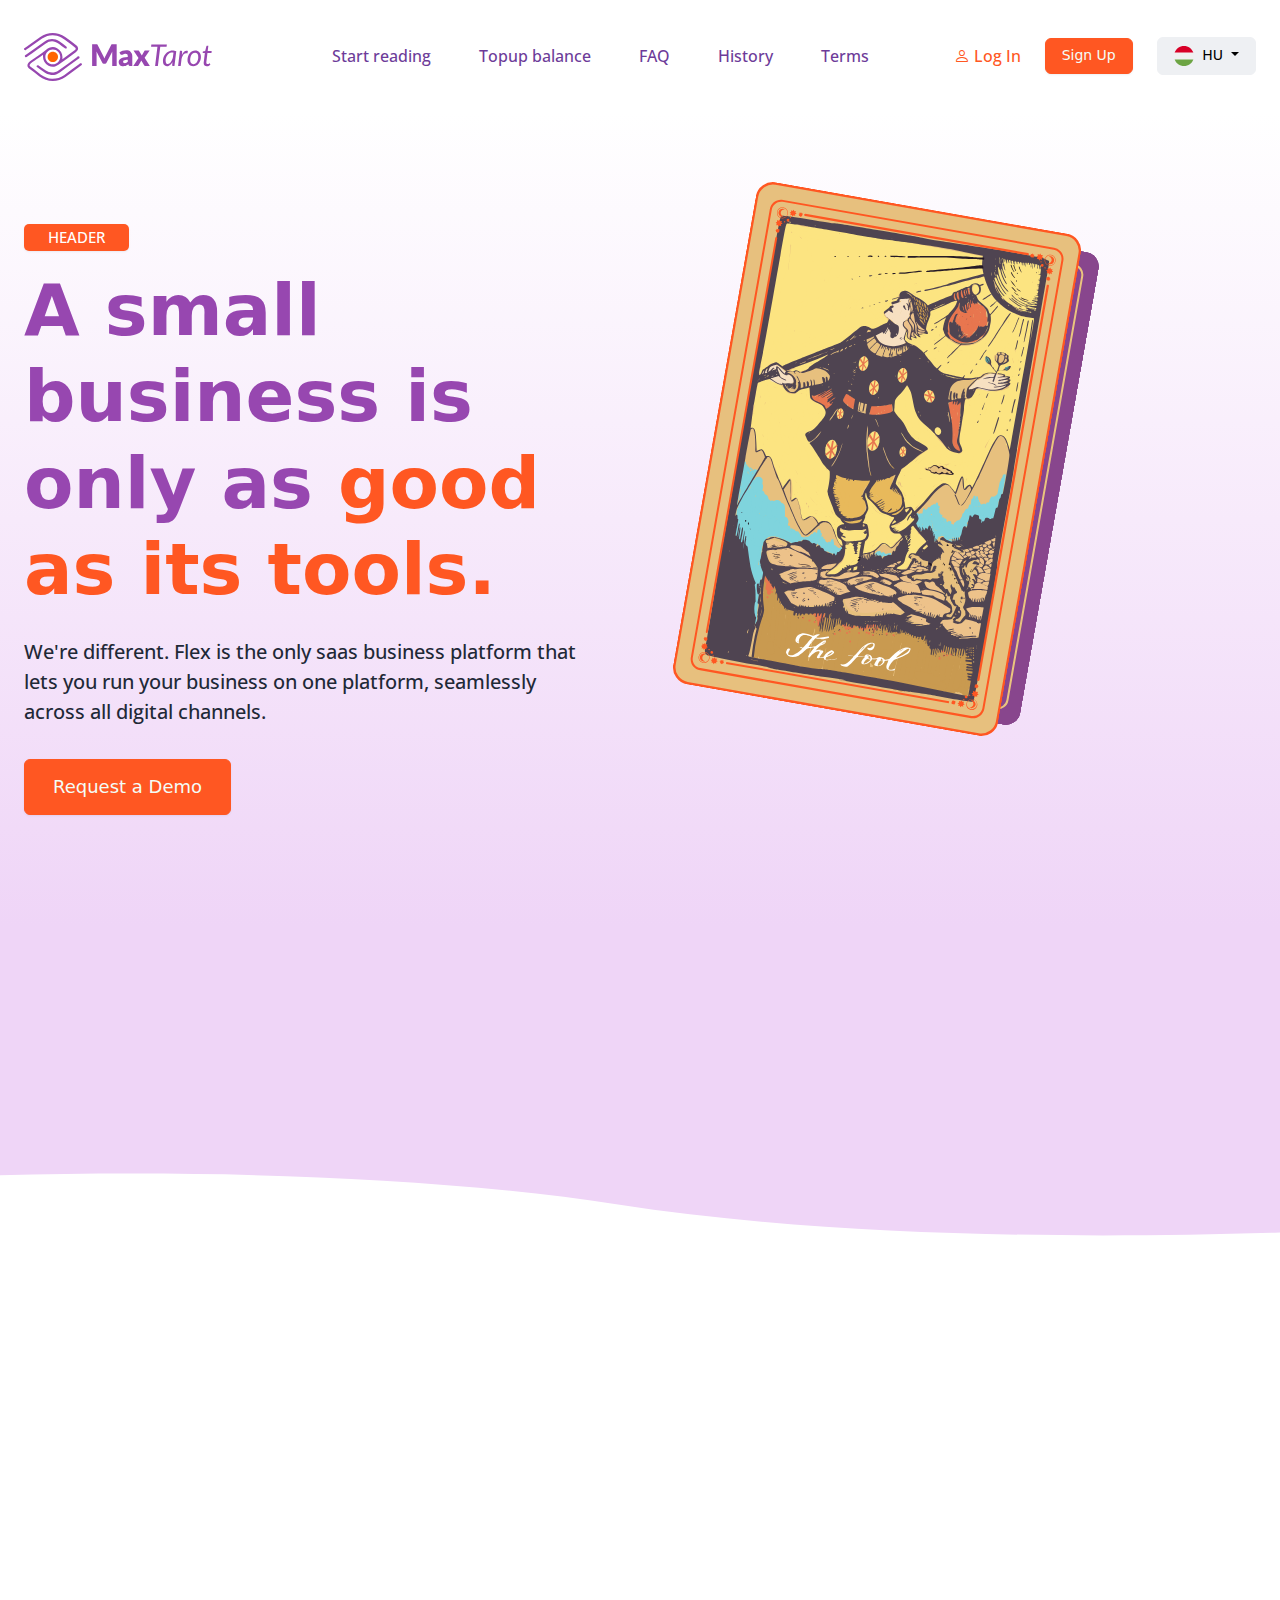
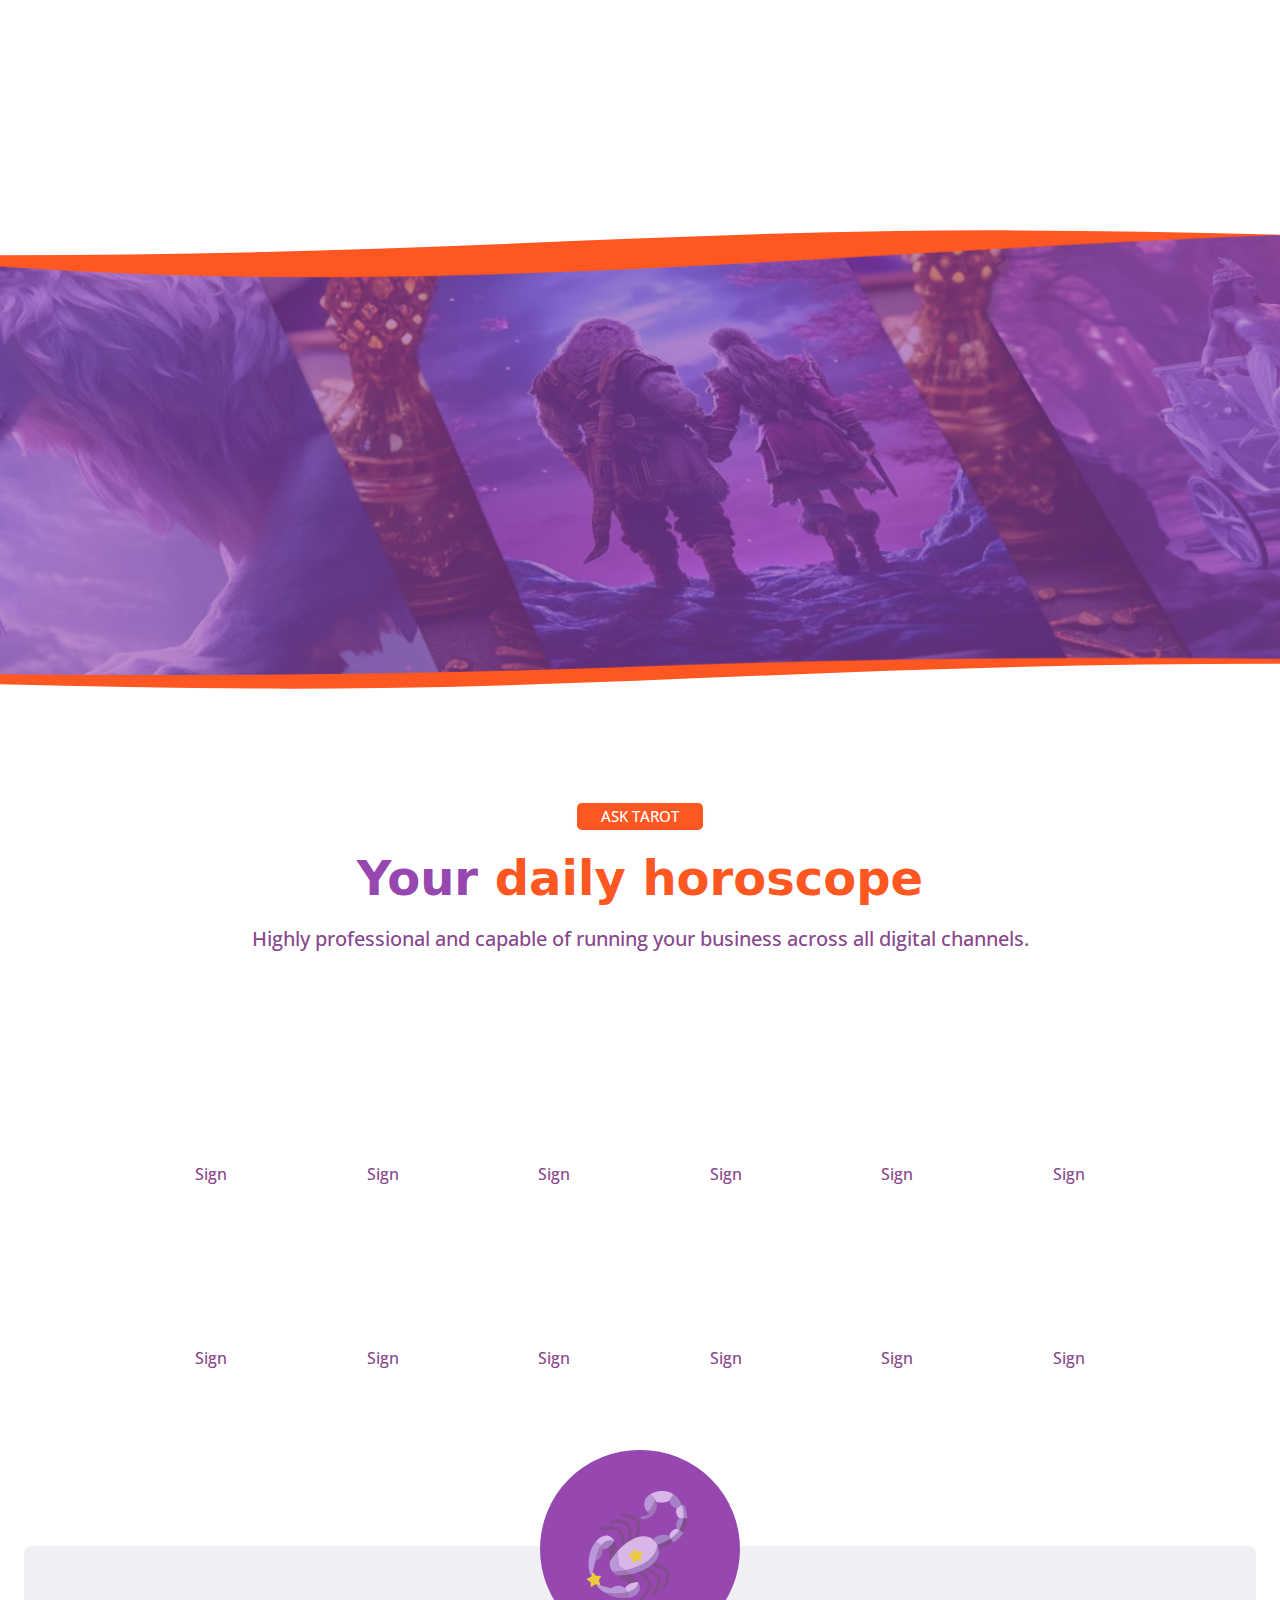
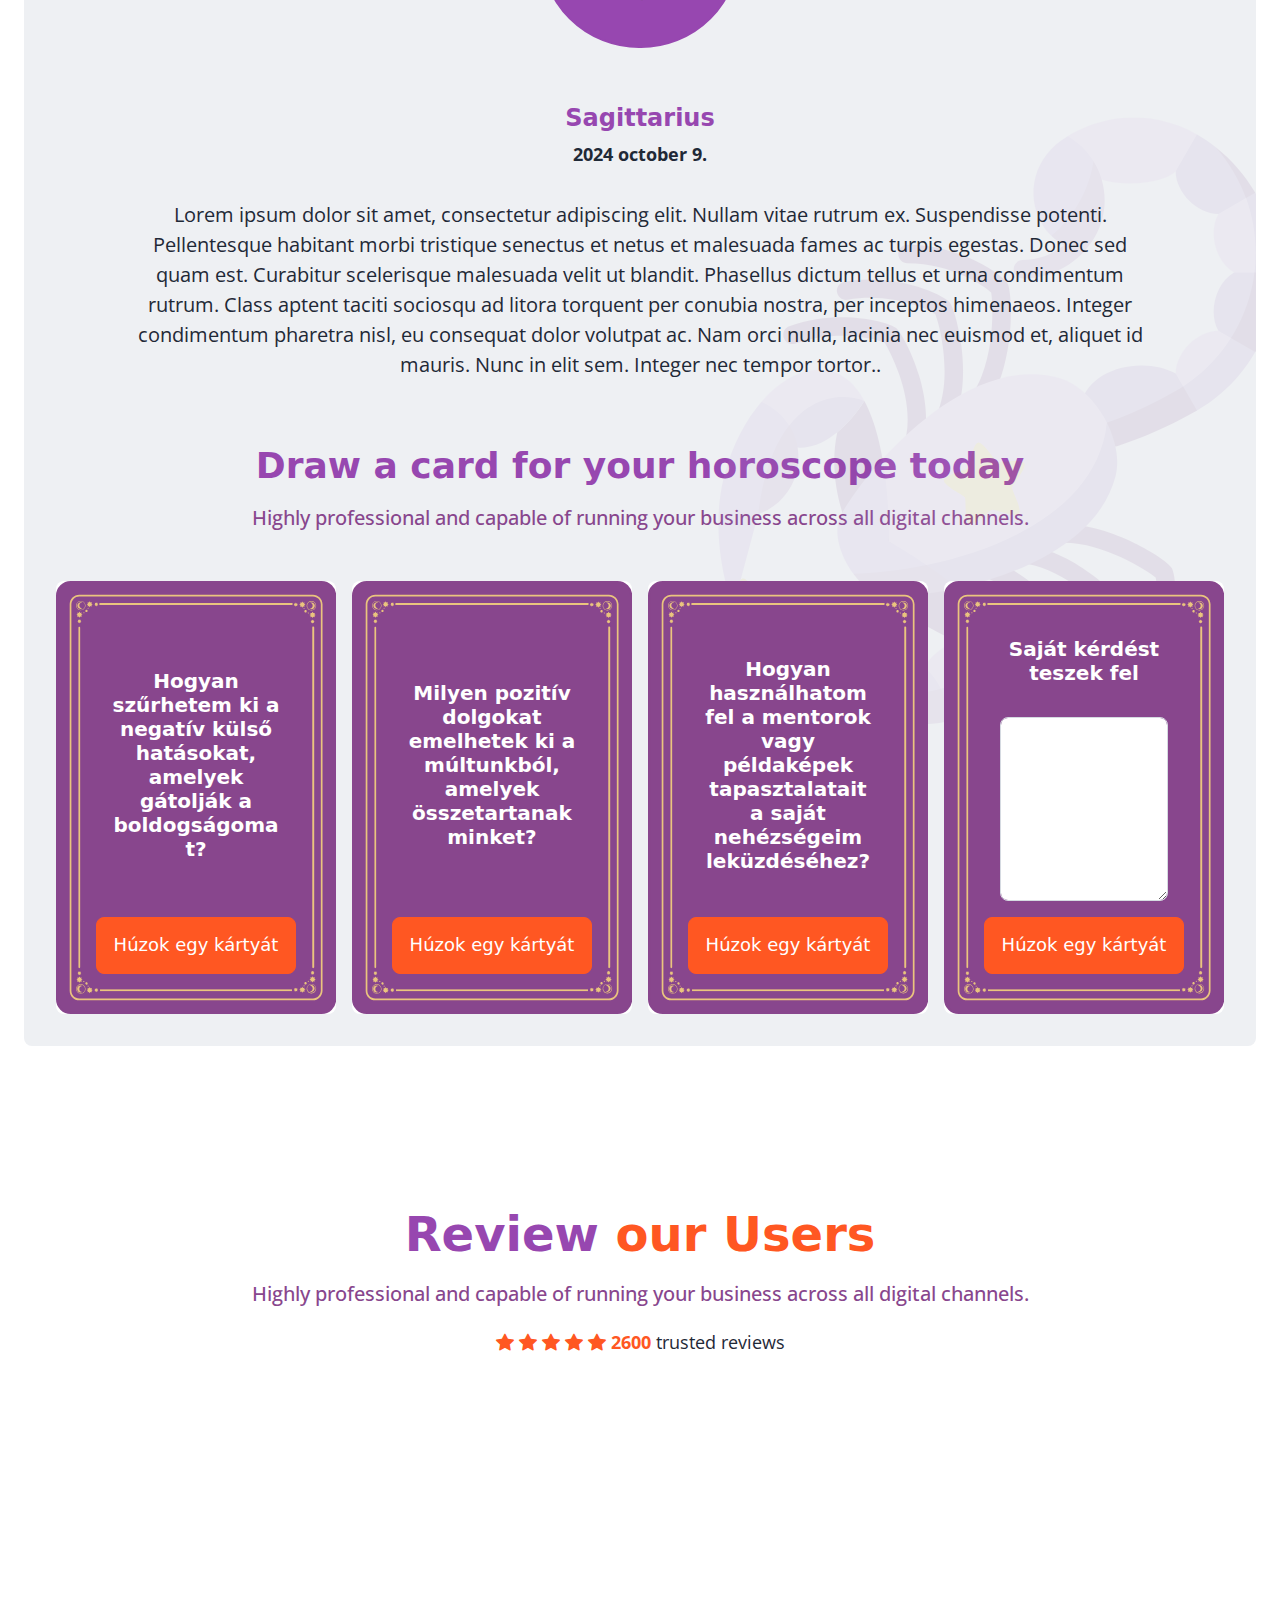
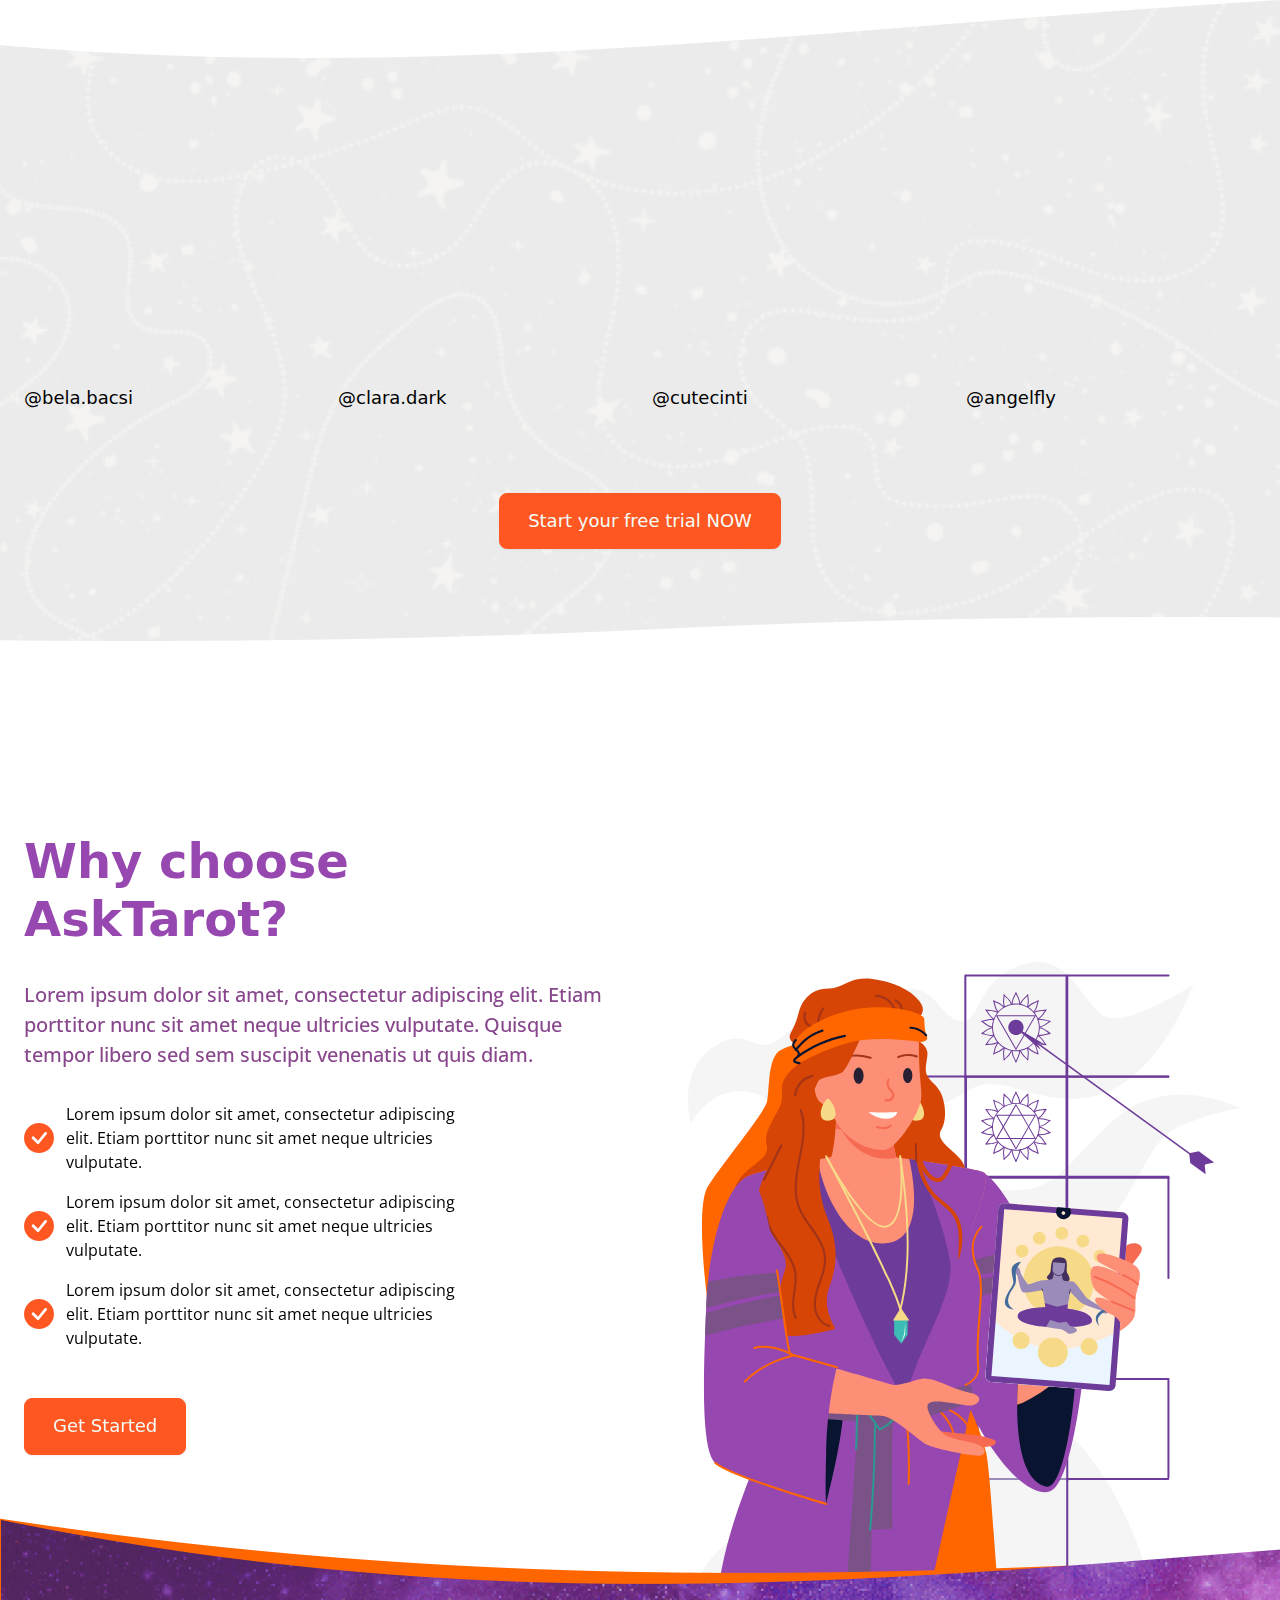
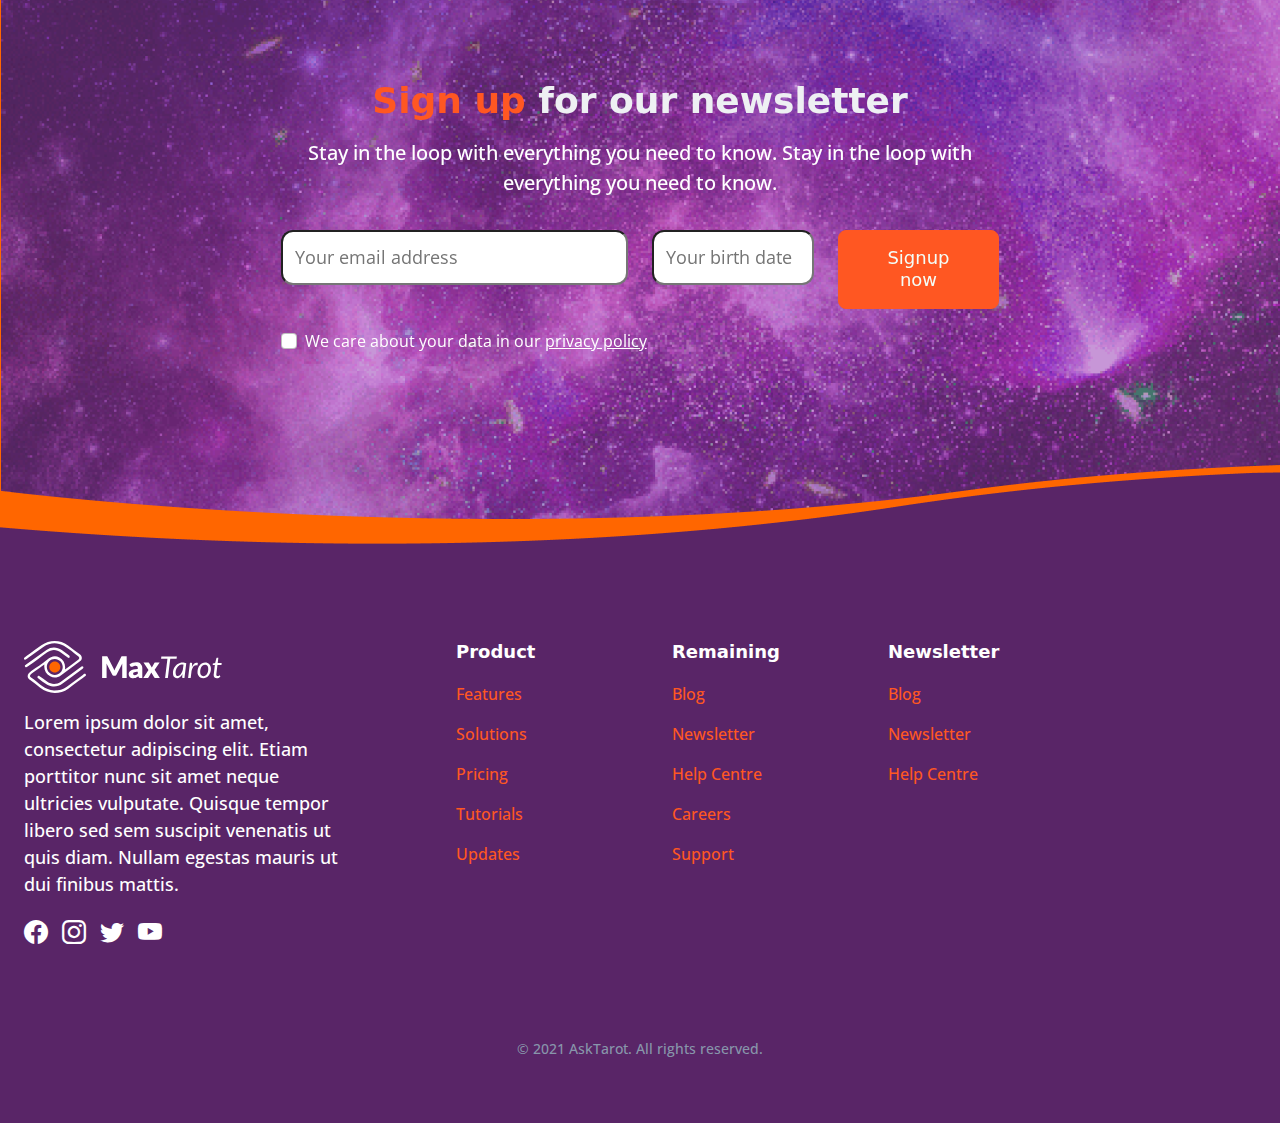
==== commit d05b0188: "Update font family across multiple HTML files and adjust CSS for consistency. Replaced 'Lato' with '" ====
--- a/index.html
+++ b/index.html
@@ -4,7 +4,7 @@
   <title>Page title</title>
   <meta charset="utf-8">
   <meta name="viewport" content="width=device-width, initial-scale=1, shrink-to-fit=no">
-  <link rel="stylesheet" href="https://fonts.googleapis.com/css2?family=Lato:wght@400;500;600;700&display=swap">
+  <link rel="stylesheet" href="https://fonts.googleapis.com/css2?family=Open+Sans:wght@300;400;500;600;700&display=swap">
   <link rel="stylesheet" href="https://cdn.jsdelivr.net/npm/bootstrap-icons@1.5.0/font/bootstrap-icons.css">
   <link rel="stylesheet" href="css/bootstrap/bootstrap.min.css">
   <link rel="stylesheet" href="css/custom.css">
@@ -119,7 +119,7 @@
         <div class="pt-16 pt-md-28 pb-0 pb-md-28 position-relative">
           <div class="row g-16">
             <div class="col-12 col-md-6">
-              <div class="mw-md-lg text-start">
+              <div class="mw-md-xl text-start">
                 <span class="mb-4 badge bg-success text-white text-uppercase shadow ">Header</span>
                 <h1 class="mb-6 font-heading fs-3">A small business is only as <span>good as its tools.</span></h1>
                 <p class="mb-8 fs-9 fw-medium">We're different. Flex is the only saas business platform that lets you run your business on one platform, seamlessly across all digital channels.</p>
@@ -365,17 +365,17 @@
               </div>
 
             </div>
-            <div class="row justify-content-center row-cols-1 row-cols-sm-2 row-cols-md-2 row-cols-lg-4 g-4 px-8 mb-8">
+            <div class="row justify-content-center row-cols-1 row-cols-sm-2 row-cols-md-2 row-cols-lg-2 row-cols-xl-4 g-4 px-8 mb-8">
               <div>
                 <div class="card text-center h-100 border-0">
                     <img src="images/cards/card-empty.svg" alt="" class="w-100">      
                     <div class="position-absolute top-0 start-0 w-100 h-100 p-3 p-md-10">   
                       <div class="d-flex flex-column h-100">    
                         <div class="card-body align-content-center">
-                          <h5 class="mt-auto text-white text-center">Question goes here</h5>
+                          <h5 class="mt-auto text-white text-center p-3 p-md-0">Hogyan szűrhetem ki a negatív külső hatásokat, amelyek gátolják a boldogságomat?</h5>
                         </div>
-                        <div class="card-footer border-top-0 pb-7 bg-transparent">
-                          <a href="#" class="btn btn-success fs-9 w-100">Draw a card</a>
+                        <div class="card-footer p-5 p-md-0 border-top-0 pb-7 bg-transparent">
+                          <a href="#" class="btn btn-success fs-10 w-100">Húzok egy kártyát</a>
                         </div>
                       </div>
                     </div>
@@ -387,10 +387,10 @@
                   <div class="position-absolute top-0 start-0 w-100 h-100 p-3 p-md-10">   
                     <div class="d-flex flex-column h-100">    
                       <div class="card-body align-content-center">
-                        <h5 class="mt-auto text-white text-center">Question goes here</h5>
-                      </div>
-                      <div class="card-footer border-top-0 pb-7 bg-transparent">
-                        <a href="#" class="btn btn-success fs-9 w-100">Draw a card</a>
+                        <h5 class="mt-auto text-white text-center p-3 p-md-0">Milyen pozitív dolgokat emelhetek ki a múltunkból, amelyek összetartanak minket?</h5>
+                      </div>
+                      <div class="card-footer p-5 p-md-0 border-top-0 pb-7 bg-transparent">
+                        <a href="#" class="btn btn-success fs-10 w-100">Húzok egy kártyát</a>
                       </div>
                     </div>
                   </div>
@@ -402,10 +402,10 @@
                   <div class="position-absolute top-0 start-0 w-100 h-100 p-3 p-md-10">   
                     <div class="d-flex flex-column h-100">    
                       <div class="card-body align-content-center">
-                        <h5 class="mt-auto text-white text-center">Question goes here</h5>
-                      </div>
-                      <div class="card-footer border-top-0 pb-7 bg-transparent">
-                        <a href="#" class="btn btn-success fs-9 w-100">Draw a card</a>
+                        <h5 class="mt-auto text-white text-center p-3 p-md-0">Hogyan használhatom fel a mentorok vagy példaképek tapasztalatait a saját nehézségeim leküzdéséhez?</h5>
+                      </div>
+                      <div class="card-footer p-5 p-md-0 border-top-0 pb-7 bg-transparent">
+                        <a href="#" class="btn btn-success fs-10 w-100">Húzok egy kártyát</a>
                       </div>
                     </div>
                   </div>
@@ -418,13 +418,13 @@
                   <div class="position-absolute top-0 start-0 w-100 h-100 p-3 p-md-10">   
                     <div class="d-flex flex-column h-100">    
                       <div class="card-header text-light bg-transparent border-bottom-0">
-                        <h5 class="mt-2 text-white">Question goes here</h5>           
+                        <h5 class="mt-2 text-white">Saját kérdést teszek fel</h5>           
                       </div>
                       <div class="card-body align-content-center h-100">
                         <textarea class="form-control h-100"></textarea>
                       </div>
-                      <div class="card-footer border-top-0 pb-7 bg-transparent">
-                        <a href="#" class="btn btn-success fs-9 w-100">Draw a card</a>
+                      <div class="card-footer p-5 p-md-0 border-top-0 pb-7 bg-transparent">
+                        <a href="#" class="btn btn-success fs-10 w-100">Húzok egy kártyát</a>
                       </div>
                     </div>
                   </div>
--- a/css/custom.css
+++ b/css/custom.css
@@ -73,7 +73,7 @@
   --bs-font-sans-serif: system-ui, -apple-system, "Segoe UI", Roboto, "Helvetica Neue", "Noto Sans", "Liberation Sans", Arial, sans-serif, "Apple Color Emoji", "Segoe UI Emoji", "Segoe UI Symbol", "Noto Color Emoji";
   --bs-font-monospace: SFMono-Regular, Menlo, Monaco, Consolas, "Liberation Mono", "Courier New", monospace;
   --bs-gradient: linear-gradient(180deg, rgba(255, 255, 255, 0.15), rgba(255, 255, 255, 0));
-  --bs-body-font-family: Lato, ui-sans-serif, system-ui, -apple-system, BlinkMacSystemFont, Segoe UI, Roboto, Helvetica Neue, Arial, Noto Sans, sans-serif, Apple Color Emoji, Segoe UI Emoji, Segoe UI Symbol, Noto Color Emoji;
+  --bs-body-font-family: Open Sans, ui-sans-serif, system-ui, -apple-system, BlinkMacSystemFont, Segoe UI, Roboto, Helvetica Neue, Arial, Noto Sans, sans-serif, Apple Color Emoji, Segoe UI Emoji, Segoe UI Symbol, Noto Color Emoji;
   --bs-body-font-size: 1rem;
   --bs-body-font-weight: 400;
   --bs-body-line-height: 1.5;
@@ -467,7 +467,6 @@
 }
 
 #viewsign .card .card-body{
-  background:transparent url(../images/question.svg) center center no-repeat;
   background-size: 100px;
 }
 
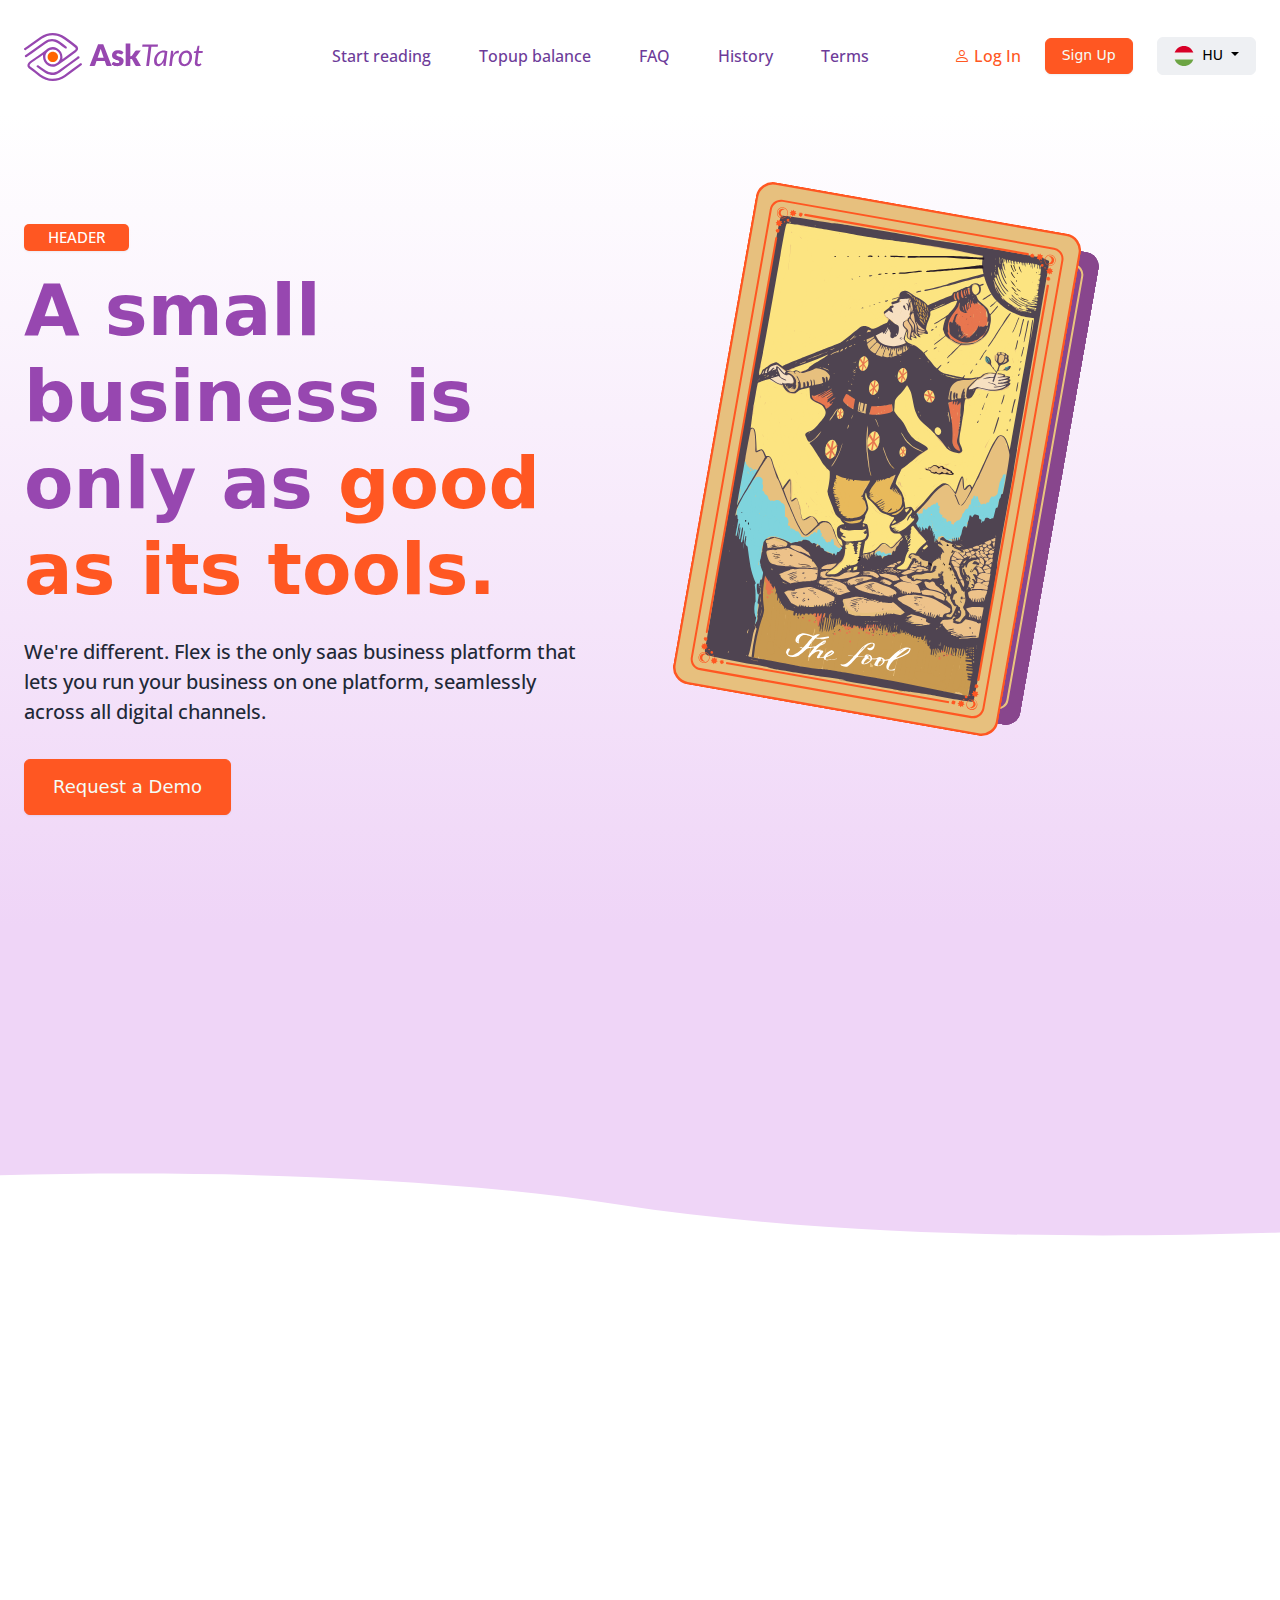
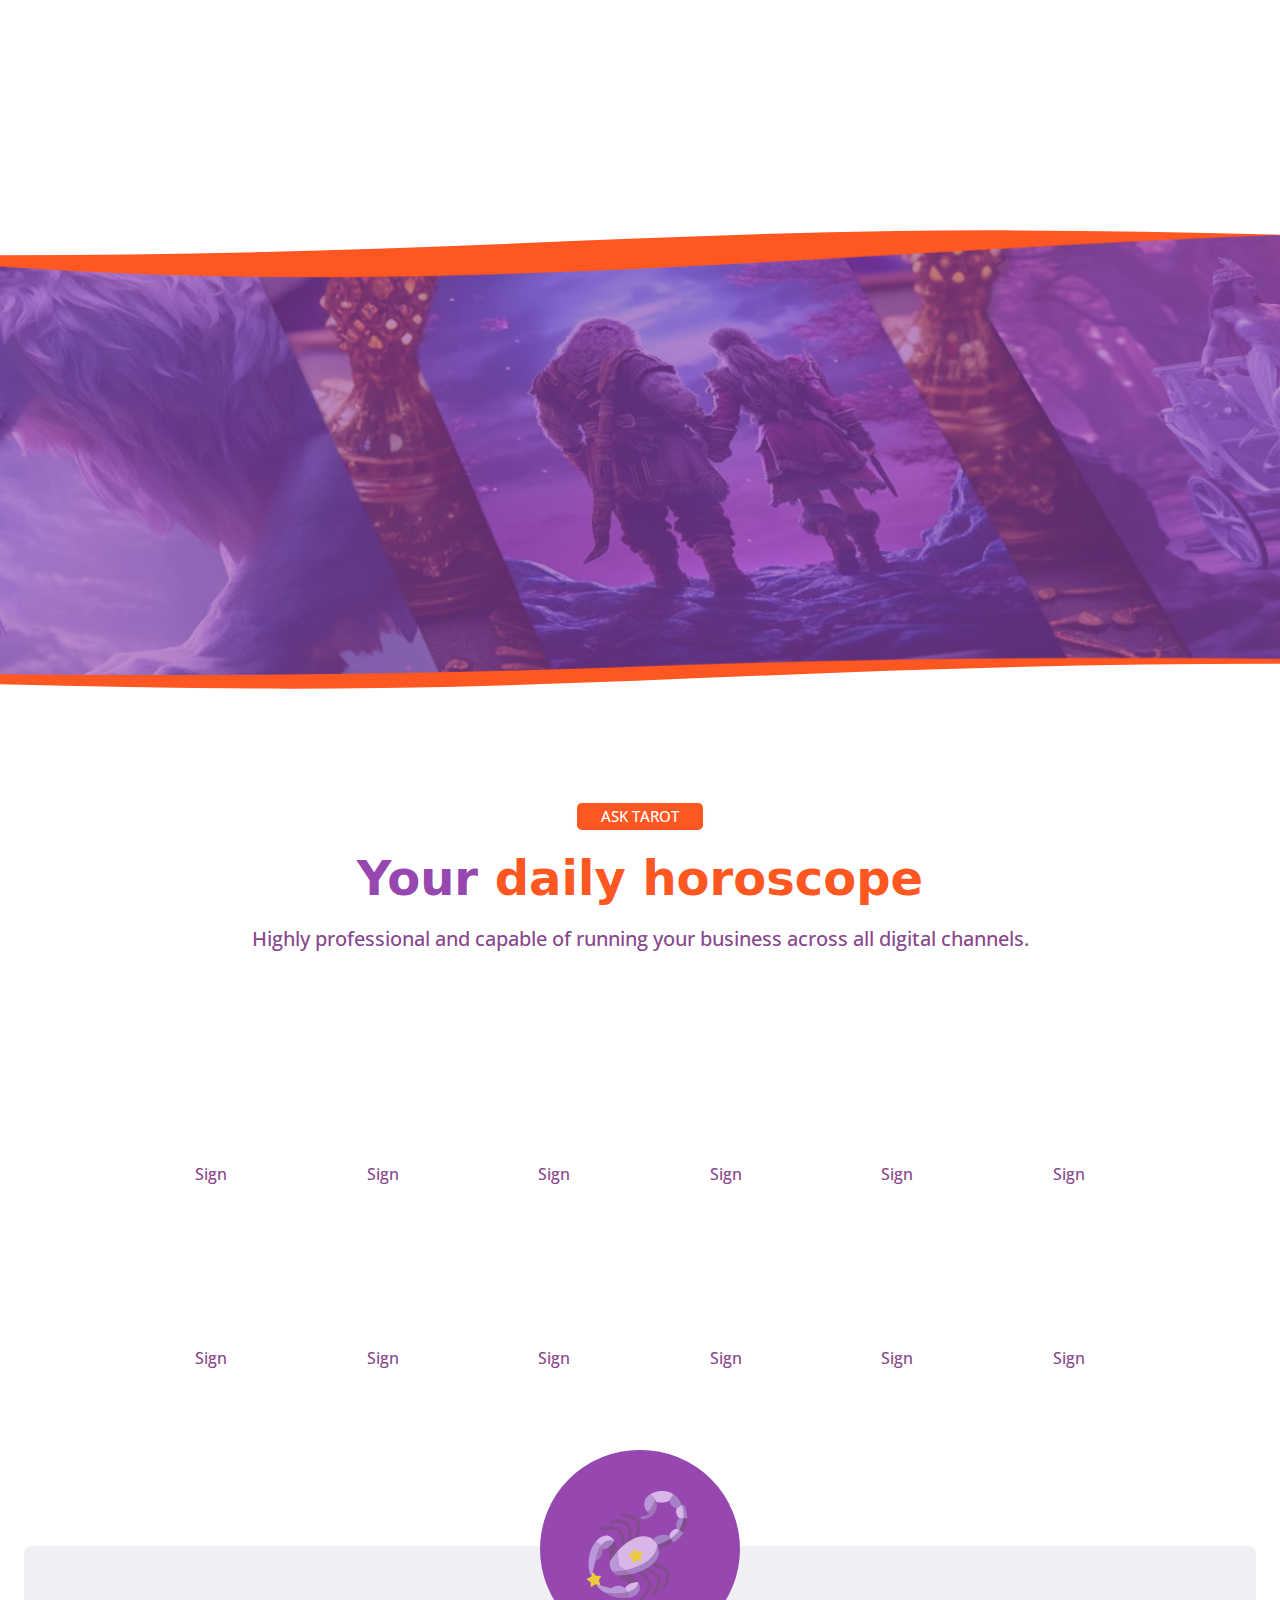
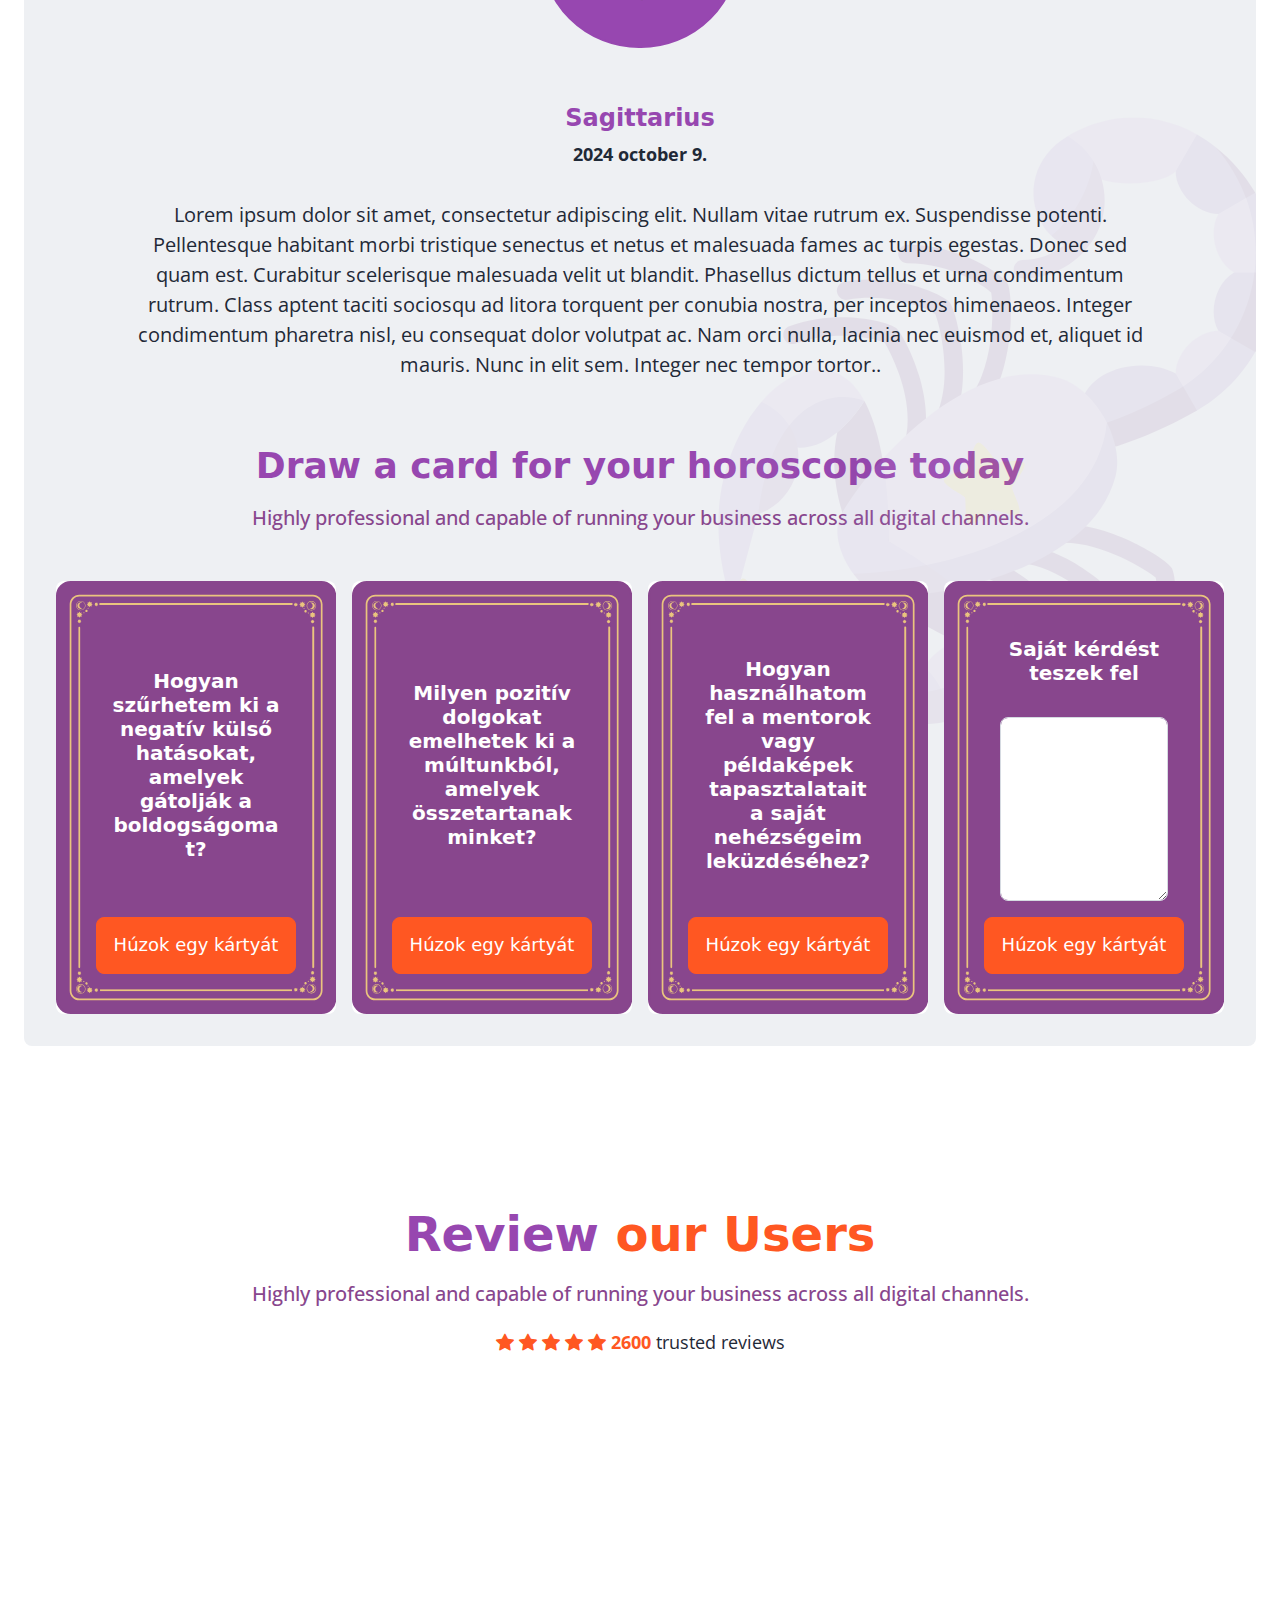
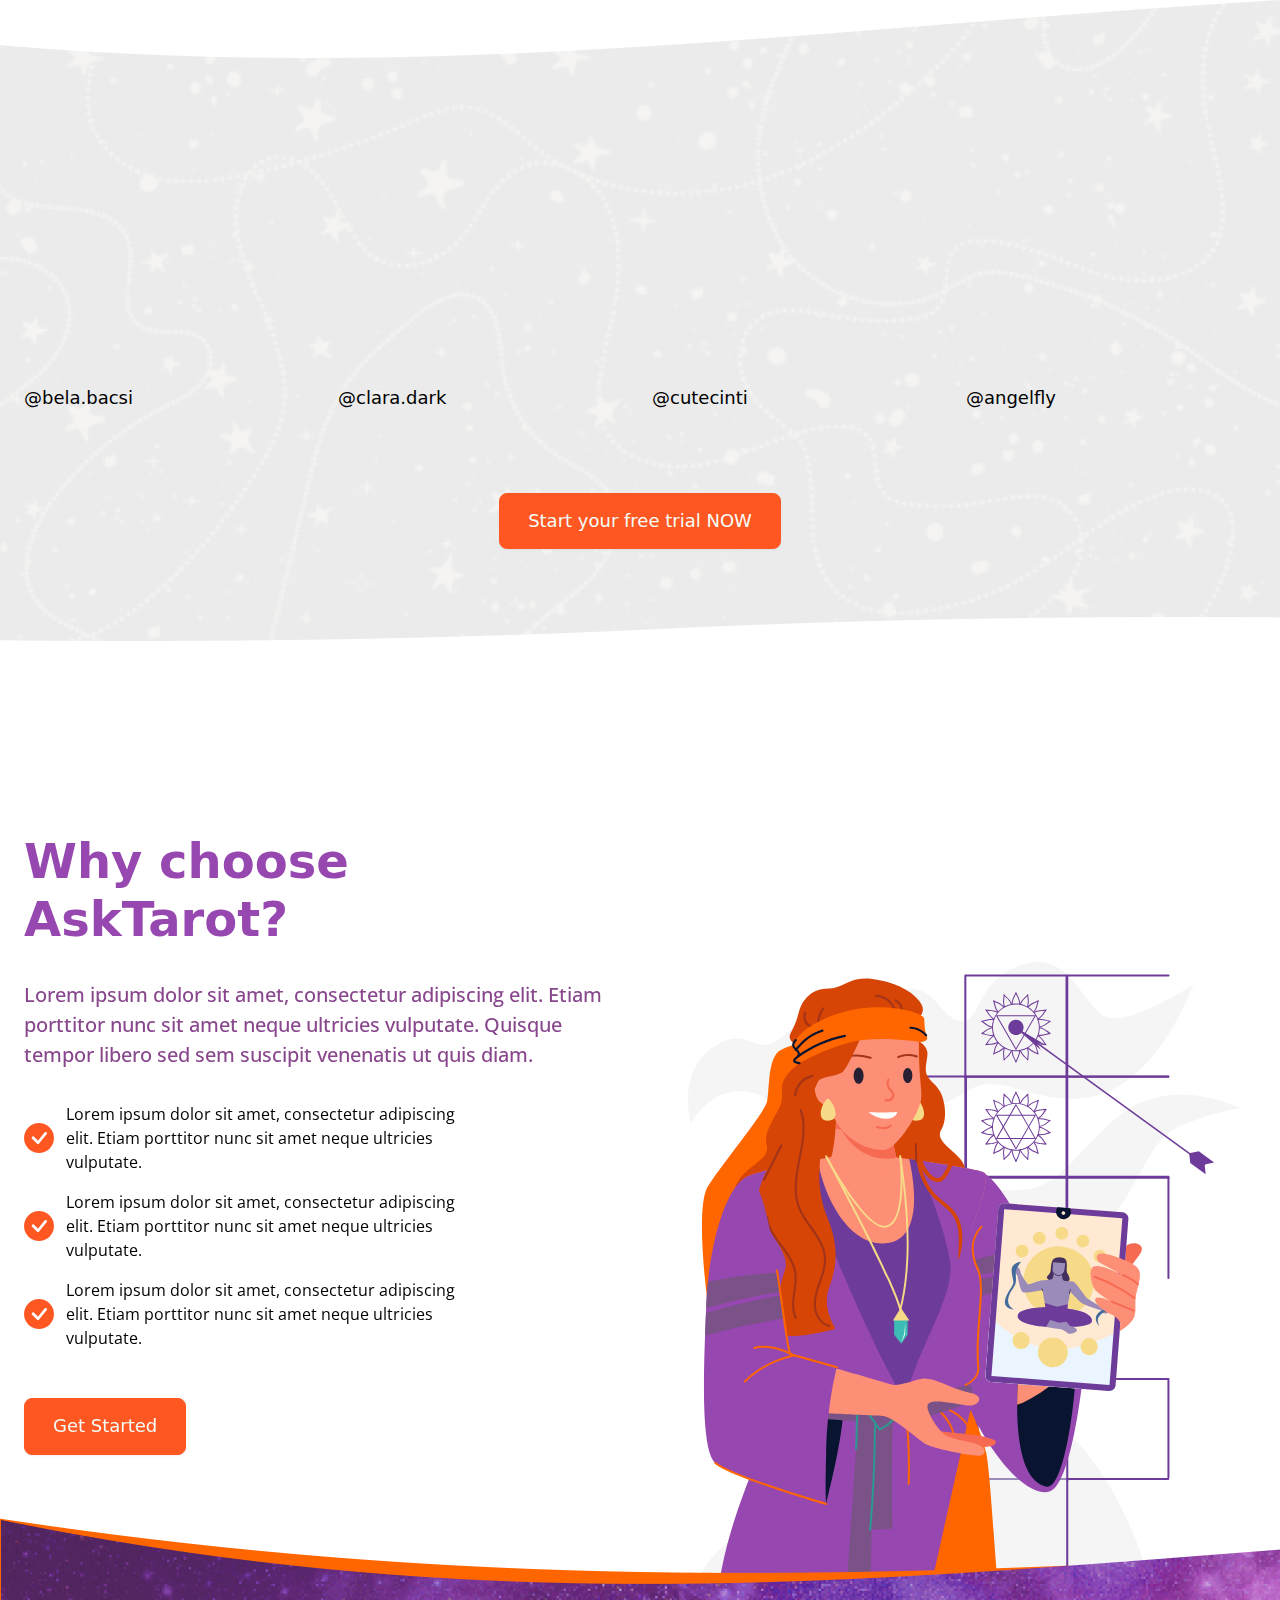
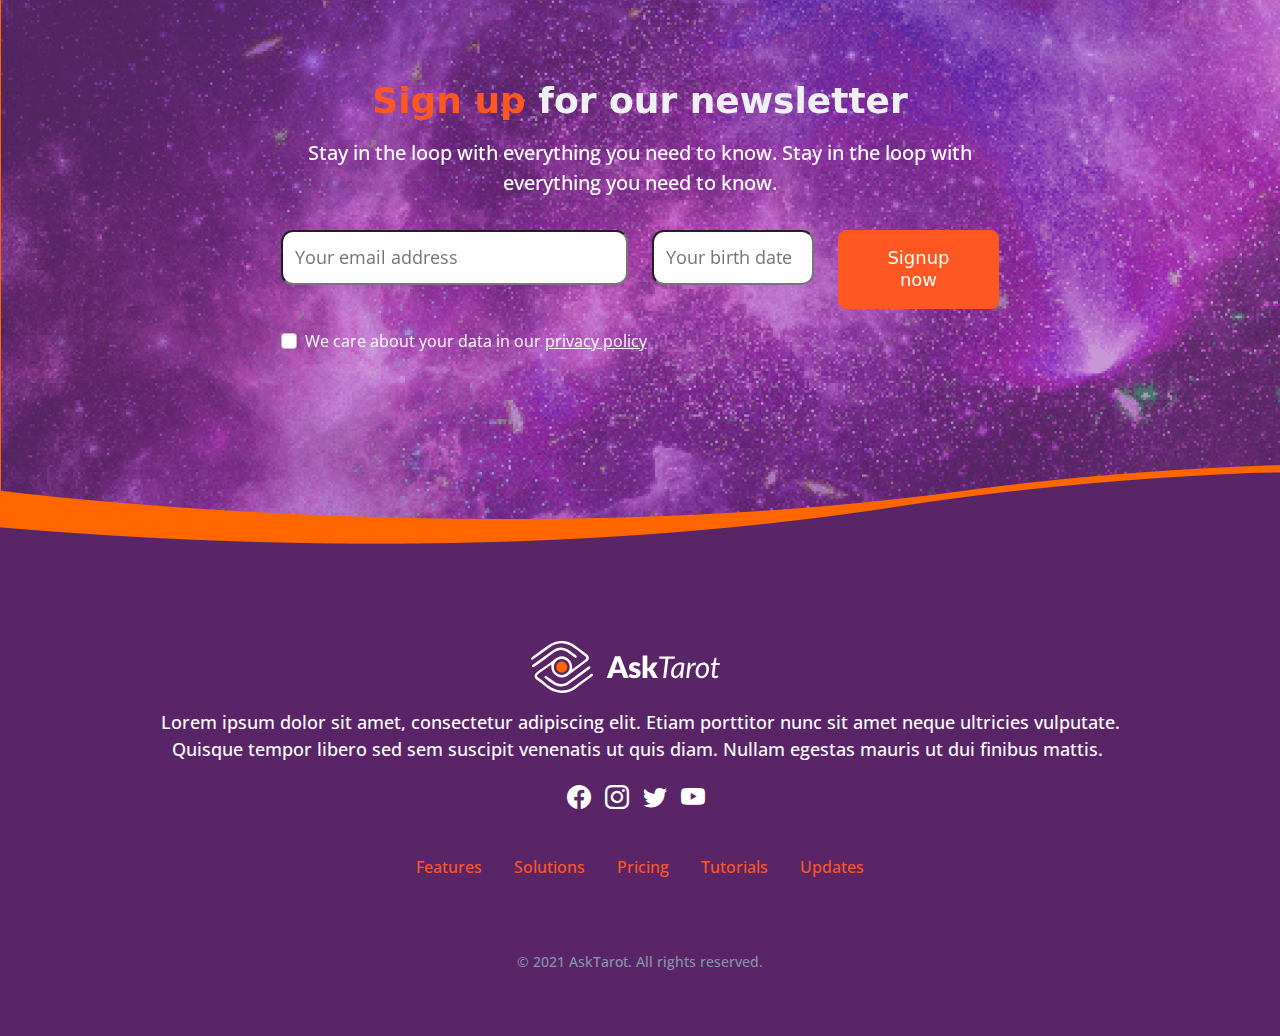
==== commit 4b3c1235: "Standardize footer layout across all pages: Centralize content, remove multi-column structure, and a" ====
--- a/index.html
+++ b/index.html
@@ -571,67 +571,41 @@
       </div>
     </section>
 
-    <section id="footer" class="position-relative pt-20 overflow-hidden bg-dark">
-      <div class="position-relative container pb-12 pt-0 pt-md-24">
-        <div class="row g-16 text-white">
-          <div class="col-12 col-md-6 col-lg-4 text-center text-md-start">
-            <div class="mw-md-xs">
-              <div class="mb-4 m-auto-sm">
-                <a href="#">
-                  <img src="images/logo-footer.svg" alt="logo">
-                </a>
-              </div>
-              <p class="fs-10 fw-medium text-white">Lorem ipsum dolor sit amet, consectetur adipiscing elit. Etiam porttitor nunc sit amet neque ultricies vulputate. Quisque tempor libero sed sem suscipit venenatis ut quis diam. Nullam egestas mauris ut dui finibus mattis. </p>
-              <div class="fs-8 fw-medium text-secondary">
-                <a href="#" class="text-white pe-2"><i class="bi bi-facebook"></i></a>
-                <a href="#" class="text-white pe-2"><i class="bi bi-instagram"></i></a>
-                <a href="#" class="text-white pe-2"><i class="bi bi-twitter"></i></a>
-                <a href="#" class="text-white pe-2"><i class="bi bi-youtube"></i></a>
-              </div>
-            </div>
-          </div>
-          <div class="col-12 col-md-6 col-lg-2">
-            <div class="mw-md-xs text-center text-md-start">
-              <h3 class="font-heading mb-5 fs-10 text-white">Product</h3>
-              <ul class="nav flex-column">
-                <li class="nav-item mb-4"><a class="nav-link p-0 fs-11 link-primary footer-link" href="#">Features</a></li>
-                <li class="nav-item mb-4"><a class="nav-link p-0 fs-11 link-primary footer-link" href="#">Solutions</a></li>
-                <li class="nav-item mb-4"><a class="nav-link p-0 fs-11 link-primary footer-link" href="#">Pricing</a></li>
-                <li class="nav-item mb-4"><a class="nav-link p-0 fs-11 link-primary footer-link" href="#">Tutorials</a></li>
-                <li class="nav-item mb-4"><a class="nav-link p-0 fs-11 link-primary footer-link" href="#">Updates</a></li>
-              </ul>
-            </div>
-          </div>
-          <div class="col-12 col-md-6 col-lg-2 text-center text-md-start">
-            <div class="mw-md-xs">
-              <h3 class="font-heading mb-5 fs-10 text-white">Remaining</h3>
-              <ul class="nav flex-column">
-                <li class="nav-item mb-4"><a class="nav-link p-0 fs-11 link-primary footer-link" href="#">Blog</a></li>
-                <li class="nav-item mb-4"><a class="nav-link p-0 fs-11 link-primary footer-link" href="#">Newsletter</a></li>
-                <li class="nav-item mb-4"><a class="nav-link p-0 fs-11 link-primary footer-link" href="#">Help Centre</a></li>
-                <li class="nav-item mb-4"><a class="nav-link p-0 fs-11 link-primary footer-link" href="#">Careers</a></li>
-                <li class="nav-item mb-4"><a class="nav-link p-0 fs-11 link-primary footer-link" href="#">Support</a></li>
-              </ul>
-            </div>
-          </div>
-          <div class="col-12 col-md-6 col-lg-4 text-center text-md-start">
-            <div class="mw-md-sm">
-              <h3 class="font-heading mb-5 fs-10 text-left  text-white">Newsletter</h3>
-              <ul class="nav flex-column">
-                <li class="nav-item mb-4"><a class="nav-link p-0 fs-11 link-primary footer-link" href="#">Blog</a></li>
-                <li class="nav-item mb-4"><a class="nav-link p-0 fs-11 link-primary footer-link" href="#">Newsletter</a></li>
-                <li class="nav-item mb-4"><a class="nav-link p-0 fs-11 link-primary footer-link" href="#">Help Centre</a></li>
-
-              </ul>
-            </div>
-          </div>
-        </div>
-      </div>
-      <div class="position-relative container">
-        <p class="mb-0 pt-10 pb-16 fs-12 fw-medium text-center text-secondary-light">© 2021 AskTarot. All rights reserved.
-        </p>
-      </div>
-    </section>
+      <section id="footer" class="position-relative pt-20 overflow-hidden bg-dark">
+        <div class="position-relative container pb-12 pt-0 pt-md-24">
+          <div class="row g-16 text-white">
+            <div class="col-12 col-md-12 col-lg-12 text-center text-md-center">
+              <div class="">
+                <div class="mb-4 m-auto-sm">
+                  <a href="#">
+                    <img src="images/logo-footer.svg" alt="logo">
+                  </a>
+                </div>
+                <p class="fs-10 fw-medium text-white mw-5xl mx-auto">Lorem ipsum dolor sit amet, consectetur adipiscing elit. Etiam porttitor nunc sit amet neque ultricies vulputate. Quisque tempor libero sed sem suscipit venenatis ut quis diam. Nullam egestas mauris ut dui finibus mattis. </p>
+                <div class="fs-8 fw-medium text-secondary">
+                  <a href="#" class="text-white pe-2"><i class="bi bi-facebook"></i></a>
+                  <a href="#" class="text-white pe-2"><i class="bi bi-instagram"></i></a>
+                  <a href="#" class="text-white pe-2"><i class="bi bi-twitter"></i></a>
+                  <a href="#" class="text-white pe-2"><i class="bi bi-youtube"></i></a>
+                </div>
+
+                <ul class="nav justify-content-center mt-10">
+                  <li class="nav-item mb-4 px-4"><a class="nav-link p-0 fs-11 link-primary footer-link" href="#">Features</a></li>
+                  <li class="nav-item mb-4 px-4"><a class="nav-link p-0 fs-11 link-primary footer-link" href="#">Solutions</a></li>
+                  <li class="nav-item mb-4 px-4"><a class="nav-link p-0 fs-11 link-primary footer-link" href="#">Pricing</a></li>
+                  <li class="nav-item mb-4 px-4"><a class="nav-link p-0 fs-11 link-primary footer-link" href="#">Tutorials</a></li>
+                  <li class="nav-item mb-4 px-4"><a class="nav-link p-0 fs-11 link-primary footer-link" href="#">Updates</a></li>
+                </ul>
+              </div>
+            </div>
+
+          </div>
+        </div>
+        <div class="position-relative container">
+          <p class="mb-0 pt-2 pb-16 fs-12 fw-medium text-center text-secondary-light">© 2021 AskTarot. All rights reserved.
+          </p>
+        </div>
+      </section>
   <script src="js/bootstrap/bootstrap.bundle.min.js"></script>
   <script src="js/main.js"></script>
 </body>
--- a/css/custom.css
+++ b/css/custom.css
@@ -183,6 +183,10 @@
   color: #6D3B99 !important;
 }
 
+.text-sale{
+  color: #099c3f !important;
+}
+
 .link-primary {
   color: #ff5722 !important;
 }
@@ -193,6 +197,10 @@
   color: #000000 !important;
 }
 
+.color-success
+{
+  color: #099c3f !important;
+}
 
 
 .badge
